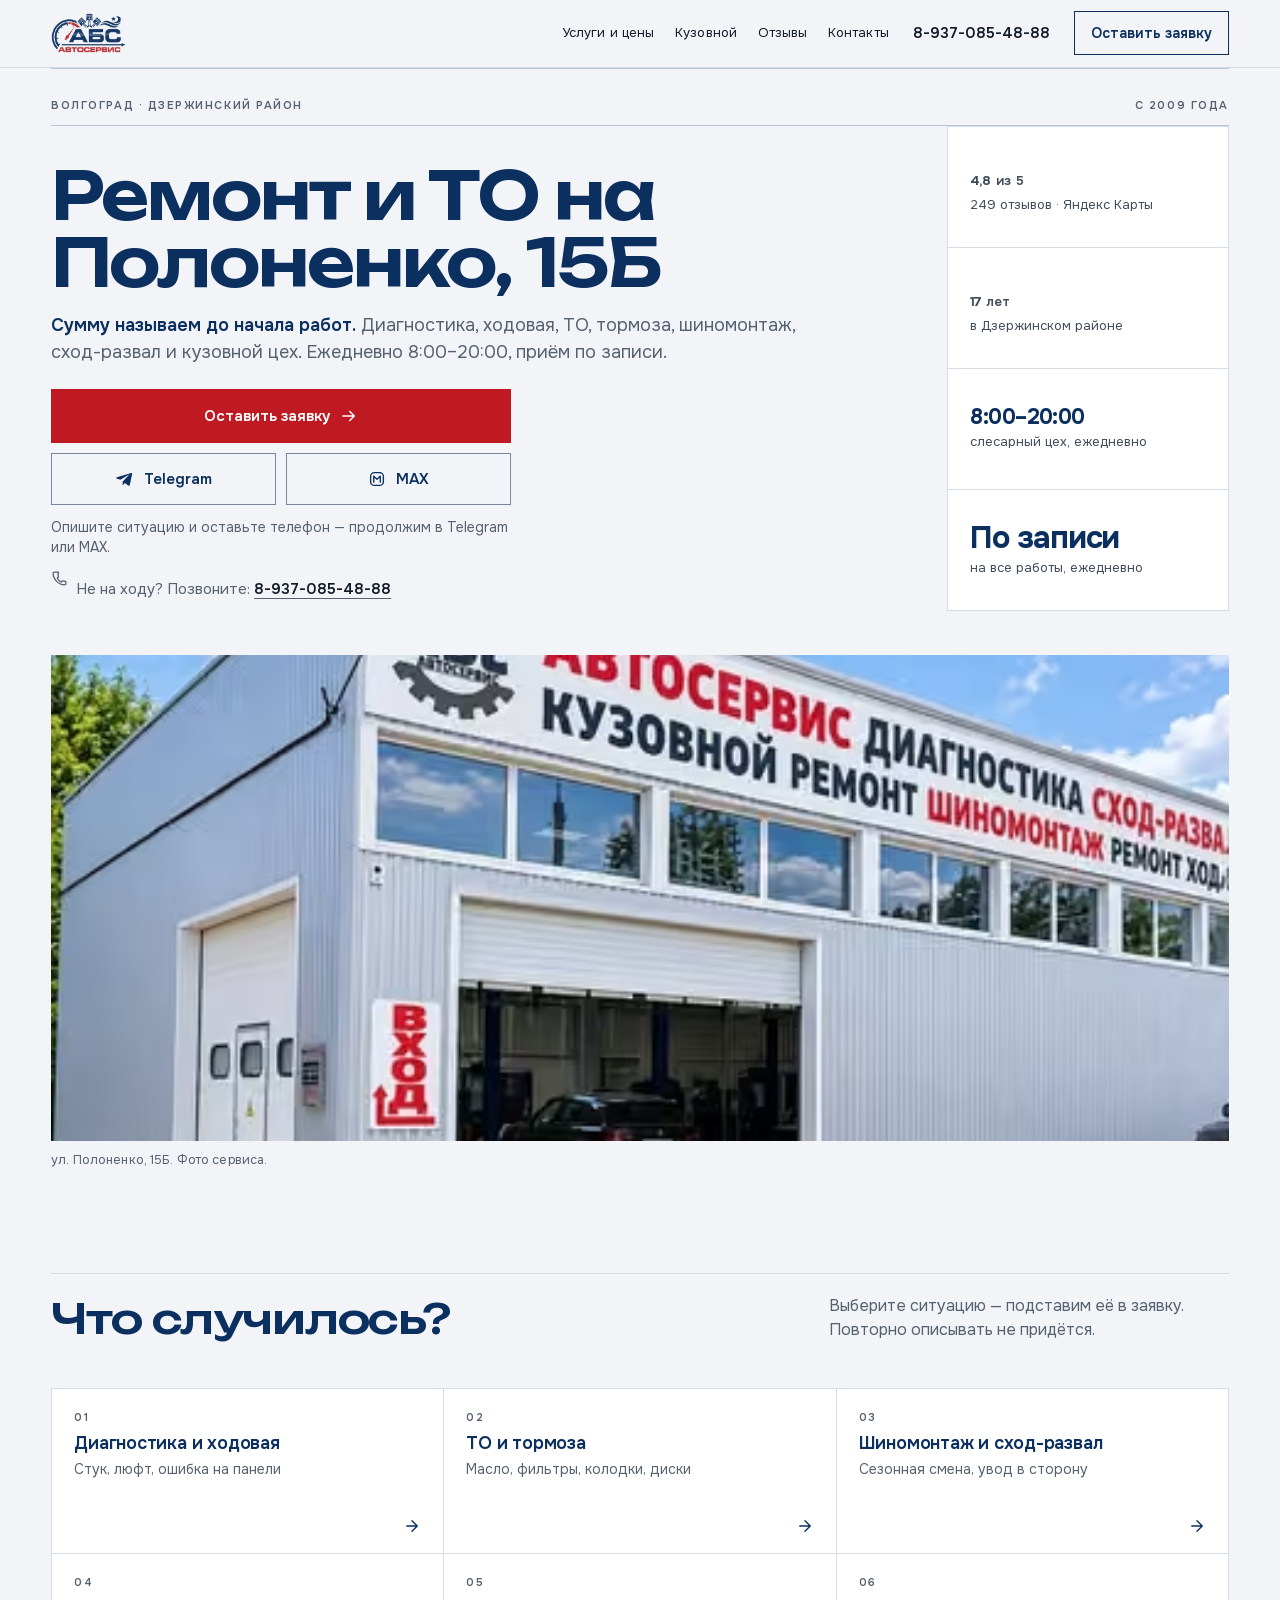
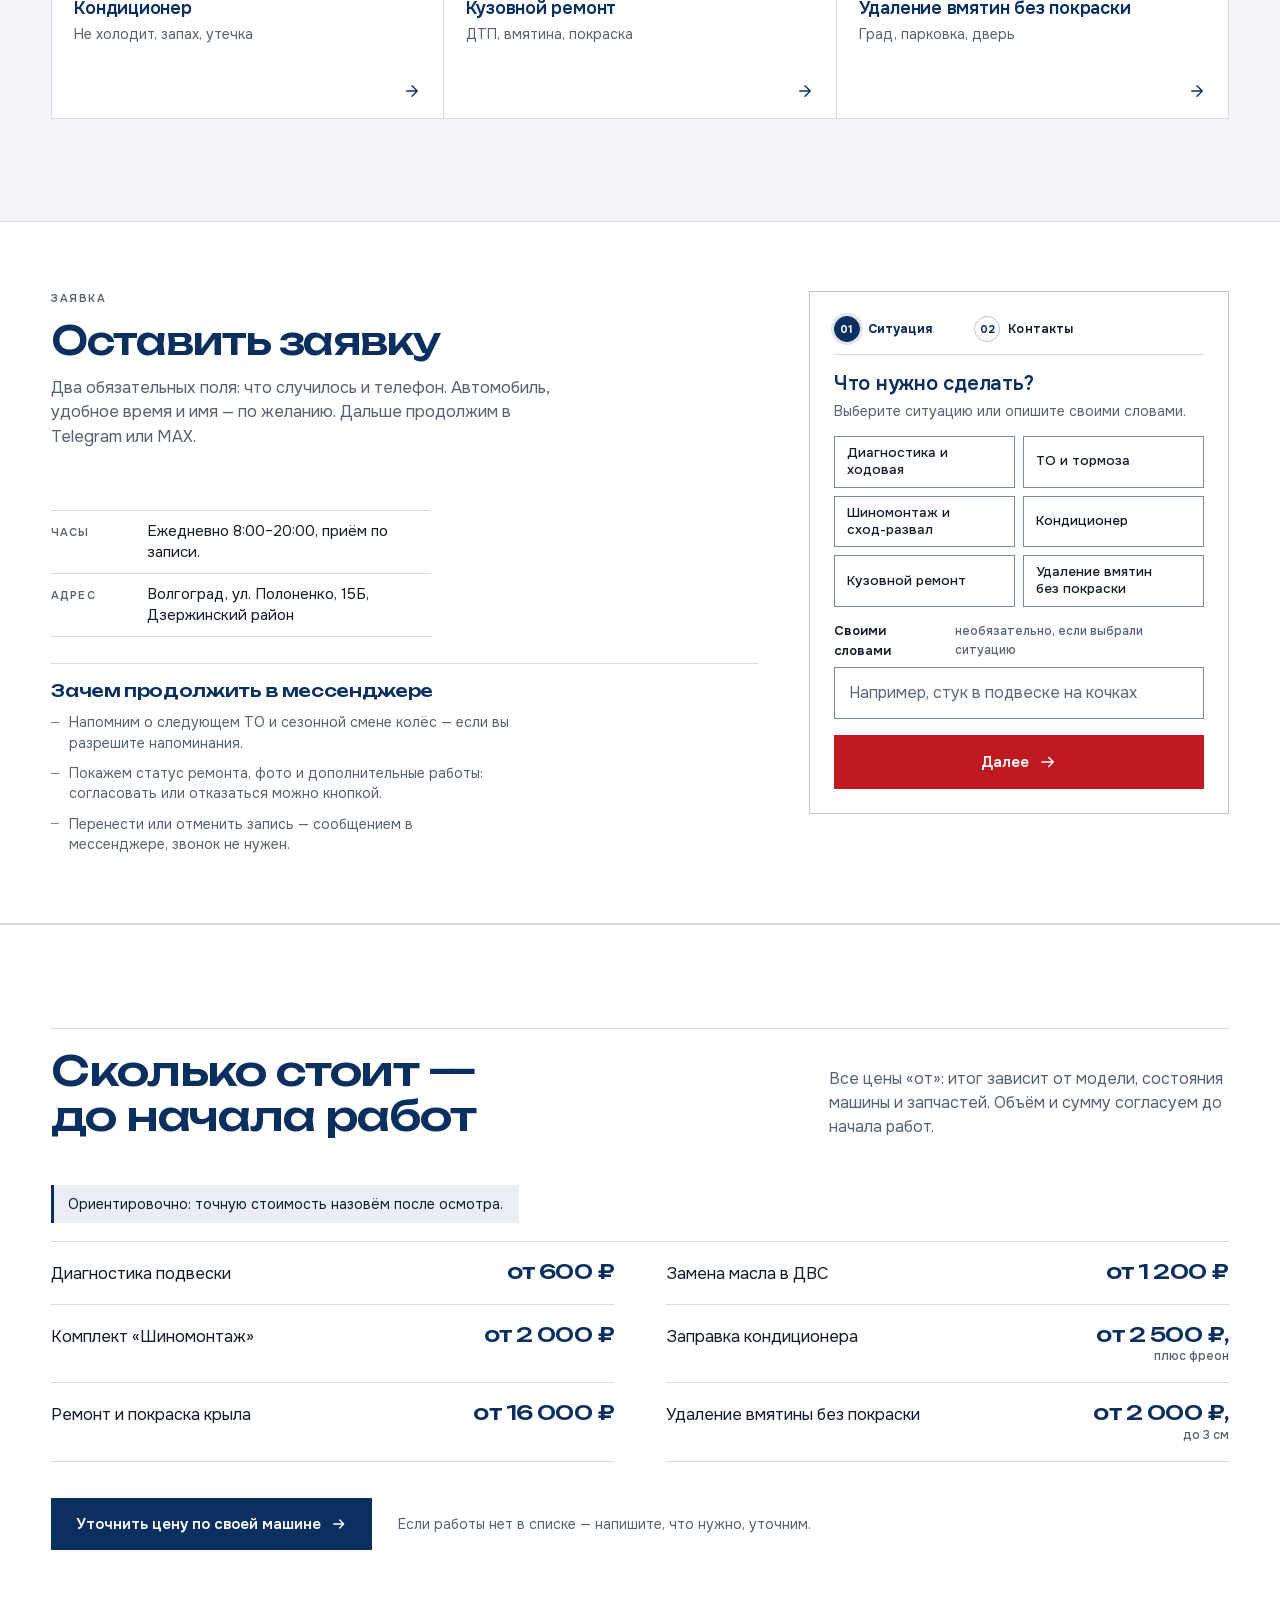
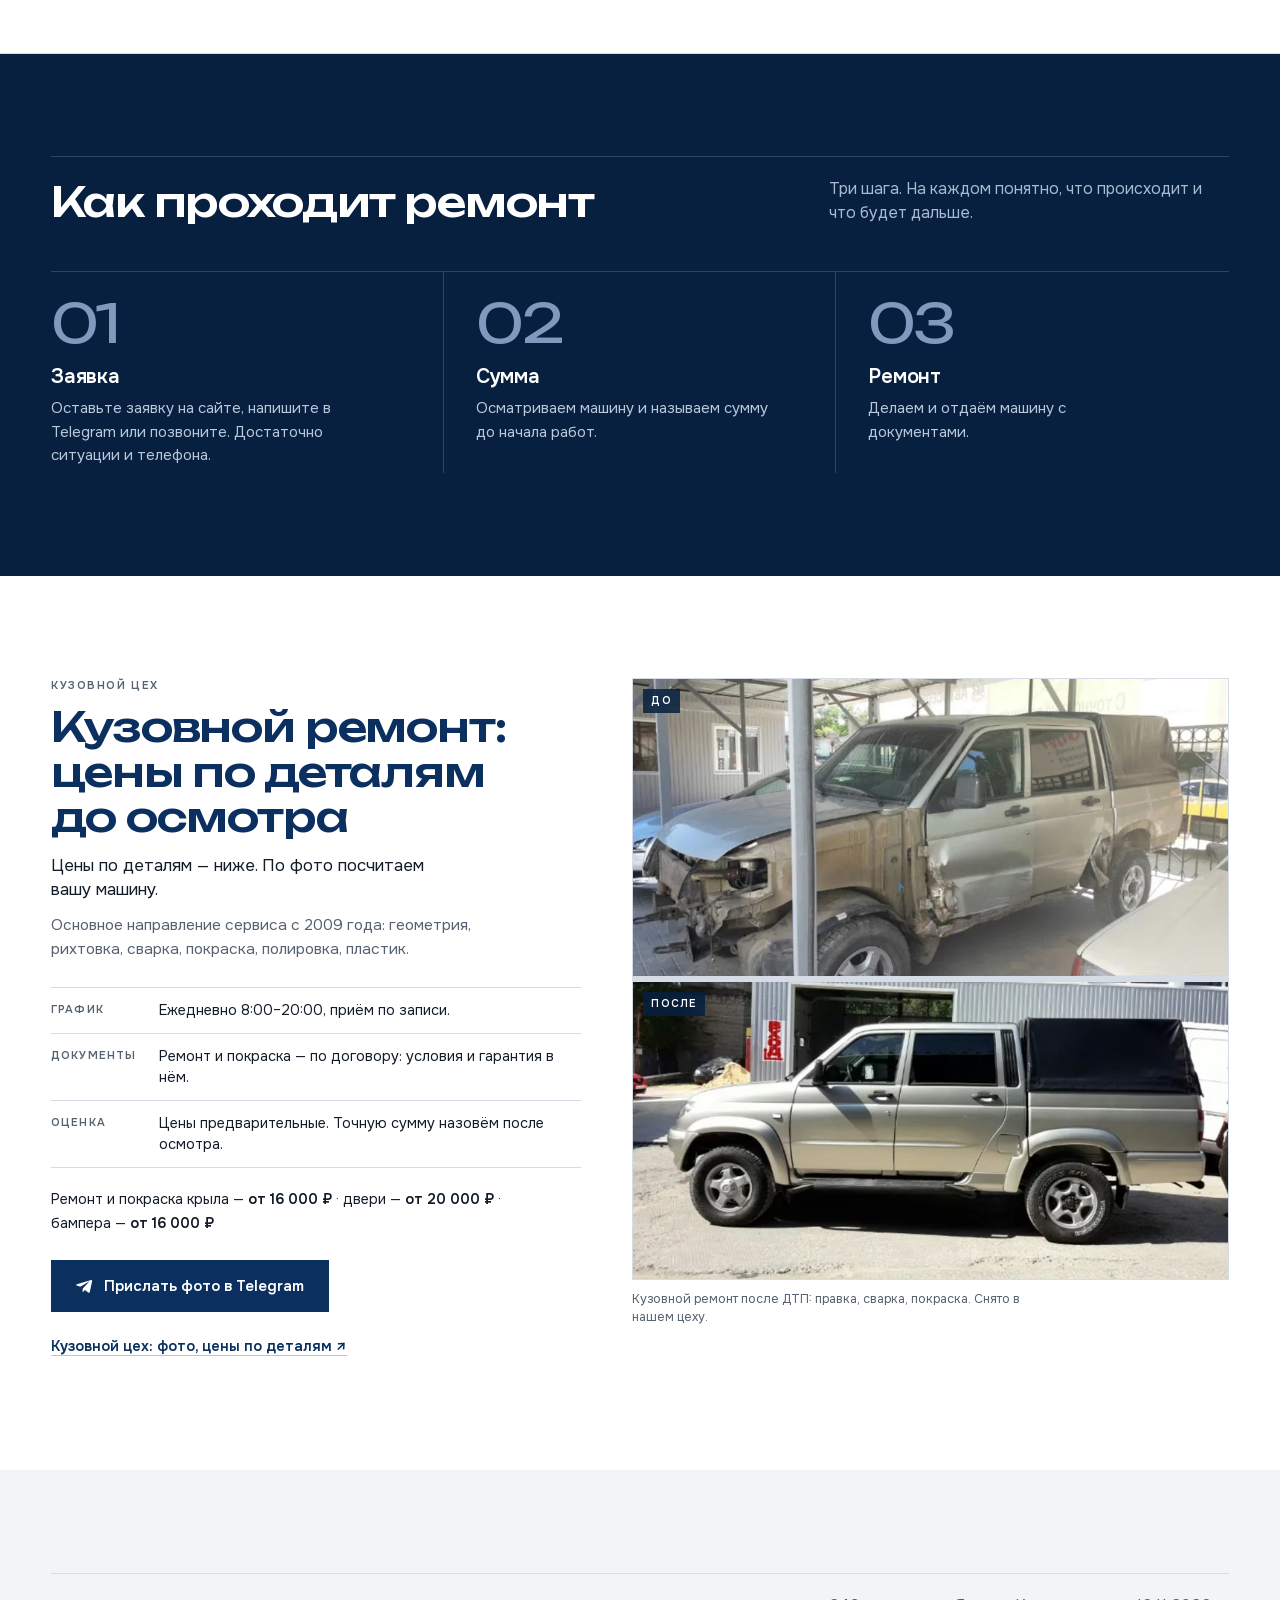
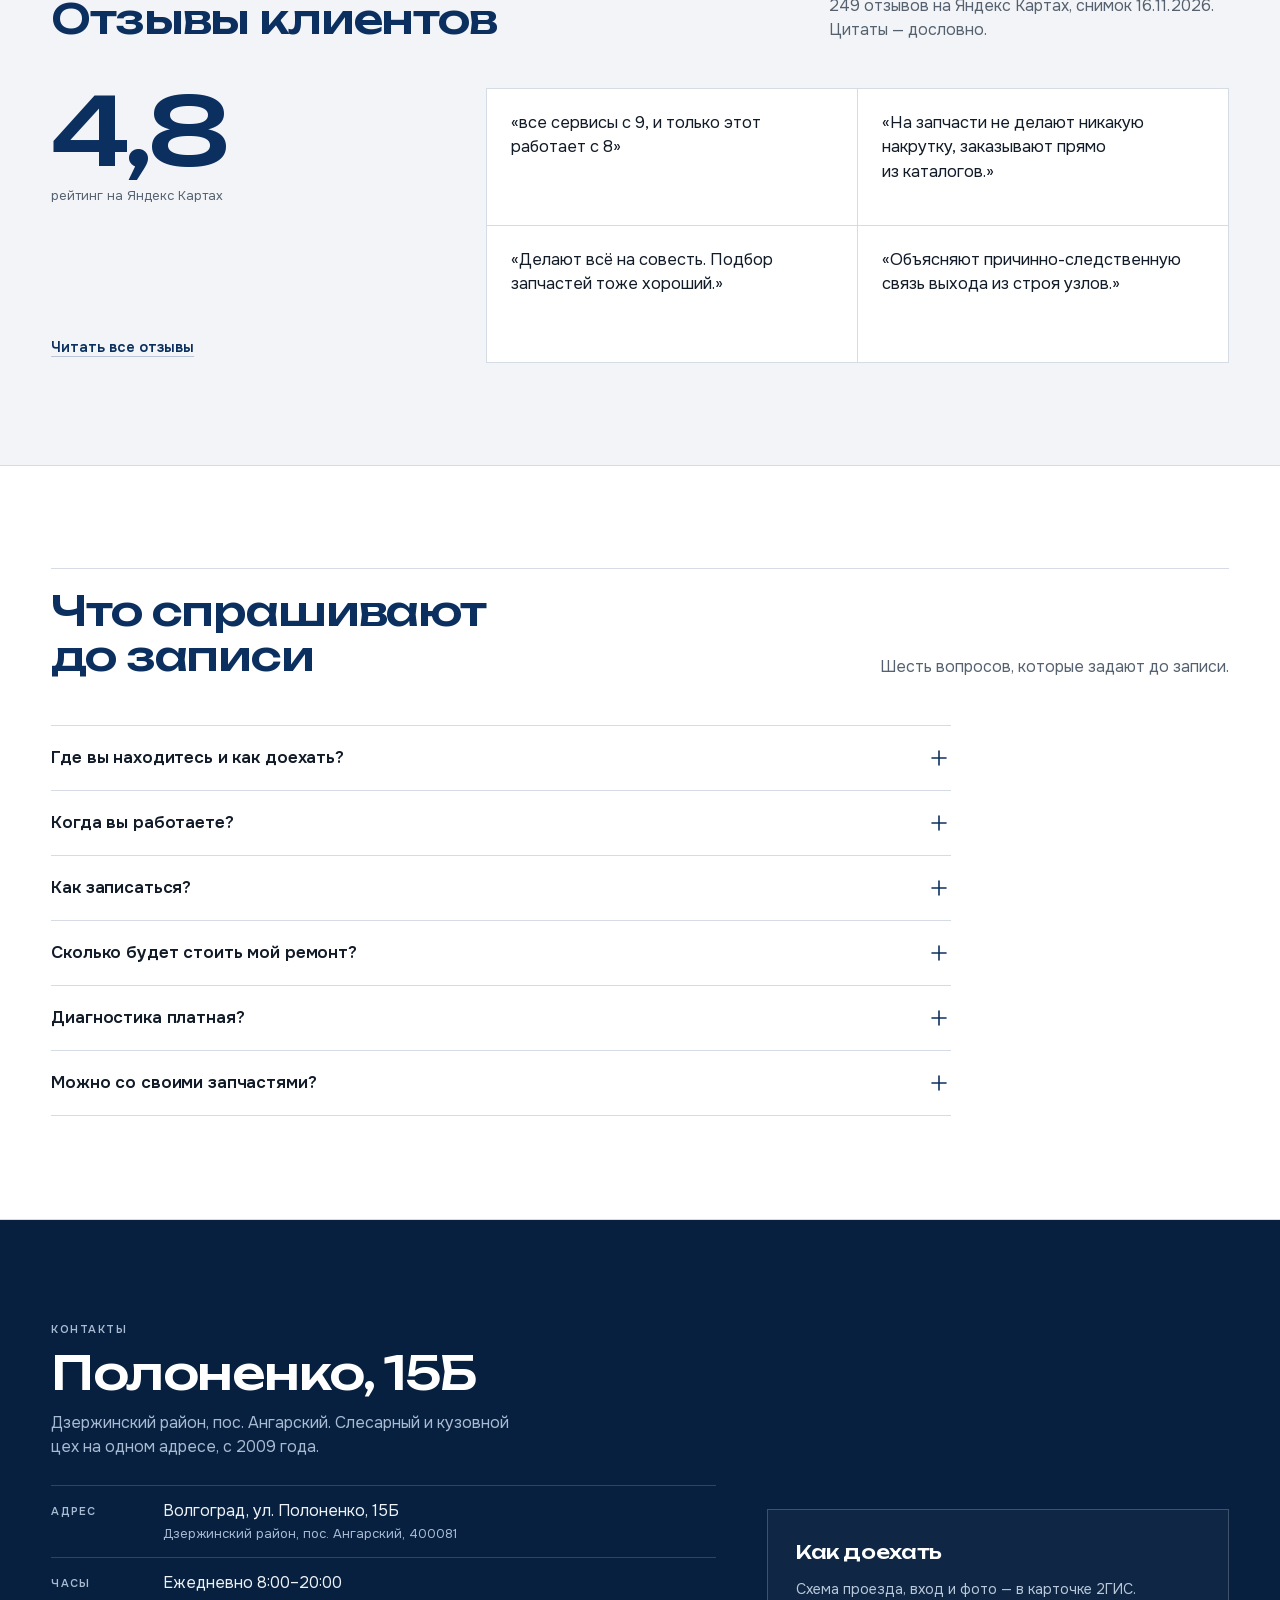
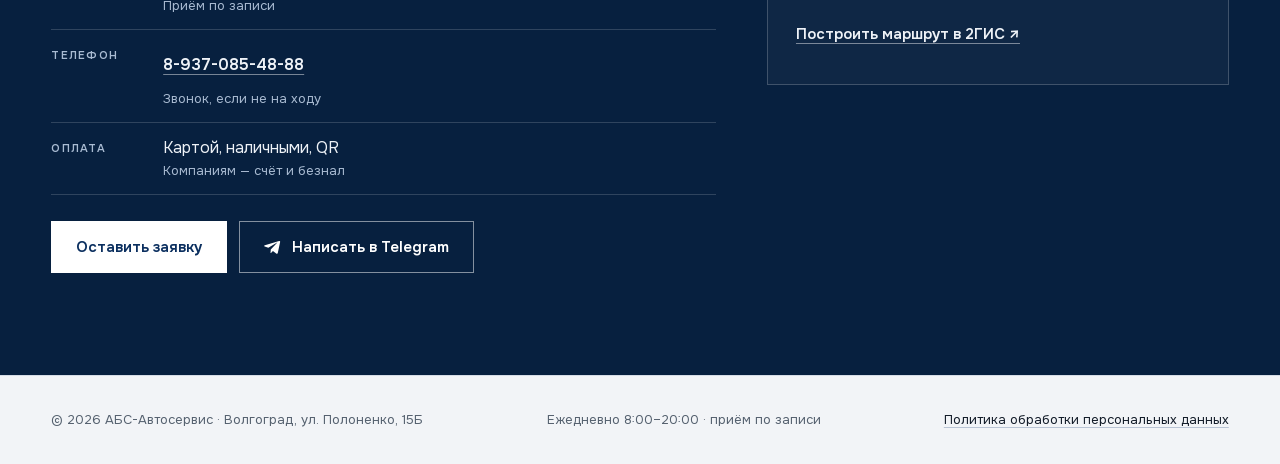
==== index.html @ 4a79ace2 "Главная v7.1: единый график и ответ бота вместо перезвона Владелец 24.11: график единый, как в карто" ====
<!doctype html>
<html lang="ru" data-site-version="v7">
<head>
<meta charset="utf-8">
<meta name="viewport" content="width=device-width, initial-scale=1">
<meta name="robots" content="noindex, nofollow">
<meta name="theme-color" content="#f2f4f7">
<title>Ремонт и ТО на Полоненко, 15Б — АБС-Автосервис, Волгоград</title>
<meta name="description" content="Ежедневно 8:00–20:00, приём по записи. Ходовая, ТО, тормоза, шиномонтаж, сход-развал HUNTER, кузовной цех. Заявка на сайте или в Telegram — сумму называем до работ.">
<link rel="icon" href="assets/favicon.svg" type="image/svg+xml">
<link rel="preload" href="assets/fonts/onest-site-var.woff2" as="font" type="font/woff2" crossorigin>
<link rel="preload" href="assets/fonts/unbounded-site-var.woff2" as="font" type="font/woff2" crossorigin>
<link rel="stylesheet" href="styles/v7.css?v=7">
</head>
<body>
<a class="skip" href="#main">Перейти к содержимому</a>

<header class="hd">
  <div class="shell hd__in">
    <a class="brand" href="./">
      <img src="assets/img/abs-logo-dark-240.webp" width="240" height="128" alt="АБС-Автосервис" decoding="async">
    </a>
    <nav class="nav" aria-label="Основная навигация">
      <a href="#prices">Услуги и цены</a>
      <a href="#kuzov">Кузовной</a>
      <a href="#reviews">Отзывы</a>
      <a href="#contacts">Контакты</a>
    </nav>
    <a class="hd__tel" href="tel:+79370854888" data-tel="header">8-937-085-48-88</a>
    <a class="btn btn--hd" href="#lead" data-form="header">Оставить заявку</a>
  </div>
</header>

<main id="main" tabindex="-1">

  <section class="hero" aria-labelledby="hero-title">
    <span class="hero__rule" aria-hidden="true"></span>
    <div class="shell hero__grid">
      <p class="hero__eyebrow">
        <span class="label">Волгоград · Дзержинский район</span>
        <span class="label">С 2009 года</span>
      </p>

      <h1 class="hero__title" id="hero-title">Ремонт и ТО на Полоненко, 15Б</h1>

      <p class="hero__lede"><strong>Сумму называем до начала работ.</strong> Диагностика, ходовая, ТО, тормоза, шиномонтаж, сход-развал и кузовной цех. Ежедневно 8:00–20:00, приём по записи.</p>

      <div class="hero__cta">
        <a class="btn btn--main" id="hero-cta" href="#lead" data-form="hero">
          <span>Оставить заявку</span>
          <svg class="i btn__arrow" viewBox="0 0 24 24" width="18" height="18" fill="none" stroke="currentColor" stroke-width="2" stroke-linecap="round" stroke-linejoin="round" aria-hidden="true"><path d="M4 12h15M13 6l6 6-6 6"/></svg>
        </a>
        <div class="hero__chan">
          <a class="btn btn--ghost" href="https://t.me/abs_auto34_bot?start=src_site_hero" data-tg="hero" target="_blank" rel="noopener">
            <svg class="i" viewBox="0 0 24 24" width="18" height="18" fill="currentColor" aria-hidden="true"><path d="M9.04 15.31 8.7 20.1c.48 0 .7-.2.95-.45l2.28-2.2 4.73 3.47c.87.48 1.49.23 1.72-.8l3.12-14.66c.29-1.29-.47-1.8-1.32-1.48L1.2 9.83c-1.27.5-1.26 1.2-.23 1.52l4.8 1.5L16.9 6.2c.52-.34 1-.16.6.18z"/></svg>
            <span>Telegram</span>
          </a>
          <button class="btn btn--ghost" type="button" id="hero-max" data-max-choice="1" aria-label="Оставить заявку и получить ответ в MAX">
            <svg class="i" viewBox="0 0 24 24" width="18" height="18" fill="none" stroke="currentColor" stroke-width="1.8" stroke-linecap="round" stroke-linejoin="round" aria-hidden="true"><rect x="3.5" y="3.5" width="17" height="17" rx="5"/><path d="M7.6 16.2V8.3l4.4 4 4.4-4v7.9"/></svg>
            <span>MAX</span>
          </button>
        </div>
        <p class="hero__note">Опишите ситуацию и оставьте телефон — продолжим в Telegram или MAX.</p>
      </div>

      <p class="hero__idle">
        <svg class="i" viewBox="0 0 24 24" width="17" height="17" fill="none" stroke="currentColor" stroke-width="1.8" stroke-linecap="round" stroke-linejoin="round" aria-hidden="true"><path d="M6.6 3h-2A1.6 1.6 0 0 0 3 4.7C3 13.2 10.8 21 19.3 21a1.6 1.6 0 0 0 1.7-1.6v-2a1.2 1.2 0 0 0-.9-1.2l-3.3-.8a1.2 1.2 0 0 0-1.2.4l-1.1 1.3a13 13 0 0 1-5.7-5.7l1.3-1.1a1.2 1.2 0 0 0 .4-1.2l-.8-3.3A1.2 1.2 0 0 0 8.5 3z"/></svg>
        <span>Не на ходу? Позвоните: <a href="tel:+79370854888" data-tel="hero-idle">8-937-085-48-88</a></span>
      </p>

      <figure class="hero__media">
        <picture>
          <source type="image/avif" srcset="assets/img/abs-facade-480.avif 480w, assets/img/abs-facade-768.avif 768w, assets/img/abs-facade-1200.avif 1200w, assets/img/abs-facade-1524.avif 1524w" sizes="(max-width: 900px) calc(100vw - 40px), 1216px">
          <img src="assets/img/abs-facade-1200.webp" srcset="assets/img/abs-facade-480.webp 480w, assets/img/abs-facade-768.webp 768w, assets/img/abs-facade-1200.webp 1200w, assets/img/abs-facade-1524.webp 1524w" sizes="(max-width: 900px) calc(100vw - 40px), 1216px" width="1524" height="1032" alt="Фасад АБС-Автосервиса на Полоненко, 15Б" fetchpriority="high" decoding="async">
        </picture>
        <figcaption>ул. Полоненко, 15Б. Фото сервиса.</figcaption>
      </figure>

      <section class="facts" aria-label="Коротко о сервисе">
        <div class="facts__in">
          <div class="fact fact--rating"><b><span class="fact__n">4,8</span><span class="fact__u">&nbsp;из 5</span></b><span>249 отзывов · Яндекс Карты</span></div>
          <div class="fact"><b><span class="fact__n">17</span><span class="fact__u">&nbsp;лет</span></b><span>в Дзержинском районе</span></div>
          <div class="fact fact--hours"><b>8:00–20:00</b><span>слесарный цех, ежедневно</span></div>
          <div class="fact"><b>По записи</b><span>на все работы, ежедневно</span></div>
        </div>
      </section>
    </div>
  </section>

  <section class="sec" id="situations" aria-labelledby="situations-title">
    <div class="shell">
      <header class="sec__head reveal">
        <h2 id="situations-title">Что случилось?</h2>
        <p class="sec__lead">Выберите ситуацию — подставим её в заявку. Повторно описывать не придётся.</p>
      </header>

      <div class="sits">
        <button class="sit reveal" type="button" style="--i:0" data-service="Диагностика и ходовая" data-service-code="diag_suspension">
          <span class="sit__n" aria-hidden="true">01</span>
          <span class="sit__h">Диагностика и ходовая</span>
          <span class="sit__p">Стук, люфт, ошибка на панели</span>
          <svg class="sit__a" viewBox="0 0 24 24" width="18" height="18" fill="none" stroke="currentColor" stroke-width="1.8" stroke-linecap="round" stroke-linejoin="round" aria-hidden="true"><path d="M5 12h13M12 5l7 7-7 7"/></svg>
        </button>
        <button class="sit reveal" type="button" style="--i:1" data-service="ТО и тормоза" data-service-code="to_engine_oil">
          <span class="sit__n" aria-hidden="true">02</span>
          <span class="sit__h">ТО и тормоза</span>
          <span class="sit__p">Масло, фильтры, колодки, диски</span>
          <svg class="sit__a" viewBox="0 0 24 24" width="18" height="18" fill="none" stroke="currentColor" stroke-width="1.8" stroke-linecap="round" stroke-linejoin="round" aria-hidden="true"><path d="M5 12h13M12 5l7 7-7 7"/></svg>
        </button>
        <button class="sit reveal" type="button" style="--i:2" data-service="Шиномонтаж и сход-развал" data-service-code="tire_set_complect">
          <span class="sit__n" aria-hidden="true">03</span>
          <span class="sit__h">Шиномонтаж и сход-развал</span>
          <span class="sit__p">Сезонная смена, увод в сторону</span>
          <svg class="sit__a" viewBox="0 0 24 24" width="18" height="18" fill="none" stroke="currentColor" stroke-width="1.8" stroke-linecap="round" stroke-linejoin="round" aria-hidden="true"><path d="M5 12h13M12 5l7 7-7 7"/></svg>
        </button>
        <button class="sit reveal" type="button" style="--i:0" data-service="Кондиционер" data-service-code="ac_refill">
          <span class="sit__n" aria-hidden="true">04</span>
          <span class="sit__h">Кондиционер</span>
          <span class="sit__p">Не холодит, запах, утечка</span>
          <svg class="sit__a" viewBox="0 0 24 24" width="18" height="18" fill="none" stroke="currentColor" stroke-width="1.8" stroke-linecap="round" stroke-linejoin="round" aria-hidden="true"><path d="M5 12h13M12 5l7 7-7 7"/></svg>
        </button>
        <button class="sit reveal" type="button" style="--i:1" data-service="Кузовной ремонт" data-service-code="body_wing_repair_paint">
          <span class="sit__n" aria-hidden="true">05</span>
          <span class="sit__h">Кузовной ремонт</span>
          <span class="sit__p">ДТП, вмятина, покраска</span>
          <svg class="sit__a" viewBox="0 0 24 24" width="18" height="18" fill="none" stroke="currentColor" stroke-width="1.8" stroke-linecap="round" stroke-linejoin="round" aria-hidden="true"><path d="M5 12h13M12 5l7 7-7 7"/></svg>
        </button>
        <button class="sit reveal" type="button" style="--i:2" data-service="Удаление вмятин без покраски" data-service-code="dent_removal_up_to_3cm">
          <span class="sit__n" aria-hidden="true">06</span>
          <span class="sit__h">Удаление вмятин без покраски</span>
          <span class="sit__p">Град, парковка, дверь</span>
          <svg class="sit__a" viewBox="0 0 24 24" width="18" height="18" fill="none" stroke="currentColor" stroke-width="1.8" stroke-linecap="round" stroke-linejoin="round" aria-hidden="true"><path d="M5 12h13M12 5l7 7-7 7"/></svg>
        </button>
      </div>
    </div>
  </section>

  <section class="leadsec" id="lead" aria-labelledby="lead-title">
    <div class="shell leadsec__grid">
      <div class="leadsec__head reveal">
        <p class="label">Заявка</p>
        <h2 id="lead-title">Оставить заявку</h2>
        <p class="leadsec__lede">Два обязательных поля: что случилось и телефон. Автомобиль, удобное время и имя — по желанию. Дальше продолжим в Telegram или MAX.</p>
      </div>

      <div class="lead reveal" id="lead-card" data-mode="transfer" style="--i:1">
        <form id="lead-form" novalidate data-consent-version="site-consent-v2">
          <div class="lead__top">
            <ol class="lead__steps">
              <li data-step-indicator="1" aria-current="step"><b>01</b> Ситуация</li>
              <li data-step-indicator="2"><b>02</b> Контакты</li>
            </ol>
          </div>

          <fieldset class="lead__pane" data-step="1">
            <legend>Что нужно сделать?</legend>
            <p class="lead__hint" id="step1-hint">Выберите ситуацию или опишите своими словами.</p>
            <div class="lead__chips" role="group" aria-labelledby="step1-hint">
              <button class="chip" type="button" aria-pressed="false" data-service="Диагностика и ходовая" data-service-code="diag_suspension">
                <span class="chip__t">Диагностика и ходовая</span>
                <svg class="chip__ok" viewBox="0 0 24 24" width="16" height="16" fill="none" stroke="currentColor" stroke-width="2.2" stroke-linecap="round" stroke-linejoin="round" aria-hidden="true"><path d="M4 12.5 9.5 18 20 6.5"/></svg>
              </button>
              <button class="chip" type="button" aria-pressed="false" data-service="ТО и тормоза" data-service-code="to_engine_oil">
                <span class="chip__t">ТО и тормоза</span>
                <svg class="chip__ok" viewBox="0 0 24 24" width="16" height="16" fill="none" stroke="currentColor" stroke-width="2.2" stroke-linecap="round" stroke-linejoin="round" aria-hidden="true"><path d="M4 12.5 9.5 18 20 6.5"/></svg>
              </button>
              <button class="chip" type="button" aria-pressed="false" data-service="Шиномонтаж и сход-развал" data-service-code="tire_set_complect">
                <span class="chip__t">Шиномонтаж и сход-развал</span>
                <svg class="chip__ok" viewBox="0 0 24 24" width="16" height="16" fill="none" stroke="currentColor" stroke-width="2.2" stroke-linecap="round" stroke-linejoin="round" aria-hidden="true"><path d="M4 12.5 9.5 18 20 6.5"/></svg>
              </button>
              <button class="chip" type="button" aria-pressed="false" data-service="Кондиционер" data-service-code="ac_refill">
                <span class="chip__t">Кондиционер</span>
                <svg class="chip__ok" viewBox="0 0 24 24" width="16" height="16" fill="none" stroke="currentColor" stroke-width="2.2" stroke-linecap="round" stroke-linejoin="round" aria-hidden="true"><path d="M4 12.5 9.5 18 20 6.5"/></svg>
              </button>
              <button class="chip" type="button" aria-pressed="false" data-service="Кузовной ремонт" data-service-code="body_wing_repair_paint">
                <span class="chip__t">Кузовной ремонт</span>
                <svg class="chip__ok" viewBox="0 0 24 24" width="16" height="16" fill="none" stroke="currentColor" stroke-width="2.2" stroke-linecap="round" stroke-linejoin="round" aria-hidden="true"><path d="M4 12.5 9.5 18 20 6.5"/></svg>
              </button>
              <button class="chip" type="button" aria-pressed="false" data-service="Удаление вмятин без покраски" data-service-code="dent_removal_up_to_3cm">
                <span class="chip__t">Удаление вмятин без покраски</span>
                <svg class="chip__ok" viewBox="0 0 24 24" width="16" height="16" fill="none" stroke="currentColor" stroke-width="2.2" stroke-linecap="round" stroke-linejoin="round" aria-hidden="true"><path d="M4 12.5 9.5 18 20 6.5"/></svg>
              </button>
            </div>

            <div class="field">
              <label class="field__label" for="lead-service">Своими словами <span>необязательно, если выбрали ситуацию</span></label>
              <input id="lead-service" name="service" type="text" maxlength="120" autocomplete="off" placeholder="Например, стук в подвеске на кочках" aria-describedby="lead-service-error">
              <span class="field__err" id="lead-service-error" hidden></span>
            </div>

            <div class="lead__acts">
              <button class="btn btn--main" type="button" id="lead-next">
                <span>Далее</span>
                <svg class="i btn__arrow" viewBox="0 0 24 24" width="18" height="18" fill="none" stroke="currentColor" stroke-width="2" stroke-linecap="round" stroke-linejoin="round" aria-hidden="true"><path d="M4 12h15M13 6l6 6-6 6"/></svg>
              </button>
            </div>
          </fieldset>

          <fieldset class="lead__pane" data-step="2" hidden>
            <legend>Как с вами связаться</legend>
            <p class="lead__hint">Телефон нужен, чтобы подтвердить заявку и согласовать время.</p>

            <p class="lead__picked" id="lead-picked" hidden>Выбрано: <b id="lead-picked-name"></b><button type="button" id="lead-edit">Изменить</button></p>

            <div class="field">
              <label class="field__label" for="lead-phone">Телефон <span>обязательно</span></label>
              <input id="lead-phone" name="phone" type="tel" inputmode="tel" autocomplete="tel" placeholder="+7 900 000-00-00" aria-describedby="lead-phone-error">
              <span class="field__err" id="lead-phone-error" hidden></span>
            </div>
            <p class="lead__chan" id="lead-chan" hidden>Ответим&nbsp;в&nbsp;<b>MAX</b> — по телефону, который вы оставите.</p>

            <details class="lead__more">
              <summary>Добавить автомобиль, удобное время и имя</summary>
              <div class="field__pair">
                <div class="field">
                  <label class="field__label" for="lead-car">Автомобиль</label>
                  <input id="lead-car" name="car" type="text" maxlength="120" autocomplete="off" placeholder="Марка, модель, год">
                </div>
                <div class="field">
                  <label class="field__label" for="lead-time">Когда удобно</label>
                  <input id="lead-time" name="wish_time" type="text" maxlength="80" autocomplete="off" placeholder="Завтра после 17:00">
                </div>
                <div class="field">
                  <label class="field__label" for="lead-name">Имя</label>
                  <input id="lead-name" name="name" type="text" maxlength="80" autocomplete="name" placeholder="Как к вам обращаться">
                </div>
              </div>
            </details>

            <label class="check" for="lead-consent">
              <input id="lead-consent" name="consent" type="checkbox" aria-describedby="lead-consent-error">
              <span>Согласен на обработку персональных данных</span>
            </label>
            <span class="check__err" id="lead-consent-error" hidden></span>
            <p class="lead__alt"><a href="privacy/" target="_blank" rel="noopener">Политика обработки персональных данных</a></p>

            <div class="lead__acts">
              <button class="btn btn--back" type="button" id="lead-back" aria-label="Назад">
                <svg viewBox="0 0 24 24" width="20" height="20" fill="none" stroke="currentColor" stroke-width="2" stroke-linecap="round" stroke-linejoin="round" aria-hidden="true"><path d="M20 12H5M11 6l-6 6 6 6"/></svg>
                <span>Назад</span>
              </button>
              <button class="btn btn--main" type="submit" id="lead-send">
                <span data-send-api hidden>Отправить заявку</span>
                <span data-send-transfer>Собрать текст заявки</span>
              </button>
            </div>

            <p class="lead__alt">Неудобно писать? Позвоните: <a href="tel:+79370854888" data-tel="form">8-937-085-48-88</a>.</p>
            
            <p class="lead__status" id="lead-status" role="status" aria-live="polite"></p>
          </fieldset>

          <div class="hp">
            <input id="lead-website" name="website" type="text" tabindex="-1" autocomplete="off" aria-hidden="true">
          </div>
        </form>

        <div class="lead__done" id="lead-done" hidden tabindex="-1">
          <div id="lead-done-api" hidden>
            <p class="lead__check" id="lead-check">
              <svg viewBox="0 0 24 24" fill="none" stroke="currentColor" stroke-width="1.8" stroke-linecap="round" stroke-linejoin="round" aria-hidden="true"><path d="M4 12.5 9.5 18 20 6.5"/></svg>
            </p>
            <h3 id="lead-done-title">Заявка принята</h3>
            <p class="lead__no" id="lead-no" hidden></p>
            <p id="lead-done-message"></p>
            <p class="lead__chan" id="lead-chan-done" hidden>Вы попросили ответить в&nbsp;<b>MAX</b> — менеджер напишет туда.</p>
            <div class="lead__acts" id="lead-messengers" hidden></div>
            <p class="lead__note">Услуга и автомобиль уже в заявке — заново рассказывать не придётся.</p>
            <p class="lead__note">Заявка — ещё не запись: время подтвердим в Telegram.</p>
          </div>

          <div id="lead-done-transfer" hidden>
            <h3>Заявка собрана, но ещё не отправлена</h3>
            <p id="lead-transfer-lead">Скопируйте текст и отправьте его в наш Telegram — или позвоните.</p>
            <textarea class="lead__text" id="lead-text" rows="7" readonly aria-label="Текст заявки"></textarea>
            <div class="lead__acts">
              <button class="btn btn--main" type="button" id="lead-copy"><span>Скопировать текст заявки</span></button>
              <a class="btn btn--navy" href="https://t.me/abs_auto34_bot?start=src_site_form" data-tg="form-transfer" target="_blank" rel="noopener">Открыть Telegram</a>
              <span id="lead-max-slot"></span>
            </div>
            <p class="lead__note" id="lead-copy-note">Вставьте скопированный текст в сообщение и отправьте.</p>
          </div>

          <div class="lead__foot">
            <a href="tel:+79370854888" data-tel="success">Позвонить</a>
            <button type="button" id="lead-again">Оставить ещё одну заявку</button>
          </div>
        </div>
      </div>

      <div class="leadsec__aside reveal" style="--i:2">
        <ul class="leadsec__list">
          <li><b>Часы</b><span>Ежедневно 8:00–20:00, приём по записи.</span></li>
          <li><b>Адрес</b><span>Волгоград, ул. Полоненко, 15Б, Дзержинский район</span></li>
        </ul>

        <div class="motiv">
          <h3>Зачем продолжить в мессенджере</h3>
          <ul>
            <li data-motiv-api hidden>Согласуем время и ответим по цене в переписке: услуга и автомобиль уже в заявке, повторять не придётся.</li>
            <li>Напомним о следующем ТО и сезонной смене колёс — если вы разрешите напоминания.</li>
            <li>Покажем статус ремонта, фото и дополнительные работы: согласовать или отказаться можно кнопкой.</li>
            <li>Перенести или отменить запись — сообщением в мессенджере, звонок не нужен.</li>
          </ul>
        </div>
      </div>
    </div>
  </section>

  <section class="sec sec--paper" id="prices" aria-labelledby="prices-title">
    <div class="shell">
      <header class="sec__head reveal">
        <h2 id="prices-title">Сколько стоит — до начала работ</h2>
        <p class="sec__lead">Все цены «от»: итог зависит от модели, состояния машины и запчастей. Объём и сумму согласуем до начала работ.</p>
      </header>

      <p class="plate reveal">Ориентировочно: точную стоимость назовём после осмотра.</p>

      <ul class="prices reveal">
        <li class="price"><span class="price__name">Диагностика подвески</span><span class="price__val">от&nbsp;600&nbsp;₽</span></li>
        <li class="price"><span class="price__name">Замена масла в ДВС</span><span class="price__val">от&nbsp;1&nbsp;200&nbsp;₽</span></li>
        <li class="price"><span class="price__name">Комплект «Шиномонтаж»</span><span class="price__val">от&nbsp;2&nbsp;000&nbsp;₽</span></li>
        <li class="price"><span class="price__name">Заправка кондиционера</span><span class="price__val"><span class="nw">от&nbsp;2&nbsp;500&nbsp;₽,</span><span class="price__add"> плюс фреон</span></span></li>
        <li class="price"><span class="price__name">Ремонт и покраска крыла</span><span class="price__val">от&nbsp;16&nbsp;000&nbsp;₽</span></li>
        <li class="price"><span class="price__name">Удаление вмятины без покраски</span><span class="price__val"><span class="nw">от&nbsp;2&nbsp;000&nbsp;₽,</span><span class="price__add"> до 3 см</span></span></li>
      </ul>

      <div class="prices__cta reveal">
        <a class="btn btn--navy" href="#lead" data-form="prices" data-lead-focus="service">
          <span>Уточнить цену по своей машине</span>
          <svg class="i btn__arrow" viewBox="0 0 24 24" width="16" height="16" fill="none" stroke="currentColor" stroke-width="2" stroke-linecap="round" stroke-linejoin="round" aria-hidden="true"><path d="M4 12h15M13 6l6 6-6 6"/></svg>
        </a>
        <p class="prices__note">Если работы нет в списке — напишите, что нужно, уточним.</p>
      </div>
    </div>
  </section>

  <section class="sec sec--deep" id="process" aria-labelledby="process-title">
    <div class="shell">
      <header class="sec__head reveal">
        <h2 id="process-title">Как проходит ремонт</h2>
        <p class="sec__lead">Три шага. На каждом понятно, что происходит и что будет дальше.</p>
      </header>

      <ol class="steps">
        <li class="step reveal" style="--i:0"><span class="step__n" aria-hidden="true">01</span><h3>Заявка</h3><p>Оставьте заявку на сайте, напишите в Telegram или позвоните. Достаточно ситуации и телефона.</p></li>
        <li class="step reveal" style="--i:1"><span class="step__n" aria-hidden="true">02</span><h3>Сумма</h3><p>Осматриваем машину и называем сумму до начала работ.</p></li>
        <li class="step reveal" style="--i:2"><span class="step__n" aria-hidden="true">03</span><h3>Ремонт</h3><p>Делаем и отдаём машину с документами.</p></li>
      </ol>
    </div>
  </section>

  <section class="sec kz" id="kuzov" aria-labelledby="kuzov-title">
    <div class="shell kz__grid">
      <div class="kz__copy reveal">
        <p class="label">Кузовной цех</p>
        <h2 id="kuzov-title">Кузовной ремонт: цены по деталям до осмотра</h2>
        <p class="kz__lead">Цены по деталям — ниже. По фото посчитаем вашу машину.</p>
        <p class="kz__desc">Основное направление сервиса с 2009 года: геометрия, рихтовка, сварка, покраска, полировка, пластик.</p>

        <ul class="kz__facts">
          <li><b>График</b><span>Ежедневно 8:00–20:00, приём по записи.</span></li>
          <li><b>Документы</b><span>Ремонт и покраска — по договору: условия и гарантия в нём.</span></li>
          <li><b>Оценка</b><span>Цены предварительные. Точную сумму назовём после осмотра.</span></li>
        </ul>

        <p class="kz__price">Ремонт и покраска крыла —&nbsp;<b class="nw">от&nbsp;16&nbsp;000&nbsp;₽</b> · двери —&nbsp;<b class="nw">от&nbsp;20&nbsp;000&nbsp;₽</b> · бампера —&nbsp;<b class="nw">от&nbsp;16&nbsp;000&nbsp;₽</b></p>

        <div class="kz__acts">
          <a class="btn btn--navy" href="https://t.me/abs_auto34_bot?start=src_site_kuzov" data-tg="kuzov-photo" target="_blank" rel="noopener">
            <svg class="i" viewBox="0 0 24 24" width="18" height="18" fill="currentColor" aria-hidden="true"><path d="M9.04 15.31 8.7 20.1c.48 0 .7-.2.95-.45l2.28-2.2 4.73 3.47c.87.48 1.49.23 1.72-.8l3.12-14.66c.29-1.29-.47-1.8-1.32-1.48L1.2 9.83c-1.27.5-1.26 1.2-.23 1.52l4.8 1.5L16.9 6.2c.52-.34 1-.16.6.18z"/></svg>
            <span>Прислать фото в Telegram</span>
          </a>
          <a class="kz__more" href="kuzov/">Кузовной цех: фото, цены по деталям ↗</a>
        </div>
      </div>

      <figure class="kz__media reveal" style="--i:1">
        <div class="kz__pair">
          <figure>
            <img src="assets/img/kuzov-1-before-800.webp" width="800" height="400" alt="УАЗ после ДТП: смято переднее крыло, дверь и капот" loading="eager" decoding="async">
            <span>До</span>
          </figure>
          <figure>
            <img src="assets/img/kuzov-1-after-800.webp" width="800" height="400" alt="Тот же УАЗ после правки, сварки и покраски" loading="eager" decoding="async">
            <span>После</span>
          </figure>
        </div>
        <figcaption>Кузовной ремонт после ДТП: правка, сварка, покраска. Снято в нашем цеху.</figcaption>
      </figure>
    </div>
  </section>

  <section class="sec" id="reviews" aria-labelledby="reviews-title">
    <div class="shell">
      <header class="sec__head reveal">
        <h2 id="reviews-title">Отзывы клиентов</h2>
        <p class="sec__lead">249 отзывов на Яндекс Картах, снимок&nbsp;16.11.2026. Цитаты — дословно.</p>
      </header>

      <div class="rev">
        <div class="rev__score reveal">
          <p class="rev__num">4,8</p>
          <p class="rev__cap">рейтинг на Яндекс Картах</p>
          <a class="rev__all" href="https://yandex.ru/maps/org/abs_avtoservis/1309863484/reviews/" target="_blank" rel="noopener">Читать все отзывы</a>
        </div>
        <div class="quotes reveal" style="--i:1">
          <blockquote class="quote"><p>«все сервисы с 9, и только этот работает с 8»</p></blockquote>
          <blockquote class="quote"><p>«На запчасти не делают никакую накрутку, заказывают прямо из каталогов.»</p></blockquote>
          <blockquote class="quote"><p>«Делают всё на совесть. Подбор запчастей тоже хороший.»</p></blockquote>
          <blockquote class="quote"><p>«Объясняют причинно-следственную связь выхода из строя узлов.»</p></blockquote>
        </div>
      </div>
    </div>
  </section>

  <section class="sec sec--paper" id="faq" aria-labelledby="faq-title">
    <div class="shell">
      <header class="sec__head reveal">
        <h2 id="faq-title">Что спрашивают до записи</h2>
        <p class="sec__lead">Шесть вопросов, которые задают до записи.</p>
      </header>

      <div class="faq reveal">
        <details>
          <summary><span>Где вы находитесь и как доехать?</span><svg class="faq__mark" viewBox="0 0 24 24" width="22" height="22" fill="none" stroke="currentColor" stroke-width="1.6" stroke-linecap="round" aria-hidden="true"><path d="M12 5v14M5 12h14"/></svg></summary>
          <p>Волгоград, Дзержинский район, ул. Полоненко, 15Б, пос. Ангарский. Ориентир — ул. Раздольная; маршрут есть в 2ГИС и Яндекс Картах.</p>
        </details>
        <details>
          <summary><span>Когда вы работаете?</span><svg class="faq__mark" viewBox="0 0 24 24" width="22" height="22" fill="none" stroke="currentColor" stroke-width="1.6" stroke-linecap="round" aria-hidden="true"><path d="M12 5v14M5 12h14"/></svg></summary>
          <p>Ежедневно 8:00–20:00, приём по записи. Кузовной и слесарный — в одном графике.</p>
        </details>
        <details>
          <summary><span>Как записаться?</span><svg class="faq__mark" viewBox="0 0 24 24" width="22" height="22" fill="none" stroke="currentColor" stroke-width="1.6" stroke-linecap="round" aria-hidden="true"><path d="M12 5v14M5 12h14"/></svg></summary>
          <p>Оставьте заявку на этой странице: ситуация и телефон, остальное по желанию. Можно сразу написать в Telegram или позвонить. Время согласуем после заявки.</p>
        </details>
        <details>
          <summary><span>Сколько будет стоить мой ремонт?</span><svg class="faq__mark" viewBox="0 0 24 24" width="22" height="22" fill="none" stroke="currentColor" stroke-width="1.6" stroke-linecap="round" aria-hidden="true"><path d="M12 5v14M5 12h14"/></svg></summary>
          <p>Ориентиры — в прайсе выше, все цены «от». Точную сумму назовём после осмотра, до начала работ.</p>
        </details>
        <details>
          <summary><span>Диагностика платная?</span><svg class="faq__mark" viewBox="0 0 24 24" width="22" height="22" fill="none" stroke="currentColor" stroke-width="1.6" stroke-linecap="round" aria-hidden="true"><path d="M12 5v14M5 12h14"/></svg></summary>
          <p>Да, по прайсу. Скажите, что беспокоит, — назовём цену проверки.</p>
        </details>
        <details>
          <summary><span>Можно со своими запчастями?</span><svg class="faq__mark" viewBox="0 0 24 24" width="22" height="22" fill="none" stroke="currentColor" stroke-width="1.6" stroke-linecap="round" aria-hidden="true"><path d="M12 5v14M5 12h14"/></svg></summary>
          <p>Да. Гарантия в этом случае только на работу.</p>
        </details>
      </div>
    </div>
  </section>

  <section class="sec sec--deep ct" id="contacts" aria-labelledby="contacts-title">
    <div class="shell ct__grid">
      <div class="ct__copy reveal">
        <p class="label">Контакты</p>
        <h2 id="contacts-title">Полоненко, 15Б</h2>
        <p class="ct__lead">Дзержинский район, пос. Ангарский. Слесарный и кузовной цех на одном адресе, с 2009 года.</p>

        <dl class="ct__list">
          <div><dt>Адрес</dt><dd>Волгоград, ул. Полоненко, 15Б<span>Дзержинский район, пос. Ангарский, 400081</span></dd></div>
          <div><dt>Часы</dt><dd>Ежедневно 8:00–20:00<span>Приём по записи</span></dd></div>
          <div><dt>Телефон</dt><dd><a href="tel:+79370854888" data-tel="contacts">8-937-085-48-88</a><span>Звонок, если не на ходу</span></dd></div>
          <div><dt>Оплата</dt><dd>Картой, наличными, QR<span>Компаниям — счёт и безнал</span></dd></div>
        </dl>

        <div class="ct__acts">
          <a class="btn btn--light" href="#lead" data-form="contacts">Оставить заявку</a>
          <a class="btn btn--light-ghost" href="https://t.me/abs_auto34_bot?start=src_site_contacts" data-tg="contacts" target="_blank" rel="noopener">
            <svg class="i" viewBox="0 0 24 24" width="18" height="18" fill="currentColor" aria-hidden="true"><path d="M9.04 15.31 8.7 20.1c.48 0 .7-.2.95-.45l2.28-2.2 4.73 3.47c.87.48 1.49.23 1.72-.8l3.12-14.66c.29-1.29-.47-1.8-1.32-1.48L1.2 9.83c-1.27.5-1.26 1.2-.23 1.52l4.8 1.5L16.9 6.2c.52-.34 1-.16.6.18z"/></svg>
            <span>Написать в Telegram</span>
          </a>
        </div>
      </div>

      <aside class="route reveal" style="--i:1">
        <b>Как доехать</b>
        <p>Схема проезда, вход и фото — в карточке 2ГИС.</p>
        <a href="https://2gis.ru/volgograd/firm/70000001019159391" target="_blank" rel="noopener">Построить маршрут в 2ГИС ↗</a>
      </aside>
    </div>
  </section>
</main>

<footer class="ft">
  <div class="shell ft__in">
    <p>© 2026 АБС-Автосервис · Волгоград, ул. Полоненко, 15Б</p>
    <p>Ежедневно 8:00–20:00 · приём по записи</p>
    <p><a href="privacy/">Политика обработки персональных данных</a></p>
  </div>
</footer>

<div class="mbar" id="mbar" inert>
  <a class="btn mbar__tg" href="#lead" data-form="mobile">
    <span>Заявка</span>
  </a>
  <a class="btn mbar__tel" href="tel:+79370854888" data-tel="mobile">Позвонить</a>
</div>

<script src="form.js?v=7" defer></script>
<script src="motion.js?v=7" defer></script>
</body>
</html>
---- styles/v7.css ----
/* АБС-Автосервис — главная v7. Направление A «Инженерный лист».
   Копия v6.css (v6 не тронут) + блок формы #lead, ряд каналов, motion-токены.
   Один файл, без внешних зависимостей: страница не подключает site.css и tokens.css.
   Алый — только главная кнопка первого экрана; остальные действия — navy. */

@font-face {
  font-family: "Onest";
  src: url("../assets/fonts/onest-site-var.woff2") format("woff2");
  font-weight: 100 900;
  font-style: normal;
  font-display: swap;
}
@font-face {
  font-family: "Unbounded";
  src: url("../assets/fonts/unbounded-site-var.woff2") format("woff2");
  font-weight: 200 900;
  font-style: normal;
  font-display: swap;
}

:root {
  --porcelain: #f2f4f7;
  --paper: #fff;
  --ink: #121b28;
  --navy: #0b2f5f;
  --night: #07203f;
  --scarlet: #bf1a21;
  --scarlet-ink: #a5141b;
  --muted: #55616f;
  --line: #d5dce6;
  --line-2: #b9c4d4;
  /* v7: служебные токены контролов (значения из палитры A, контраст измерен) */
  --line-ctl: #78889f;   /* граница поля и чипа: 3,61:1 к бумаге */
  --fg-3: #5a6776;       /* плейсхолдер, номер шага: 5,77:1 */
  --ok: #12653c;         /* галочка успеха: 7,11:1 */
  --err: #a5141b;        /* текст ошибки: 7,73:1 */
  --h-ctl: 52px;         /* поле ввода */
  --h-btn: 54px;         /* главная кнопка */
  --h-btn-sm: 44px;      /* шапка, «Назад» */
  --pad-card: 24px;      /* паддинг бланка */
  --d-hover: 160ms;
  --d-state: 240ms;
  --d-reveal: 420ms;
  --d-line: 620ms;
  --stagger: 60ms;
  --on-deep: #eef2f7;
  --on-deep-2: #a9bbd2;
  --on-deep-3: #b9c8da;
  --line-deep: rgb(255 255 255 / .16);
  --shell: 1320px;
  --gut: clamp(20px, 4vw, 52px);
  --sec: clamp(72px, 8vw, 120px);
  --ease: cubic-bezier(.16, 1, .3, 1);
}

*, *::before, *::after { box-sizing: border-box; }
html {
  -webkit-text-size-adjust: 100%;
  scroll-behavior: smooth;
}
body {
  margin: 0;
  background: var(--porcelain);
  color: var(--ink);
  font-family: "Onest", system-ui, -apple-system, "Segoe UI", Arial, sans-serif;
  font-size: 17px;
  line-height: 1.55;
  -webkit-font-smoothing: antialiased;
  text-rendering: optimizeLegibility;
}
img { display: block; max-width: 100%; height: auto; }
[hidden] { display: none !important; }
a { color: inherit; }
h1, h2, h3, p, dl, dd, figure, blockquote { margin: 0; }
p { text-wrap: pretty; }
ul, ol { margin: 0; padding: 0; list-style: none; }
button { font: inherit; }
::selection { background: var(--navy); color: #fff; }

:focus-visible { outline: 3px solid var(--navy); outline-offset: 3px; }
.sec--deep :focus-visible, .mbar :focus-visible { outline-color: #fff; }

.shell {
  width: 100%;
  max-width: var(--shell);
  margin-inline: auto;
  padding-inline: var(--gut);
}
.label {
  display: block;
  font-size: 11px;
  font-weight: 600;
  letter-spacing: .14em;
  text-transform: uppercase;
  line-height: 1.35;
  color: var(--muted);
}
.nw { white-space: nowrap; }
.i { flex: none; }
.i--arrow { opacity: .85; }

.skip {
  position: absolute;
  left: 12px;
  top: -80px;
  z-index: 100;
  display: inline-flex;
  align-items: center;
  min-height: 44px;
  padding: 0 18px;
  background: var(--navy);
  color: #fff;
  font-size: 14px;
  font-weight: 600;
  text-decoration: none;
  transition: top .16s var(--ease);
}
.skip:focus { top: 12px; }

/* ── Кнопки ─────────────────────────────────────────────────────────── */
.btn {
  display: inline-flex;
  align-items: center;
  justify-content: center;
  gap: 10px;
  min-height: 52px;
  padding: 10px clamp(16px, 2.4vw, 24px);
  border: 1px solid transparent;
  background: var(--navy);
  color: #fff;
  font-family: inherit;
  font-size: 15px;
  font-weight: 600;
  line-height: 1.2;
  text-align: center;
  text-decoration: none;
  cursor: pointer;
  transition: background .18s var(--ease), border-color .18s var(--ease), color .18s var(--ease);
}
.btn--main { min-height: 54px; background: var(--scarlet); color: #fff; }
.btn--main:hover { background: var(--scarlet-ink); }
.btn--navy:hover { background: #06264e; }
.btn--light { background: #fff; border-color: #fff; color: var(--navy); }
.btn--light:hover { background: var(--porcelain); border-color: var(--porcelain); }
.btn--hd {
  min-height: 44px;
  padding: 0 16px;
  background: transparent;
  border-color: var(--navy);
  color: var(--navy);
  font-size: 14px;
}
.btn--hd:hover { background: var(--navy); color: #fff; }

/* ── Шапка ──────────────────────────────────────────────────────────── */
.hd {
  position: sticky;
  top: 0;
  z-index: 50;
  background: var(--porcelain);
  border-bottom: 1px solid var(--line);
}
.hd__in {
  display: flex;
  align-items: center;
  gap: 10px 16px;
  min-height: clamp(60px, 5.2vw, 71px);
}
.brand { display: inline-flex; align-items: center; flex: none; min-height: 44px; }
.brand img { height: 40px; width: auto; }
.nav {
  display: flex;
  align-items: center;
  gap: clamp(10px, 1.6vw, 26px);
  margin-left: auto;
}
.nav a {
  display: inline-flex;
  align-items: center;
  min-height: 44px;
  font-size: 13px;
  letter-spacing: .01em;
  text-decoration: none;
  white-space: nowrap;
  border-bottom: 1px solid transparent;
  transition: border-color .18s var(--ease);
}
.nav a:hover { border-bottom-color: var(--navy); }
.hd__tel {
  display: inline-flex;
  align-items: center;
  min-height: 44px;
  margin-left: 8px;
  font-size: 15px;
  font-weight: 600;
  font-variant-numeric: tabular-nums;
  text-decoration: none;
  white-space: nowrap;
}
.hd__tel:hover { color: var(--navy); text-decoration: underline; text-underline-offset: 4px; }
.btn--hd { margin-left: 8px; }

/* ── Первый экран ───────────────────────────────────────────────────── */
.hero { position: relative; padding-top: clamp(16px, 2.4vw, 36px); }

/* линия инженерного листа: 1 px, вне потока, рисуется слева направо (720 мс) */
.hero__rule {
  position: absolute;
  left: var(--gut);
  right: var(--gut);
  top: 0;
  height: 1px;
  background: var(--line-2);
  transform: scaleX(0);
  transform-origin: 0 50%;
}
.js .hero__rule { animation: hero-rule var(--d-line) var(--ease) 80ms forwards; }
@keyframes hero-rule { to { transform: scaleX(1); } }
.hero__grid {
  display: grid;
  grid-template-columns: minmax(0, 1fr);
  grid-template-areas:
    "eyebrow"
    "title"
    "lede"
    "cta"
    "idle"
    "media"
    "facts";
  align-items: start;
}
.hero__eyebrow { grid-area: eyebrow; }
.hero__title { grid-area: title; }
.hero__lede { grid-area: lede; }
.hero__cta { grid-area: cta; }
.hero__idle { grid-area: idle; }
.hero__media { grid-area: media; }
.hero__eyebrow {
  display: flex;
  align-items: baseline;
  justify-content: space-between;
  gap: 6px 24px;
  padding-bottom: 12px;
  border-bottom: 1px solid var(--line-2);
}
.hero__eyebrow .label { white-space: nowrap; }

.hero__title {
  max-width: 860px;
  margin-top: clamp(18px, 2.8vw, 38px);
  font-family: "Unbounded", "Onest", system-ui, sans-serif;
  font-size: clamp(2.375rem, 1rem + 3.9vw, 4.5rem);
  font-weight: 600;
  line-height: 1.02;
  letter-spacing: -.03em;
  color: var(--navy);
  text-wrap: balance;
  overflow-wrap: break-word;
}
.hero__lede strong { color: var(--navy); font-weight: 600; }
.hero__lede {
  max-width: 62ch;
  margin-top: 16px;
  font-size: clamp(16.5px, .9rem + .3vw, 18px);
  line-height: 1.45;
  color: var(--muted);
}
.hero__cta {
  display: flex;
  flex-direction: column;
  align-items: stretch;
  width: 100%;
  max-width: 460px;
  gap: 12px;
  margin-top: 24px;
}
.hero__chan { display: flex; flex-wrap: wrap; gap: 10px; }
.hero__chan .btn { flex: 1 1 0; }
.hero__note {
  max-width: 52ch;
  font-size: 14px;
  line-height: 1.45;
  color: var(--muted);
}
.lead__chan {
  display: block;
  margin-top: 10px;
  padding: 10px 12px;
  border: 1px solid var(--line);
  border-radius: 10px;
  background: var(--porcelain);
  font-size: 13px;
  line-height: 1.4;
  color: var(--ink);
}
.lead__chan b { color: var(--navy); font-weight: 700; }
.hero__idle {
  display: flex;
  align-items: flex-start;
  gap: 8px;
  margin-top: 10px;
  font-size: 15px;
  line-height: 1.35;
  color: var(--muted);
}
.hero__idle .i { margin-top: 3px; color: var(--muted); }
.hero__idle a {
  display: inline-flex;
  align-items: center;
  min-height: 44px;
  font-weight: 600;
  color: var(--ink);
  font-variant-numeric: tabular-nums;
  text-decoration: underline;
  text-decoration-color: var(--muted);
  text-decoration-thickness: 1px;
  text-underline-offset: 4px;
  white-space: nowrap;
}
.hero__idle a:hover { text-decoration-color: var(--navy); }

.hero__media { margin: clamp(26px, 3.4vw, 46px) 0 0; }
.hero__media img {
  width: 100%;
  height: clamp(220px, 38vw, 520px);
  object-fit: cover;
  object-position: 50% 44%;
  background: var(--line);
}
.hero__media figcaption {
  display: flex;
  flex-wrap: wrap;
  justify-content: space-between;
  gap: 4px 24px;
  padding-top: 10px;
  font-size: 12.5px;
  letter-spacing: .01em;
  color: var(--muted);
}

/* ── Полоса фактов ──────────────────────────────────────────────────── */
.facts {
  grid-area: facts;
  margin-inline: calc(var(--gut) * -1);
  padding-inline: var(--gut);
  border-top: 1px solid var(--line);
  border-bottom: 1px solid var(--line);
  background: var(--paper);
}
.facts__in {
  display: grid;
  grid-template-columns: repeat(4, minmax(0, 1fr));
  gap: 1px;
  background: var(--line);
}
.fact {
  display: flex;
  flex-direction: column;
  gap: 5px;
  padding: 22px 20px 24px;
  background: var(--paper);
}
.fact b {
  font-family: "Onest", system-ui, sans-serif;
  font-size: clamp(28px, 1.15rem + 1vw, 36px);
  font-weight: 700;
  line-height: 1;
  letter-spacing: -.035em;
  color: var(--navy);
  white-space: nowrap;
  font-variant-numeric: tabular-nums;
}
.fact__u {
  margin-left: 2px;
  font-family: "Onest", system-ui, sans-serif;
  font-size: 13px;
  font-weight: 600;
  letter-spacing: .01em;
  color: var(--muted);
}
.fact--hours b {
  font-size: clamp(19px, .9rem + .55vw, 24px);
  letter-spacing: -.025em;
}
.fact span { font-size: 13px; line-height: 1.45; color: #3f4c5b; }

/* ── Секции ─────────────────────────────────────────────────────────── */
.sec {
  padding-block: var(--sec);
  scroll-margin-top: 84px;
}
.sec--paper { background: var(--paper); border-block: 1px solid var(--line); }
.sec--deep { background: var(--night); color: var(--on-deep); }

.sec__head {
  display: grid;
  grid-template-columns: minmax(0, 1fr) minmax(0, 27rem);
  gap: 12px 48px;
  align-items: end;
  padding-top: 20px;
  margin-bottom: clamp(28px, 4vw, 46px);
  border-top: 1px solid var(--line);
}
.sec__head h2 {
  max-width: 24ch;
  font-family: "Unbounded", "Onest", system-ui, sans-serif;
  font-size: clamp(1.6rem, 1.1rem + 2vw, 2.6rem);
  text-wrap: balance;
  font-weight: 500;
  line-height: 1.08;
  letter-spacing: -.028em;
  color: var(--navy);
}
.sec__lead {
  max-width: 40ch;
  justify-self: end;
  font-size: 16px;
  line-height: 1.5;
  color: var(--muted);
}
.sec--deep .sec__head { border-top-color: var(--line-deep); }
.sec--deep .sec__head h2 { color: #fff; }
.sec--deep .sec__lead { color: var(--on-deep-2); }

/* ── Что случилось ──────────────────────────────────────────────────── */
.sits {
  display: grid;
  grid-template-columns: repeat(3, minmax(0, 1fr));
  gap: 1px;
  border: 1px solid var(--line);
  background: var(--line);
}
.sit {
  display: flex;
  flex-direction: column;
  gap: 6px;
  min-height: 164px;
  padding: 20px 22px 18px;
  background: var(--paper);
  color: var(--ink);
  text-decoration: none;
  transition: background .18s var(--ease), box-shadow .18s var(--ease);
}
.sit:hover { background: #f8fafc; box-shadow: inset 0 0 0 2px var(--navy); }
.sit:focus-visible { outline-offset: -3px; }
.sit__n {
  font-size: 11px;
  font-weight: 600;
  letter-spacing: .14em;
  color: var(--muted);
}
.sit__h {
  font-size: 18px;
  font-weight: 600;
  line-height: 1.25;
  letter-spacing: -.012em;
  color: var(--navy);
}
.sit__p { font-size: 14px; line-height: 1.4; color: var(--muted); }
.sit__a {
  margin-top: auto;
  align-self: flex-end;
  color: var(--navy);
  transition: transform .2s var(--ease);
}
.sit:hover .sit__a { transform: translateX(4px); }

/* ── Цены ───────────────────────────────────────────────────────────── */
.plate {
  display: inline-flex;
  align-items: center;
  max-width: 100%;
  margin-bottom: 18px;
  padding: 10px 16px 10px 14px;
  border-left: 3px solid var(--navy);
  background: #e9eef5;
  font-size: 14px;
  line-height: 1.35;
  color: var(--ink);
}
.prices {
  display: grid;
  grid-template-columns: repeat(2, minmax(0, 1fr));
  column-gap: clamp(24px, 4vw, 72px);
  border-top: 1px solid var(--line);
}
.price {
  display: grid;
  grid-template-columns: minmax(0, 1fr) auto;
  gap: 4px 18px;
  align-items: baseline;
  padding: 17px 0 18px;
  border-bottom: 1px solid var(--line);
}
.price__name { font-size: 16.5px; line-height: 1.35; }
.price__val {
  font-family: "Unbounded", "Onest", system-ui, sans-serif;
  font-size: clamp(18px, .85rem + .55vw, 24px);
  font-weight: 500;
  line-height: 1.2;
  letter-spacing: -.025em;
  display: flex;
  flex-direction: column;
  align-items: flex-end;
  gap: 3px;
  color: var(--navy);
  text-align: right;
  white-space: nowrap;
}
.price__add {
  font-family: "Onest", system-ui, sans-serif;
  font-size: 12.5px;
  font-weight: 500;
  letter-spacing: 0;
  color: var(--muted);
  white-space: normal;
}
.prices__cta {
  display: flex;
  flex-wrap: wrap;
  align-items: center;
  gap: 14px 26px;
  margin-top: clamp(24px, 3vw, 36px);
}
.prices__note {
  max-width: 52ch;
  font-size: 14px;
  line-height: 1.45;
  color: var(--muted);
}

/* ── Процесс ────────────────────────────────────────────────────────── */
.steps {
  display: grid;
  grid-template-columns: repeat(3, minmax(0, 1fr));
  border-top: 1px solid var(--line-deep);
}
.step {
  padding: 26px 32px 6px 0;
  border-right: 1px solid var(--line-deep);
}
.step:not(:first-child) { padding-left: 32px; }
.step:last-child { padding-right: 0; border-right: 0; }
.step__n {
  display: block;
  font-family: "Unbounded", system-ui, sans-serif;
  font-size: clamp(34px, 1.2rem + 2.6vw, 56px);
  font-weight: 400;
  line-height: 1;
  letter-spacing: -.04em;
  color: #7f9abd;
}
.step h3 {
  margin: 14px 0 8px;
  font-size: 20px;
  font-weight: 600;
  line-height: 1.25;
  letter-spacing: -.012em;
  color: #fff;
}
.step p { max-width: 30ch; font-size: 15px; line-height: 1.55; color: var(--on-deep-3); }

/* ── Кузовной ───────────────────────────────────────────────────────── */
.kz { background: var(--paper); }
.kz__grid {
  display: grid;
  grid-template-columns: minmax(0, .96fr) minmax(0, 1.08fr);
  gap: clamp(28px, 4vw, 64px);
  align-items: start;
}
.kz .label { margin-bottom: 12px; }
.kz h2 {
  font-family: "Unbounded", "Onest", system-ui, sans-serif;
  font-size: clamp(1.6rem, 1.1rem + 2vw, 2.6rem);
  font-weight: 500;
  line-height: 1.08;
  letter-spacing: -.028em;
  color: var(--navy);
  text-wrap: balance;
}
.kz__lead { margin-top: 14px; max-width: 42ch; font-size: 17px; line-height: 1.45; color: var(--ink); }
.kz__desc { margin-top: 10px; max-width: 46ch; font-size: 15.5px; line-height: 1.55; color: var(--muted); }

.kz__facts { margin-top: 26px; border-top: 1px solid var(--line); }
.kz__facts li {
  display: grid;
  grid-template-columns: 92px minmax(0, 1fr);
  gap: 6px 16px;
  padding: 12px 0;
  border-bottom: 1px solid var(--line);
  font-size: 14.5px;
  line-height: 1.45;
}
.kz__facts b {
  padding-top: 2px;
  font-size: 11px;
  font-weight: 600;
  letter-spacing: .1em;
  text-transform: uppercase;
  color: var(--muted);
}
.kz__price { margin-top: 20px; font-size: 14.5px; line-height: 1.65; color: var(--ink); }
.kz__price b { font-weight: 600; }
.kz__acts { display: flex; flex-wrap: wrap; align-items: center; gap: 12px 22px; margin-top: 24px; }
.kz__more {
  display: inline-flex;
  align-items: center;
  min-height: 44px;
  font-size: 14.5px;
  font-weight: 600;
  color: var(--navy);
  text-decoration: underline;
  text-decoration-color: var(--line-2);
  text-underline-offset: 4px;
}
.kz__more:hover { text-decoration-color: var(--navy); }

.kz__media { margin: 0; }
.kz__pair {
  display: grid;
  grid-template-columns: minmax(0, 1fr);
  gap: 6px;
  border: 1px solid var(--line);
  background: var(--line);
}
.kz__pair figure { position: relative; margin: 0; background: var(--porcelain); }
.kz__pair img { width: 100%; height: auto; aspect-ratio: 2 / 1; object-fit: cover; object-position: 50% 50%; }
.kz__pair span {
  position: absolute;
  left: 10px;
  top: 10px;
  padding: 4px 8px;
  background: rgb(7 32 63 / .86);
  color: #fff;
  font-size: 10.5px;
  font-weight: 600;
  letter-spacing: .12em;
  text-transform: uppercase;
}
.kz__media figcaption {
  margin-top: 10px;
  max-width: 48ch;
  font-size: 12.5px;
  line-height: 1.45;
  color: var(--muted);
}

/* ── Отзывы ─────────────────────────────────────────────────────────── */
.rev {
  display: grid;
  grid-template-columns: minmax(0, .8fr) minmax(0, 1.55fr);
  gap: clamp(24px, 4vw, 56px);
  align-items: stretch;
}
.rev__score { display: flex; flex-direction: column; }
.rev__num {
  font-family: "Unbounded", system-ui, sans-serif;
  font-size: clamp(64px, 7.4vw, 104px);
  font-weight: 500;
  line-height: .9;
  letter-spacing: -.05em;
  color: var(--navy);
}
.rev__cap { margin-top: 14px; font-size: 13px; line-height: 1.4; color: var(--muted); }
.rev__all {
  display: inline-flex;
  align-items: center;
  max-width: 34ch;
  min-height: 44px;
  margin-top: auto;
  padding-top: 14px;
  font-size: 14.5px;
  font-weight: 600;
  line-height: 1.35;
  color: var(--navy);
  text-decoration: underline;
  text-decoration-color: var(--line-2);
  text-underline-offset: 4px;
}
.rev__all:hover { text-decoration-color: var(--navy); }

.quotes {
  display: grid;
  grid-template-columns: repeat(2, minmax(0, 1fr));
  gap: 1px;
  border: 1px solid var(--line);
  background: var(--line);
}
.quote {
  display: flex;
  flex-direction: column;
  justify-content: space-between;
  min-height: 136px;
  padding: 22px 24px 24px;
  background: var(--paper);
}
.quote p { font-size: 16.5px; line-height: 1.5; }

/* ── FAQ ────────────────────────────────────────────────────────────── */
.faq { max-width: 900px; border-top: 1px solid var(--line); }
.faq details { border-bottom: 1px solid var(--line); }
.faq summary {
  display: flex;
  align-items: center;
  justify-content: space-between;
  gap: 20px;
  min-height: 64px;
  padding: 16px 0;
  font-size: 17px;
  font-weight: 600;
  line-height: 1.35;
  letter-spacing: -.008em;
  cursor: pointer;
  list-style: none;
}
.faq summary::-webkit-details-marker { display: none; }
.faq summary::marker { content: ""; }
.faq summary:hover { color: var(--navy); }
.faq__mark { flex: none; width: 24px; height: 24px; color: var(--navy); transition: transform .24s var(--ease); }
.faq details[open] .faq__mark { transform: rotate(45deg); }
.faq details p {
  max-width: 74ch;
  padding: 0 0 22px;
  font-size: 15.5px;
  line-height: 1.6;
  color: var(--muted);
}

/* ── Контакты ───────────────────────────────────────────────────────── */
.ct__grid {
  display: grid;
  grid-template-columns: minmax(0, 1.18fr) minmax(0, .82fr);
  gap: clamp(28px, 4vw, 64px);
  align-items: start;
}
.ct .label { margin-bottom: 12px; color: var(--on-deep-2); }
.ct h2 {
  font-family: "Unbounded", "Onest", system-ui, sans-serif;
  font-size: clamp(1.75rem, 1.1rem + 2.2vw, 3rem);
  font-weight: 500;
  line-height: 1.05;
  letter-spacing: -.032em;
  color: #fff;
  text-wrap: balance;
}
.ct__lead { margin-top: 14px; max-width: 46ch; font-size: 16px; line-height: 1.5; color: var(--on-deep-2); }
.ct__list { margin-top: 26px; border-top: 1px solid var(--line-deep); }
.ct__list > div {
  display: grid;
  grid-template-columns: 96px minmax(0, 1fr);
  gap: 6px 16px;
  padding: 13px 0;
  border-bottom: 1px solid var(--line-deep);
}
.ct__list dt {
  padding-top: 4px;
  font-size: 11px;
  font-weight: 600;
  letter-spacing: .12em;
  text-transform: uppercase;
  color: var(--on-deep-2);
}
.ct__list dd { font-size: 16px; line-height: 1.45; }
.ct__list dd span { display: block; margin-top: 3px; font-size: 13px; color: var(--on-deep-2); }
.ct__list a {
  display: inline-flex;
  align-items: center;
  min-height: 44px;
  font-weight: 600;
  font-variant-numeric: tabular-nums;
  text-decoration: underline;
  text-decoration-color: rgb(255 255 255 / .45);
  text-underline-offset: 4px;
}
.ct__list a:hover { text-decoration-color: #fff; }
.ct__acts { display: flex; flex-wrap: wrap; align-items: center; gap: 12px; margin-top: 26px; }

.route {
  align-self: center;
  padding: 28px;
  border: 1px solid rgb(255 255 255 / .2);
  background: rgb(255 255 255 / .03);
}
.route b {
  display: block;
  margin-bottom: 10px;
  font-family: "Unbounded", system-ui, sans-serif;
  font-size: 19px;
  font-weight: 500;
  letter-spacing: -.02em;
  color: #fff;
}
.route p { font-size: 14.5px; line-height: 1.55; color: var(--on-deep-3); }
.route a {
  display: inline-flex;
  align-items: center;
  min-height: 44px;
  margin-top: 12px;
  font-size: 15px;
  font-weight: 600;
  text-decoration: underline;
  text-decoration-color: rgb(255 255 255 / .45);
  text-underline-offset: 4px;
}
.route a:hover { text-decoration-color: #fff; }

/* ── Подвал ─────────────────────────────────────────────────────────── */
.ft { padding-block: 22px; border-top: 1px solid var(--line); font-size: 13px; color: var(--muted); }
.ft__in {
  display: flex;
  flex-wrap: wrap;
  align-items: center;
  justify-content: space-between;
  gap: 4px 32px;
}
.ft a {
  display: inline-flex;
  align-items: center;
  min-height: 44px;
  color: var(--ink);
  text-decoration: underline;
  text-decoration-color: var(--line-2);
  text-underline-offset: 3px;
}
.ft a:hover { text-decoration-color: var(--navy); }

/* ── Мобильная панель ───────────────────────────────────────────────── */
.mbar { display: none; }

@media (min-width: 901px) {
  .hero__grid {
    grid-template-columns: minmax(0, 1fr) clamp(232px, 22vw, 330px);
    grid-template-areas:
      "eyebrow eyebrow"
      "title   facts"
      "lede    facts"
      "cta     facts"
      "idle    facts"
      "media   media";
    column-gap: clamp(24px, 3vw, 64px);
  }
  .facts {
    display: flex;
    flex-direction: column;
    align-self: stretch;
    margin-inline: 0;
    padding-inline: 0;
    border: 1px solid var(--line);
  }
  .facts__in {
    flex: 1;
    grid-template-columns: minmax(0, 1fr);
    grid-template-rows: repeat(4, minmax(0, 1fr));
  }
  .fact { justify-content: center; padding: 18px 22px; }
}

@media (max-width: 1024px) {
  .sits { grid-template-columns: repeat(2, minmax(0, 1fr)); }
}

@media (max-width: 900px) {
  .faq { max-width: none; }
  .nav, .hd__tel { display: none; }
  .btn--hd { margin-left: auto; background: var(--navy); border-color: var(--navy); color: #fff; }
  .btn--hd:hover { background: #06264e; border-color: #06264e; }

  .hero__eyebrow { flex-direction: column; align-items: flex-start; gap: 4px; }

  .sec__head { grid-template-columns: minmax(0, 1fr); gap: 10px; align-items: start; }
  .sec__lead { justify-self: start; }

  .facts__in { grid-template-columns: repeat(2, minmax(0, 1fr)); }

  .steps { grid-template-columns: minmax(0, 1fr); }
  .step { padding: 22px 0 24px; border-right: 0; border-bottom: 1px solid var(--line-deep); }
  .step:not(:first-child) { padding-left: 0; }
  .step:last-child { border-bottom: 0; }

  .kz__grid { grid-template-columns: minmax(0, 1fr); }
  .kz__media { margin-top: 8px; }

  .rev { grid-template-columns: minmax(0, 1fr); }
  .rev__score { display: flex; flex-direction: row; flex-wrap: wrap; align-items: baseline; gap: 4px 18px; }
  .rev__cap { margin-top: 0; }
  .rev__all { margin-top: 0; padding-top: 0; }

  .ct__grid { grid-template-columns: minmax(0, 1fr); }

  .mbar {
    display: grid;
    grid-template-columns: minmax(0, 2fr) minmax(0, 1fr);
    gap: 8px;
    position: fixed;
    left: 0;
    right: 0;
    bottom: 0;
    z-index: 60;
    padding: 8px 12px calc(8px + env(safe-area-inset-bottom));
    background: rgb(242 244 247 / .97);
    -webkit-backdrop-filter: blur(10px);
    backdrop-filter: blur(10px);
    border-top: 1px solid var(--line);
    transform: translateY(110%);
    visibility: hidden;
    transition: transform .28s var(--ease), visibility .28s linear;
  }
  .mbar.is-on { transform: none; visibility: visible; }
  body.at-lead .mbar { transform: translateY(110%); visibility: hidden; }
  .mbar .btn {
    min-height: 56px;
    padding: 0 10px;
    font-size: 14px;
    gap: 8px;
    white-space: nowrap;
  }
  .mbar__tg { background: var(--navy); color: #fff; }
  .mbar__tel { background: transparent; border-color: var(--navy); color: var(--navy); }
  body.has-mbar { padding-bottom: calc(76px + env(safe-area-inset-bottom)); }
}

@media (max-width: 720px) {
  .sits { grid-template-columns: minmax(0, 1fr); }
  .sit { min-height: 0; }
  .prices { grid-template-columns: minmax(0, 1fr); }
  .quotes { grid-template-columns: minmax(0, 1fr); }
  .quote { min-height: 0; }
  .rev__score { display: block; }
  .rev__cap { margin-top: 12px; }
  .rev__all { margin-top: 10px; padding-top: 0; }
}

@media (max-width: 560px) {
  .facts__in { grid-template-columns: repeat(2, minmax(0, 1fr)); }
  .fact { padding: 18px 16px 20px; }
  .kz__facts li { grid-template-columns: minmax(0, 1fr); gap: 2px; }
  .ct__list > div { grid-template-columns: minmax(0, 1fr); gap: 2px; }
  .ct__list dt { padding-top: 0; }
  .ct__acts .btn { width: 100%; }
  .kz__acts { gap: 10px 18px; }
}

@media (max-width: 360px) {
  .facts__in { grid-template-columns: minmax(0, 1fr); }
  .fact { padding: 16px 14px 18px; }
}

@media (max-width: 430px) {
  .hero__title { font-size: 31px; }
  .btn--main { width: 100%; }
  .hero__note { font-size: 13.5px; }
  .plate { font-size: 13.5px; padding: 9px 12px; }
}

@media (max-width: 360px) {
  .hero__title { font-size: 28px; }
}

/* ══════════════════════════════════════════════════════════════════════
   v7: кнопки первого экрана, карточки-кнопки, секция #lead, каналы, motion
   ══════════════════════════════════════════════════════════════════════ */

/* ── Вторичные кнопки ───────────────────────────────────────────────── */
.btn--ghost {
  background: transparent;
  border-color: var(--line-ctl);
  color: var(--navy);
}
.btn--ghost:hover { background: #fff; border-color: var(--navy); }
.btn--light-ghost {
  background: transparent;
  border-color: rgb(255 255 255 / .5);
  color: #fff;
}
.btn--light-ghost:hover { background: rgb(255 255 255 / .1); border-color: #fff; }
.btn[disabled] { opacity: .62; cursor: default; }
.btn[disabled]:hover { background: var(--scarlet); }
.btn__arrow { transition: transform var(--d-state) var(--ease); }
.btn:hover .btn__arrow, .btn:focus-visible .btn__arrow { transform: translateX(4px); }

/* первый экран: две кнопки в строку на десктопе, столбиком на телефоне */
.hero__cta { gap: 10px; }
.hero__note { margin-top: 2px; max-width: 52ch; }
@media (min-width: 901px) {
  .hero__cta { flex-direction: column; flex-wrap: nowrap; align-items: stretch; gap: 10px; }
}

@media (max-width: 900px) {
  .hero__cta .btn { width: 100%; }
  .hero__chan { width: 100%; }
  .hero__chan .btn { width: auto; flex: 1 1 0; }
}
@media (max-width: 900px) {
  .hero__cta .btn { width: 100%; }
  .hero__chan { width: 100%; }
  .hero__chan .btn { width: auto; flex: 1 1 0; }
}

/* карточка ситуации — кнопка: сбрасываем вид ссылки, сохраняем сетку */
.sit {
  width: 100%;
  margin: 0;
  border: 0;
  border-radius: 0;
  font: inherit;
  text-align: left;
  cursor: pointer;
  appearance: none;
  -webkit-appearance: none;
}
.sit:active { background: #eef3f9; }

/* ── Секция #lead ───────────────────────────────────────────────────── */
.leadsec {
  padding-block: clamp(44px, 5.4vw, 76px);
  background: var(--paper);
  border-block: 1px solid var(--line);
  scroll-margin-top: 84px;
}
.leadsec__grid {
  display: grid;
  grid-template-columns: minmax(0, 1fr);
  grid-template-areas: "head" "card" "aside";
  gap: 22px;
  align-items: start;
}
.leadsec__head { grid-area: head; min-width: 0; }
.leadsec__aside { grid-area: aside; min-width: 0; }
.leadsec__head .label { margin-bottom: 14px; }
.leadsec__head h2 {
  max-width: 22ch;
  font-family: "Unbounded", "Onest", system-ui, sans-serif;
  font-size: clamp(1.6rem, 1.1rem + 2vw, 2.4rem);
  font-weight: 500;
  line-height: 1.08;
  letter-spacing: -.028em;
  color: var(--navy);
  text-wrap: balance;
}
.leadsec__lede {
  max-width: 46ch;
  margin-top: 14px;
  font-size: 16.5px;
  line-height: 1.5;
  color: var(--muted);
}
.leadsec__list {
  max-width: 380px;
  margin-top: 22px;
  border-top: 1px solid var(--line);
}
.leadsec__list li {
  display: grid;
  grid-template-columns: 84px minmax(0, 1fr);
  gap: 12px;
  padding: 10px 0;
  border-bottom: 1px solid var(--line);
  font-size: 15px;
  line-height: 1.4;
}
.leadsec__list b {
  padding-top: 4px;
  font-size: 11px;
  font-weight: 600;
  letter-spacing: .1em;
  text-transform: uppercase;
  color: var(--muted);
}
.leadsec__list a {
  display: inline-flex;
  align-items: center;
  min-height: 44px;
  margin-block: -10px;
  font-weight: 600;
  color: var(--navy);
  text-decoration: underline;
  text-decoration-color: var(--line-2);
  text-underline-offset: 4px;
}
.leadsec__list a:hover { text-decoration-color: var(--navy); }

/* блок-мотиватор: 4 строки, без иконок и нумерации */
.motiv {
  margin-top: 26px;
  padding-top: 16px;
  border-top: 1px solid var(--line);
}
.motiv h3 {
  font-family: "Unbounded", "Onest", system-ui, sans-serif;
  font-size: 17px;
  font-weight: 500;
  line-height: 1.3;
  letter-spacing: -.02em;
  color: var(--navy);
}
.motiv li {
  position: relative;
  max-width: 46ch;
  margin-top: 10px;
  padding-left: 18px;
  font-size: 14px;
  line-height: 1.45;
  color: var(--muted);
}
.motiv li::before {
  content: "";
  position: absolute;
  left: 0;
  top: .7em;
  width: 8px;
  height: 1px;
  background: var(--line-ctl);
}

@media (min-width: 981px) {
  .leadsec__grid {
    grid-template-columns: minmax(0, 1fr) minmax(0, 420px);
    grid-template-areas: "head card" "aside card";
    gap: clamp(24px, 3vw, 44px) clamp(28px, 4vw, 64px);
  }
  .leadsec__card-col { grid-area: card; }
}

/* ── Бланк ──────────────────────────────────────────────────────────── */
.lead {
  grid-area: card;
  padding: var(--pad-card);
  background: var(--paper);
  border: 1px solid var(--line-2);
}
.lead__top {
  display: flex;
  flex-wrap: wrap;
  align-items: center;
  justify-content: space-between;
  gap: 8px 12px;
  padding-bottom: 12px;
  border-bottom: 1px solid var(--line);
}
.lead__name {
  font-family: "Unbounded", "Onest", system-ui, sans-serif;
  font-size: 13px;
  font-weight: 500;
  line-height: 1.3;
  letter-spacing: .06em;
  text-transform: uppercase;
  color: var(--navy);
}
.lead__steps { display: flex; align-items: center; gap: 0; }
.lead__steps li {
  display: inline-flex;
  flex: 1;
  align-items: center;
  gap: 8px;
  min-width: 0;
  font-size: 12.5px;
  font-weight: 600;
  letter-spacing: .01em;
  white-space: nowrap;
  color: var(--ink);
}
.lead__steps li + li::before {
  content: "";
  flex: 1;
  height: 1px;
  margin: 0 10px;
  background: var(--line);
}
.lead__steps b {
  display: inline-flex;
  align-items: center;
  justify-content: center;
  flex: none;
  width: 26px;
  height: 26px;
  border: 1px solid var(--line-2);
  border-radius: 50%;
  background: var(--paper);
  font-family: "Onest", system-ui, sans-serif;
  font-size: 11px;
  font-weight: 700;
  color: var(--navy);
  font-variant-numeric: tabular-nums;
}
.lead__steps li[aria-current="step"] { color: var(--navy); font-weight: 700; }
.lead__steps li[aria-current="step"] b { background: var(--navy); border-color: var(--navy); color: #fff; box-shadow: 0 0 0 3px rgb(11 47 95 / .12); }
.lead__steps li[aria-current="step"]::before { background: var(--ok); }
.lead__steps li.is-done { color: var(--ink); font-weight: 500; }
.lead__steps li.is-done b { background: var(--ok); border-color: var(--ok); color: #fff; font-size: 0; }
.lead__steps li.is-done b::after { content: "✓"; font-size: 12px; line-height: 1; }
.lead__meta {
  margin-top: 8px;
  font-size: 12px;
  line-height: 1.35;
  letter-spacing: .01em;
  color: var(--fg-3);
}

.lead__pane { min-width: 0; margin: 0; padding: 0; border: 0; }
.lead__pane legend {
  padding: 0;
  font-size: 20px;
  font-weight: 600;
  line-height: 1.25;
  letter-spacing: -.012em;
  color: var(--navy);
}
.lead__pane[data-step="1"] legend { padding-top: 16px; }
.lead__pane[data-step="2"] legend { padding-top: 16px; }
.lead__hint { margin-top: 6px; max-width: 44ch; font-size: 14px; line-height: 1.4; color: var(--muted); }
.lead__pane.is-in { animation: pane-in var(--d-state) var(--ease) both; }
@keyframes pane-in {
  from { opacity: 0; transform: translateY(8px); }
  to { opacity: 1; transform: none; }
}

/* чипы услуг */
.lead__chips {
  display: grid;
  grid-template-columns: repeat(2, minmax(0, 1fr));
  gap: 8px;
  margin-top: 14px;
}
.chip {
  position: relative;
  display: flex;
  align-items: center;
  gap: 8px;
  min-height: 44px;
  padding: 8px 12px;
  border: 1px solid var(--line-ctl);
  border-radius: 0;
  background: #fff;
  color: var(--ink);
  font: inherit;
  font-size: 13.5px;
  font-weight: 500;
  line-height: 1.25;
  text-align: left;
  cursor: pointer;
  transition: border-color var(--d-hover) var(--ease), background var(--d-hover) var(--ease),
              color var(--d-hover) var(--ease), box-shadow var(--d-hover) var(--ease);
}
.chip:hover { border-color: var(--navy); box-shadow: inset 0 0 0 1px var(--navy); }
.chip__t { flex: 1; }
.chip__ok {
  flex: none;
  opacity: 0;
  transform: scale(.6);
  transition: opacity var(--d-hover) var(--ease), transform var(--d-hover) var(--ease);
}
.chip[aria-pressed="true"] { background: var(--navy); border-color: var(--navy); color: #fff; }
.chip[aria-pressed="true"]:hover { box-shadow: none; }
.chip[aria-pressed="true"] .chip__ok { opacity: 1; transform: none; }

/* поля */
.field { margin-top: 14px; }
.field__label {
  display: flex;
  align-items: baseline;
  justify-content: space-between;
  gap: 10px;
  margin-bottom: 6px;
  font-size: 13px;
  font-weight: 600;
  color: var(--ink);
}
.field__label span { font-size: 12px; font-weight: 500; color: var(--muted); }
.field input[type="text"], .field input[type="tel"] {
  width: 100%;
  min-height: var(--h-ctl);
  padding: 12px 14px;
  border: 1px solid var(--line-ctl);
  border-radius: 0;
  background: #fff;
  color: var(--ink);
  font-family: inherit;
  font-size: 16px;
  line-height: 1.3;
  transition: border-color var(--d-hover) var(--ease), box-shadow var(--d-hover) var(--ease);
}
.field input::placeholder { color: var(--fg-3); opacity: 1; }
.field input:hover { border-color: var(--navy); }
.field input:focus { border-color: var(--navy); box-shadow: inset 0 0 0 1px var(--navy); outline: none; }
.field input[aria-invalid="true"] { border-color: var(--err); box-shadow: inset 0 0 0 1px var(--err); }
.field__err {
  display: block;
  margin-top: 6px;
  font-size: 13px;
  font-weight: 500;
  line-height: 1.35;
  color: var(--err);
}

/* выбранная ситуация на шаге 2 */
.lead__picked {
  display: flex;
  flex-wrap: wrap;
  align-items: baseline;
  gap: 2px 8px;
  margin-top: 12px;
  font-size: 13.5px;
  line-height: 1.4;
  color: var(--muted);
}
.lead__picked b { font-weight: 600; color: var(--navy); }
.lead__picked button {
  display: inline-flex;
  align-items: center;
  min-height: 44px;
  margin-block: -12px;
  padding: 0;
  border: 0;
  background: none;
  color: var(--navy);
  font: inherit;
  font-size: 13.5px;
  font-weight: 600;
  text-decoration: underline;
  text-decoration-color: var(--line-2);
  text-underline-offset: 3px;
  cursor: pointer;
}
.lead__picked button:hover { text-decoration-color: var(--navy); }

/* раскрытие необязательных полей */
.lead__more { margin-top: 14px; border-top: 1px solid var(--line); }
.lead__more summary {
  display: flex;
  align-items: center;
  justify-content: space-between;
  gap: 12px;
  min-height: 44px;
  padding: 8px 0;
  font-size: 13.5px;
  font-weight: 600;
  line-height: 1.35;
  color: var(--navy);
  cursor: pointer;
  list-style: none;
}
.lead__more summary::-webkit-details-marker { display: none; }
.lead__more summary::marker { content: ""; }
.lead__more summary::after {
  content: "+";
  flex: none;
  font-size: 18px;
  line-height: 1;
  color: var(--navy);
  transition: transform var(--d-state) var(--ease);
}
.lead__more[open] summary::after { transform: rotate(45deg); }
.lead__more .field__pair { display: grid; grid-template-columns: minmax(0, 1fr); gap: 0 12px; }
@media (min-width: 560px) {
  .lead__more .field__pair { grid-template-columns: repeat(2, minmax(0, 1fr)); }
  .lead__more .field__pair .field:last-child { grid-column: 1 / -1; }
}

/* согласие */
.check {
  display: grid;
  grid-template-columns: auto minmax(0, 1fr);
  align-items: start;
  gap: 10px;
  min-height: 44px;
  margin-top: 12px;
  padding-block: 10px;
  font-size: 13.5px;
  line-height: 1.4;
  cursor: pointer;
}
.check input {
  flex: none;
  width: 20px;
  height: 20px;
  margin: 0;
  accent-color: var(--navy);
}
.check a {
  color: var(--ink);
  text-decoration: underline;
  text-decoration-color: var(--line-2);
  text-underline-offset: 3px;
}
.check a:hover { text-decoration-color: var(--navy); }
.check__err { margin-top: -6px; font-size: 13px; font-weight: 500; color: var(--err); }

/* кнопки шага */
.lead__acts { display: flex; align-items: center; gap: 8px; margin-top: 16px; }
.lead__acts .btn { flex: 1 1 auto; }
.lead__acts .btn--back {
  flex: 0 0 auto;
  width: var(--h-btn);
  padding: 0;
  background: transparent;
  border-color: var(--line-ctl);
  color: var(--navy);
}
.lead__acts .btn--back:hover { background: #fff; border-color: var(--navy); }
.lead__acts .btn--back span { position: absolute; width: 1px; height: 1px; overflow: hidden; clip-path: inset(50%); white-space: nowrap; }

/* строки под кнопками */
.lead__alt { margin-top: 12px; font-size: 13.5px; line-height: 1.4; color: var(--muted); }
.lead__alt + .lead__alt { margin-top: 2px; }
.lead__alt a {
  display: inline-flex;
  align-items: center;
  min-height: 44px;
  margin-block: -12px;
  font-weight: 600;
  font-variant-numeric: tabular-nums;
  color: var(--ink);
  text-decoration: underline;
  text-decoration-color: var(--muted);
  text-underline-offset: 3px;
  white-space: nowrap;
}
.lead__alt a:hover { text-decoration-color: var(--navy); }

/* статус: место не резервируем */
.lead__status { margin-top: 10px; font-size: 13.5px; line-height: 1.4; color: var(--muted); }
.lead__status.is-err { color: var(--err); font-weight: 500; }
.lead__status a {
  font-weight: 600;
  color: inherit;
  text-decoration: underline;
  text-underline-offset: 3px;
  white-space: nowrap;
}

/* honeypot: вне потока, не даёт скролла на 320 */
.hp {
  position: absolute;
  width: 1px;
  height: 1px;
  margin: -1px;
  padding: 0;
  overflow: hidden;
  clip-path: inset(50%);
  white-space: nowrap;
  border: 0;
}

/* ── Экран после отправки ───────────────────────────────────────────── */
.lead__done { padding: 8px 0 2px; }
.lead__check {
  display: grid;
  place-items: center;
  width: 44px;
  height: 44px;
  border: 1px solid var(--ok);
  color: var(--ok);
}
.lead__check svg { width: 24px; height: 24px; }
.lead__check path {
  stroke-dasharray: 26;
  stroke-dashoffset: 26;
}
.lead__check.is-on path { animation: check-draw 400ms var(--ease) 80ms forwards; }
@keyframes check-draw { to { stroke-dashoffset: 0; } }
.lead__done h3 {
  margin-top: 14px;
  font-family: "Unbounded", "Onest", system-ui, sans-serif;
  font-size: 20px;
  font-weight: 500;
  line-height: 1.25;
  letter-spacing: -.02em;
  color: var(--navy);
  text-wrap: balance;
}
.lead__done p { margin-top: 8px; font-size: 15px; line-height: 1.45; color: var(--muted); }
.lead__done .lead__no {
  margin-top: 10px;
  font-size: 15px;
  font-weight: 600;
  font-variant-numeric: tabular-nums;
  color: var(--ink);
}
.lead__done .lead__acts { margin-top: 16px; flex-wrap: wrap; }
.lead__done .lead__acts .btn { flex: 1 1 100%; }
.lead__done .lead__note { font-size: 13.5px; line-height: 1.4; }
.lead__text {
  width: 100%;
  min-height: 148px;
  margin-top: 12px;
  padding: 12px 14px;
  border: 1px solid var(--line-ctl);
  border-radius: 0;
  background: #f7f9fb;
  color: var(--ink);
  font-family: inherit;
  font-size: 13.5px;
  line-height: 1.5;
  resize: vertical;
}
.lead__text:focus-visible { outline: 3px solid var(--navy); outline-offset: 2px; }
.lead__foot {
  display: flex;
  flex-wrap: wrap;
  align-items: center;
  gap: 6px 18px;
  margin-top: 14px;
  padding-top: 10px;
  border-top: 1px solid var(--line);
}
.lead__foot a, .lead__foot button {
  display: inline-flex;
  align-items: center;
  min-height: 44px;
  padding: 0;
  border: 0;
  background: none;
  font: inherit;
  font-size: 13.5px;
  font-weight: 600;
  color: var(--navy);
  text-decoration: underline;
  text-decoration-color: var(--line-2);
  text-underline-offset: 4px;
  cursor: pointer;
}
.lead__foot a:hover, .lead__foot button:hover { text-decoration-color: var(--navy); }

/* ── Ряд каналов (включается при живой ссылке) ──────────────────────── */
.chan {
  display: flex;
  flex-wrap: wrap;
  align-items: center;
  gap: 4px 18px;
  margin-top: 12px;
  font-size: 13.5px;
  line-height: 1.4;
  color: var(--muted);
}
.chan a {
  display: inline-flex;
  align-items: center;
  gap: 6px;
  min-height: 44px;
  font-weight: 600;
  color: var(--navy);
  text-decoration: none;
  border-bottom: 1px solid transparent;
  transition: border-color var(--d-hover) var(--ease);
}
.chan a:hover { border-bottom-color: var(--navy); }

/* ── Motion: появление секций ниже первого экрана ───────────────────── */
@media (prefers-reduced-motion: no-preference) {
  .js .reveal {
    opacity: 0;
    transform: translateY(12px);
    transition:
      opacity var(--d-reveal) var(--ease) calc(var(--i, 0) * var(--stagger)),
      transform var(--d-reveal) var(--ease) calc(var(--i, 0) * var(--stagger));
  }
  .js .reveal.is-in { opacity: 1; transform: none; }
}

@media (max-width: 430px) {
  .lead { padding: 18px; }
  .lead__top { gap: 6px 10px; }
  .lead__name { font-size: 12px; }
  .lead__steps { font-size: 11.5px; gap: 10px; }
  .lead__pane legend { font-size: 18px; }
  .lead__chips { gap: 6px; }
  .chip { padding: 8px 10px; font-size: 13px; }
  .leadsec__list li { grid-template-columns: minmax(0, 1fr); gap: 2px; }
  .leadsec__list b { padding-top: 0; }
}

@media (max-width: 380px) {
  .hero__cta { margin-top: 16px; }
  .lead { padding: 16px; }
  .chip { font-size: 12.5px; }
}

@media (prefers-reduced-motion: reduce) {
  html { scroll-behavior: auto; }
  *, *::before, *::after { transition: none !important; animation: none !important; }
  .hero__rule { transform: none; }
  .js .reveal { opacity: 1; transform: none; }
  .lead__check path { stroke-dashoffset: 0; }
  .chip__ok { opacity: 1; transform: none; }
}
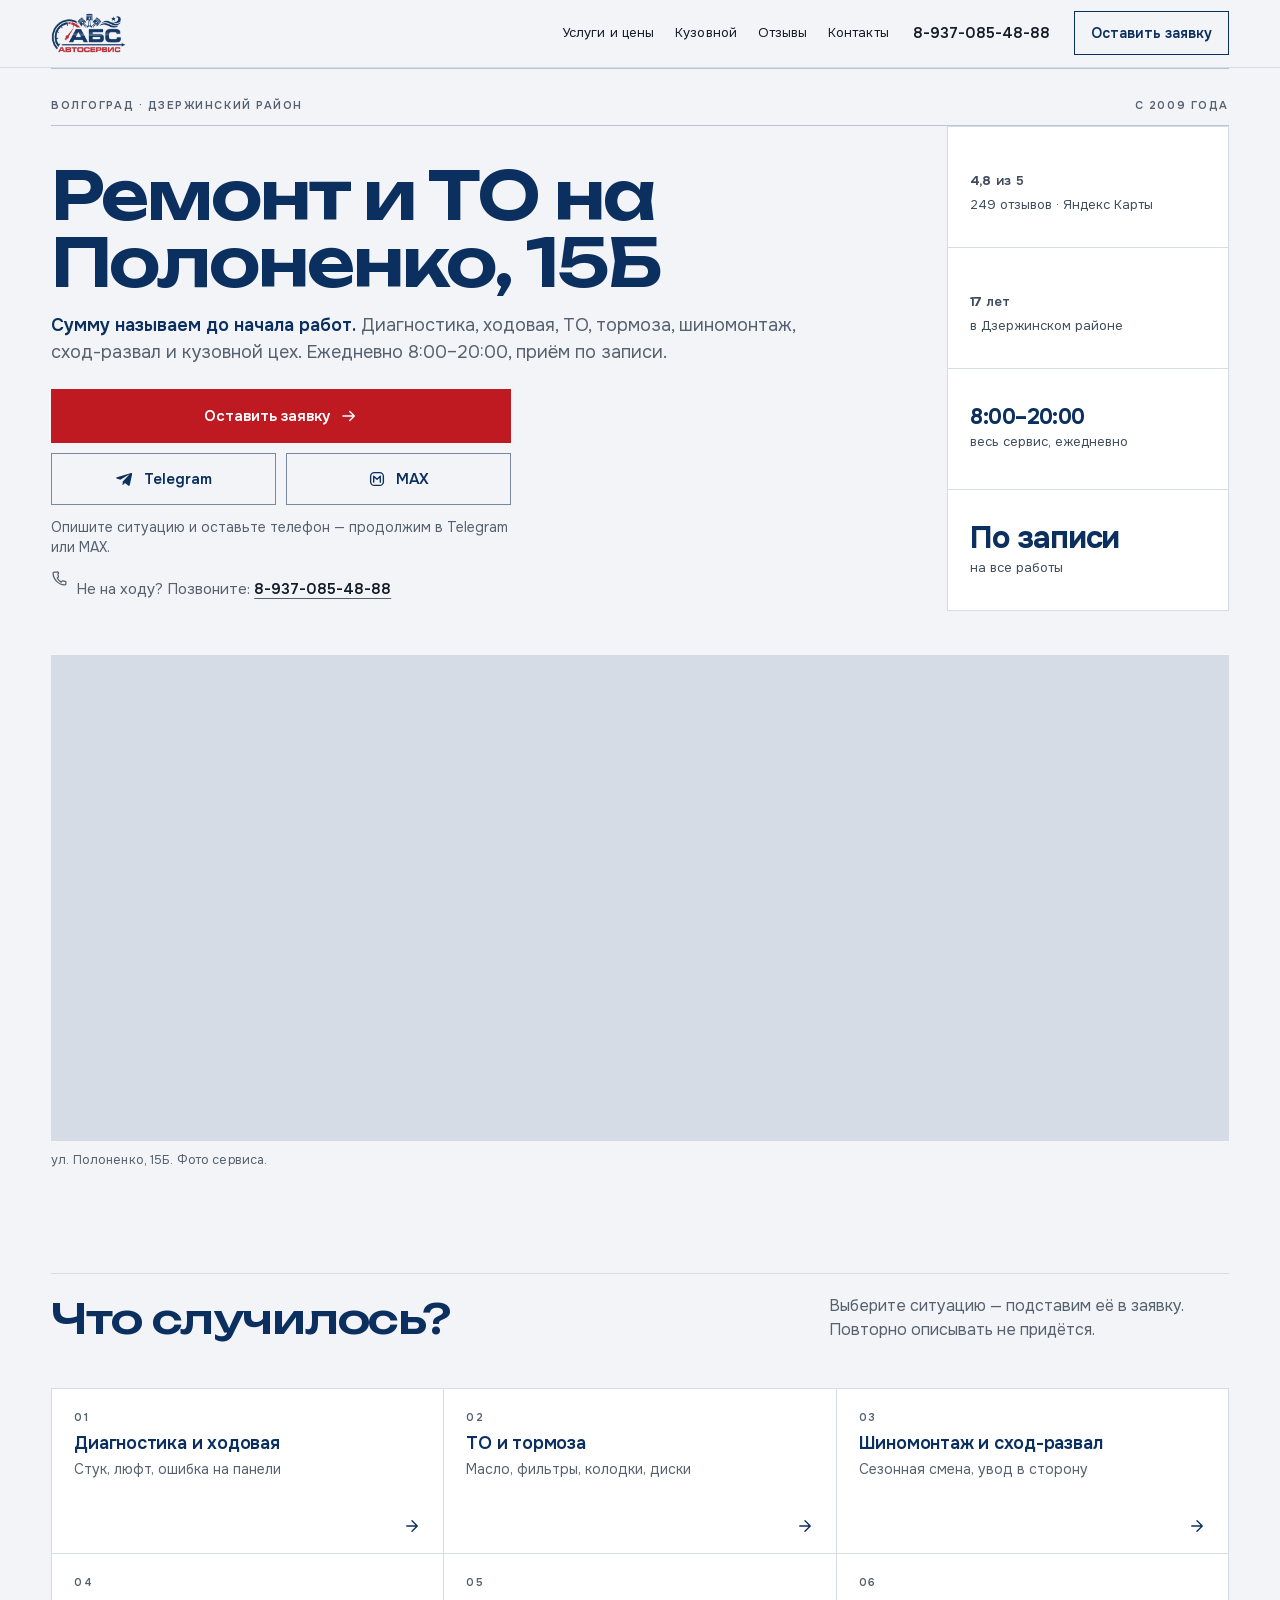
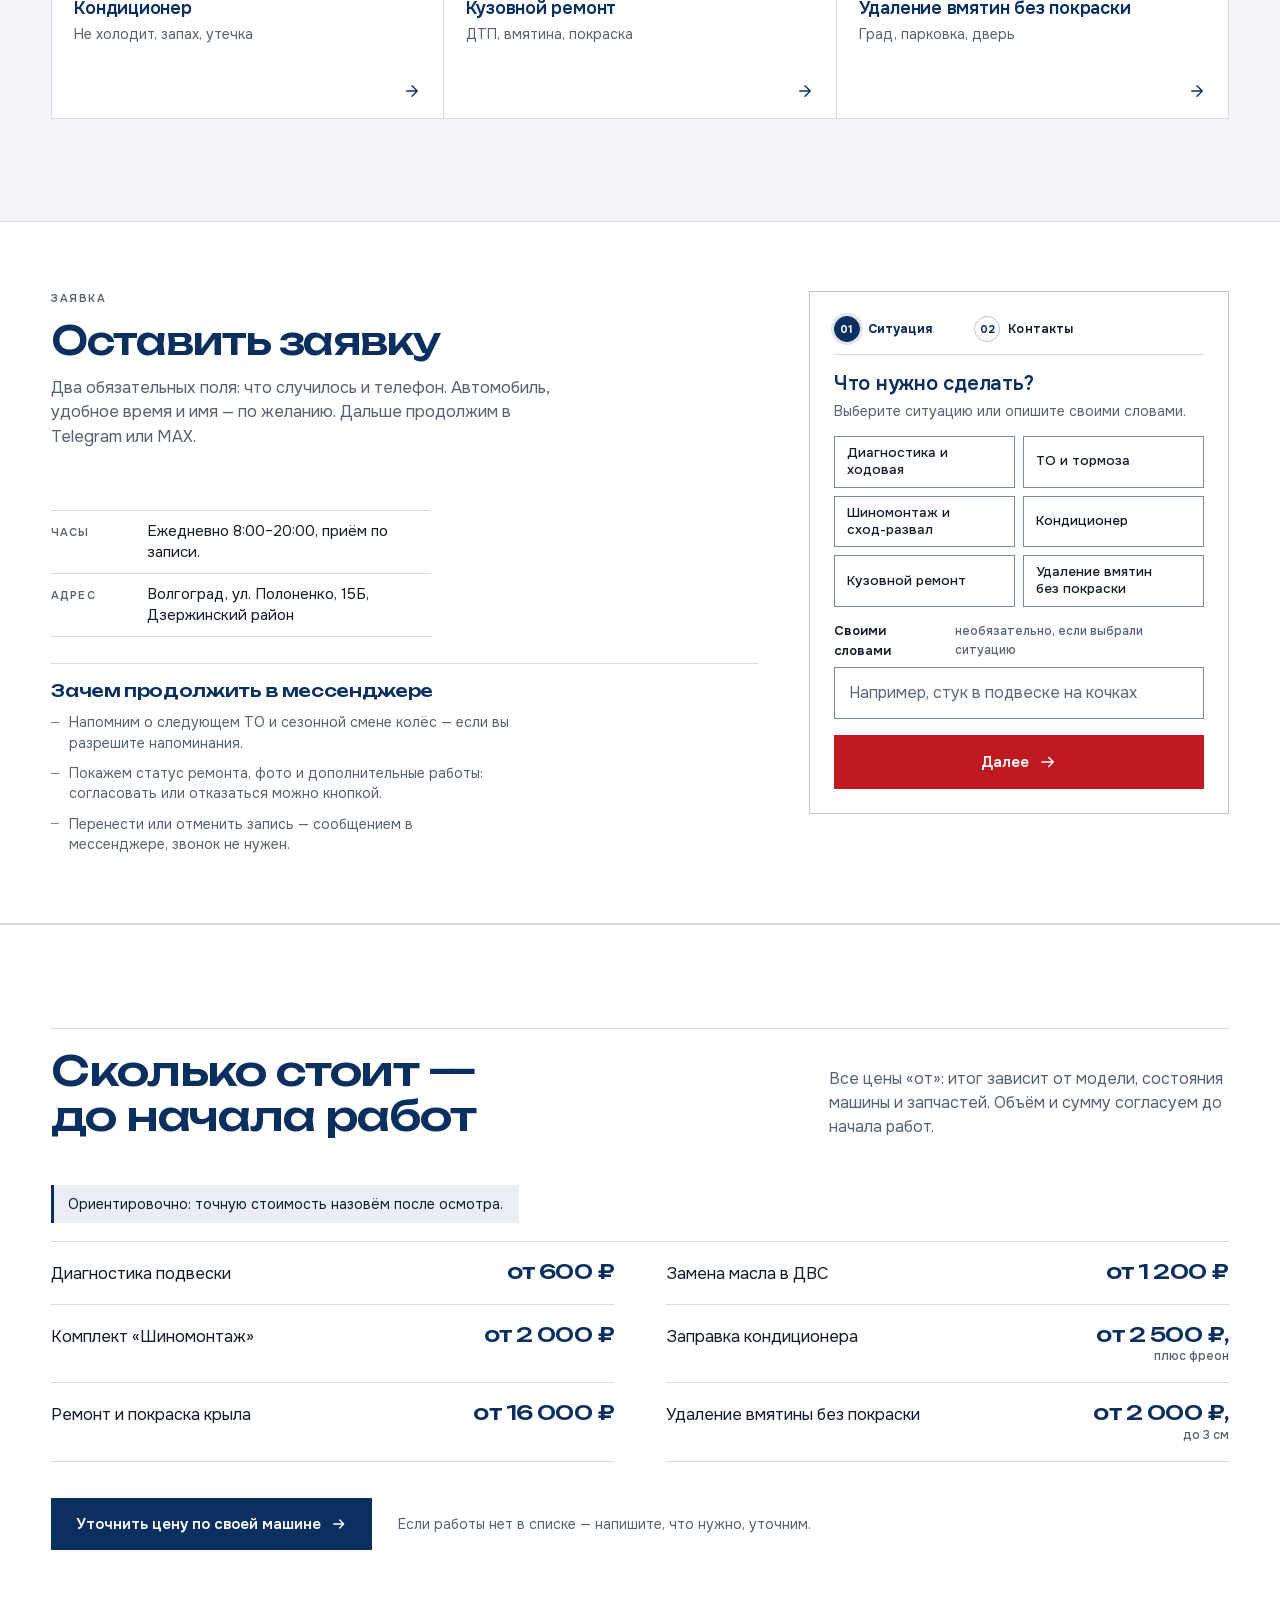
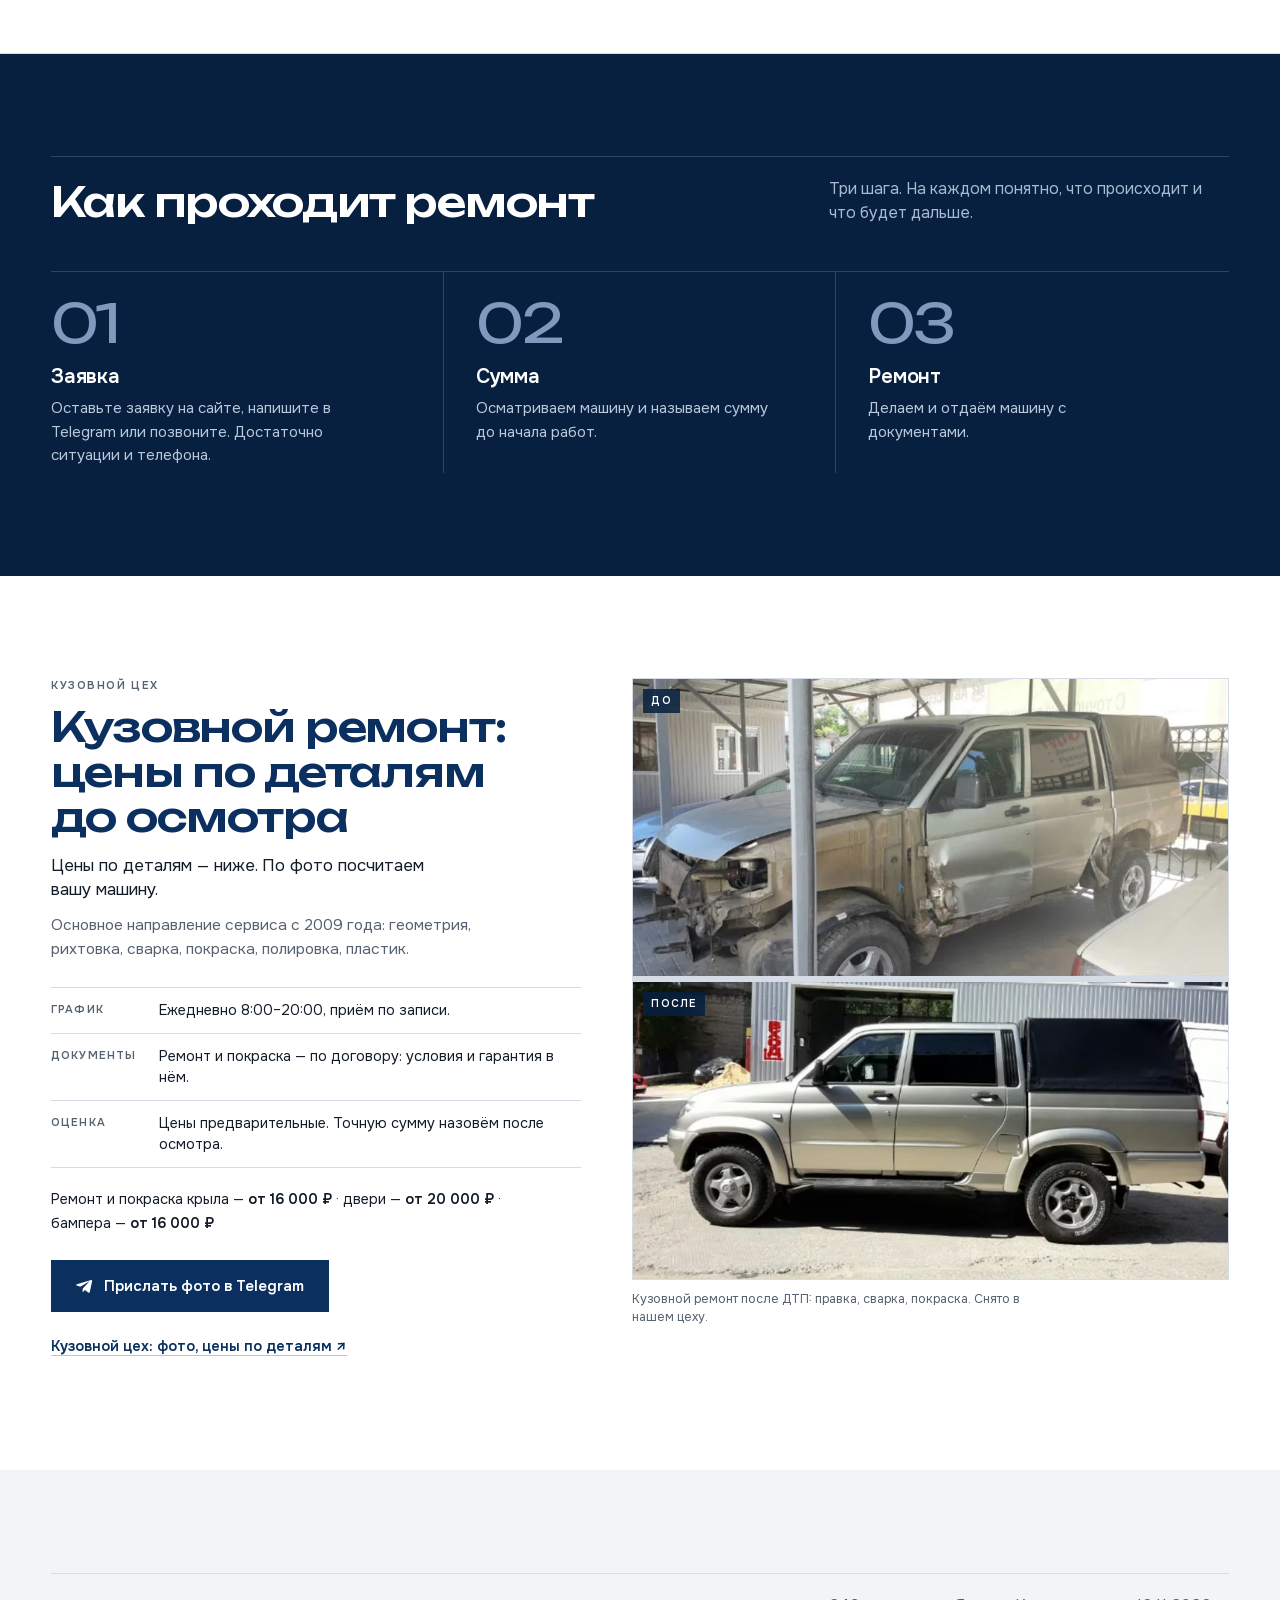
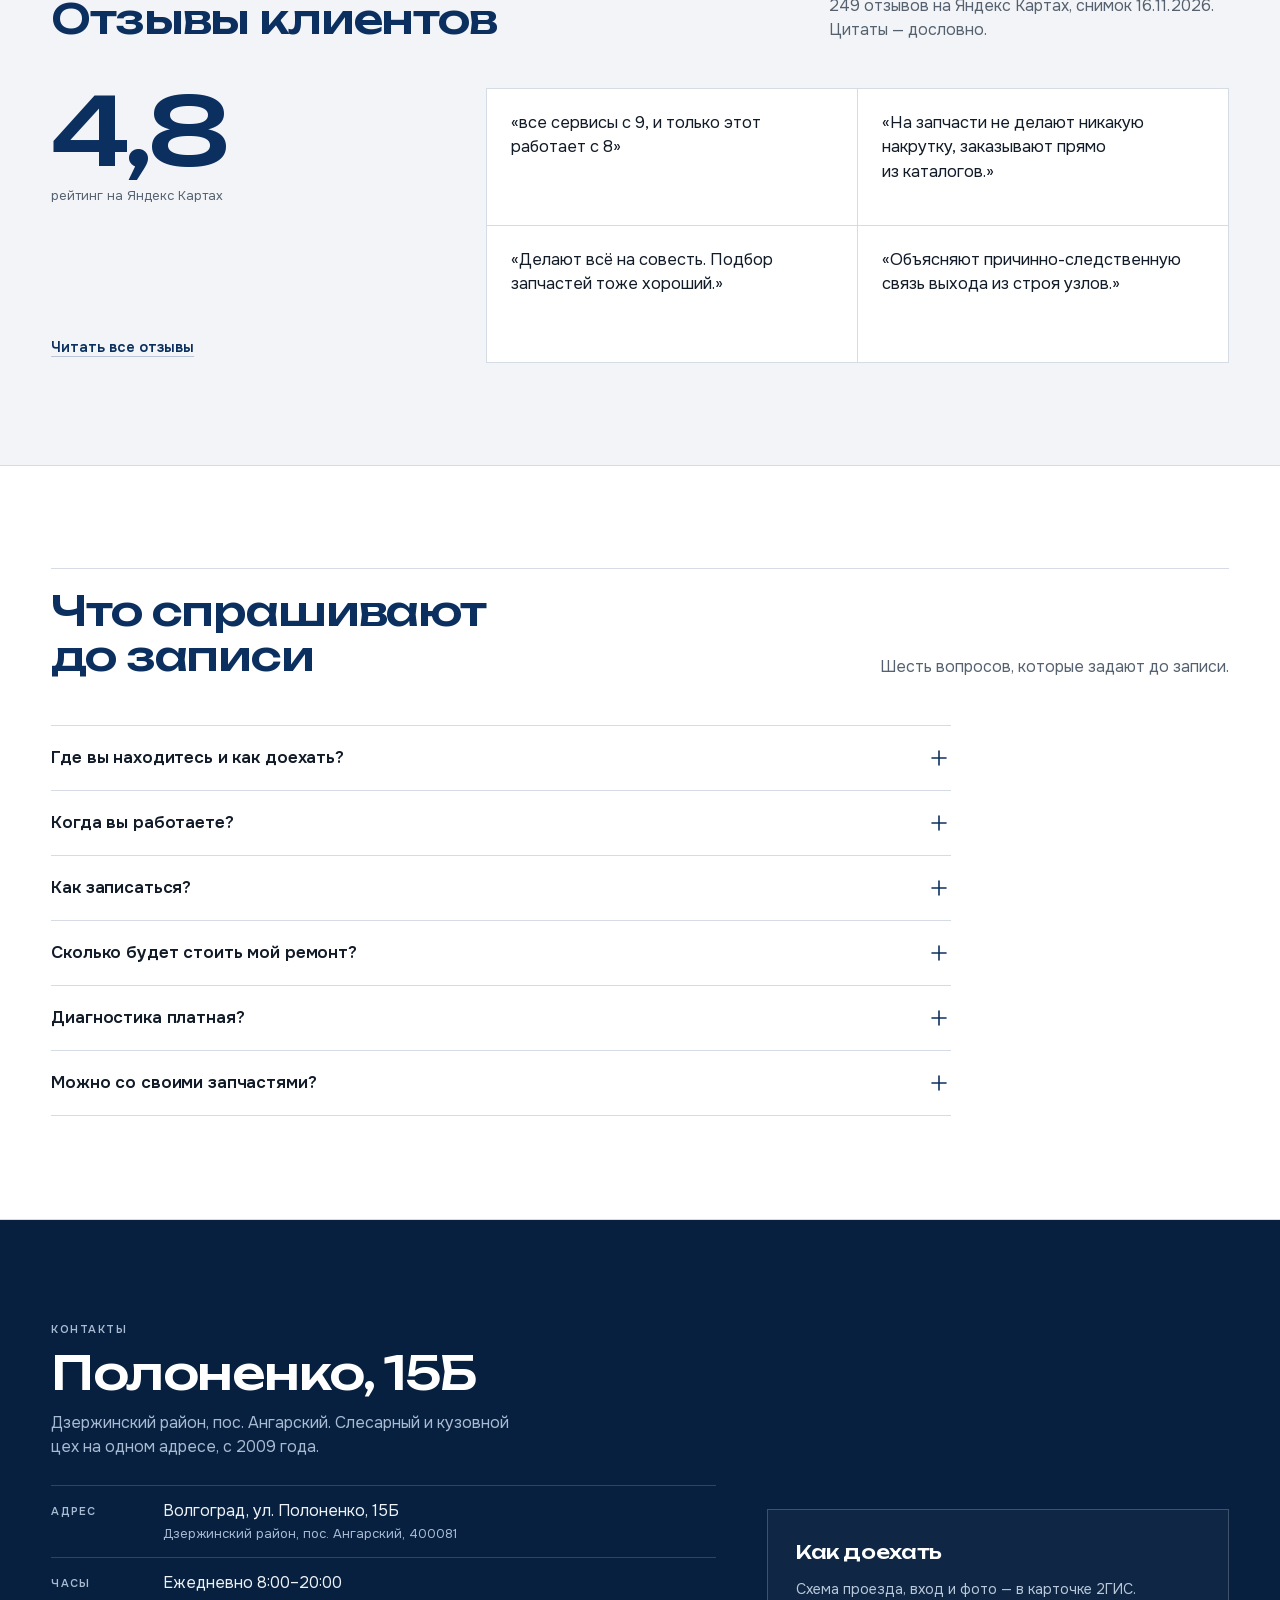
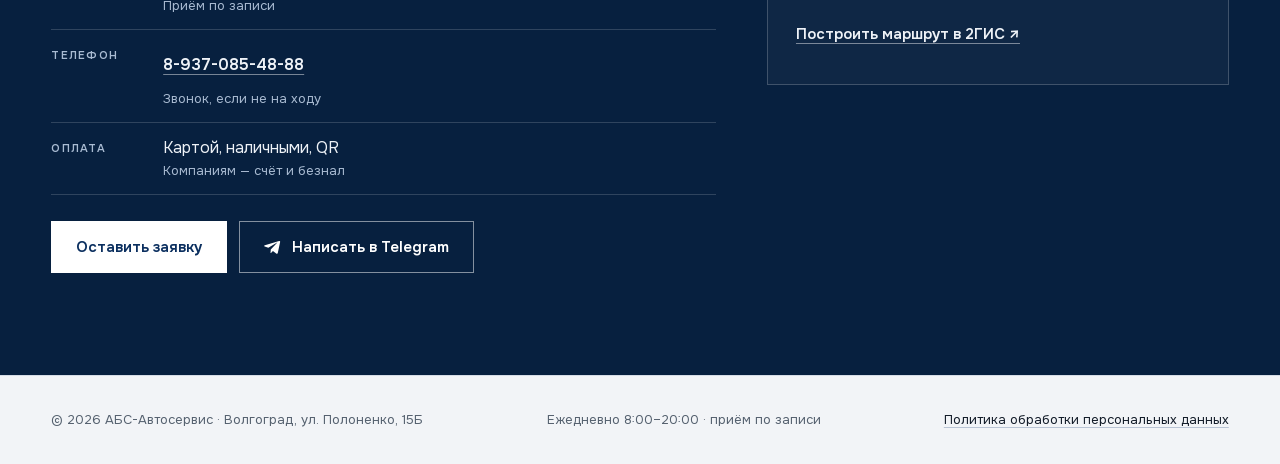
==== commit bba2c4b4: "Факты: весь сервис в одном графике Владелец 24.11: график единый, всё по записи. Убрана привязка 8:0" ====
--- a/index.html
+++ b/index.html
@@ -80,8 +80,8 @@
         <div class="facts__in">
           <div class="fact fact--rating"><b><span class="fact__n">4,8</span><span class="fact__u">&nbsp;из 5</span></b><span>249 отзывов · Яндекс Карты</span></div>
           <div class="fact"><b><span class="fact__n">17</span><span class="fact__u">&nbsp;лет</span></b><span>в Дзержинском районе</span></div>
-          <div class="fact fact--hours"><b>8:00–20:00</b><span>слесарный цех, ежедневно</span></div>
-          <div class="fact"><b>По записи</b><span>на все работы, ежедневно</span></div>
+          <div class="fact fact--hours"><b>8:00–20:00</b><span>весь сервис, ежедневно</span></div>
+          <div class="fact"><b>По записи</b><span>на все работы</span></div>
         </div>
       </section>
     </div>
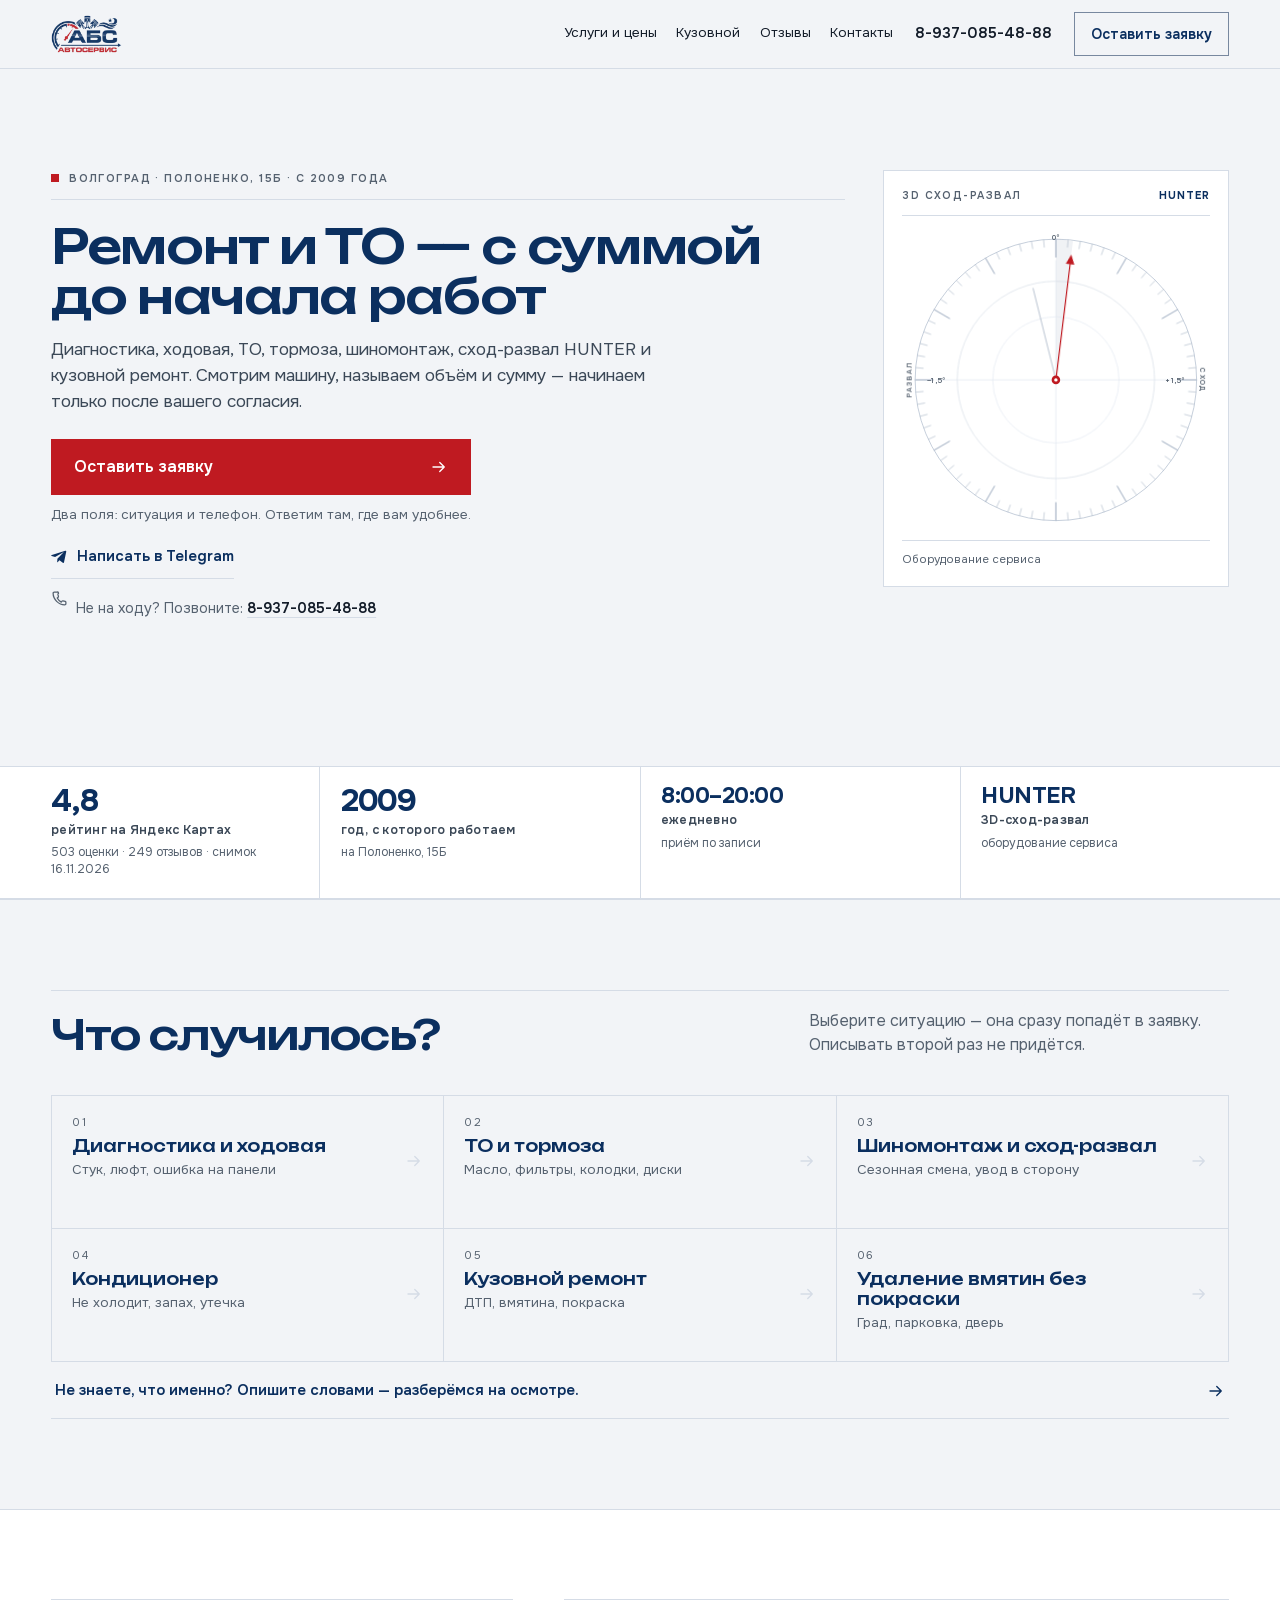
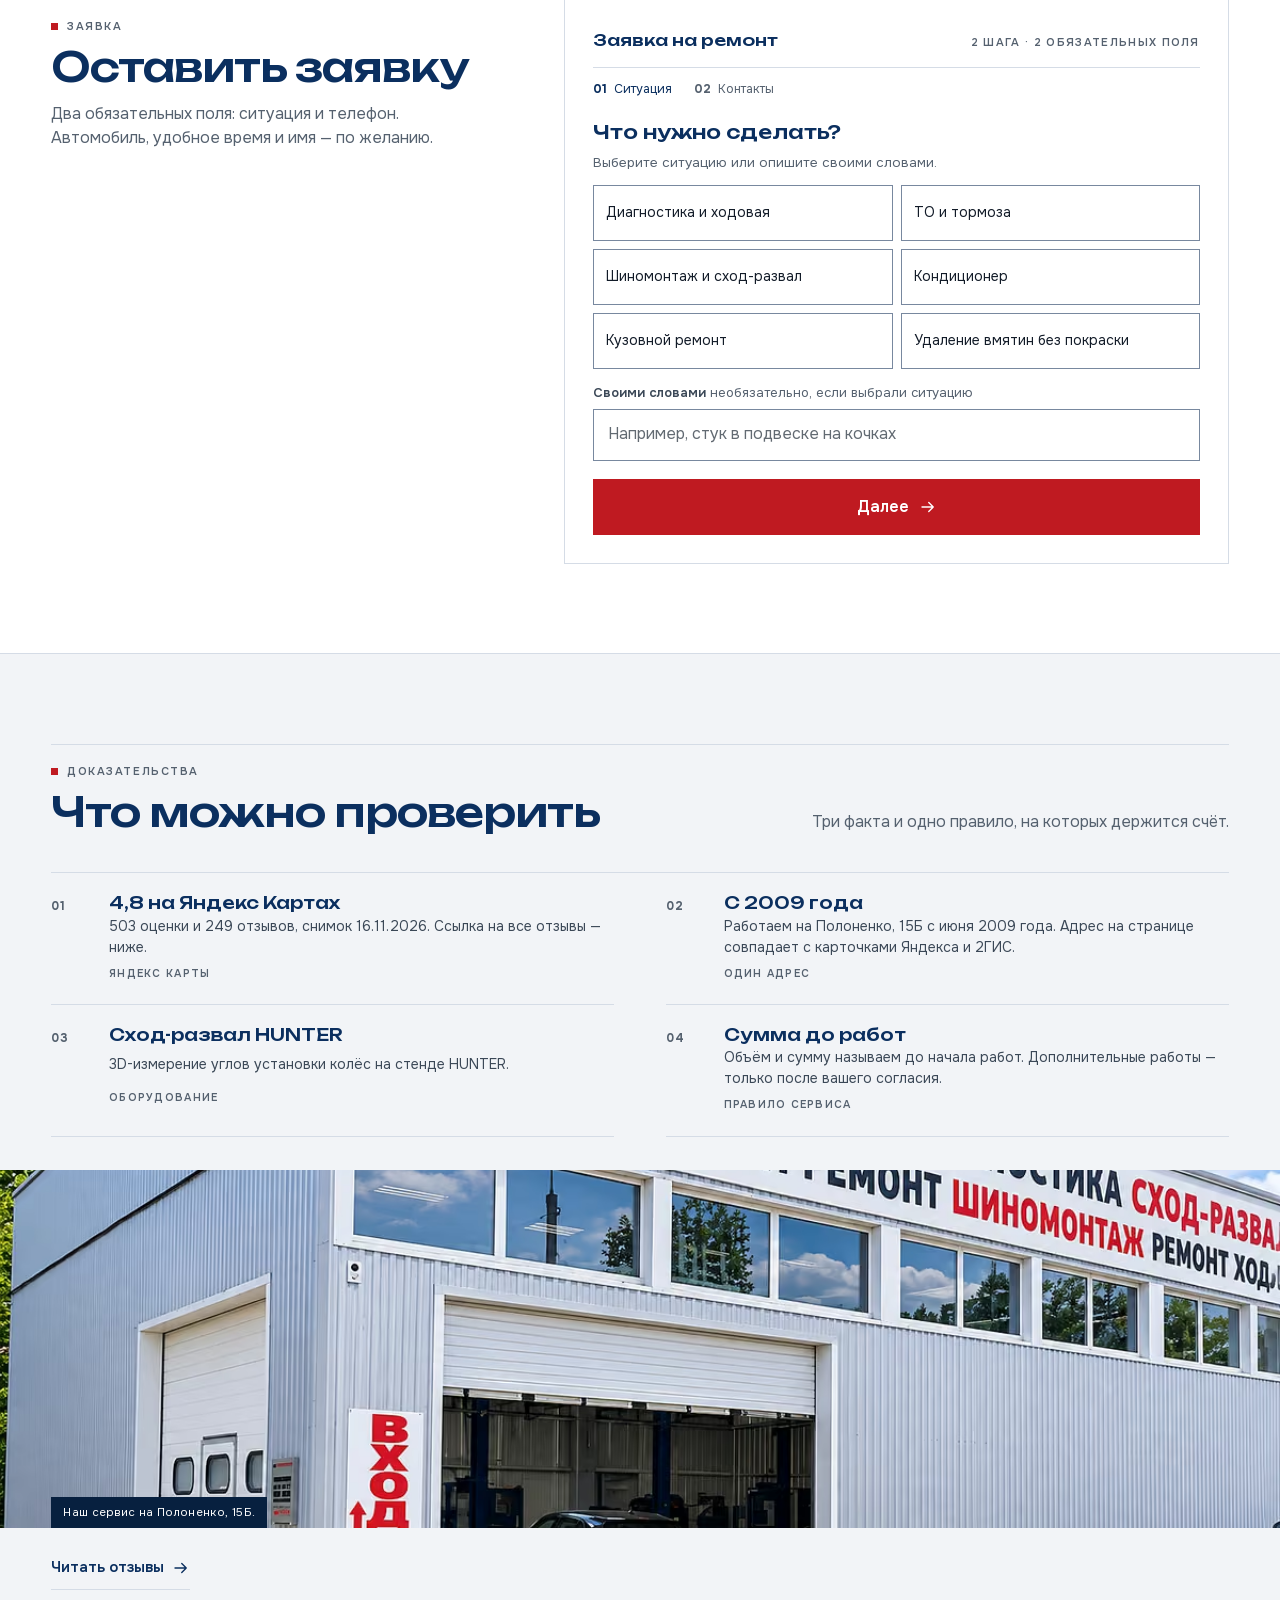
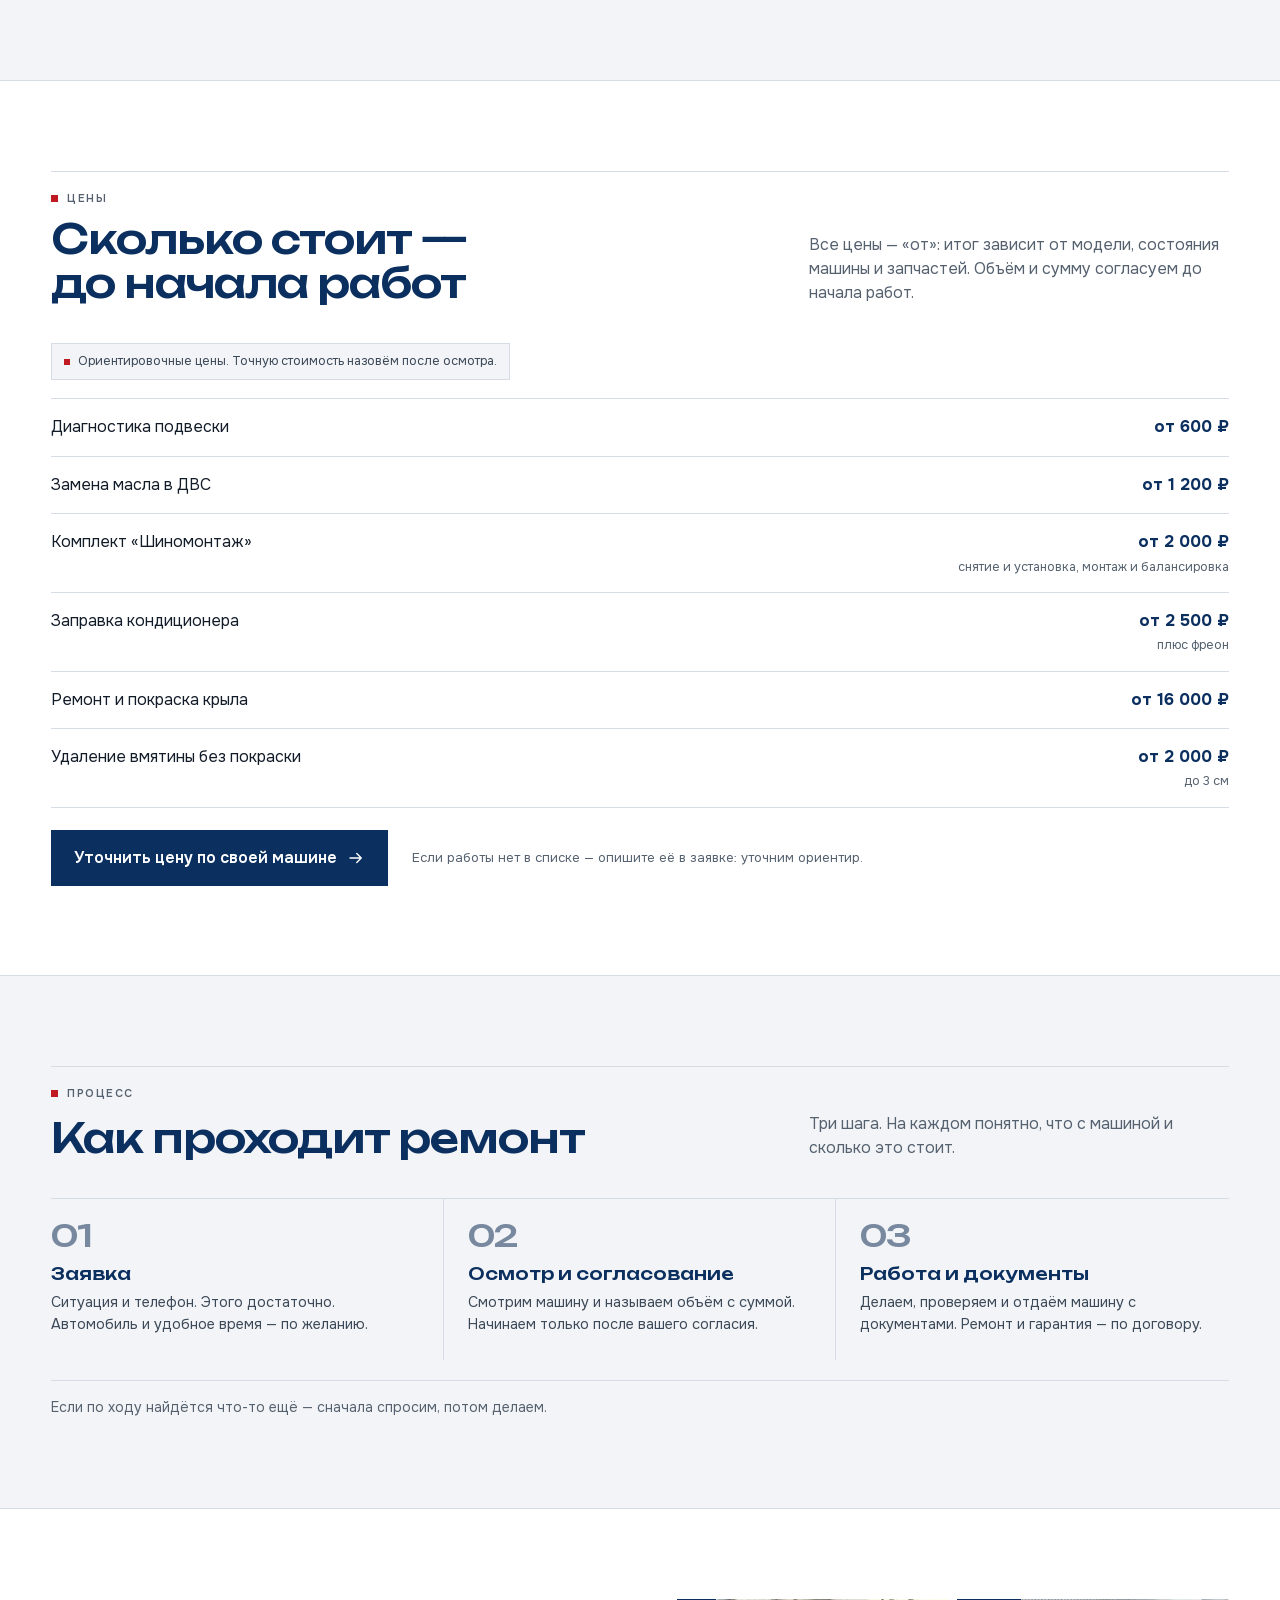
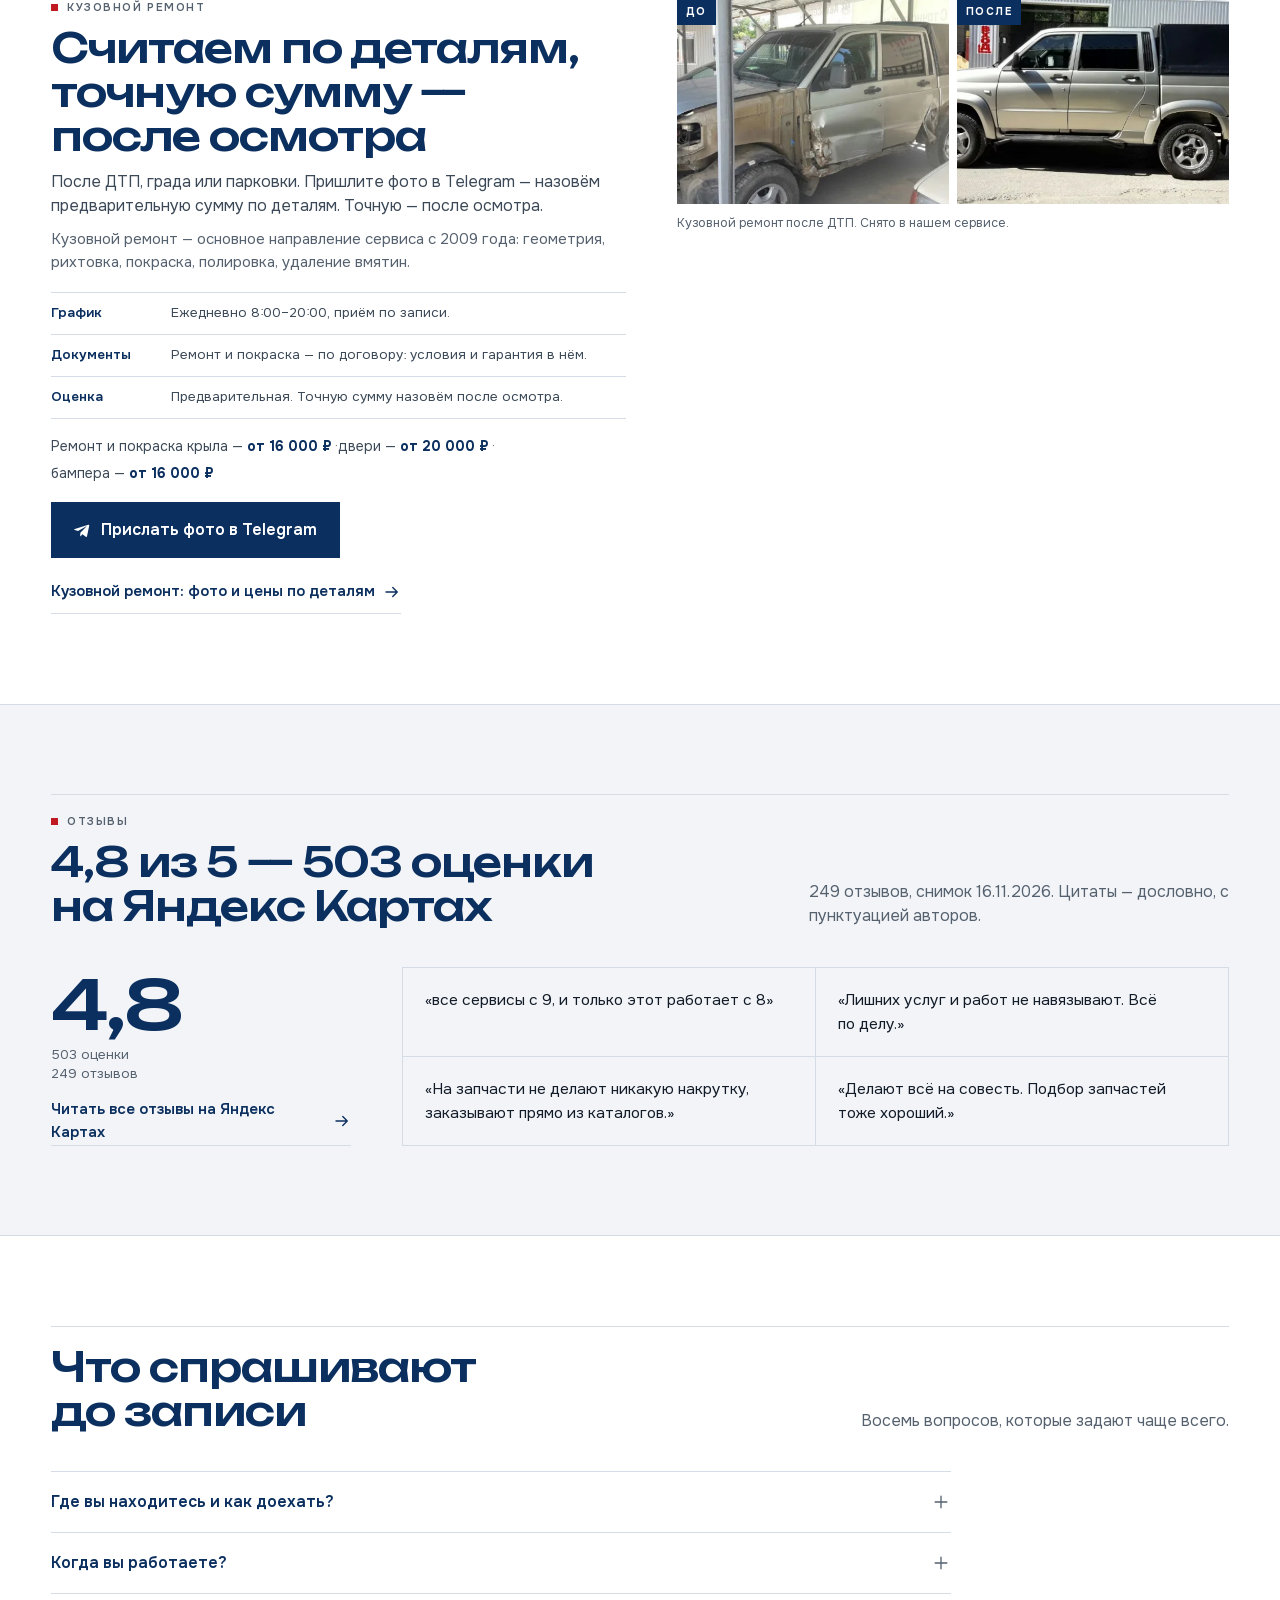
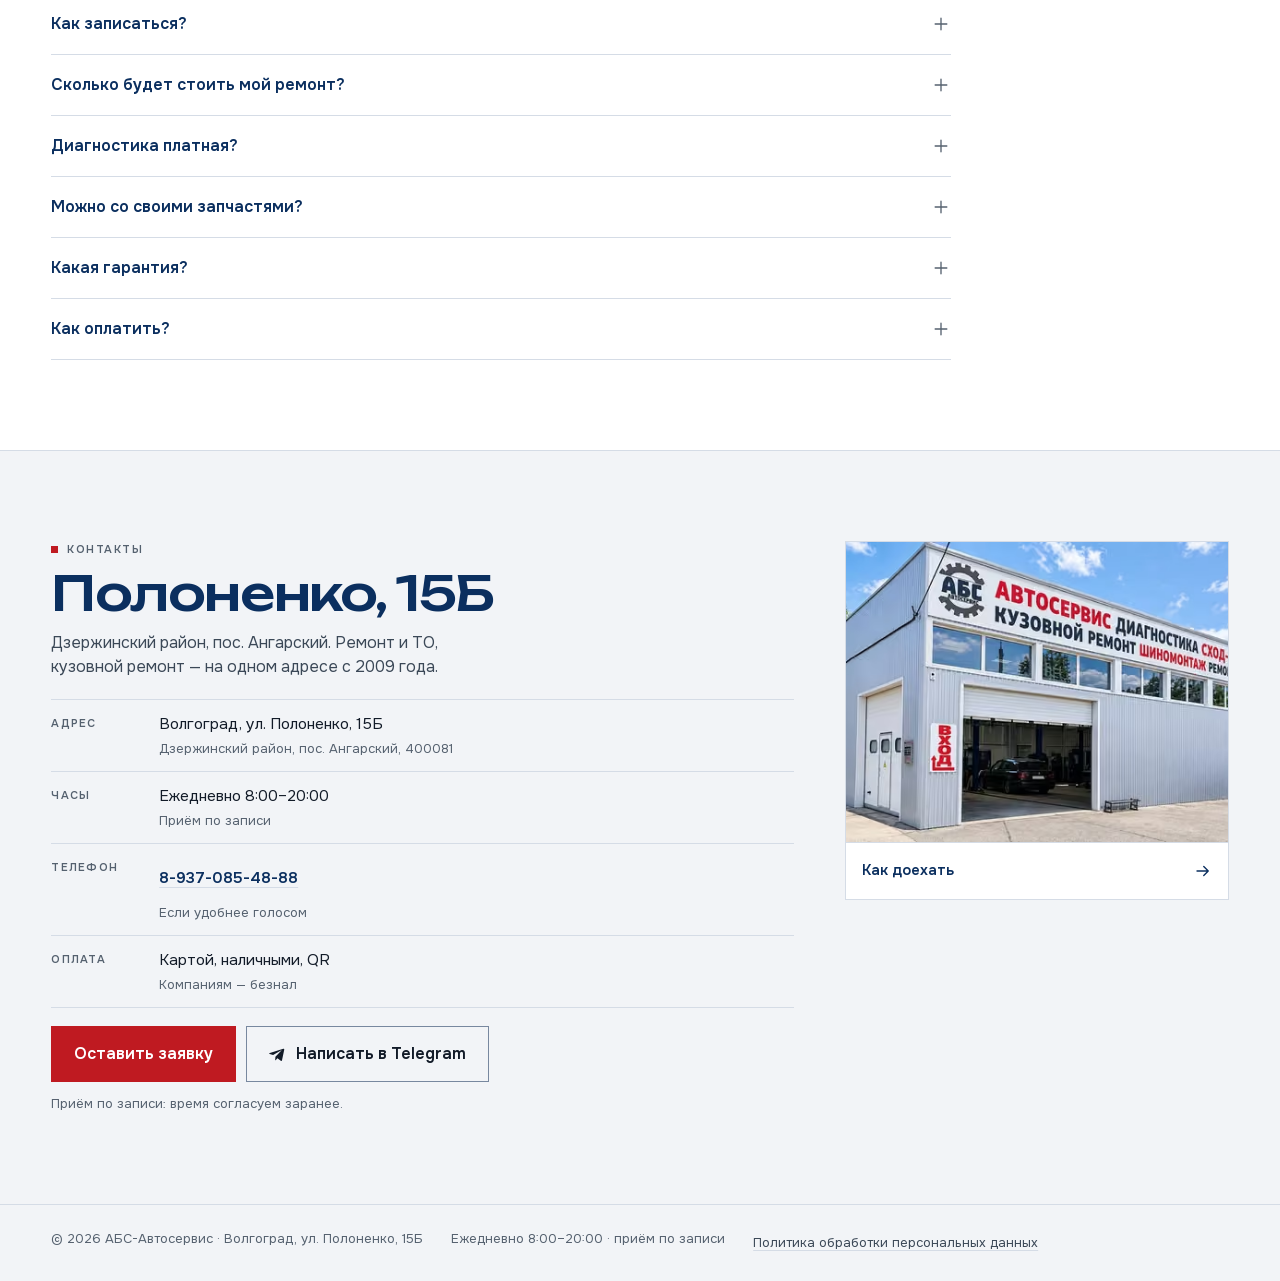
==== commit 9c6ad501: "v8: главная «Измерительный лист» по copy-v8 - index.html пересобран: шапка, hero со шкалой HUNTER, 6" ====
--- a/index.html
+++ b/index.html
@@ -1,23 +1,24 @@
 <!doctype html>
-<html lang="ru" data-site-version="v7">
+<html lang="ru" data-site-version="v8">
 <head>
 <meta charset="utf-8">
 <meta name="viewport" content="width=device-width, initial-scale=1">
 <meta name="robots" content="noindex, nofollow">
 <meta name="theme-color" content="#f2f4f7">
 <title>Ремонт и ТО на Полоненко, 15Б — АБС-Автосервис, Волгоград</title>
-<meta name="description" content="Ежедневно 8:00–20:00, приём по записи. Ходовая, ТО, тормоза, шиномонтаж, сход-развал HUNTER, кузовной цех. Заявка на сайте или в Telegram — сумму называем до работ.">
+<meta name="description" content="Полоненко, 15Б. Диагностика, ходовая, ТО, тормоза, шиномонтаж, сход-развал HUNTER, кузовной ремонт. Сумму и объём называем до работ. Ежедневно 8:00–20:00, по записи.">
 <link rel="icon" href="assets/favicon.svg" type="image/svg+xml">
 <link rel="preload" href="assets/fonts/onest-site-var.woff2" as="font" type="font/woff2" crossorigin>
 <link rel="preload" href="assets/fonts/unbounded-site-var.woff2" as="font" type="font/woff2" crossorigin>
-<link rel="stylesheet" href="styles/v7.css?v=7">
+<link rel="stylesheet" href="styles/tokens.css">
+<link rel="stylesheet" href="styles/v8.css?v=8">
 </head>
 <body>
 <a class="skip" href="#main">Перейти к содержимому</a>
 
 <header class="hd">
   <div class="shell hd__in">
-    <a class="brand" href="./">
+    <a class="brand" href="./" aria-label="АБС-Автосервис — на главную">
       <img src="assets/img/abs-logo-dark-240.webp" width="240" height="128" alt="АБС-Автосервис" decoding="async">
     </a>
     <nav class="nav" aria-label="Основная навигация">
@@ -34,152 +35,254 @@
 <main id="main" tabindex="-1">
 
   <section class="hero" aria-labelledby="hero-title">
-    <span class="hero__rule" aria-hidden="true"></span>
     <div class="shell hero__grid">
-      <p class="hero__eyebrow">
-        <span class="label">Волгоград · Дзержинский район</span>
-        <span class="label">С 2009 года</span>
-      </p>
-
-      <h1 class="hero__title" id="hero-title">Ремонт и ТО на Полоненко, 15Б</h1>
-
-      <p class="hero__lede"><strong>Сумму называем до начала работ.</strong> Диагностика, ходовая, ТО, тормоза, шиномонтаж, сход-развал и кузовной цех. Ежедневно 8:00–20:00, приём по записи.</p>
-
-      <div class="hero__cta">
-        <a class="btn btn--main" id="hero-cta" href="#lead" data-form="hero">
-          <span>Оставить заявку</span>
-          <svg class="i btn__arrow" viewBox="0 0 24 24" width="18" height="18" fill="none" stroke="currentColor" stroke-width="2" stroke-linecap="round" stroke-linejoin="round" aria-hidden="true"><path d="M4 12h15M13 6l6 6-6 6"/></svg>
-        </a>
-        <div class="hero__chan">
-          <a class="btn btn--ghost" href="https://t.me/abs_auto34_bot?start=src_site_hero" data-tg="hero" target="_blank" rel="noopener">
-            <svg class="i" viewBox="0 0 24 24" width="18" height="18" fill="currentColor" aria-hidden="true"><path d="M9.04 15.31 8.7 20.1c.48 0 .7-.2.95-.45l2.28-2.2 4.73 3.47c.87.48 1.49.23 1.72-.8l3.12-14.66c.29-1.29-.47-1.8-1.32-1.48L1.2 9.83c-1.27.5-1.26 1.2-.23 1.52l4.8 1.5L16.9 6.2c.52-.34 1-.16.6.18z"/></svg>
-            <span>Telegram</span>
+      <div class="hero__copy">
+        <p class="hero__eyebrow reveal"><span class="hero__geo">Волгоград · Полоненко, 15Б · с 2009 года</span></p>
+
+        <h1 class="hero__title" id="hero-title">Ремонт и ТО —&nbsp;с&nbsp;суммой до&nbsp;начала работ</h1>
+
+        <p class="hero__lede">Диагностика, ходовая, ТО, тормоза, шиномонтаж, сход-развал HUNTER и кузовной ремонт. Смотрим машину, называем объём и сумму — начинаем только после вашего согласия.</p>
+
+        <div class="hero__cta reveal" style="--i:1">
+          <a class="btn btn--main" id="hero-cta" href="#lead" data-form="hero">
+            <span>Оставить заявку</span>
+            <svg class="i" viewBox="0 0 24 24" width="18" height="18" fill="none" stroke="currentColor" stroke-width="1.8" stroke-linecap="round" stroke-linejoin="round" aria-hidden="true"><path d="M4 12h15M13 6l6 6-6 6"/></svg>
           </a>
-          <button class="btn btn--ghost" type="button" id="hero-max" data-max-choice="1" aria-label="Оставить заявку и получить ответ в MAX">
-            <svg class="i" viewBox="0 0 24 24" width="18" height="18" fill="none" stroke="currentColor" stroke-width="1.8" stroke-linecap="round" stroke-linejoin="round" aria-hidden="true"><rect x="3.5" y="3.5" width="17" height="17" rx="5"/><path d="M7.6 16.2V8.3l4.4 4 4.4-4v7.9"/></svg>
-            <span>MAX</span>
-          </button>
-        </div>
-        <p class="hero__note">Опишите ситуацию и оставьте телефон — продолжим в Telegram или MAX.</p>
-      </div>
-
-      <p class="hero__idle">
-        <svg class="i" viewBox="0 0 24 24" width="17" height="17" fill="none" stroke="currentColor" stroke-width="1.8" stroke-linecap="round" stroke-linejoin="round" aria-hidden="true"><path d="M6.6 3h-2A1.6 1.6 0 0 0 3 4.7C3 13.2 10.8 21 19.3 21a1.6 1.6 0 0 0 1.7-1.6v-2a1.2 1.2 0 0 0-.9-1.2l-3.3-.8a1.2 1.2 0 0 0-1.2.4l-1.1 1.3a13 13 0 0 1-5.7-5.7l1.3-1.1a1.2 1.2 0 0 0 .4-1.2l-.8-3.3A1.2 1.2 0 0 0 8.5 3z"/></svg>
-        <span>Не на ходу? Позвоните: <a href="tel:+79370854888" data-tel="hero-idle">8-937-085-48-88</a></span>
-      </p>
-
-      <figure class="hero__media">
-        <picture>
-          <source type="image/avif" srcset="assets/img/abs-facade-480.avif 480w, assets/img/abs-facade-768.avif 768w, assets/img/abs-facade-1200.avif 1200w, assets/img/abs-facade-1524.avif 1524w" sizes="(max-width: 900px) calc(100vw - 40px), 1216px">
-          <img src="assets/img/abs-facade-1200.webp" srcset="assets/img/abs-facade-480.webp 480w, assets/img/abs-facade-768.webp 768w, assets/img/abs-facade-1200.webp 1200w, assets/img/abs-facade-1524.webp 1524w" sizes="(max-width: 900px) calc(100vw - 40px), 1216px" width="1524" height="1032" alt="Фасад АБС-Автосервиса на Полоненко, 15Б" fetchpriority="high" decoding="async">
-        </picture>
-        <figcaption>ул. Полоненко, 15Б. Фото сервиса.</figcaption>
-      </figure>
-
-      <section class="facts" aria-label="Коротко о сервисе">
-        <div class="facts__in">
-          <div class="fact fact--rating"><b><span class="fact__n">4,8</span><span class="fact__u">&nbsp;из 5</span></b><span>249 отзывов · Яндекс Карты</span></div>
-          <div class="fact"><b><span class="fact__n">17</span><span class="fact__u">&nbsp;лет</span></b><span>в Дзержинском районе</span></div>
-          <div class="fact fact--hours"><b>8:00–20:00</b><span>весь сервис, ежедневно</span></div>
-          <div class="fact"><b>По записи</b><span>на все работы</span></div>
-        </div>
-      </section>
-    </div>
-  </section>
-
-  <section class="sec" id="situations" aria-labelledby="situations-title">
+          <p class="hero__micro">Два поля: ситуация и телефон. Ответим там, где вам удобнее.</p>
+          <a class="hero__tg" href="https://t.me/abs_auto34_bot?start=src_site_hero" data-tg="hero" target="_blank" rel="noopener"><svg class="i" viewBox="0 0 24 24" width="17" height="17" fill="currentColor" aria-hidden="true"><path d="M9.04 15.31 8.7 20.1c.48 0 .7-.2.95-.45l2.28-2.2 4.73 3.47c.87.48 1.49.23 1.72-.8l3.12-14.66c.29-1.29-.47-1.8-1.32-1.48L1.2 9.83c-1.27.5-1.26 1.2-.23 1.52l4.8 1.5L16.9 6.2c.52-.34 1-.16.6.18z"/></svg><span>Написать в Telegram</span></a>
+        </div>
+
+        <p class="hero__idle reveal" style="--i:2">
+          <svg class="i" viewBox="0 0 24 24" width="17" height="17" fill="none" stroke="currentColor" stroke-width="1.8" stroke-linecap="round" stroke-linejoin="round" aria-hidden="true"><path d="M6.6 3h-2A1.6 1.6 0 0 0 3 4.7C3 13.2 10.8 21 19.3 21a1.6 1.6 0 0 0 1.7-1.6v-2a1.2 1.2 0 0 0-.9-1.2l-3.3-.8a1.2 1.2 0 0 0-1.2.4l-1.1 1.3a13 13 0 0 1-5.7-5.7l1.3-1.1a1.2 1.2 0 0 0 .4-1.2l-.8-3.3A1.2 1.2 0 0 0 8.5 3z"/></svg>
+          <span>Не на ходу? Позвоните: <a href="tel:+79370854888" data-tel="hero-idle">8-937-085-48-88</a></span>
+        </p>
+      </div>
+
+      <aside class="sheet reveal" style="--i:1" aria-label="Стенд 3D сход-развала">
+        <div class="sheet__head"><span>3D сход-развал</span><b>HUNTER</b></div>
+        <div class="sheet__gauge" data-gauge>
+          <svg viewBox="6 6 468 468" role="img" aria-label="Шкала 3D сход-развала: развал и схождение">
+            <circle cx="240" cy="240" r="214" fill="none" stroke="#a9b6c8" stroke-width="1"/>
+            <path d="M240 26 A214 214 0 0 1 266 29 L240 240 Z" fill="#0b2f5f" opacity=".06"/>
+            <g class="g-tick">
+            <line x1="240.0" y1="26.0" x2="240.0" y2="54.0" stroke="#8fa0b6" stroke-width="1.4"/>
+            <line x1="258.7" y1="26.8" x2="257.6" y2="38.8" stroke="#aebbca" stroke-width="1"/>
+            <line x1="277.2" y1="29.3" x2="275.1" y2="41.1" stroke="#aebbca" stroke-width="1"/>
+            <line x1="295.4" y1="33.3" x2="292.3" y2="44.9" stroke="#aebbca" stroke-width="1"/>
+            <line x1="313.2" y1="38.9" x2="309.1" y2="50.2" stroke="#aebbca" stroke-width="1"/>
+            <line x1="330.4" y1="46.1" x2="325.4" y2="56.9" stroke="#aebbca" stroke-width="1"/>
+            <line x1="347.0" y1="54.7" x2="333.0" y2="78.9" stroke="#8fa0b6" stroke-width="1.4"/>
+            <line x1="362.7" y1="64.7" x2="355.9" y2="74.5" stroke="#aebbca" stroke-width="1"/>
+            <line x1="377.6" y1="76.1" x2="369.8" y2="85.3" stroke="#aebbca" stroke-width="1"/>
+            <line x1="391.3" y1="88.7" x2="382.8" y2="97.2" stroke="#aebbca" stroke-width="1"/>
+            <line x1="403.9" y1="102.4" x2="394.7" y2="110.2" stroke="#aebbca" stroke-width="1"/>
+            <line x1="415.3" y1="117.3" x2="405.5" y2="124.1" stroke="#aebbca" stroke-width="1"/>
+            <line x1="425.3" y1="133.0" x2="401.1" y2="147.0" stroke="#8fa0b6" stroke-width="1.4"/>
+            <line x1="433.9" y1="149.6" x2="423.1" y2="154.6" stroke="#aebbca" stroke-width="1"/>
+            <line x1="441.1" y1="166.8" x2="429.8" y2="170.9" stroke="#aebbca" stroke-width="1"/>
+            <line x1="446.7" y1="184.6" x2="435.1" y2="187.7" stroke="#aebbca" stroke-width="1"/>
+            <line x1="450.7" y1="202.8" x2="438.9" y2="204.9" stroke="#aebbca" stroke-width="1"/>
+            <line x1="453.2" y1="221.3" x2="441.2" y2="222.4" stroke="#aebbca" stroke-width="1"/>
+            <line x1="454.0" y1="240.0" x2="426.0" y2="240.0" stroke="#8fa0b6" stroke-width="1.4"/>
+            <line x1="453.2" y1="258.7" x2="441.2" y2="257.6" stroke="#aebbca" stroke-width="1"/>
+            <line x1="450.7" y1="277.2" x2="438.9" y2="275.1" stroke="#aebbca" stroke-width="1"/>
+            <line x1="446.7" y1="295.4" x2="435.1" y2="292.3" stroke="#aebbca" stroke-width="1"/>
+            <line x1="441.1" y1="313.2" x2="429.8" y2="309.1" stroke="#aebbca" stroke-width="1"/>
+            <line x1="433.9" y1="330.4" x2="423.1" y2="325.4" stroke="#aebbca" stroke-width="1"/>
+            <line x1="425.3" y1="347.0" x2="401.1" y2="333.0" stroke="#8fa0b6" stroke-width="1.4"/>
+            <line x1="415.3" y1="362.7" x2="405.5" y2="355.9" stroke="#aebbca" stroke-width="1"/>
+            <line x1="403.9" y1="377.6" x2="394.7" y2="369.8" stroke="#aebbca" stroke-width="1"/>
+            <line x1="391.3" y1="391.3" x2="382.8" y2="382.8" stroke="#aebbca" stroke-width="1"/>
+            <line x1="377.6" y1="403.9" x2="369.8" y2="394.7" stroke="#aebbca" stroke-width="1"/>
+            <line x1="362.7" y1="415.3" x2="355.9" y2="405.5" stroke="#aebbca" stroke-width="1"/>
+            <line x1="347.0" y1="425.3" x2="333.0" y2="401.1" stroke="#8fa0b6" stroke-width="1.4"/>
+            <line x1="330.4" y1="433.9" x2="325.4" y2="423.1" stroke="#aebbca" stroke-width="1"/>
+            <line x1="313.2" y1="441.1" x2="309.1" y2="429.8" stroke="#aebbca" stroke-width="1"/>
+            <line x1="295.4" y1="446.7" x2="292.3" y2="435.1" stroke="#aebbca" stroke-width="1"/>
+            <line x1="277.2" y1="450.7" x2="275.1" y2="438.9" stroke="#aebbca" stroke-width="1"/>
+            <line x1="258.7" y1="453.2" x2="257.6" y2="441.2" stroke="#aebbca" stroke-width="1"/>
+            <line x1="240.0" y1="454.0" x2="240.0" y2="426.0" stroke="#8fa0b6" stroke-width="1.4"/>
+            <line x1="221.3" y1="453.2" x2="222.4" y2="441.2" stroke="#aebbca" stroke-width="1"/>
+            <line x1="202.8" y1="450.7" x2="204.9" y2="438.9" stroke="#aebbca" stroke-width="1"/>
+            <line x1="184.6" y1="446.7" x2="187.7" y2="435.1" stroke="#aebbca" stroke-width="1"/>
+            <line x1="166.8" y1="441.1" x2="170.9" y2="429.8" stroke="#aebbca" stroke-width="1"/>
+            <line x1="149.6" y1="433.9" x2="154.6" y2="423.1" stroke="#aebbca" stroke-width="1"/>
+            <line x1="133.0" y1="425.3" x2="147.0" y2="401.1" stroke="#8fa0b6" stroke-width="1.4"/>
+            <line x1="117.3" y1="415.3" x2="124.1" y2="405.5" stroke="#aebbca" stroke-width="1"/>
+            <line x1="102.4" y1="403.9" x2="110.2" y2="394.7" stroke="#aebbca" stroke-width="1"/>
+            <line x1="88.7" y1="391.3" x2="97.2" y2="382.8" stroke="#aebbca" stroke-width="1"/>
+            <line x1="76.1" y1="377.6" x2="85.3" y2="369.8" stroke="#aebbca" stroke-width="1"/>
+            <line x1="64.7" y1="362.7" x2="74.5" y2="355.9" stroke="#aebbca" stroke-width="1"/>
+            <line x1="54.7" y1="347.0" x2="78.9" y2="333.0" stroke="#8fa0b6" stroke-width="1.4"/>
+            <line x1="46.1" y1="330.4" x2="56.9" y2="325.4" stroke="#aebbca" stroke-width="1"/>
+            <line x1="38.9" y1="313.2" x2="50.2" y2="309.1" stroke="#aebbca" stroke-width="1"/>
+            <line x1="33.3" y1="295.4" x2="44.9" y2="292.3" stroke="#aebbca" stroke-width="1"/>
+            <line x1="29.3" y1="277.2" x2="41.1" y2="275.1" stroke="#aebbca" stroke-width="1"/>
+            <line x1="26.8" y1="258.7" x2="38.8" y2="257.6" stroke="#aebbca" stroke-width="1"/>
+            <line x1="26.0" y1="240.0" x2="54.0" y2="240.0" stroke="#8fa0b6" stroke-width="1.4"/>
+            <line x1="26.8" y1="221.3" x2="38.8" y2="222.4" stroke="#aebbca" stroke-width="1"/>
+            <line x1="29.3" y1="202.8" x2="41.1" y2="204.9" stroke="#aebbca" stroke-width="1"/>
+            <line x1="33.3" y1="184.6" x2="44.9" y2="187.7" stroke="#aebbca" stroke-width="1"/>
+            <line x1="38.9" y1="166.8" x2="50.2" y2="170.9" stroke="#aebbca" stroke-width="1"/>
+            <line x1="46.1" y1="149.6" x2="56.9" y2="154.6" stroke="#aebbca" stroke-width="1"/>
+            <line x1="54.7" y1="133.0" x2="78.9" y2="147.0" stroke="#8fa0b6" stroke-width="1.4"/>
+            <line x1="64.7" y1="117.3" x2="74.5" y2="124.1" stroke="#aebbca" stroke-width="1"/>
+            <line x1="76.1" y1="102.4" x2="85.3" y2="110.2" stroke="#aebbca" stroke-width="1"/>
+            <line x1="88.7" y1="88.7" x2="97.2" y2="97.2" stroke="#aebbca" stroke-width="1"/>
+            <line x1="102.4" y1="76.1" x2="110.2" y2="85.3" stroke="#aebbca" stroke-width="1"/>
+            <line x1="117.3" y1="64.7" x2="124.1" y2="74.5" stroke="#aebbca" stroke-width="1"/>
+            <line x1="133.0" y1="54.7" x2="147.0" y2="78.9" stroke="#8fa0b6" stroke-width="1.4"/>
+            <line x1="149.6" y1="46.1" x2="154.6" y2="56.9" stroke="#aebbca" stroke-width="1"/>
+            <line x1="166.8" y1="38.9" x2="170.9" y2="50.2" stroke="#aebbca" stroke-width="1"/>
+            <line x1="184.6" y1="33.3" x2="187.7" y2="44.9" stroke="#aebbca" stroke-width="1"/>
+            <line x1="202.8" y1="29.3" x2="204.9" y2="41.1" stroke="#aebbca" stroke-width="1"/>
+            <line x1="221.3" y1="26.8" x2="222.4" y2="38.8" stroke="#aebbca" stroke-width="1"/>
+            </g>
+            <circle cx="240" cy="240" r="150" fill="none" stroke="#d5dce6" stroke-width="1"/>
+            <circle cx="240" cy="240" r="96" fill="none" stroke="#e3e9f1" stroke-width="1"/>
+            <line x1="58" y1="240" x2="422" y2="240" stroke="#dfe6ef" stroke-width="1"/>
+            <line x1="240" y1="58" x2="240" y2="422" stroke="#dfe6ef" stroke-width="1"/>
+            <line x1="240" y1="240" x2="240" y2="96" stroke="#0b2f5f" stroke-width="1" opacity=".4" transform="rotate(-14 240 240)"/>
+            <g class="g-needle">
+              <line x1="240" y1="240" x2="240" y2="60" stroke="#bf1a21" stroke-width="1.8"/>
+              <path d="M240 48l6.5 15h-13z" fill="#bf1a21"/>
+            </g>
+            <circle cx="240" cy="240" r="6.5" fill="#bf1a21"/>
+            <circle cx="240" cy="240" r="2.6" fill="#fff"/>
+            <text class="g-num" x="240" y="28" text-anchor="middle">0&#176;</text>
+            <text class="g-num" x="44" y="244">&#8722;1,5&#176;</text>
+            <text class="g-num" x="436" y="244" text-anchor="end">+1,5&#176;</text>
+            <text transform="rotate(-90 20 240)" x="20" y="240" text-anchor="middle">РАЗВАЛ</text>
+            <text transform="rotate(90 460 240)" x="460" y="240" text-anchor="middle">СХОД</text>
+          </svg>
+        </div>
+        <p class="sheet__foot">Оборудование сервиса</p>
+      </aside>
+    </div>
+
+    <div class="facts">
+      <ul class="shell facts__in">
+        <li class="fact"><b class="fact__n">4,8</b><span class="fact__l">рейтинг на Яндекс Картах</span><span class="fact__note">503 оценки · 249 отзывов · снимок 16.11.2026</span></li>
+        <li class="fact"><b class="fact__n">2009</b><span class="fact__l">год, с которого работаем</span><span class="fact__note">на Полоненко, 15Б</span></li>
+        <li class="fact"><b class="fact__n fact__n--sm">8:00–20:00</b><span class="fact__l">ежедневно</span><span class="fact__note">приём по записи</span></li>
+        <li class="fact"><b class="fact__n fact__n--sm">HUNTER</b><span class="fact__l">3D-сход-развал</span><span class="fact__note">оборудование сервиса</span></li>
+      </ul>
+    </div>
+  </section>
+
+  <section class="sec" id="situations" aria-labelledby="sit-title">
     <div class="shell">
       <header class="sec__head reveal">
-        <h2 id="situations-title">Что случилось?</h2>
-        <p class="sec__lead">Выберите ситуацию — подставим её в заявку. Повторно описывать не придётся.</p>
+        <h2 id="sit-title">Что случилось?</h2>
+        <p class="sec__lead">Выберите ситуацию — она сразу попадёт в заявку. Описывать второй раз не придётся.</p>
       </header>
 
-      <div class="sits">
-        <button class="sit reveal" type="button" style="--i:0" data-service="Диагностика и ходовая" data-service-code="diag_suspension">
-          <span class="sit__n" aria-hidden="true">01</span>
-          <span class="sit__h">Диагностика и ходовая</span>
-          <span class="sit__p">Стук, люфт, ошибка на панели</span>
-          <svg class="sit__a" viewBox="0 0 24 24" width="18" height="18" fill="none" stroke="currentColor" stroke-width="1.8" stroke-linecap="round" stroke-linejoin="round" aria-hidden="true"><path d="M5 12h13M12 5l7 7-7 7"/></svg>
-        </button>
-        <button class="sit reveal" type="button" style="--i:1" data-service="ТО и тормоза" data-service-code="to_engine_oil">
-          <span class="sit__n" aria-hidden="true">02</span>
-          <span class="sit__h">ТО и тормоза</span>
-          <span class="sit__p">Масло, фильтры, колодки, диски</span>
-          <svg class="sit__a" viewBox="0 0 24 24" width="18" height="18" fill="none" stroke="currentColor" stroke-width="1.8" stroke-linecap="round" stroke-linejoin="round" aria-hidden="true"><path d="M5 12h13M12 5l7 7-7 7"/></svg>
-        </button>
-        <button class="sit reveal" type="button" style="--i:2" data-service="Шиномонтаж и сход-развал" data-service-code="tire_set_complect">
-          <span class="sit__n" aria-hidden="true">03</span>
-          <span class="sit__h">Шиномонтаж и сход-развал</span>
-          <span class="sit__p">Сезонная смена, увод в сторону</span>
-          <svg class="sit__a" viewBox="0 0 24 24" width="18" height="18" fill="none" stroke="currentColor" stroke-width="1.8" stroke-linecap="round" stroke-linejoin="round" aria-hidden="true"><path d="M5 12h13M12 5l7 7-7 7"/></svg>
-        </button>
-        <button class="sit reveal" type="button" style="--i:0" data-service="Кондиционер" data-service-code="ac_refill">
-          <span class="sit__n" aria-hidden="true">04</span>
-          <span class="sit__h">Кондиционер</span>
-          <span class="sit__p">Не холодит, запах, утечка</span>
-          <svg class="sit__a" viewBox="0 0 24 24" width="18" height="18" fill="none" stroke="currentColor" stroke-width="1.8" stroke-linecap="round" stroke-linejoin="round" aria-hidden="true"><path d="M5 12h13M12 5l7 7-7 7"/></svg>
-        </button>
-        <button class="sit reveal" type="button" style="--i:1" data-service="Кузовной ремонт" data-service-code="body_wing_repair_paint">
-          <span class="sit__n" aria-hidden="true">05</span>
-          <span class="sit__h">Кузовной ремонт</span>
-          <span class="sit__p">ДТП, вмятина, покраска</span>
-          <svg class="sit__a" viewBox="0 0 24 24" width="18" height="18" fill="none" stroke="currentColor" stroke-width="1.8" stroke-linecap="round" stroke-linejoin="round" aria-hidden="true"><path d="M5 12h13M12 5l7 7-7 7"/></svg>
-        </button>
-        <button class="sit reveal" type="button" style="--i:2" data-service="Удаление вмятин без покраски" data-service-code="dent_removal_up_to_3cm">
-          <span class="sit__n" aria-hidden="true">06</span>
-          <span class="sit__h">Удаление вмятин без покраски</span>
-          <span class="sit__p">Град, парковка, дверь</span>
-          <svg class="sit__a" viewBox="0 0 24 24" width="18" height="18" fill="none" stroke="currentColor" stroke-width="1.8" stroke-linecap="round" stroke-linejoin="round" aria-hidden="true"><path d="M5 12h13M12 5l7 7-7 7"/></svg>
-        </button>
-      </div>
-    </div>
-  </section>
-
-  <section class="leadsec" id="lead" aria-labelledby="lead-title">
-    <div class="shell leadsec__grid">
+      <ul class="sits">
+        <li>
+          <button class="sit reveal" type="button" style="--i:0" data-service="Диагностика и ходовая" data-service-code="diag_suspension">
+            <span class="sit__n" aria-hidden="true">01</span>
+            <span class="sit__h">Диагностика и ходовая</span>
+            <span class="sit__p">Стук, люфт, ошибка на панели</span>
+            <svg class="i" viewBox="0 0 24 24" width="18" height="18" fill="none" stroke="currentColor" stroke-width="1.8" stroke-linecap="round" stroke-linejoin="round" aria-hidden="true"><path d="M4 12h15M13 6l6 6-6 6"/></svg>
+          </button>
+        </li>
+        <li>
+          <button class="sit reveal" type="button" style="--i:1" data-service="ТО и тормоза" data-service-code="to_engine_oil">
+            <span class="sit__n" aria-hidden="true">02</span>
+            <span class="sit__h">ТО и тормоза</span>
+            <span class="sit__p">Масло, фильтры, колодки, диски</span>
+            <svg class="i" viewBox="0 0 24 24" width="18" height="18" fill="none" stroke="currentColor" stroke-width="1.8" stroke-linecap="round" stroke-linejoin="round" aria-hidden="true"><path d="M4 12h15M13 6l6 6-6 6"/></svg>
+          </button>
+        </li>
+        <li>
+          <button class="sit reveal" type="button" style="--i:2" data-service="Шиномонтаж и сход-развал" data-service-code="tire_set_complect">
+            <span class="sit__n" aria-hidden="true">03</span>
+            <span class="sit__h">Шиномонтаж и сход-развал</span>
+            <span class="sit__p">Сезонная смена, увод в сторону</span>
+            <svg class="i" viewBox="0 0 24 24" width="18" height="18" fill="none" stroke="currentColor" stroke-width="1.8" stroke-linecap="round" stroke-linejoin="round" aria-hidden="true"><path d="M4 12h15M13 6l6 6-6 6"/></svg>
+          </button>
+        </li>
+        <li>
+          <button class="sit reveal" type="button" style="--i:0" data-service="Кондиционер" data-service-code="ac_refill">
+            <span class="sit__n" aria-hidden="true">04</span>
+            <span class="sit__h">Кондиционер</span>
+            <span class="sit__p">Не холодит, запах, утечка</span>
+            <svg class="i" viewBox="0 0 24 24" width="18" height="18" fill="none" stroke="currentColor" stroke-width="1.8" stroke-linecap="round" stroke-linejoin="round" aria-hidden="true"><path d="M4 12h15M13 6l6 6-6 6"/></svg>
+          </button>
+        </li>
+        <li>
+          <button class="sit reveal" type="button" style="--i:1" data-service="Кузовной ремонт" data-service-code="body_wing_repair_paint">
+            <span class="sit__n" aria-hidden="true">05</span>
+            <span class="sit__h">Кузовной ремонт</span>
+            <span class="sit__p">ДТП, вмятина, покраска</span>
+            <svg class="i" viewBox="0 0 24 24" width="18" height="18" fill="none" stroke="currentColor" stroke-width="1.8" stroke-linecap="round" stroke-linejoin="round" aria-hidden="true"><path d="M4 12h15M13 6l6 6-6 6"/></svg>
+          </button>
+        </li>
+        <li>
+          <button class="sit reveal" type="button" style="--i:2" data-service="Удаление вмятин без покраски" data-service-code="dent_removal_up_to_3cm">
+            <span class="sit__n" aria-hidden="true">06</span>
+            <span class="sit__h">Удаление вмятин без покраски</span>
+            <span class="sit__p">Град, парковка, дверь</span>
+            <svg class="i" viewBox="0 0 24 24" width="18" height="18" fill="none" stroke="currentColor" stroke-width="1.8" stroke-linecap="round" stroke-linejoin="round" aria-hidden="true"><path d="M4 12h15M13 6l6 6-6 6"/></svg>
+          </button>
+        </li>
+      </ul>
+
+      <a class="sits__more reveal" href="#lead" data-form="situations" data-lead-focus="service">
+        <span>Не знаете, что именно? Опишите словами — разберёмся на осмотре.</span>
+        <svg class="i" viewBox="0 0 24 24" width="18" height="18" fill="none" stroke="currentColor" stroke-width="1.8" stroke-linecap="round" stroke-linejoin="round" aria-hidden="true"><path d="M4 12h15M13 6l6 6-6 6"/></svg>
+      </a>
+    </div>
+  </section>
+
+  <section class="sec sec--panel" id="lead" aria-labelledby="lead-title">
+    <div class="shell leadsec">
       <div class="leadsec__head reveal">
         <p class="label">Заявка</p>
         <h2 id="lead-title">Оставить заявку</h2>
-        <p class="leadsec__lede">Два обязательных поля: что случилось и телефон. Автомобиль, удобное время и имя — по желанию. Дальше продолжим в Telegram или MAX.</p>
+        <p class="leadsec__lede">Два обязательных поля: ситуация и телефон. Автомобиль, удобное время и имя — по желанию.</p>
       </div>
 
       <div class="lead reveal" id="lead-card" data-mode="transfer" style="--i:1">
         <form id="lead-form" novalidate data-consent-version="site-consent-v2">
           <div class="lead__top">
-            <ol class="lead__steps">
-              <li data-step-indicator="1" aria-current="step"><b>01</b> Ситуация</li>
-              <li data-step-indicator="2"><b>02</b> Контакты</li>
-            </ol>
+            <p class="lead__name">Заявка на ремонт</p>
+            <p class="lead__meta">2 шага · 2 обязательных поля</p>
           </div>
+
+          <ol class="lead__steps">
+            <li data-step-indicator="1" aria-current="step"><b>01</b> Ситуация</li>
+            <li data-step-indicator="2"><b>02</b> Контакты</li>
+          </ol>
 
           <fieldset class="lead__pane" data-step="1">
             <legend>Что нужно сделать?</legend>
             <p class="lead__hint" id="step1-hint">Выберите ситуацию или опишите своими словами.</p>
             <div class="lead__chips" role="group" aria-labelledby="step1-hint">
-              <button class="chip" type="button" aria-pressed="false" data-service="Диагностика и ходовая" data-service-code="diag_suspension">
-                <span class="chip__t">Диагностика и ходовая</span>
-                <svg class="chip__ok" viewBox="0 0 24 24" width="16" height="16" fill="none" stroke="currentColor" stroke-width="2.2" stroke-linecap="round" stroke-linejoin="round" aria-hidden="true"><path d="M4 12.5 9.5 18 20 6.5"/></svg>
-              </button>
-              <button class="chip" type="button" aria-pressed="false" data-service="ТО и тормоза" data-service-code="to_engine_oil">
-                <span class="chip__t">ТО и тормоза</span>
-                <svg class="chip__ok" viewBox="0 0 24 24" width="16" height="16" fill="none" stroke="currentColor" stroke-width="2.2" stroke-linecap="round" stroke-linejoin="round" aria-hidden="true"><path d="M4 12.5 9.5 18 20 6.5"/></svg>
-              </button>
-              <button class="chip" type="button" aria-pressed="false" data-service="Шиномонтаж и сход-развал" data-service-code="tire_set_complect">
-                <span class="chip__t">Шиномонтаж и сход-развал</span>
-                <svg class="chip__ok" viewBox="0 0 24 24" width="16" height="16" fill="none" stroke="currentColor" stroke-width="2.2" stroke-linecap="round" stroke-linejoin="round" aria-hidden="true"><path d="M4 12.5 9.5 18 20 6.5"/></svg>
-              </button>
-              <button class="chip" type="button" aria-pressed="false" data-service="Кондиционер" data-service-code="ac_refill">
-                <span class="chip__t">Кондиционер</span>
-                <svg class="chip__ok" viewBox="0 0 24 24" width="16" height="16" fill="none" stroke="currentColor" stroke-width="2.2" stroke-linecap="round" stroke-linejoin="round" aria-hidden="true"><path d="M4 12.5 9.5 18 20 6.5"/></svg>
-              </button>
-              <button class="chip" type="button" aria-pressed="false" data-service="Кузовной ремонт" data-service-code="body_wing_repair_paint">
-                <span class="chip__t">Кузовной ремонт</span>
-                <svg class="chip__ok" viewBox="0 0 24 24" width="16" height="16" fill="none" stroke="currentColor" stroke-width="2.2" stroke-linecap="round" stroke-linejoin="round" aria-hidden="true"><path d="M4 12.5 9.5 18 20 6.5"/></svg>
-              </button>
-              <button class="chip" type="button" aria-pressed="false" data-service="Удаление вмятин без покраски" data-service-code="dent_removal_up_to_3cm">
-                <span class="chip__t">Удаление вмятин без покраски</span>
-                <svg class="chip__ok" viewBox="0 0 24 24" width="16" height="16" fill="none" stroke="currentColor" stroke-width="2.2" stroke-linecap="round" stroke-linejoin="round" aria-hidden="true"><path d="M4 12.5 9.5 18 20 6.5"/></svg>
-              </button>
+                <button class="chip" type="button" aria-pressed="false" data-service="Диагностика и ходовая" data-service-code="diag_suspension">
+                  <span class="chip__t">Диагностика и ходовая</span>
+                  <svg class="chip__ok" viewBox="0 0 24 24" width="15" height="15" fill="none" stroke="currentColor" stroke-width="2.4" stroke-linecap="round" stroke-linejoin="round" aria-hidden="true"><path d="M4 12.5 9.5 18 20 6.5"/></svg>
+                </button>
+                <button class="chip" type="button" aria-pressed="false" data-service="ТО и тормоза" data-service-code="to_engine_oil">
+                  <span class="chip__t">ТО и тормоза</span>
+                  <svg class="chip__ok" viewBox="0 0 24 24" width="15" height="15" fill="none" stroke="currentColor" stroke-width="2.4" stroke-linecap="round" stroke-linejoin="round" aria-hidden="true"><path d="M4 12.5 9.5 18 20 6.5"/></svg>
+                </button>
+                <button class="chip" type="button" aria-pressed="false" data-service="Шиномонтаж и сход-развал" data-service-code="tire_set_complect">
+                  <span class="chip__t">Шиномонтаж и сход-развал</span>
+                  <svg class="chip__ok" viewBox="0 0 24 24" width="15" height="15" fill="none" stroke="currentColor" stroke-width="2.4" stroke-linecap="round" stroke-linejoin="round" aria-hidden="true"><path d="M4 12.5 9.5 18 20 6.5"/></svg>
+                </button>
+                <button class="chip" type="button" aria-pressed="false" data-service="Кондиционер" data-service-code="ac_refill">
+                  <span class="chip__t">Кондиционер</span>
+                  <svg class="chip__ok" viewBox="0 0 24 24" width="15" height="15" fill="none" stroke="currentColor" stroke-width="2.4" stroke-linecap="round" stroke-linejoin="round" aria-hidden="true"><path d="M4 12.5 9.5 18 20 6.5"/></svg>
+                </button>
+                <button class="chip" type="button" aria-pressed="false" data-service="Кузовной ремонт" data-service-code="body_wing_repair_paint">
+                  <span class="chip__t">Кузовной ремонт</span>
+                  <svg class="chip__ok" viewBox="0 0 24 24" width="15" height="15" fill="none" stroke="currentColor" stroke-width="2.4" stroke-linecap="round" stroke-linejoin="round" aria-hidden="true"><path d="M4 12.5 9.5 18 20 6.5"/></svg>
+                </button>
+                <button class="chip" type="button" aria-pressed="false" data-service="Удаление вмятин без покраски" data-service-code="dent_removal_up_to_3cm">
+                  <span class="chip__t">Удаление вмятин без покраски</span>
+                  <svg class="chip__ok" viewBox="0 0 24 24" width="15" height="15" fill="none" stroke="currentColor" stroke-width="2.4" stroke-linecap="round" stroke-linejoin="round" aria-hidden="true"><path d="M4 12.5 9.5 18 20 6.5"/></svg>
+                </button>
             </div>
 
             <div class="field">
@@ -191,14 +294,14 @@
             <div class="lead__acts">
               <button class="btn btn--main" type="button" id="lead-next">
                 <span>Далее</span>
-                <svg class="i btn__arrow" viewBox="0 0 24 24" width="18" height="18" fill="none" stroke="currentColor" stroke-width="2" stroke-linecap="round" stroke-linejoin="round" aria-hidden="true"><path d="M4 12h15M13 6l6 6-6 6"/></svg>
+                <svg class="i" viewBox="0 0 24 24" width="18" height="18" fill="none" stroke="currentColor" stroke-width="1.8" stroke-linecap="round" stroke-linejoin="round" aria-hidden="true"><path d="M4 12h15M13 6l6 6-6 6"/></svg>
               </button>
             </div>
           </fieldset>
 
           <fieldset class="lead__pane" data-step="2" hidden>
             <legend>Как с вами связаться</legend>
-            <p class="lead__hint">Телефон нужен, чтобы подтвердить заявку и согласовать время.</p>
+            <p class="lead__hint">Телефон нужен, чтобы согласовать время и уточнить детали.</p>
 
             <p class="lead__picked" id="lead-picked" hidden>Выбрано: <b id="lead-picked-name"></b><button type="button" id="lead-edit">Изменить</button></p>
 
@@ -207,7 +310,20 @@
               <input id="lead-phone" name="phone" type="tel" inputmode="tel" autocomplete="tel" placeholder="+7 900 000-00-00" aria-describedby="lead-phone-error">
               <span class="field__err" id="lead-phone-error" hidden></span>
             </div>
-            <p class="lead__chan" id="lead-chan" hidden>Ответим&nbsp;в&nbsp;<b>MAX</b> — по телефону, который вы оставите.</p>
+
+            <p class="field__label" id="chan-legend">Где удобнее ответить</p>
+            <div class="chan" role="radiogroup" aria-labelledby="chan-legend">
+              <label class="chan__opt">
+                <input type="radio" name="reply_channel" value="telegram" checked>
+                <span class="chan__box"><span class="chan__t">Telegram</span></span>
+              </label>
+              <label class="chan__opt">
+                <input type="radio" name="reply_channel" value="max" data-max-choice="1">
+                <span class="chan__box"><span class="chan__t">MAX</span></span>
+              </label>
+            </div>
+            <p class="lead__hint" id="chan-hint">Ответим там, где удобнее. В MAX — на номер, который вы оставите.</p>
+            <p class="lead__chan" id="lead-chan" hidden>В&nbsp;MAX — на номер, который вы оставите.</p>
 
             <details class="lead__more">
               <summary>Добавить автомобиль, удобное время и имя</summary>
@@ -235,8 +351,8 @@
             <p class="lead__alt"><a href="privacy/" target="_blank" rel="noopener">Политика обработки персональных данных</a></p>
 
             <div class="lead__acts">
-              <button class="btn btn--back" type="button" id="lead-back" aria-label="Назад">
-                <svg viewBox="0 0 24 24" width="20" height="20" fill="none" stroke="currentColor" stroke-width="2" stroke-linecap="round" stroke-linejoin="round" aria-hidden="true"><path d="M20 12H5M11 6l-6 6 6 6"/></svg>
+              <button class="btn btn--back" type="button" id="lead-back">
+                <svg viewBox="0 0 24 24" width="18" height="18" fill="none" stroke="currentColor" stroke-width="2" stroke-linecap="round" stroke-linejoin="round" aria-hidden="true"><path d="M20 12H5M11 6l-6 6 6 6"/></svg>
                 <span>Назад</span>
               </button>
               <button class="btn btn--main" type="submit" id="lead-send">
@@ -245,8 +361,8 @@
               </button>
             </div>
 
-            <p class="lead__alt">Неудобно писать? Позвоните: <a href="tel:+79370854888" data-tel="form">8-937-085-48-88</a>.</p>
-            
+            <p class="lead__alt">Не хотите заполнять? Позвоните: <a href="tel:+79370854888" data-tel="form">8-937-085-48-88</a>.</p>
+
             <p class="lead__status" id="lead-status" role="status" aria-live="polite"></p>
           </fieldset>
 
@@ -260,22 +376,22 @@
             <p class="lead__check" id="lead-check">
               <svg viewBox="0 0 24 24" fill="none" stroke="currentColor" stroke-width="1.8" stroke-linecap="round" stroke-linejoin="round" aria-hidden="true"><path d="M4 12.5 9.5 18 20 6.5"/></svg>
             </p>
-            <h3 id="lead-done-title">Заявка принята</h3>
+            <h3 id="lead-done-title">Заявка у нас</h3>
             <p class="lead__no" id="lead-no" hidden></p>
             <p id="lead-done-message"></p>
-            <p class="lead__chan" id="lead-chan-done" hidden>Вы попросили ответить в&nbsp;<b>MAX</b> — менеджер напишет туда.</p>
+            <p class="lead__chan" id="lead-chan-done" hidden>Ответим в&nbsp;MAX на номер, который вы оставили.</p>
             <div class="lead__acts" id="lead-messengers" hidden></div>
-            <p class="lead__note">Услуга и автомобиль уже в заявке — заново рассказывать не придётся.</p>
-            <p class="lead__note">Заявка — ещё не запись: время подтвердим в Telegram.</p>
+            <p class="lead__note">Услуга уже в заявке — заново рассказывать не придётся.</p>
+            <p class="lead__note">Заявка — ещё не запись: время согласуем с вами.</p>
           </div>
 
           <div id="lead-done-transfer" hidden>
             <h3>Заявка собрана, но ещё не отправлена</h3>
-            <p id="lead-transfer-lead">Скопируйте текст и отправьте его в наш Telegram — или позвоните.</p>
-            <textarea class="lead__text" id="lead-text" rows="7" readonly aria-label="Текст заявки"></textarea>
+            <p id="lead-transfer-lead">Скопируйте текст и отправьте в Telegram — или позвоните. В тексте указано, где вам удобнее ответить.</p>
+            <textarea class="lead__text" id="lead-text" rows="8" readonly aria-label="Текст заявки"></textarea>
             <div class="lead__acts">
               <button class="btn btn--main" type="button" id="lead-copy"><span>Скопировать текст заявки</span></button>
-              <a class="btn btn--navy" href="https://t.me/abs_auto34_bot?start=src_site_form" data-tg="form-transfer" target="_blank" rel="noopener">Открыть Telegram</a>
+              <a class="btn btn--ghost" href="https://t.me/abs_auto34_bot?start=src_site_form" data-tg="form-transfer" target="_blank" rel="noopener">Открыть Telegram</a>
               <span id="lead-max-slot"></span>
             </div>
             <p class="lead__note" id="lead-copy-note">Вставьте скопированный текст в сообщение и отправьте.</p>
@@ -287,106 +403,158 @@
           </div>
         </div>
       </div>
-
-      <div class="leadsec__aside reveal" style="--i:2">
-        <ul class="leadsec__list">
-          <li><b>Часы</b><span>Ежедневно 8:00–20:00, приём по записи.</span></li>
-          <li><b>Адрес</b><span>Волгоград, ул. Полоненко, 15Б, Дзержинский район</span></li>
-        </ul>
-
-        <div class="motiv">
-          <h3>Зачем продолжить в мессенджере</h3>
-          <ul>
-            <li data-motiv-api hidden>Согласуем время и ответим по цене в переписке: услуга и автомобиль уже в заявке, повторять не придётся.</li>
-            <li>Напомним о следующем ТО и сезонной смене колёс — если вы разрешите напоминания.</li>
-            <li>Покажем статус ремонта, фото и дополнительные работы: согласовать или отказаться можно кнопкой.</li>
-            <li>Перенести или отменить запись — сообщением в мессенджере, звонок не нужен.</li>
-          </ul>
-        </div>
-      </div>
-    </div>
-  </section>
-
-  <section class="sec sec--paper" id="prices" aria-labelledby="prices-title">
+    </div>
+  </section>
+
+  <section class="sec" id="proof" aria-labelledby="proof-title">
     <div class="shell">
       <header class="sec__head reveal">
+        <p class="label">Доказательства</p>
+        <h2 id="proof-title">Что можно проверить</h2>
+        <p class="sec__lead">Три факта и одно правило, на которых держится счёт.</p>
+      </header>
+
+      <ul class="proofs">
+        <li class="proof reveal" style="--i:0">
+          <span class="proof__n" aria-hidden="true">01</span>
+          <h3>4,8 на Яндекс Картах</h3>
+          <p>503 оценки и 249 отзывов, снимок 16.11.2026. Ссылка на все отзывы — ниже.</p>
+          <span class="proof__tag">Яндекс Карты</span>
+        </li>
+        <li class="proof reveal" style="--i:1">
+          <span class="proof__n" aria-hidden="true">02</span>
+          <h3>С 2009 года</h3>
+          <p>Работаем на Полоненко, 15Б с июня 2009 года. Адрес на странице совпадает с карточками Яндекса и 2ГИС.</p>
+          <span class="proof__tag">Один адрес</span>
+        </li>
+        <li class="proof reveal" style="--i:0">
+          <span class="proof__n" aria-hidden="true">03</span>
+          <h3>Сход-развал HUNTER</h3>
+          <p>3D-измерение углов установки колёс на стенде HUNTER.</p>
+          <span class="proof__tag">Оборудование</span>
+        </li>
+        <li class="proof reveal" style="--i:1">
+          <span class="proof__n" aria-hidden="true">04</span>
+          <h3>Сумма до работ</h3>
+          <p>Объём и сумму называем до начала работ. Дополнительные работы — только после вашего согласия.</p>
+          <span class="proof__tag">Правило сервиса</span>
+        </li>
+      </ul>
+
+    </div>
+
+    <figure class="proof-photo reveal">
+      <picture>
+        <source type="image/avif" srcset="assets/img/abs-facade-480.avif 480w, assets/img/abs-facade-768.avif 768w, assets/img/abs-facade-1200.avif 1200w" sizes="100vw">
+        <img src="assets/img/abs-facade-1200.webp"
+             srcset="assets/img/abs-facade-480.webp 480w, assets/img/abs-facade-768.webp 768w, assets/img/abs-facade-1200.webp 1200w"
+             sizes="100vw" width="1524" height="1032"
+             alt="Фасад АБС-Автосервиса на Полоненко, 15Б: открытый бокс и машина внутри"
+             loading="lazy" decoding="async">
+      </picture>
+      <figcaption>Наш сервис на Полоненко, 15Б.</figcaption>
+    </figure>
+
+    <div class="shell">
+      <p class="proofs__more reveal"><a class="link-arrow" href="#reviews">Читать отзывы <svg class="i" viewBox="0 0 24 24" width="18" height="18" fill="none" stroke="currentColor" stroke-width="1.8" stroke-linecap="round" stroke-linejoin="round" aria-hidden="true"><path d="M4 12h15M13 6l6 6-6 6"/></svg></a></p>
+    </div>
+  </section>
+
+  <section class="sec sec--panel" id="prices" aria-labelledby="prices-title">
+    <div class="shell">
+      <header class="sec__head reveal">
+        <p class="label">Цены</p>
         <h2 id="prices-title">Сколько стоит — до начала работ</h2>
-        <p class="sec__lead">Все цены «от»: итог зависит от модели, состояния машины и запчастей. Объём и сумму согласуем до начала работ.</p>
+        <p class="sec__lead">Все цены — «от»: итог зависит от модели, состояния машины и запчастей. Объём и сумму согласуем до начала работ.</p>
       </header>
 
-      <p class="plate reveal">Ориентировочно: точную стоимость назовём после осмотра.</p>
+      <p class="plate reveal">Ориентировочные цены. Точную стоимость назовём после осмотра.</p>
 
       <ul class="prices reveal">
-        <li class="price"><span class="price__name">Диагностика подвески</span><span class="price__val">от&nbsp;600&nbsp;₽</span></li>
-        <li class="price"><span class="price__name">Замена масла в ДВС</span><span class="price__val">от&nbsp;1&nbsp;200&nbsp;₽</span></li>
-        <li class="price"><span class="price__name">Комплект «Шиномонтаж»</span><span class="price__val">от&nbsp;2&nbsp;000&nbsp;₽</span></li>
-        <li class="price"><span class="price__name">Заправка кондиционера</span><span class="price__val"><span class="nw">от&nbsp;2&nbsp;500&nbsp;₽,</span><span class="price__add"> плюс фреон</span></span></li>
-        <li class="price"><span class="price__name">Ремонт и покраска крыла</span><span class="price__val">от&nbsp;16&nbsp;000&nbsp;₽</span></li>
-        <li class="price"><span class="price__name">Удаление вмятины без покраски</span><span class="price__val"><span class="nw">от&nbsp;2&nbsp;000&nbsp;₽,</span><span class="price__add"> до 3 см</span></span></li>
+          <li class="price"><span class="price__n">Диагностика подвески</span><span class="price__v"><b>от&nbsp;600&nbsp;₽</b></span></li>
+          <li class="price"><span class="price__n">Замена масла в ДВС</span><span class="price__v"><b>от&nbsp;1&nbsp;200&nbsp;₽</b></span></li>
+          <li class="price"><span class="price__n">Комплект «Шиномонтаж»</span><span class="price__v"><b>от&nbsp;2&nbsp;000&nbsp;₽</b><i>снятие и установка, монтаж и балансировка</i></span></li>
+          <li class="price"><span class="price__n">Заправка кондиционера</span><span class="price__v"><b>от&nbsp;2&nbsp;500&nbsp;₽</b><i>плюс фреон</i></span></li>
+          <li class="price"><span class="price__n">Ремонт и покраска крыла</span><span class="price__v"><b>от&nbsp;16&nbsp;000&nbsp;₽</b></span></li>
+          <li class="price"><span class="price__n">Удаление вмятины без покраски</span><span class="price__v"><b>от&nbsp;2&nbsp;000&nbsp;₽</b><i>до 3 см</i></span></li>
       </ul>
 
-      <div class="prices__cta reveal">
+      <div class="prices__foot reveal">
         <a class="btn btn--navy" href="#lead" data-form="prices" data-lead-focus="service">
           <span>Уточнить цену по своей машине</span>
-          <svg class="i btn__arrow" viewBox="0 0 24 24" width="16" height="16" fill="none" stroke="currentColor" stroke-width="2" stroke-linecap="round" stroke-linejoin="round" aria-hidden="true"><path d="M4 12h15M13 6l6 6-6 6"/></svg>
+          <svg class="i" viewBox="0 0 24 24" width="18" height="18" fill="none" stroke="currentColor" stroke-width="1.8" stroke-linecap="round" stroke-linejoin="round" aria-hidden="true"><path d="M4 12h15M13 6l6 6-6 6"/></svg>
         </a>
-        <p class="prices__note">Если работы нет в списке — напишите, что нужно, уточним.</p>
-      </div>
-    </div>
-  </section>
-
-  <section class="sec sec--deep" id="process" aria-labelledby="process-title">
+        <p class="prices__note">Если работы нет в списке — опишите её в заявке: уточним ориентир.</p>
+      </div>
+    </div>
+  </section>
+
+  <section class="sec" id="process" aria-labelledby="process-title">
     <div class="shell">
       <header class="sec__head reveal">
+        <p class="label">Процесс</p>
         <h2 id="process-title">Как проходит ремонт</h2>
-        <p class="sec__lead">Три шага. На каждом понятно, что происходит и что будет дальше.</p>
+        <p class="sec__lead">Три шага. На каждом понятно, что с машиной и сколько это стоит.</p>
       </header>
 
       <ol class="steps">
-        <li class="step reveal" style="--i:0"><span class="step__n" aria-hidden="true">01</span><h3>Заявка</h3><p>Оставьте заявку на сайте, напишите в Telegram или позвоните. Достаточно ситуации и телефона.</p></li>
-        <li class="step reveal" style="--i:1"><span class="step__n" aria-hidden="true">02</span><h3>Сумма</h3><p>Осматриваем машину и называем сумму до начала работ.</p></li>
-        <li class="step reveal" style="--i:2"><span class="step__n" aria-hidden="true">03</span><h3>Ремонт</h3><p>Делаем и отдаём машину с документами.</p></li>
+        <li class="step reveal" style="--i:0">
+          <span class="step__n" aria-hidden="true">01</span>
+          <h3>Заявка</h3>
+          <p>Ситуация и телефон. Этого достаточно. Автомобиль и удобное время — по желанию.</p>
+        </li>
+        <li class="step reveal" style="--i:1">
+          <span class="step__n" aria-hidden="true">02</span>
+          <h3>Осмотр и согласование</h3>
+          <p>Смотрим машину и называем объём с суммой. Начинаем только после вашего согласия.</p>
+        </li>
+        <li class="step reveal" style="--i:2">
+          <span class="step__n" aria-hidden="true">03</span>
+          <h3>Работа и документы</h3>
+          <p>Делаем, проверяем и отдаём машину с документами. Ремонт и гарантия — по договору.</p>
+        </li>
       </ol>
-    </div>
-  </section>
-
-  <section class="sec kz" id="kuzov" aria-labelledby="kuzov-title">
-    <div class="shell kz__grid">
+
+      <p class="steps__note reveal">Если по ходу найдётся что-то ещё — сначала спросим, потом делаем.</p>
+    </div>
+  </section>
+
+  <section class="sec sec--panel" id="kuzov" aria-labelledby="kuzov-title">
+    <div class="shell kz">
       <div class="kz__copy reveal">
-        <p class="label">Кузовной цех</p>
-        <h2 id="kuzov-title">Кузовной ремонт: цены по деталям до осмотра</h2>
-        <p class="kz__lead">Цены по деталям — ниже. По фото посчитаем вашу машину.</p>
-        <p class="kz__desc">Основное направление сервиса с 2009 года: геометрия, рихтовка, сварка, покраска, полировка, пластик.</p>
-
-        <ul class="kz__facts">
+        <p class="label">Кузовной ремонт</p>
+        <h2 id="kuzov-title">Считаем по деталям, точную сумму — после осмотра</h2>
+        <p class="kz__lede">После ДТП, града или парковки. Пришлите фото в Telegram — назовём предварительную сумму по деталям. Точную — после осмотра.</p>
+        <p class="kz__text">Кузовной ремонт — основное направление сервиса с 2009 года: геометрия, рихтовка, покраска, полировка, удаление вмятин.</p>
+
+        <ul class="kz__plates">
           <li><b>График</b><span>Ежедневно 8:00–20:00, приём по записи.</span></li>
           <li><b>Документы</b><span>Ремонт и покраска — по договору: условия и гарантия в нём.</span></li>
-          <li><b>Оценка</b><span>Цены предварительные. Точную сумму назовём после осмотра.</span></li>
+          <li><b>Оценка</b><span>Предварительная. Точную сумму назовём после осмотра.</span></li>
         </ul>
 
-        <p class="kz__price">Ремонт и покраска крыла —&nbsp;<b class="nw">от&nbsp;16&nbsp;000&nbsp;₽</b> · двери —&nbsp;<b class="nw">от&nbsp;20&nbsp;000&nbsp;₽</b> · бампера —&nbsp;<b class="nw">от&nbsp;16&nbsp;000&nbsp;₽</b></p>
+        <ul class="kz__price"><li class="nw">Ремонт и покраска крыла —&nbsp;<b>от&nbsp;16&nbsp;000&nbsp;₽</b></li><li class="nw">двери —&nbsp;<b>от&nbsp;20&nbsp;000&nbsp;₽</b></li><li class="nw">бампера —&nbsp;<b>от&nbsp;16&nbsp;000&nbsp;₽</b></li></ul>
 
         <div class="kz__acts">
-          <a class="btn btn--navy" href="https://t.me/abs_auto34_bot?start=src_site_kuzov" data-tg="kuzov-photo" target="_blank" rel="noopener">
-            <svg class="i" viewBox="0 0 24 24" width="18" height="18" fill="currentColor" aria-hidden="true"><path d="M9.04 15.31 8.7 20.1c.48 0 .7-.2.95-.45l2.28-2.2 4.73 3.47c.87.48 1.49.23 1.72-.8l3.12-14.66c.29-1.29-.47-1.8-1.32-1.48L1.2 9.83c-1.27.5-1.26 1.2-.23 1.52l4.8 1.5L16.9 6.2c.52-.34 1-.16.6.18z"/></svg>
-            <span>Прислать фото в Telegram</span>
+          <a class="btn btn--navy" href="https://t.me/abs_auto34_bot?start=src_site_kuzov" data-tg="kuzov" target="_blank" rel="noopener">
+            <svg class="i" viewBox="0 0 24 24" width="17" height="17" fill="currentColor" aria-hidden="true"><path d="M9.04 15.31 8.7 20.1c.48 0 .7-.2.95-.45l2.28-2.2 4.73 3.47c.87.48 1.49.23 1.72-.8l3.12-14.66c.29-1.29-.47-1.8-1.32-1.48L1.2 9.83c-1.27.5-1.26 1.2-.23 1.52l4.8 1.5L16.9 6.2c.52-.34 1-.16.6.18z"/></svg><span>Прислать фото в Telegram</span>
           </a>
-          <a class="kz__more" href="kuzov/">Кузовной цех: фото, цены по деталям ↗</a>
+          <a class="link-arrow" href="kuzov/">Кузовной ремонт: фото и цены по деталям <svg class="i" viewBox="0 0 24 24" width="18" height="18" fill="none" stroke="currentColor" stroke-width="1.8" stroke-linecap="round" stroke-linejoin="round" aria-hidden="true"><path d="M4 12h15M13 6l6 6-6 6"/></svg></a>
         </div>
       </div>
 
       <figure class="kz__media reveal" style="--i:1">
         <div class="kz__pair">
           <figure>
-            <img src="assets/img/kuzov-1-before-800.webp" width="800" height="400" alt="УАЗ после ДТП: смято переднее крыло, дверь и капот" loading="eager" decoding="async">
-            <span>До</span>
+            <img src="assets/img/kuzov-1-before-800.webp" width="800" height="400" alt="УАЗ после ДТП: смято переднее крыло, дверь и капот" loading="lazy" decoding="async">
+            <span class="kz__tag">До</span>
           </figure>
           <figure>
-            <img src="assets/img/kuzov-1-after-800.webp" width="800" height="400" alt="Тот же УАЗ после правки, сварки и покраски" loading="eager" decoding="async">
-            <span>После</span>
+            <img src="assets/img/kuzov-1-after-800.webp" width="800" height="400" alt="Тот же УАЗ после правки, сварки и покраски" loading="lazy" decoding="async">
+            <span class="kz__tag">После</span>
           </figure>
         </div>
-        <figcaption>Кузовной ремонт после ДТП: правка, сварка, покраска. Снято в нашем цеху.</figcaption>
+        <figcaption>Кузовной ремонт после ДТП. Снято в нашем сервисе.</figcaption>
       </figure>
     </div>
   </section>
@@ -394,89 +562,105 @@
   <section class="sec" id="reviews" aria-labelledby="reviews-title">
     <div class="shell">
       <header class="sec__head reveal">
-        <h2 id="reviews-title">Отзывы клиентов</h2>
-        <p class="sec__lead">249 отзывов на Яндекс Картах, снимок&nbsp;16.11.2026. Цитаты — дословно.</p>
+        <p class="label">Отзывы</p>
+        <h2 id="reviews-title">4,8 из 5 — 503 оценки на Яндекс Картах</h2>
+        <p class="sec__lead">249 отзывов, снимок 16.11.2026. Цитаты — дословно, с пунктуацией авторов.</p>
       </header>
 
       <div class="rev">
         <div class="rev__score reveal">
           <p class="rev__num">4,8</p>
-          <p class="rev__cap">рейтинг на Яндекс Картах</p>
-          <a class="rev__all" href="https://yandex.ru/maps/org/abs_avtoservis/1309863484/reviews/" target="_blank" rel="noopener">Читать все отзывы</a>
-        </div>
-        <div class="quotes reveal" style="--i:1">
-          <blockquote class="quote"><p>«все сервисы с 9, и только этот работает с 8»</p></blockquote>
-          <blockquote class="quote"><p>«На запчасти не делают никакую накрутку, заказывают прямо из каталогов.»</p></blockquote>
-          <blockquote class="quote"><p>«Делают всё на совесть. Подбор запчастей тоже хороший.»</p></blockquote>
-          <blockquote class="quote"><p>«Объясняют причинно-следственную связь выхода из строя узлов.»</p></blockquote>
-        </div>
-      </div>
-    </div>
-  </section>
-
-  <section class="sec sec--paper" id="faq" aria-labelledby="faq-title">
+          <p class="rev__cap">503 оценки<br>249 отзывов</p>
+          <a class="link-arrow" href="https://yandex.ru/maps/org/abs_avtoservis/1309863484/reviews/" target="_blank" rel="noopener">Читать все отзывы на Яндекс Картах <svg class="i" viewBox="0 0 24 24" width="18" height="18" fill="none" stroke="currentColor" stroke-width="1.8" stroke-linecap="round" stroke-linejoin="round" aria-hidden="true"><path d="M4 12h15M13 6l6 6-6 6"/></svg></a>
+        </div>
+        <div class="quotes">
+          <blockquote class="quote reveal" style="--i:0"><p>«все сервисы с 9, и только этот работает с 8»</p></blockquote>
+          <blockquote class="quote reveal" style="--i:1"><p>«Лишних услуг и работ не навязывают. Всё по делу.»</p></blockquote>
+          <blockquote class="quote reveal" style="--i:0"><p>«На запчасти не делают никакую накрутку, заказывают прямо из каталогов.»</p></blockquote>
+          <blockquote class="quote reveal" style="--i:1"><p>«Делают всё на совесть. Подбор запчастей тоже хороший.»</p></blockquote>
+        </div>
+      </div>
+    </div>
+  </section>
+
+  <section class="sec sec--panel" id="faq" aria-labelledby="faq-title">
     <div class="shell">
       <header class="sec__head reveal">
         <h2 id="faq-title">Что спрашивают до записи</h2>
-        <p class="sec__lead">Шесть вопросов, которые задают до записи.</p>
+        <p class="sec__lead">Восемь вопросов, которые задают чаще всего.</p>
       </header>
 
       <div class="faq reveal">
         <details>
-          <summary><span>Где вы находитесь и как доехать?</span><svg class="faq__mark" viewBox="0 0 24 24" width="22" height="22" fill="none" stroke="currentColor" stroke-width="1.6" stroke-linecap="round" aria-hidden="true"><path d="M12 5v14M5 12h14"/></svg></summary>
-          <p>Волгоград, Дзержинский район, ул. Полоненко, 15Б, пос. Ангарский. Ориентир — ул. Раздольная; маршрут есть в 2ГИС и Яндекс Картах.</p>
-        </details>
-        <details>
-          <summary><span>Когда вы работаете?</span><svg class="faq__mark" viewBox="0 0 24 24" width="22" height="22" fill="none" stroke="currentColor" stroke-width="1.6" stroke-linecap="round" aria-hidden="true"><path d="M12 5v14M5 12h14"/></svg></summary>
-          <p>Ежедневно 8:00–20:00, приём по записи. Кузовной и слесарный — в одном графике.</p>
-        </details>
-        <details>
-          <summary><span>Как записаться?</span><svg class="faq__mark" viewBox="0 0 24 24" width="22" height="22" fill="none" stroke="currentColor" stroke-width="1.6" stroke-linecap="round" aria-hidden="true"><path d="M12 5v14M5 12h14"/></svg></summary>
-          <p>Оставьте заявку на этой странице: ситуация и телефон, остальное по желанию. Можно сразу написать в Telegram или позвонить. Время согласуем после заявки.</p>
-        </details>
-        <details>
-          <summary><span>Сколько будет стоить мой ремонт?</span><svg class="faq__mark" viewBox="0 0 24 24" width="22" height="22" fill="none" stroke="currentColor" stroke-width="1.6" stroke-linecap="round" aria-hidden="true"><path d="M12 5v14M5 12h14"/></svg></summary>
-          <p>Ориентиры — в прайсе выше, все цены «от». Точную сумму назовём после осмотра, до начала работ.</p>
-        </details>
-        <details>
-          <summary><span>Диагностика платная?</span><svg class="faq__mark" viewBox="0 0 24 24" width="22" height="22" fill="none" stroke="currentColor" stroke-width="1.6" stroke-linecap="round" aria-hidden="true"><path d="M12 5v14M5 12h14"/></svg></summary>
-          <p>Да, по прайсу. Скажите, что беспокоит, — назовём цену проверки.</p>
-        </details>
-        <details>
-          <summary><span>Можно со своими запчастями?</span><svg class="faq__mark" viewBox="0 0 24 24" width="22" height="22" fill="none" stroke="currentColor" stroke-width="1.6" stroke-linecap="round" aria-hidden="true"><path d="M12 5v14M5 12h14"/></svg></summary>
-          <p>Да. Гарантия в этом случае только на работу.</p>
-        </details>
-      </div>
-    </div>
-  </section>
-
-  <section class="sec sec--deep ct" id="contacts" aria-labelledby="contacts-title">
-    <div class="shell ct__grid">
+          <summary><span>Где вы находитесь и как доехать?</span><svg class="faq__m" viewBox="0 0 24 24" width="20" height="20" fill="none" stroke="currentColor" stroke-width="1.6" stroke-linecap="round" aria-hidden="true"><path d="M12 5v14M5 12h14"/></svg></summary>
+          <p>Волгоград, Дзержинский район, ул. Полоненко, 15Б, пос. Ангарский. Ориентир — ул. Раздольная. Маршрут есть в Яндекс Картах и 2ГИС.</p>
+        </details>
+        <details>
+          <summary><span>Когда вы работаете?</span><svg class="faq__m" viewBox="0 0 24 24" width="20" height="20" fill="none" stroke="currentColor" stroke-width="1.6" stroke-linecap="round" aria-hidden="true"><path d="M12 5v14M5 12h14"/></svg></summary>
+          <p>Ежедневно 8:00–20:00, приём по записи.</p>
+        </details>
+        <details>
+          <summary><span>Как записаться?</span><svg class="faq__m" viewBox="0 0 24 24" width="20" height="20" fill="none" stroke="currentColor" stroke-width="1.6" stroke-linecap="round" aria-hidden="true"><path d="M12 5v14M5 12h14"/></svg></summary>
+          <p>Оставьте заявку на этой странице: ситуация и телефон. Можно сразу написать в Telegram или позвонить. Время согласуем до визита.</p>
+        </details>
+        <details>
+          <summary><span>Сколько будет стоить мой ремонт?</span><svg class="faq__m" viewBox="0 0 24 24" width="20" height="20" fill="none" stroke="currentColor" stroke-width="1.6" stroke-linecap="round" aria-hidden="true"><path d="M12 5v14M5 12h14"/></svg></summary>
+          <p>Ориентиры — в прайсе, все цены «от». Точную сумму называем после осмотра, до начала работ. Дополнительные работы — только с вашего согласия.</p>
+        </details>
+        <details>
+          <summary><span>Диагностика платная?</span><svg class="faq__m" viewBox="0 0 24 24" width="20" height="20" fill="none" stroke="currentColor" stroke-width="1.6" stroke-linecap="round" aria-hidden="true"><path d="M12 5v14M5 12h14"/></svg></summary>
+          <p>Диагностика — отдельная работа: ориентир от 600 ₽ за проверку подвески. Точную стоимость проверки назовём до начала.</p>
+        </details>
+        <details>
+          <summary><span>Можно со своими запчастями?</span><svg class="faq__m" viewBox="0 0 24 24" width="20" height="20" fill="none" stroke="currentColor" stroke-width="1.6" stroke-linecap="round" aria-hidden="true"><path d="M12 5v14M5 12h14"/></svg></summary>
+          <p>Да. Условия гарантии на работу с вашими запчастями — в договоре.</p>
+        </details>
+        <details>
+          <summary><span>Какая гарантия?</span><svg class="faq__m" viewBox="0 0 24 24" width="20" height="20" fill="none" stroke="currentColor" stroke-width="1.6" stroke-linecap="round" aria-hidden="true"><path d="M12 5v14M5 12h14"/></svg></summary>
+          <p>Гарантия — по договору: срок и условия фиксируем письменно.</p>
+        </details>
+        <details>
+          <summary><span>Как оплатить?</span><svg class="faq__m" viewBox="0 0 24 24" width="20" height="20" fill="none" stroke="currentColor" stroke-width="1.6" stroke-linecap="round" aria-hidden="true"><path d="M12 5v14M5 12h14"/></svg></summary>
+          <p>Картой, наличными или по QR-коду. Компаниям — безнал.</p>
+        </details>
+      </div>
+    </div>
+  </section>
+
+  <section class="sec" id="contacts" aria-labelledby="contacts-title">
+    <div class="shell ct">
       <div class="ct__copy reveal">
         <p class="label">Контакты</p>
         <h2 id="contacts-title">Полоненко, 15Б</h2>
-        <p class="ct__lead">Дзержинский район, пос. Ангарский. Слесарный и кузовной цех на одном адресе, с 2009 года.</p>
+        <p class="ct__text">Дзержинский район, пос. Ангарский. Ремонт и ТО, кузовной ремонт — на одном адресе с 2009 года.</p>
 
         <dl class="ct__list">
           <div><dt>Адрес</dt><dd>Волгоград, ул. Полоненко, 15Б<span>Дзержинский район, пос. Ангарский, 400081</span></dd></div>
           <div><dt>Часы</dt><dd>Ежедневно 8:00–20:00<span>Приём по записи</span></dd></div>
-          <div><dt>Телефон</dt><dd><a href="tel:+79370854888" data-tel="contacts">8-937-085-48-88</a><span>Звонок, если не на ходу</span></dd></div>
-          <div><dt>Оплата</dt><dd>Картой, наличными, QR<span>Компаниям — счёт и безнал</span></dd></div>
+          <div><dt>Телефон</dt><dd><a href="tel:+79370854888" data-tel="contacts">8-937-085-48-88</a><span>Если удобнее голосом</span></dd></div>
+          <div><dt>Оплата</dt><dd>Картой, наличными, QR<span>Компаниям — безнал</span></dd></div>
         </dl>
 
         <div class="ct__acts">
-          <a class="btn btn--light" href="#lead" data-form="contacts">Оставить заявку</a>
-          <a class="btn btn--light-ghost" href="https://t.me/abs_auto34_bot?start=src_site_contacts" data-tg="contacts" target="_blank" rel="noopener">
-            <svg class="i" viewBox="0 0 24 24" width="18" height="18" fill="currentColor" aria-hidden="true"><path d="M9.04 15.31 8.7 20.1c.48 0 .7-.2.95-.45l2.28-2.2 4.73 3.47c.87.48 1.49.23 1.72-.8l3.12-14.66c.29-1.29-.47-1.8-1.32-1.48L1.2 9.83c-1.27.5-1.26 1.2-.23 1.52l4.8 1.5L16.9 6.2c.52-.34 1-.16.6.18z"/></svg>
-            <span>Написать в Telegram</span>
-          </a>
-        </div>
-      </div>
-
-      <aside class="route reveal" style="--i:1">
-        <b>Как доехать</b>
-        <p>Схема проезда, вход и фото — в карточке 2ГИС.</p>
-        <a href="https://2gis.ru/volgograd/firm/70000001019159391" target="_blank" rel="noopener">Построить маршрут в 2ГИС ↗</a>
+          <a class="btn btn--main" href="#lead" data-form="contacts">Оставить заявку</a>
+          <a class="btn btn--ghost" href="https://t.me/abs_auto34_bot?start=src_site_contacts" data-tg="contacts" target="_blank" rel="noopener"><svg class="i" viewBox="0 0 24 24" width="17" height="17" fill="currentColor" aria-hidden="true"><path d="M9.04 15.31 8.7 20.1c.48 0 .7-.2.95-.45l2.28-2.2 4.73 3.47c.87.48 1.49.23 1.72-.8l3.12-14.66c.29-1.29-.47-1.8-1.32-1.48L1.2 9.83c-1.27.5-1.26 1.2-.23 1.52l4.8 1.5L16.9 6.2c.52-.34 1-.16.6.18z"/></svg><span>Написать в Telegram</span></a>
+        </div>
+        <p class="ct__note">Приём по записи: время согласуем заранее.</p>
+      </div>
+
+      <aside class="ct__side reveal" style="--i:1">
+        <figure class="ct__photo">
+          <picture>
+            <source type="image/avif" srcset="assets/img/abs-facade-480.avif 480w, assets/img/abs-facade-768.avif 768w" sizes="(max-width: 900px) 100vw, 380px">
+            <img src="assets/img/abs-facade-480.webp" srcset="assets/img/abs-facade-480.webp 480w, assets/img/abs-facade-768.webp 768w"
+                 sizes="(max-width: 900px) 100vw, 380px" width="480" height="480"
+                 alt="Въезд в бокс АБС-Автосервиса на Полоненко, 15Б" loading="lazy" decoding="async">
+          </picture>
+        </figure>
+        <a class="ct__route" href="https://2gis.ru/volgograd/firm/70000001019159391" target="_blank" rel="noopener">
+          <span>Как доехать</span>
+          <svg class="i" viewBox="0 0 24 24" width="18" height="18" fill="none" stroke="currentColor" stroke-width="1.8" stroke-linecap="round" stroke-linejoin="round" aria-hidden="true"><path d="M4 12h15M13 6l6 6-6 6"/></svg>
+        </a>
       </aside>
     </div>
   </section>
@@ -491,13 +675,11 @@
 </footer>
 
 <div class="mbar" id="mbar" inert>
-  <a class="btn mbar__tg" href="#lead" data-form="mobile">
-    <span>Заявка</span>
-  </a>
-  <a class="btn mbar__tel" href="tel:+79370854888" data-tel="mobile">Позвонить</a>
+  <a class="btn btn--main" href="#lead" data-form="mobile"><span>Заявка</span></a>
+  <a class="btn btn--ghost" href="tel:+79370854888" data-tel="mobile">Позвонить</a>
 </div>
 
-<script src="form.js?v=7" defer></script>
-<script src="motion.js?v=7" defer></script>
+<script src="form.js?v=8" defer></script>
+<script src="motion.js?v=8" defer></script>
 </body>
 </html>
--- a/styles/tokens.css
+++ b/styles/tokens.css
@@ -0,0 +1,104 @@
+/* АБС-Автосервис — единственный источник токенов.
+   Блок «v3» — главная страница (styles/site.css).
+   Блок «legacy» — zapis.html и kuzov/, пока не переведены: не переименовывать. */
+
+@font-face {
+  font-family: "Onest";
+  src: url("../assets/fonts/onest-site-var.woff2") format("woff2");
+  font-style: normal;
+  font-weight: 100 900;
+  font-display: swap;
+}
+
+@font-face {
+  font-family: "Unbounded";
+  src: url("../assets/fonts/unbounded-site-var.woff2") format("woff2");
+  font-style: normal;
+  font-weight: 200 900;
+  font-display: swap;
+}
+
+:root {
+  color-scheme: light;
+
+  /* ── v3: папир и чернила ─────────────────────────────────────────── */
+  --base: #f2f4f7;          /* фарфор — фон страницы (фирменная палитра) */
+  --base-2: #e9edf4;        /* вторая подложка — секции-паузы */
+  --base-3: #dde3ec;        /* третья подложка — медиа */
+  --fg: #101418;            /* графит — основной текст */
+  --fg-2: #566068;          /* вторичный текст, 5,8:1 на base */
+  --fg-3: #626a72;          /* служебный, 4,95:1 на base */
+  --deep: #0c2233;          /* тёмные секции */
+  --deep-2: #123049;
+  --accent: #b3221f;        /* алый: только действие и маркер */
+  --accent-ink: #8c1917;
+  --accent-soft: #f2e2e0;
+  --rule: rgb(16 20 24 / 0.14);
+  --rule-soft: rgb(16 20 24 / 0.08);
+  --rule-deep: rgb(244 247 251 / 0.16);
+  --rule-deep-soft: rgb(244 247 251 / 0.08);
+  --on-deep: #f4f7fb;
+  --on-deep-2: #a7b4c0;     /* 7,7:1 на deep */
+  --ok: #1d6b45;
+  --error: #a01c1a;
+
+  --font-text: "Onest", "Segoe UI", Arial, sans-serif;
+  --font-display: "Unbounded", "Onest", "Segoe UI", Arial, sans-serif;
+
+  --fs-1: 0.6875rem;                                        /* 11 — метка */
+  --fs-2: 0.8125rem;                                        /* 13 — служебный */
+  --fs-3: 1rem;                                             /* 16 — текст */
+  --fs-4: clamp(1.0625rem, 0.99rem + 0.3vw, 1.1875rem);     /* 17–19 — лид */
+  --fs-5: clamp(1.375rem, 1.2rem + 0.7vw, 1.75rem);         /* 22–28 — h3 */
+  --fs-6: clamp(2rem, 1.4rem + 2.6vw, 3.25rem);             /* 32–52 — h2 */
+  --fs-7: clamp(2.5rem, 1.2rem + 4.4vw, 4.5rem);            /* 40–72 — h1 */
+
+  --sp-1: 0.5rem;
+  --sp-2: 0.75rem;
+  --sp-3: 1rem;
+  --sp-4: 1.5rem;
+  --sp-5: 2.5rem;
+  --sp-6: 4rem;
+  --section-y: clamp(4.5rem, 8vw, 8rem);
+  --gutter: clamp(1.25rem, 4vw, 3.5rem);
+  --container: 82rem;
+
+  --r-1: 2px;
+  --r-2: 999px;
+
+  --shadow-float: 0 1.5rem 4rem rgb(16 20 24 / 0.18);
+
+  --ease: cubic-bezier(0.16, 1, 0.3, 1);
+  --t-fast: 160ms;
+  --t-state: 280ms;
+  --t-slow: 520ms;
+
+  --header-h: 4.5rem;
+
+  /* ── legacy: zapis.html и kuzov/ ─────────────────────────────────── */
+  --porcelain: #f2f4f7;
+  --paper: #ffffff;
+  --ink: #121b28;
+  --muted: #55616f;
+  --navy: #0b2f5f;
+  --night: #07203f;
+  --scarlet: #bf1a21;
+  --scarlet-ink: #a5141b;
+  --scarlet-soft: #f9e8e9;
+  --line: #dde3ec;
+  --line-strong: #c7d1e0;
+  --line-control: #7f8c9d;
+  --tint: #e9edf4;
+  --on-dark: #f4f7fb;
+  --on-dark-muted: #a9bad1;
+  --line-dark: rgb(255 255 255 / 0.14);
+  --fs-label: 0.6875rem;
+  --fs-small: 0.8125rem;
+  --fs-body: 1rem;
+  --fs-lead: clamp(1.0625rem, 0.98rem + 0.42vw, 1.3125rem);
+  --fs-h3: clamp(1.25rem, 1.1rem + 0.7vw, 1.625rem);
+  --fs-h2: clamp(2rem, 1.35rem + 3.1vw, 3.75rem);
+  --fs-h1: clamp(2.3rem, 0.4rem + 6.1vw, 6.4rem);
+  --fs-mega: clamp(3.25rem, 1.2rem + 8.5vw, 8rem);
+  --ease-line: cubic-bezier(0.87, 0, 0.13, 1);
+}
--- a/styles/v8.css
+++ b/styles/v8.css
@@ -0,0 +1,631 @@
+/* АБС-Автосервис — главная v8 «Измерительный лист».
+   Один визуальный язык: фарфор, волосяные линейки, один алый акцент, ноль радиусов.
+   Токены бренда — из styles/tokens.css, здесь только алиасы и шкала страницы. */
+
+:root {
+  --bg: var(--porcelain);
+  --panel: #fff;
+  --fg: var(--ink);
+  --ink-2: #3b4857;
+  --muted-ink: #55616f;
+  --rule: #d5dce6;
+  --rule-soft: #e3e9f1;
+  --ctl: #78889f;              /* граница поля: 3,6:1 к фарфору */
+  --accent: var(--scarlet);
+  --accent-ink: var(--scarlet-ink);
+  --deep: var(--night);
+  --font-display: "Unbounded", "Onest", system-ui, sans-serif;
+
+  --shell: 1320px;
+  --gut: clamp(20px, 4vw, 52px);
+  --sec: clamp(56px, 7vw, 104px);
+  --ease: cubic-bezier(.16, 1, .3, 1);
+  --t-fast: 160ms;
+  --t-state: 280ms;
+  --t-reveal: 520ms;
+}
+
+*, *::before, *::after { box-sizing: border-box; }
+html { -webkit-text-size-adjust: 100%; scroll-behavior: smooth; }
+body {
+  margin: 0;
+  background: var(--bg);
+  color: var(--fg);
+  font-family: "Onest", system-ui, -apple-system, "Segoe UI", Arial, sans-serif;
+  font-size: 17px;
+  line-height: 1.55;
+  -webkit-font-smoothing: antialiased;
+  text-rendering: optimizeLegibility;
+}
+img, svg { display: block; max-width: 100%; }
+img { height: auto; }
+a { color: inherit; }
+h1, h2, h3, p, dl, dd, li, figure, blockquote { margin: 0; }
+ul, ol { margin: 0; padding: 0; list-style: none; }
+button { font: inherit; color: inherit; }
+[hidden] { display: none !important; }   /* контракт формы: шаги и экраны переключаются атрибутом */
+
+::selection { background: var(--navy); color: #fff; }
+:focus-visible { outline: 3px solid var(--navy); outline-offset: 2px; }
+
+.shell { width: 100%; max-width: var(--shell); margin-inline: auto; padding-inline: var(--gut); }
+.skip {
+  position: absolute; left: -9999px; top: 0; z-index: 90;
+  padding: 12px 16px; background: #fff; color: var(--ink);
+}
+.skip:focus { left: 12px; top: 12px; }
+
+.label {
+  display: flex; align-items: center; gap: 9px;
+  font-size: 11px; font-weight: 600; letter-spacing: .14em;
+  text-transform: uppercase; color: var(--muted-ink);
+}
+.label::before { content: ""; width: 7px; height: 7px; background: var(--accent); flex: none; }
+
+.i { flex: none; }
+
+/* ── Шапка ──────────────────────────────────────────────────────────── */
+.hd {
+  position: sticky; top: 0; z-index: 50;
+  background: var(--bg);
+  border-bottom: 1px solid var(--rule);
+}
+.hd__in { display: flex; align-items: center; gap: 10px 16px; min-height: 68px; padding-block: 6px; }
+.brand { display: inline-flex; align-items: center; flex: none; min-height: 44px; }
+.brand img { height: 38px; width: auto; }
+.nav { display: flex; align-items: center; gap: clamp(10px, 1.5vw, 26px); margin-left: auto; }
+.nav a {
+  display: inline-flex; align-items: center; min-height: 44px;
+  font-size: 13.5px; text-decoration: none; white-space: nowrap;
+  border-bottom: 1px solid transparent;
+  transition: border-color var(--t-fast) var(--ease);
+}
+.nav a:hover { border-bottom-color: var(--navy); }
+.hd__tel {
+  display: inline-flex; align-items: center; min-height: 44px; margin-left: 6px;
+  font-size: 15px; font-weight: 600; font-variant-numeric: tabular-nums;
+  text-decoration: none; white-space: nowrap;
+}
+.hd__tel:hover { text-decoration: underline; text-underline-offset: 4px; }
+.btn--hd { margin-left: 6px; }
+
+/* ── Кнопки и ссылки ────────────────────────────────────────────────── */
+.btn {
+  display: inline-flex; align-items: center; justify-content: center; gap: 10px;
+  min-height: 56px; padding: 0 22px;
+  border: 1px solid transparent; border-radius: 0;
+  font-size: 16px; font-weight: 600; line-height: 1; text-decoration: none;
+  cursor: pointer; transition: background-color var(--t-fast) var(--ease),
+    border-color var(--t-fast) var(--ease), color var(--t-fast) var(--ease);
+}
+.btn:active { transform: translateY(1px); }
+.btn--main { background: var(--accent); border-color: var(--accent); color: #fff; }
+.btn--main:hover { background: var(--accent-ink); border-color: var(--accent-ink); }
+.btn--navy { background: var(--navy); border-color: var(--navy); color: #fff; }
+.btn--navy:hover { background: #06264e; border-color: #06264e; }
+.btn--ghost { background: transparent; border-color: var(--ctl); color: var(--fg); }
+.btn--ghost:hover { border-color: var(--navy); color: var(--navy); }
+.btn--back { background: transparent; border-color: transparent; color: var(--muted-ink); padding: 0 6px; }
+.btn--back:hover { color: var(--navy); }
+.btn--hd { min-height: 44px; padding: 0 16px; font-size: 14px; background: transparent; border-color: var(--ctl); color: var(--navy); }
+.btn--hd:hover { border-color: var(--navy); background: #f6f8fb; }
+.btn:disabled { opacity: .6; cursor: default; }
+
+.link-arrow {
+  display: inline-flex; align-items: center; gap: 8px;
+  min-height: 44px; font-size: 15px; font-weight: 600; color: var(--navy);
+  text-decoration: none; border-bottom: 1px solid var(--rule);
+  align-self: flex-start;
+}
+.link-arrow:hover { border-bottom-color: var(--navy); }
+.link-arrow svg { transition: transform var(--t-fast) var(--ease); }
+.link-arrow:hover svg { transform: translateX(3px); }
+
+/* ── Первый экран ───────────────────────────────────────────────────── */
+/* Первый экран занимает ровно экран: факты садятся на нижний край, а не режутся сгибом */
+@media (min-width: 901px) {
+  .hero { display: flex; flex-direction: column; min-height: calc(100svh - 70px); }  /* 69 px шапка + 1 px линия */
+  .hero__grid { flex: 1 1 auto; align-content: center; }
+}
+
+.hero__grid {
+  display: grid;
+  grid-template-columns: minmax(0, 1fr) clamp(300px, 27vw, 400px);
+  gap: clamp(22px, 3vw, 52px);
+  align-items: start;
+  padding-block: clamp(14px, 1.5vw, 20px) clamp(20px, 2.2vw, 28px);
+}
+.hero__copy { min-width: 0; }
+.hero__eyebrow {
+  display: flex; align-items: center; gap: 10px;
+  padding-bottom: 12px; border-bottom: 1px solid var(--rule);
+  font-size: 11px; font-weight: 600; letter-spacing: .13em;
+  text-transform: uppercase; color: var(--muted-ink);
+}
+.hero__geo { display: flex; align-items: center; gap: 10px; }
+.hero__geo::before { content: ""; width: 8px; height: 8px; background: var(--accent); flex: none; }
+
+.hero__title {
+  margin-top: clamp(14px, 1.8vw, 22px);
+  max-width: 23ch;
+  font-family: var(--font-display);
+  font-size: clamp(2.25rem, 1rem + 2.8vw, 3rem);
+  font-weight: 500; line-height: 1.04; letter-spacing: -.028em;
+  color: var(--navy);
+  text-wrap: pretty; overflow-wrap: break-word;  /* balance рвал строку перед тире */
+}
+.hero__lede {
+  margin-top: clamp(12px, 1.5vw, 16px);
+  max-width: 56ch;
+  font-size: clamp(16px, .92rem + .2vw, 17.5px);
+  line-height: 1.5; color: var(--ink-2);
+}
+.hero__cta { display: flex; flex-direction: column; align-items: flex-start; gap: 10px; margin-top: clamp(16px, 2vw, 24px); max-width: 420px; }
+.hero__cta .btn--main { width: 100%; justify-content: space-between; }
+.hero__micro { font-size: 13.5px; line-height: 1.45; color: var(--muted-ink); }
+.hero__tg {
+  display: inline-flex; align-items: center; gap: 9px; min-height: 44px;
+  font-size: 15px; font-weight: 600; color: var(--navy); text-decoration: none;
+  border-bottom: 1px solid var(--rule);
+}
+.hero__tg:hover { border-bottom-color: var(--navy); }
+.hero__idle { display: flex; align-items: flex-start; gap: 8px; margin-top: 8px; font-size: 14.5px; line-height: 1.35; color: var(--muted-ink); }
+.hero__idle .i { margin-top: 3px; }
+.hero__idle a {
+  display: inline-flex; align-items: center; min-height: 44px;
+  color: var(--fg); font-weight: 600; font-variant-numeric: tabular-nums;
+  text-decoration: underline; text-decoration-color: var(--rule);
+  text-underline-offset: 4px; white-space: nowrap;
+}
+.hero__idle a:hover { text-decoration-color: var(--navy); }
+
+/* Лист замера: шкала сход-развала */
+.sheet {
+  background: var(--panel);
+  border: 1px solid var(--rule);
+  padding: clamp(12px, 1.4vw, 18px);
+}
+.sheet__head {
+  display: flex; align-items: baseline; justify-content: space-between; gap: 10px;
+  padding-bottom: 10px; border-bottom: 1px solid var(--rule);
+  font-size: 10.5px; font-weight: 600; letter-spacing: .14em;
+  text-transform: uppercase; color: var(--muted-ink);
+}
+.sheet__head b { color: var(--navy); font-weight: 700; letter-spacing: .1em; }
+.sheet__gauge { padding: 10px 0 6px; }
+.sheet__gauge svg { width: 100%; max-width: 360px; margin-inline: auto; overflow: visible; }
+.sheet__gauge text {
+  font-family: "Onest", sans-serif; font-size: 10.5px; font-weight: 600;
+  letter-spacing: .16em; fill: var(--muted-ink);
+}
+.sheet__gauge .g-num { font-size: 11px; letter-spacing: .04em; font-variant-numeric: tabular-nums; }
+.sheet__foot { margin: 0; padding-top: 10px; border-top: 1px solid var(--rule); font-size: 11.5px; color: var(--muted-ink); }
+
+/* Игла: конечное положение задано статикой, движение — добавкой класса из motion.js */
+.g-needle { transform-origin: 240px 240px; transform: rotate(7deg); }
+.g-tick { opacity: 1; }
+.js .sheet.is-lit .g-needle { animation: v8-sweep 900ms var(--ease) both; }
+.js .sheet.is-lit .g-tick { animation: v8-tick 520ms var(--ease) both; }
+@keyframes v8-sweep { from { transform: rotate(-16deg); } to { transform: rotate(7deg); } }
+@keyframes v8-tick { from { opacity: 0; } to { opacity: 1; } }
+
+/* Фото сервиса — документ, а не фон: полоса стоит в доказательствах, где у неё есть работа */
+.proof-photo { position: relative; margin: clamp(20px, 2.6vw, 34px) 0 0; }
+.proof-photo img {
+  width: 100%; height: clamp(190px, 28vw, 400px);
+  object-fit: cover; object-position: 50% 56%;
+}
+.proof-photo figcaption {
+  position: absolute; left: var(--gut); bottom: 0;
+  padding: 7px 12px;
+  background: var(--deep); color: #fff;
+  font-size: 11.5px; letter-spacing: .03em;
+}
+
+/* Полоса фактов */
+.facts { margin-top: clamp(18px, 2vw, 26px); border-top: 1px solid var(--rule); border-bottom: 1px solid var(--rule); background: var(--panel); }
+.facts__in {
+  display: grid; grid-template-columns: repeat(4, minmax(0, 1fr));
+  gap: 1px; background: var(--rule);
+  max-width: none; padding-inline: 0;
+}
+.fact { display: flex; flex-direction: column; gap: 4px; padding: 18px clamp(14px, 1.6vw, 24px) 20px; background: var(--panel); }
+.fact:first-child { padding-left: var(--gut); }
+.fact:last-child { padding-right: var(--gut); }
+.fact__n {
+  font-size: clamp(26px, .9rem + 1.4vw, 36px); font-weight: 700; line-height: 1;
+  letter-spacing: -.035em; color: var(--navy);
+  font-variant-numeric: tabular-nums; white-space: nowrap;
+}
+.fact__n--sm { font-size: clamp(18px, .7rem + .9vw, 25px); letter-spacing: -.02em; }
+.fact__l { font-size: 12.5px; font-weight: 600; letter-spacing: .02em; color: var(--ink-2); }
+.fact__note { font-size: 12px; line-height: 1.4; color: var(--muted-ink); }
+
+/* ── Секции ─────────────────────────────────────────────────────────── */
+.sec { padding-block: var(--sec); border-top: 1px solid var(--rule); }
+.sec--panel { background: var(--panel); }
+.sec__head {
+  display: grid;
+  grid-template-columns: minmax(0, 1.1fr) minmax(0, .9fr);
+  gap: 8px clamp(24px, 4vw, 64px);
+  align-items: end;
+  padding-top: 18px; border-top: 1px solid var(--rule);
+  margin-bottom: clamp(24px, 3vw, 44px);
+}
+.sec__head .label { grid-column: 1 / -1; margin-bottom: 2px; }
+.sec__head h2 {
+  grid-column: 1;
+  font-family: var(--font-display);
+  font-size: clamp(1.55rem, 1.05rem + 1.9vw, 2.55rem);
+  font-weight: 500; line-height: 1.08; letter-spacing: -.025em;
+  color: var(--navy); text-wrap: balance; overflow-wrap: break-word;
+}
+.sec__lead { grid-column: 2; justify-self: end; max-width: 42ch; font-size: 16px; line-height: 1.5; color: var(--muted-ink); }
+
+/* ── Ситуации ───────────────────────────────────────────────────────── */
+.sits { display: grid; grid-template-columns: repeat(3, minmax(0, 1fr)); gap: 1px; background: var(--rule); border: 1px solid var(--rule); }
+.sit {
+  display: grid; grid-template-columns: minmax(0, 1fr) auto; grid-template-rows: auto auto 1fr;
+  gap: 5px 14px; align-content: start;
+  width: 100%; height: 100%; min-height: 132px;
+  padding: 18px 20px 20px;
+  background: var(--bg); border: 0; text-align: left; cursor: pointer;
+  transition: background-color var(--t-fast) var(--ease);
+}
+.sit:hover { background: var(--panel); }
+.sit__n { grid-column: 1; font-size: 11px; letter-spacing: .14em; color: var(--muted-ink); font-variant-numeric: tabular-nums; }
+.sit__h { grid-column: 1; font-family: var(--font-display); font-size: 16.5px; font-weight: 500; line-height: 1.22; color: var(--navy); }
+.sit__p { grid-column: 1; font-size: 13.5px; line-height: 1.4; color: var(--muted-ink); }
+.sit .i { grid-column: 2; grid-row: 1 / span 3; align-self: center; color: var(--rule); transition: color var(--t-fast) var(--ease), transform var(--t-fast) var(--ease); }
+.sit:hover .i { color: var(--accent); transform: translateX(3px); }
+
+.sits__more {
+  display: flex; align-items: center; justify-content: space-between; gap: 14px;
+  margin-top: 1px; padding: 16px 4px;
+  min-height: 56px;
+  border-bottom: 1px solid var(--rule);
+  font-size: 15px; font-weight: 600; color: var(--navy); text-decoration: none;
+}
+.sits__more:hover { color: var(--accent); }
+
+/* ── Форма ──────────────────────────────────────────────────────────── */
+.leadsec { display: grid; grid-template-columns: minmax(0, .82fr) minmax(0, 1.18fr); gap: clamp(24px, 4vw, 64px); align-items: start; }
+.leadsec__head { padding-top: 18px; border-top: 1px solid var(--rule); }
+.leadsec__head h2 {
+  margin-top: 10px;
+  font-family: var(--font-display); font-size: clamp(1.55rem, 1.05rem + 1.9vw, 2.55rem);
+  font-weight: 500; line-height: 1.08; letter-spacing: -.025em; color: var(--navy);
+}
+.leadsec__lede { margin-top: 12px; max-width: 40ch; font-size: 16px; line-height: 1.5; color: var(--muted-ink); }
+
+.lead { background: var(--panel); border: 1px solid var(--rule); padding: clamp(16px, 2.2vw, 28px); }
+.lead__top { display: flex; flex-wrap: wrap; align-items: baseline; justify-content: space-between; gap: 4px 12px; }
+.lead__name { font-family: var(--font-display); font-size: 16px; font-weight: 500; color: var(--navy); }
+.lead__meta { font-size: 11px; font-weight: 600; letter-spacing: .12em; text-transform: uppercase; color: var(--muted-ink); }
+.lead__steps { display: flex; gap: 22px; margin: 14px 0 0; padding: 12px 0 0; border-top: 1px solid var(--rule); }
+.lead__steps li { display: flex; align-items: center; gap: 7px; font-size: 12.5px; color: var(--muted-ink); }
+.lead__steps b { font-weight: 700; font-variant-numeric: tabular-nums; }
+.lead__steps li[aria-current="step"] { color: var(--navy); }
+.lead__steps li.is-done b { color: var(--ok, #1d6b45); }
+
+.lead__pane { border: 0; margin: 18px 0 0; padding: 0; min-width: 0; }
+.lead__pane legend {
+  float: left; width: 100%; padding: 0; margin-bottom: 6px;
+  font-family: var(--font-display); font-size: 19px; font-weight: 500; color: var(--navy);
+}
+.lead__pane legend + * { clear: both; }
+.lead__hint { font-size: 13.5px; line-height: 1.45; color: var(--muted-ink); }
+.lead__chips { display: grid; grid-template-columns: repeat(2, minmax(0, 1fr)); gap: 8px; margin-top: 12px; }
+.chip {
+  display: flex; align-items: center; justify-content: space-between; gap: 8px;
+  min-height: 56px; padding: 10px 12px;
+  background: #fff; border: 1px solid var(--ctl); border-radius: 0;
+  font-size: 14px; line-height: 1.25; text-align: left; cursor: pointer;
+  transition: border-color var(--t-fast) var(--ease), box-shadow var(--t-fast) var(--ease);
+}
+.chip:hover { border-color: var(--navy); }
+.chip[aria-pressed="true"] { border-color: var(--navy); box-shadow: inset 0 0 0 1px var(--navy); color: var(--navy); font-weight: 600; }
+.chip__ok { opacity: 0; color: var(--accent); transition: opacity var(--t-fast) var(--ease); }
+.chip[aria-pressed="true"] .chip__ok { opacity: 1; }
+
+.field { margin-top: 14px; }
+.field__label {
+  display: block; margin-bottom: 6px;
+  font-size: 13px; font-weight: 600; color: var(--ink-2);
+}
+.field__label span { font-weight: 400; color: var(--muted-ink); }
+.field input {
+  width: 100%; min-height: 52px; padding: 0 14px;
+  background: #fff; border: 1px solid var(--ctl); border-radius: 0;
+  font: inherit; font-size: 16px; color: var(--fg);
+}
+.field input::placeholder { color: var(--fg-3, #5a6776); opacity: 1; }
+.field input:focus { border-color: var(--navy); }
+.field input[aria-invalid="true"] { border-color: var(--accent-ink); box-shadow: inset 0 0 0 1px var(--accent-ink); }
+.field__err { display: block; margin-top: 6px; font-size: 13px; color: var(--accent-ink); }
+.field__pair { display: grid; gap: 0 12px; }
+.lead__more { margin-top: 12px; border-top: 1px solid var(--rule); border-bottom: 1px solid var(--rule); }
+.lead__more summary {
+  display: flex; align-items: center; min-height: 48px;
+  font-size: 13.5px; color: var(--navy); cursor: pointer; list-style: none;
+}
+.lead__more summary::-webkit-details-marker { display: none; }
+.lead__more summary::after { content: "+"; margin-left: auto; font-size: 18px; color: var(--muted-ink); }
+.lead__more[open] summary::after { content: "–"; }
+.lead__more .field__pair { padding-bottom: 14px; }
+
+#chan-legend { margin-top: 16px; }
+.chan { display: grid; grid-template-columns: repeat(2, minmax(0, 1fr)); gap: 8px; margin-top: 6px; }
+.chan__opt { position: relative; display: block; }
+.chan__opt input { position: absolute; width: 1px; height: 1px; opacity: 0; }
+.chan__box {
+  display: flex; align-items: center; justify-content: center; gap: 9px;
+  min-height: 52px; padding: 0 14px;
+  background: #fff; border: 1px solid var(--ctl);
+  font-size: 14.5px; font-weight: 600; cursor: pointer;
+  transition: border-color var(--t-fast) var(--ease), box-shadow var(--t-fast) var(--ease), color var(--t-fast) var(--ease);
+}
+.chan__box::before {
+  content: ""; width: 14px; height: 14px; flex: none;
+  border: 1px solid var(--ctl); border-radius: 50%;
+}
+.chan__opt input:checked + .chan__box { border-color: var(--navy); box-shadow: inset 0 0 0 1px var(--navy); color: var(--navy); background: #f6f8fb; }
+.chan__opt input:checked + .chan__box::before { border-color: var(--navy); background: var(--navy); box-shadow: inset 0 0 0 3px #f6f8fb; }
+.chan__opt input:focus-visible + .chan__box { outline: 3px solid var(--navy); outline-offset: 2px; }
+.lead__chan { margin-top: 10px; padding: 10px 12px; border: 1px solid var(--rule); background: #f6f8fb; font-size: 13px; line-height: 1.45; color: var(--ink-2); }
+.lead__chan b { color: var(--navy); }
+
+.check { display: flex; align-items: flex-start; gap: 10px; margin-top: 14px; font-size: 13.5px; line-height: 1.4; cursor: pointer; }
+.check input { width: 22px; height: 22px; margin: 0; flex: none; accent-color: var(--navy); }
+.check input[aria-invalid="true"] { outline: 2px solid var(--accent-ink); outline-offset: 2px; }
+.check__err { display: block; margin-top: 6px; font-size: 13px; color: var(--accent-ink); }
+.lead__alt { margin-top: 10px; font-size: 13px; color: var(--muted-ink); }
+.lead__alt a { display: inline-block; padding-block: 4px; color: var(--navy); text-decoration: underline; text-decoration-color: var(--rule); text-underline-offset: 3px; }
+.lead__alt a:hover { text-decoration-color: var(--navy); }
+
+.lead__acts { display: flex; flex-wrap: wrap; gap: 10px; margin-top: 18px; }
+.lead__acts .btn--main { flex: 1 1 220px; }
+.lead__status { margin-top: 12px; font-size: 13.5px; line-height: 1.45; color: var(--ink-2); }
+.lead__status.is-err { color: var(--accent-ink); font-weight: 600; }
+.lead__status:empty { display: none; }
+.hp { position: absolute; width: 1px; height: 1px; overflow: hidden; clip-path: inset(50%); }
+.hp input { position: absolute; inset: 0; width: 1px; height: 1px; opacity: 0; }
+
+.lead__picked { display: flex; flex-wrap: wrap; align-items: center; gap: 4px 8px; margin-top: 10px; padding: 10px 12px; background: #f6f8fb; border: 1px solid var(--rule); font-size: 13.5px; color: var(--ink-2); }
+.lead__picked b { color: var(--navy); }
+.lead__picked button { min-height: 32px; padding: 0 8px; background: none; border: 0; border-bottom: 1px solid var(--rule); color: var(--navy); font-size: 13px; cursor: pointer; }
+.lead__picked button:hover { border-bottom-color: var(--navy); }
+
+/* Экраны результата */
+.lead__done { padding-top: 4px; }
+.lead__done h3 { font-family: var(--font-display); font-size: 21px; font-weight: 500; line-height: 1.2; color: var(--navy); }
+.lead__done p { margin-top: 10px; font-size: 15px; line-height: 1.5; color: var(--ink-2); }
+.lead__check { width: 42px; height: 42px; display: grid; place-items: center; border: 1px solid var(--rule); color: var(--ok, #1d6b45); }
+.lead__check svg { width: 22px; height: 22px; opacity: .25; }
+.lead__check.is-on svg { opacity: 1; }
+.lead__no { font-weight: 700; color: var(--navy); font-variant-numeric: tabular-nums; }
+.lead__note { font-size: 13px !important; color: var(--muted-ink) !important; }
+.lead__text {
+  width: 100%; margin-top: 12px; padding: 12px;
+  border: 1px solid var(--ctl); border-radius: 0; background: #fbfcfe;
+  font-family: "Onest", monospace; font-size: 14px; line-height: 1.5; color: var(--fg);
+  resize: vertical;
+}
+.lead__foot { display: flex; flex-wrap: wrap; gap: 8px 20px; margin-top: 16px; padding-top: 14px; border-top: 1px solid var(--rule); }
+.lead__foot a, .lead__foot button {
+  display: inline-flex; align-items: center; min-height: 44px;
+  background: none; border: 0; padding: 0;
+  font-size: 13.5px; font-weight: 600; color: var(--navy); cursor: pointer;
+  text-decoration: underline; text-decoration-color: var(--rule); text-underline-offset: 4px;
+}
+.lead__foot a:hover, .lead__foot button:hover { text-decoration-color: var(--navy); }
+
+/* ── Доказательства ─────────────────────────────────────────────────── */
+.proofs { display: grid; grid-template-columns: repeat(2, minmax(0, 1fr)); gap: 0 clamp(24px, 4vw, 64px); border-top: 1px solid var(--rule); }
+.proof { display: grid; grid-template-columns: 46px minmax(0, 1fr); gap: 2px 12px; padding: 20px 0 22px; border-bottom: 1px solid var(--rule); }
+.proof__n { grid-row: 1 / span 3; font-size: 12px; font-weight: 700; letter-spacing: .1em; color: var(--muted-ink); font-variant-numeric: tabular-nums; padding-top: 4px; }
+.proof h3 { grid-column: 2; font-family: var(--font-display); font-size: 17px; font-weight: 500; line-height: 1.2; color: var(--navy); }
+.proof p { grid-column: 2; font-size: 14px; line-height: 1.5; color: var(--ink-2); }
+.proof__tag { grid-column: 2; justify-self: start; margin-top: 6px; font-size: 10.5px; font-weight: 600; letter-spacing: .12em; text-transform: uppercase; color: var(--muted-ink); }
+.proofs__more { margin-top: 18px; display: flex; }
+
+/* ── Цены ───────────────────────────────────────────────────────────── */
+.plate {
+  display: inline-flex; align-items: center; gap: 8px;
+  margin-bottom: 18px; padding: 8px 12px;
+  border: 1px solid var(--rule); background: var(--bg);
+  font-size: 12.5px; color: var(--ink-2);
+}
+.plate::before { content: ""; width: 6px; height: 6px; background: var(--accent); flex: none; }
+.prices { border-top: 1px solid var(--rule); }
+.price { display: flex; align-items: baseline; justify-content: space-between; gap: 16px; padding: 15px 0; border-bottom: 1px solid var(--rule); }
+.price__n { font-size: 16px; color: var(--fg); }
+.price__v { display: flex; flex-direction: column; align-items: flex-end; gap: 2px; text-align: right; font-variant-numeric: tabular-nums; }
+.price__v b { font-weight: 700; color: var(--navy); white-space: nowrap; }
+.price__v i { font-style: normal; font-size: 12.5px; color: var(--muted-ink); }
+.prices__foot { display: flex; flex-wrap: wrap; align-items: center; gap: 14px 24px; margin-top: 22px; }
+.prices__note { font-size: 13px; color: var(--muted-ink); }
+
+/* ── Процесс ────────────────────────────────────────────────────────── */
+.steps { display: grid; grid-template-columns: repeat(3, minmax(0, 1fr)); border-top: 1px solid var(--rule); }
+.step { padding: 22px 24px 24px 0; border-right: 1px solid var(--rule); }
+.step:last-child { border-right: 0; }
+.step + .step { padding-left: 24px; }
+.step__n { display: block; font-family: var(--font-display); font-size: clamp(28px, 2.4vw, 40px); font-weight: 500; line-height: 1; letter-spacing: -.03em; color: var(--ctl); font-variant-numeric: tabular-nums; }  /* 3,27:1 — крупный текст проходит порог */
+.step h3 { margin-top: 12px; font-family: var(--font-display); font-size: 17px; font-weight: 500; line-height: 1.2; color: var(--navy); }
+.step p { margin-top: 8px; font-size: 14.5px; line-height: 1.5; color: var(--ink-2); }
+.steps__note { margin-top: 20px; padding-top: 16px; border-top: 1px solid var(--rule); font-size: 14px; color: var(--muted-ink); }
+
+/* ── Кузовной ───────────────────────────────────────────────────────── */
+.kz { display: grid; grid-template-columns: minmax(0, 1.02fr) minmax(0, .98fr); gap: clamp(24px, 4vw, 64px); align-items: start; }
+.kz__copy .label { margin-bottom: 10px; }
+.kz h2 {
+  font-family: var(--font-display); font-size: clamp(1.55rem, 1.05rem + 1.9vw, 2.55rem);
+  font-weight: 500; line-height: 1.08; letter-spacing: -.025em; color: var(--navy);
+  max-width: 24ch; text-wrap: balance;
+}
+.kz__lede { margin-top: 12px; font-size: 16px; line-height: 1.5; color: var(--ink-2); }
+.kz__text { margin-top: 10px; font-size: 15px; line-height: 1.55; color: var(--muted-ink); }
+.kz__plates { margin-top: 18px; border-top: 1px solid var(--rule); }
+.kz__plates li { display: grid; grid-template-columns: 110px minmax(0, 1fr); gap: 10px; padding: 10px 0; border-bottom: 1px solid var(--rule); font-size: 13.5px; }
+.kz__plates b { font-weight: 600; color: var(--navy); }
+.kz__plates span { color: var(--ink-2); }
+.kz__price { display: flex; flex-wrap: wrap; gap: 4px 0; margin-top: 16px; font-size: 14px; line-height: 1.6; color: var(--ink-2); }
+.kz__price li { white-space: nowrap; }
+.kz__price li:not(:last-child)::after { content: " ·"; color: var(--muted-ink); }
+.kz__price b { color: var(--navy); }
+.nw { white-space: nowrap; }
+.kz__acts { display: flex; flex-wrap: wrap; align-items: center; gap: 12px 20px; margin-top: 18px; }
+
+.kz__media { margin: 0; }
+.kz__pair { display: grid; grid-template-columns: 1fr 1fr; gap: 8px; }
+.kz__pair figure { position: relative; background: var(--bg); }
+.kz__pair img { width: 100%; height: clamp(140px, 16vw, 230px); object-fit: cover; }
+.kz__tag {
+  position: absolute; left: 0; top: 0;
+  padding: 5px 9px; background: var(--navy); color: #fff;
+  font-size: 10.5px; font-weight: 700; letter-spacing: .14em; text-transform: uppercase;
+}
+.kz__media figcaption { margin-top: 10px; font-size: 12.5px; line-height: 1.45; color: var(--muted-ink); }
+
+/* ── Отзывы ─────────────────────────────────────────────────────────── */
+.rev { display: grid; grid-template-columns: clamp(220px, 24vw, 300px) minmax(0, 1fr); gap: clamp(24px, 4vw, 56px); align-items: start; }
+.rev__score { padding-top: 6px; }
+.rev__num { font-family: var(--font-display); font-size: clamp(56px, 5.4vw, 84px); font-weight: 500; line-height: .9; letter-spacing: -.04em; color: var(--navy); font-variant-numeric: tabular-nums; }
+.rev__cap { margin-top: 10px; font-size: 13.5px; line-height: 1.45; color: var(--muted-ink); }
+.rev__score .link-arrow { margin-top: 14px; }
+.quotes { display: grid; grid-template-columns: repeat(2, minmax(0, 1fr)); gap: 1px; background: var(--rule); border: 1px solid var(--rule); }
+.quote { background: var(--bg); padding: 20px 22px; }
+.quote p { font-size: 15.5px; line-height: 1.55; color: var(--ink); text-wrap: pretty; }
+
+/* ── FAQ ────────────────────────────────────────────────────────────── */
+.faq { max-width: 900px; border-top: 1px solid var(--rule); }
+.faq details { border-bottom: 1px solid var(--rule); }
+.faq summary {
+  display: flex; align-items: center; justify-content: space-between; gap: 16px;
+  min-height: 60px; padding: 14px 0;
+  font-size: 16px; font-weight: 600; color: var(--navy); cursor: pointer; list-style: none;
+}
+.faq summary::-webkit-details-marker { display: none; }
+.faq__m { color: var(--muted-ink); transition: transform var(--t-fast) var(--ease); }
+.faq details[open] .faq__m { transform: rotate(45deg); }
+.faq p { padding: 0 0 18px; max-width: 68ch; font-size: 15px; line-height: 1.55; color: var(--ink-2); }
+
+/* ── Контакты ───────────────────────────────────────────────────────── */
+.ct { display: grid; grid-template-columns: minmax(0, 1fr) clamp(280px, 30vw, 400px); gap: clamp(24px, 4vw, 64px); align-items: start; }
+.ct__copy .label { margin-bottom: 10px; }
+.ct h2 {
+  font-family: var(--font-display); font-size: clamp(1.9rem, 1.1rem + 2.6vw, 3rem);
+  font-weight: 500; line-height: 1.06; letter-spacing: -.03em; color: var(--navy);
+}
+.ct__text { margin-top: 12px; max-width: 46ch; font-size: 16px; line-height: 1.5; color: var(--ink-2); }
+.ct__list { margin-top: 20px; border-top: 1px solid var(--rule); }
+.ct__list > div { display: grid; grid-template-columns: 96px minmax(0, 1fr); gap: 12px; padding: 12px 0; border-bottom: 1px solid var(--rule); }
+.ct__list dt { font-size: 11px; font-weight: 600; letter-spacing: .12em; text-transform: uppercase; color: var(--muted-ink); padding-top: 3px; }
+.ct__list dd { font-size: 15.5px; color: var(--fg); font-variant-numeric: tabular-nums; }
+.ct__list dd span { display: block; margin-top: 3px; font-size: 13px; color: var(--muted-ink); }
+.ct__list a { display: inline-flex; align-items: center; min-height: 44px; color: var(--navy); font-weight: 600; text-decoration: underline; text-decoration-color: var(--rule); text-underline-offset: 4px; }
+.ct__list a:hover { text-decoration-color: var(--navy); }
+.ct__acts { display: flex; flex-wrap: wrap; gap: 10px; margin-top: 18px; }
+.ct__note { margin-top: 12px; font-size: 13px; color: var(--muted-ink); }
+.ct__side { display: grid; gap: 1px; background: var(--rule); border: 1px solid var(--rule); }
+.ct__photo { margin: 0; background: var(--bg); }
+.ct__photo img { width: 100%; height: clamp(200px, 24vw, 300px); object-fit: cover; object-position: 58% 60%; }
+.ct__route { display: flex; align-items: center; justify-content: space-between; gap: 12px; min-height: 56px; padding: 0 16px; background: var(--panel); font-size: 14.5px; font-weight: 600; color: var(--navy); text-decoration: none; }
+.ct__route:hover { color: var(--accent); }
+
+/* ── Подвал ─────────────────────────────────────────────────────────── */
+.ft { border-top: 1px solid var(--rule); padding-block: 24px; }
+.ft__in { display: flex; flex-wrap: wrap; gap: 6px 28px; font-size: 13px; color: var(--muted-ink); }
+.ft a { display: inline-block; padding-block: 4px; color: var(--ink-2); text-decoration: underline; text-decoration-color: var(--rule); text-underline-offset: 3px; }
+.ft a:hover { text-decoration-color: var(--navy); }
+
+/* ── Мобильная панель ───────────────────────────────────────────────── */
+.mbar { display: none; }
+
+/* ── Появление: только opacity/transform, один easing ───────────────── */
+.js .reveal { opacity: 0; transform: translate3d(0, 16px, 0); transition: opacity var(--t-reveal) var(--ease), transform var(--t-reveal) var(--ease); transition-delay: calc(var(--i, 0) * 60ms); }
+.js .reveal.is-in { opacity: 1; transform: none; }
+
+/* ── Адаптив ────────────────────────────────────────────────────────── */
+/* Короткий десктоп: первый экран ужимается, чтобы полоса фактов не резалась сгибом */
+@media (min-width: 901px) and (max-height: 820px) {
+  .hero__grid { padding-block: 12px 14px; }
+  .hero__title { font-size: clamp(2.1rem, .9rem + 2.5vw, 3rem); }
+  .hero__lede { margin-top: 10px; }
+  .hero__cta { margin-top: 14px; }
+  .sheet__gauge svg { max-width: 300px; }
+}
+
+@media (max-width: 1080px) {
+  .sits { grid-template-columns: repeat(2, minmax(0, 1fr)); }
+  .rev { grid-template-columns: minmax(0, 1fr); }
+  .rev__score { display: flex; flex-wrap: wrap; align-items: baseline; gap: 6px 20px; }
+  .rev__num { font-size: 56px; }
+  .rev__cap { margin-top: 0; }
+  .rev__score .link-arrow { margin-top: 0; }
+}
+
+@media (max-width: 900px) {
+  .nav, .hd__tel { display: none; }
+  .btn--hd { margin-left: auto; }
+  .hero__grid { grid-template-columns: minmax(0, 1fr); }
+  .sheet { max-width: 420px; }
+  .sec__head { grid-template-columns: minmax(0, 1fr); align-items: start; }
+  .sec__lead { grid-column: 1; justify-self: start; }
+  .leadsec, .kz, .ct { grid-template-columns: minmax(0, 1fr); }
+  .steps { grid-template-columns: minmax(0, 1fr); }
+  .step { padding: 18px 0 20px; border-right: 0; border-bottom: 1px solid var(--rule); }
+  .step + .step { padding-left: 0; }
+  .step:last-child { border-bottom: 0; }
+  .quotes { grid-template-columns: minmax(0, 1fr); }
+  .ct__side { max-width: 460px; }
+
+  .mbar {
+    display: grid; grid-template-columns: minmax(0, 2fr) minmax(0, 1fr); gap: 8px;
+    position: fixed; left: 0; right: 0; bottom: 0; z-index: 60;
+    padding: 8px 12px calc(8px + env(safe-area-inset-bottom));
+    background: rgb(242 244 247 / .97);
+    border-top: 1px solid var(--rule);
+    transform: translateY(110%); visibility: hidden;
+    transition: transform var(--t-state) var(--ease), visibility var(--t-state);
+  }
+  .mbar.is-on { transform: none; visibility: visible; }
+  body.has-mbar { padding-bottom: 84px; }
+  body.at-lead .mbar { transform: translateY(110%); visibility: hidden; }
+  .mbar .btn { min-height: 52px; padding: 0 10px; font-size: 14px; white-space: nowrap; }
+}
+
+@media (max-width: 640px) {
+  .facts__in { grid-template-columns: repeat(2, minmax(0, 1fr)); }
+  .facts__in .fact:nth-child(3) { padding-left: var(--gut); }
+  .facts__in .fact:nth-child(2) { padding-right: var(--gut); }
+  .sits { grid-template-columns: minmax(0, 1fr); }
+  .sit { min-height: 0; }
+  .proofs { grid-template-columns: minmax(0, 1fr); }
+  .kz__pair { grid-template-columns: minmax(0, 1fr); }
+  .kz__pair img { height: clamp(160px, 44vw, 240px); }
+  .price { flex-wrap: wrap; }
+  .hero__media figcaption { padding-top: 8px; }
+  .lead__chips { grid-template-columns: minmax(0, 1fr); }
+  .ct__list > div { grid-template-columns: 84px minmax(0, 1fr); }
+}
+
+/* Узкий телефон: кегль подобран так, чтобы «до начала работ» не рвалось посреди слова */
+@media (max-width: 430px) {
+  .hero__title { font-size: 2.0625rem; }
+  .sheet__gauge svg { max-width: 280px; }
+}
+@media (max-width: 375px) {
+  .hero__title { font-size: 1.9375rem; }
+  .sheet__gauge svg { max-width: 260px; }
+}
+
+/* ── Reduced motion: контент виден, шкала стоит ─────────────────────── */
+@media (prefers-reduced-motion: reduce) {
+  html { scroll-behavior: auto; }
+  .js .reveal { opacity: 1; transform: none; transition: none; }
+  .js .sheet.is-lit .g-needle { animation: none; transform: rotate(7deg); }
+  .js .sheet.is-lit .g-tick { animation: none; opacity: 1; }
+  .mbar, .btn, .link-arrow, .sit .i { transition: none; }
+}
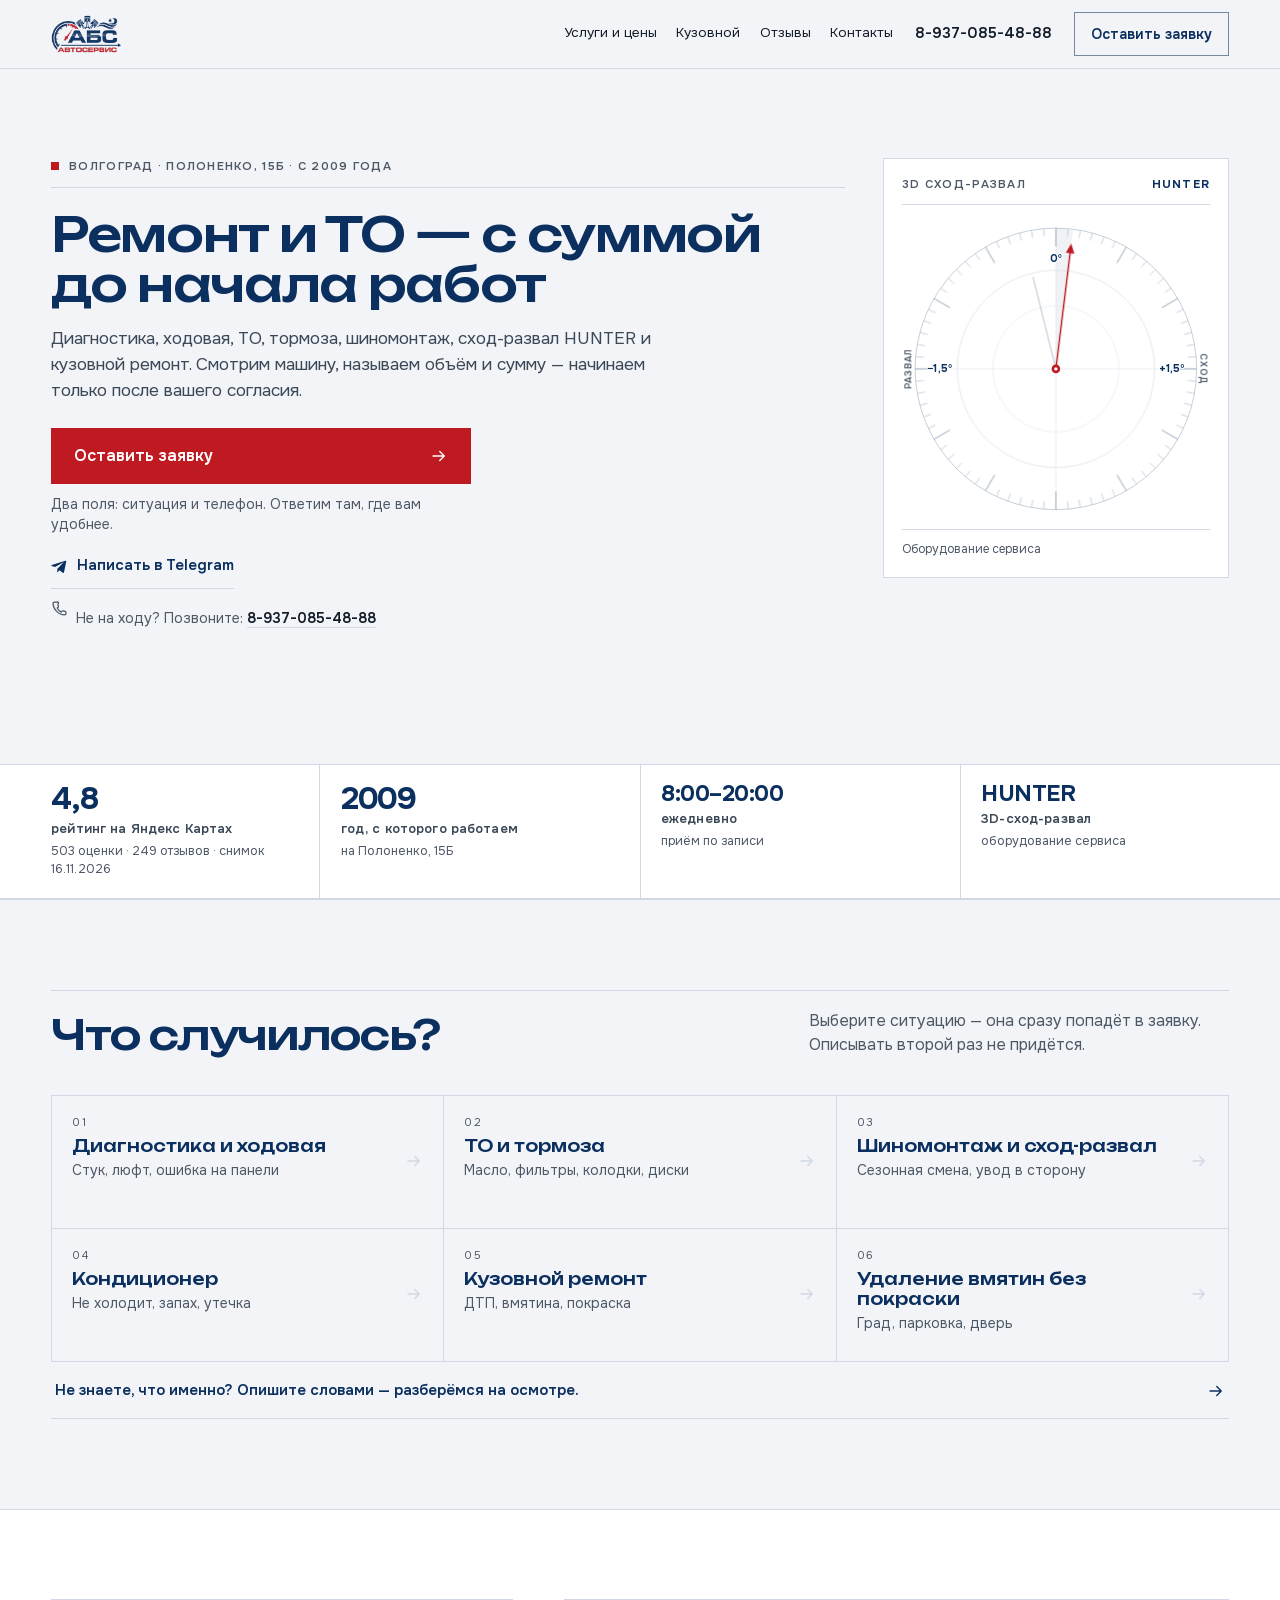
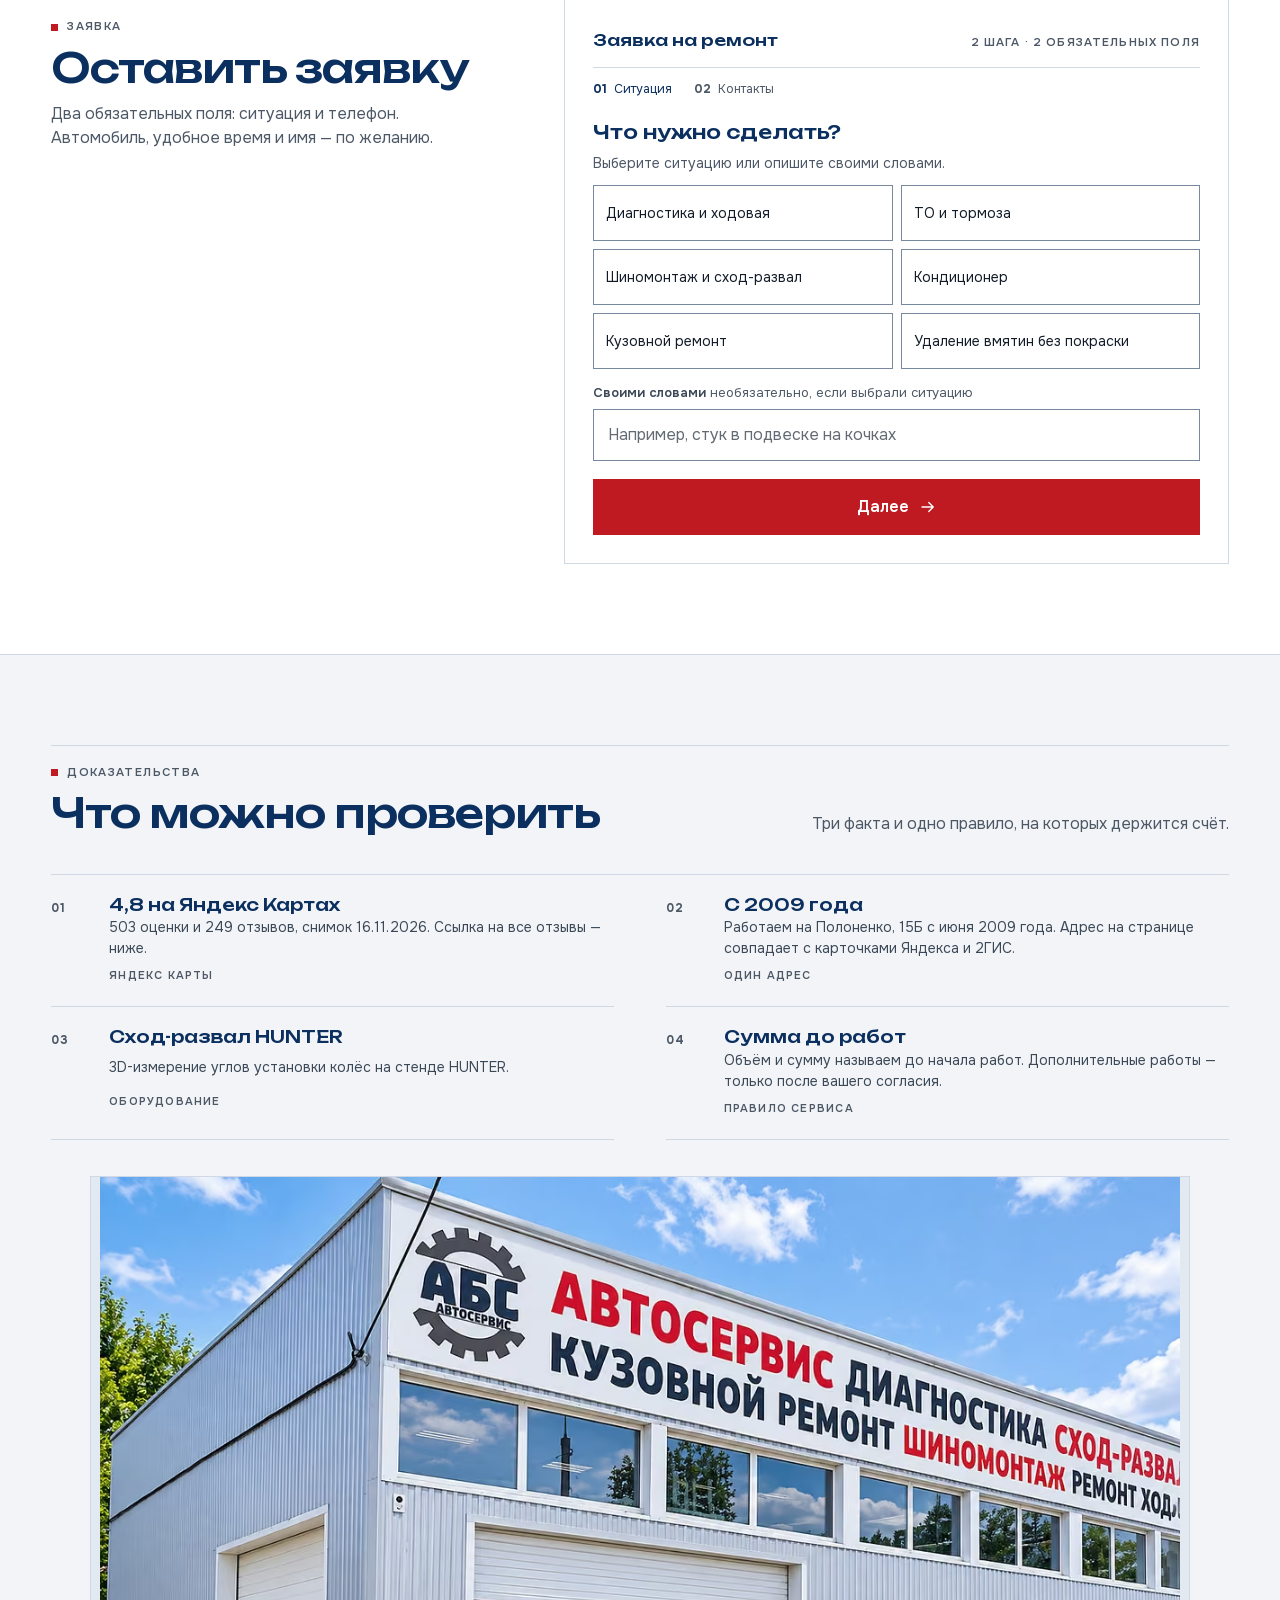
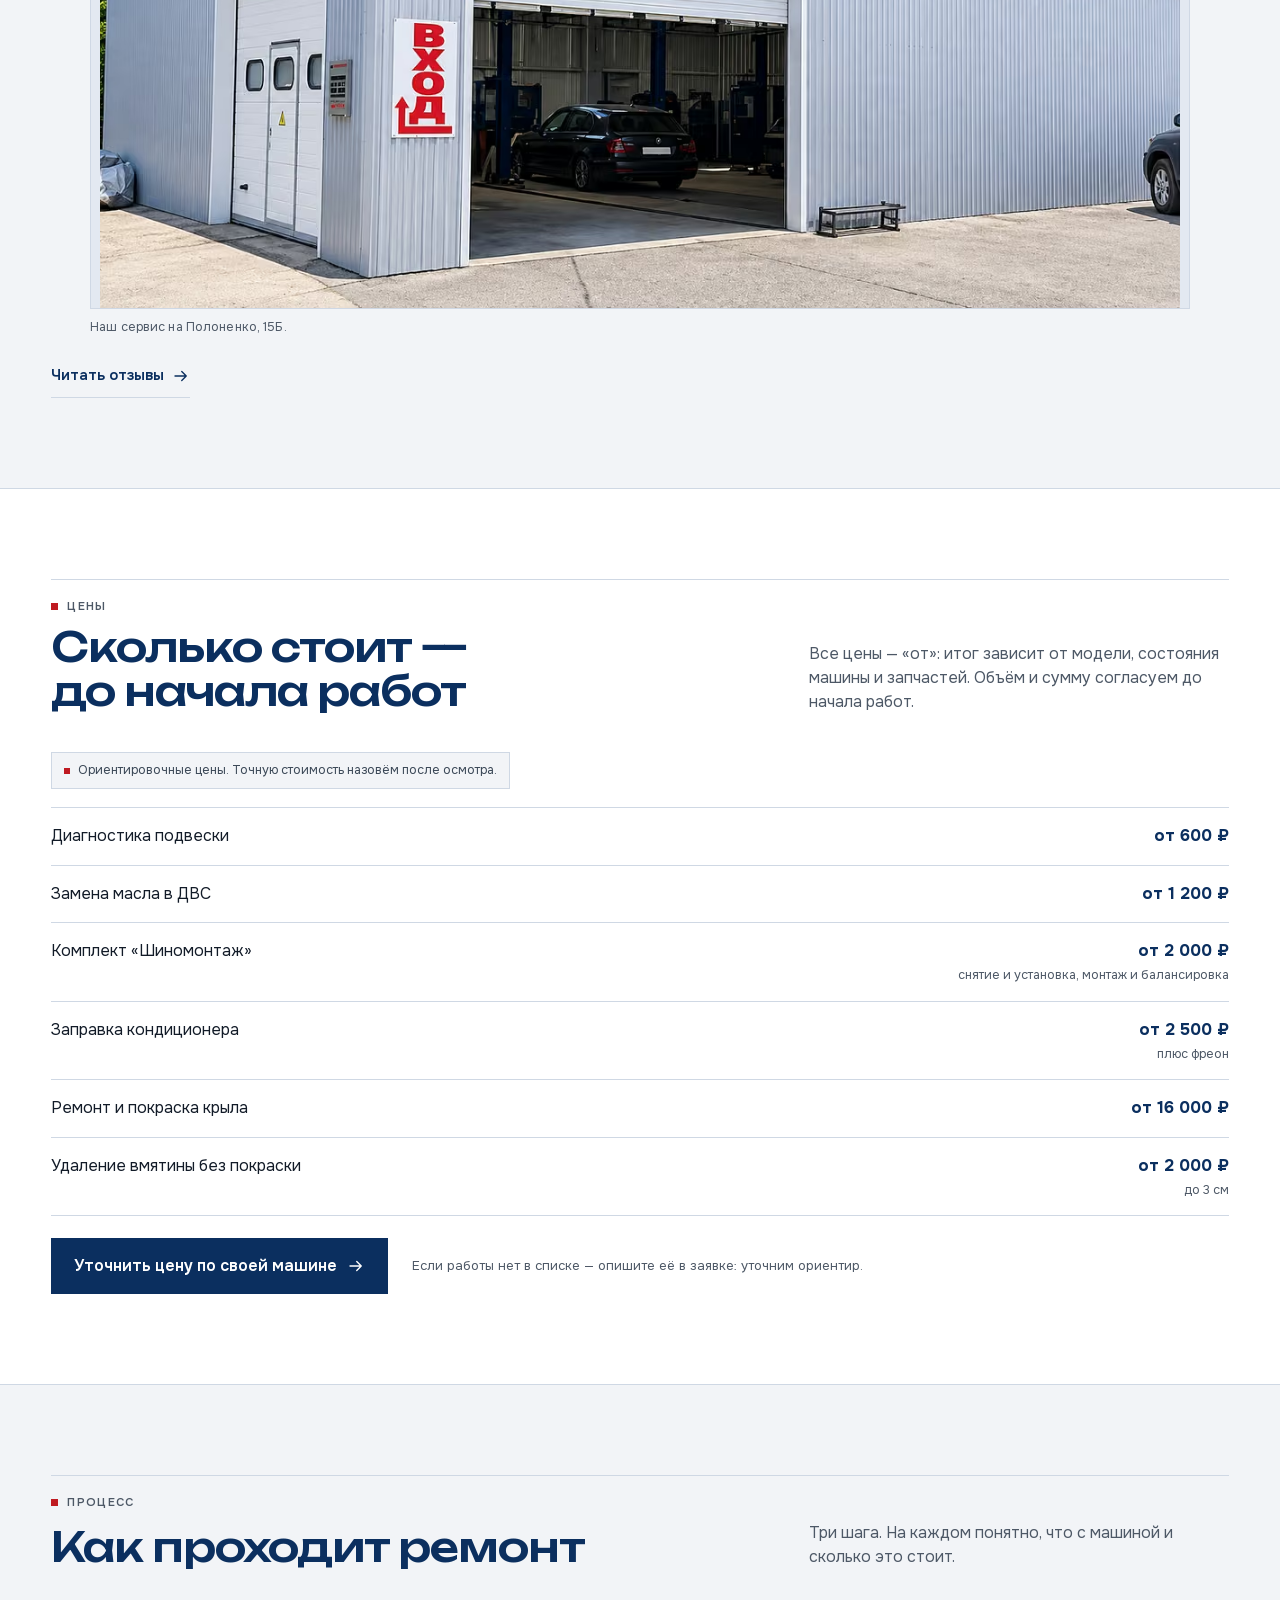
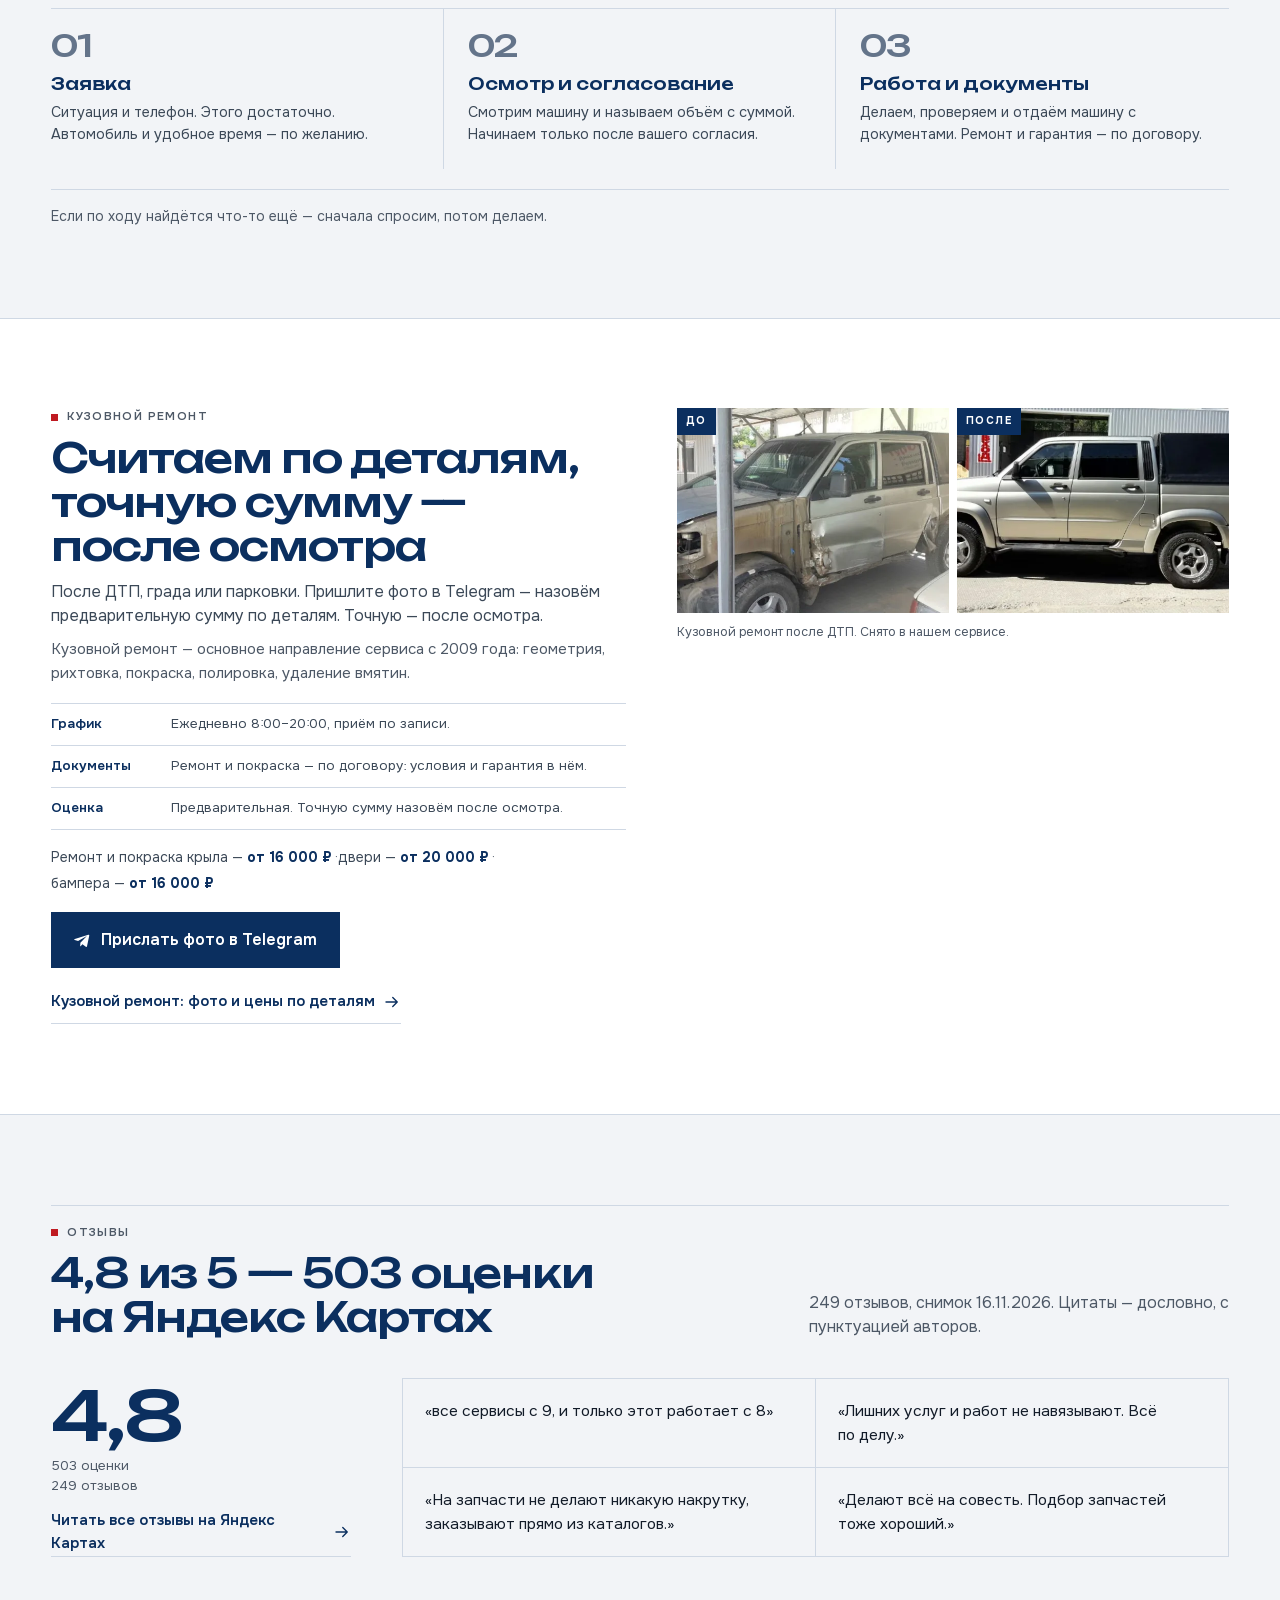
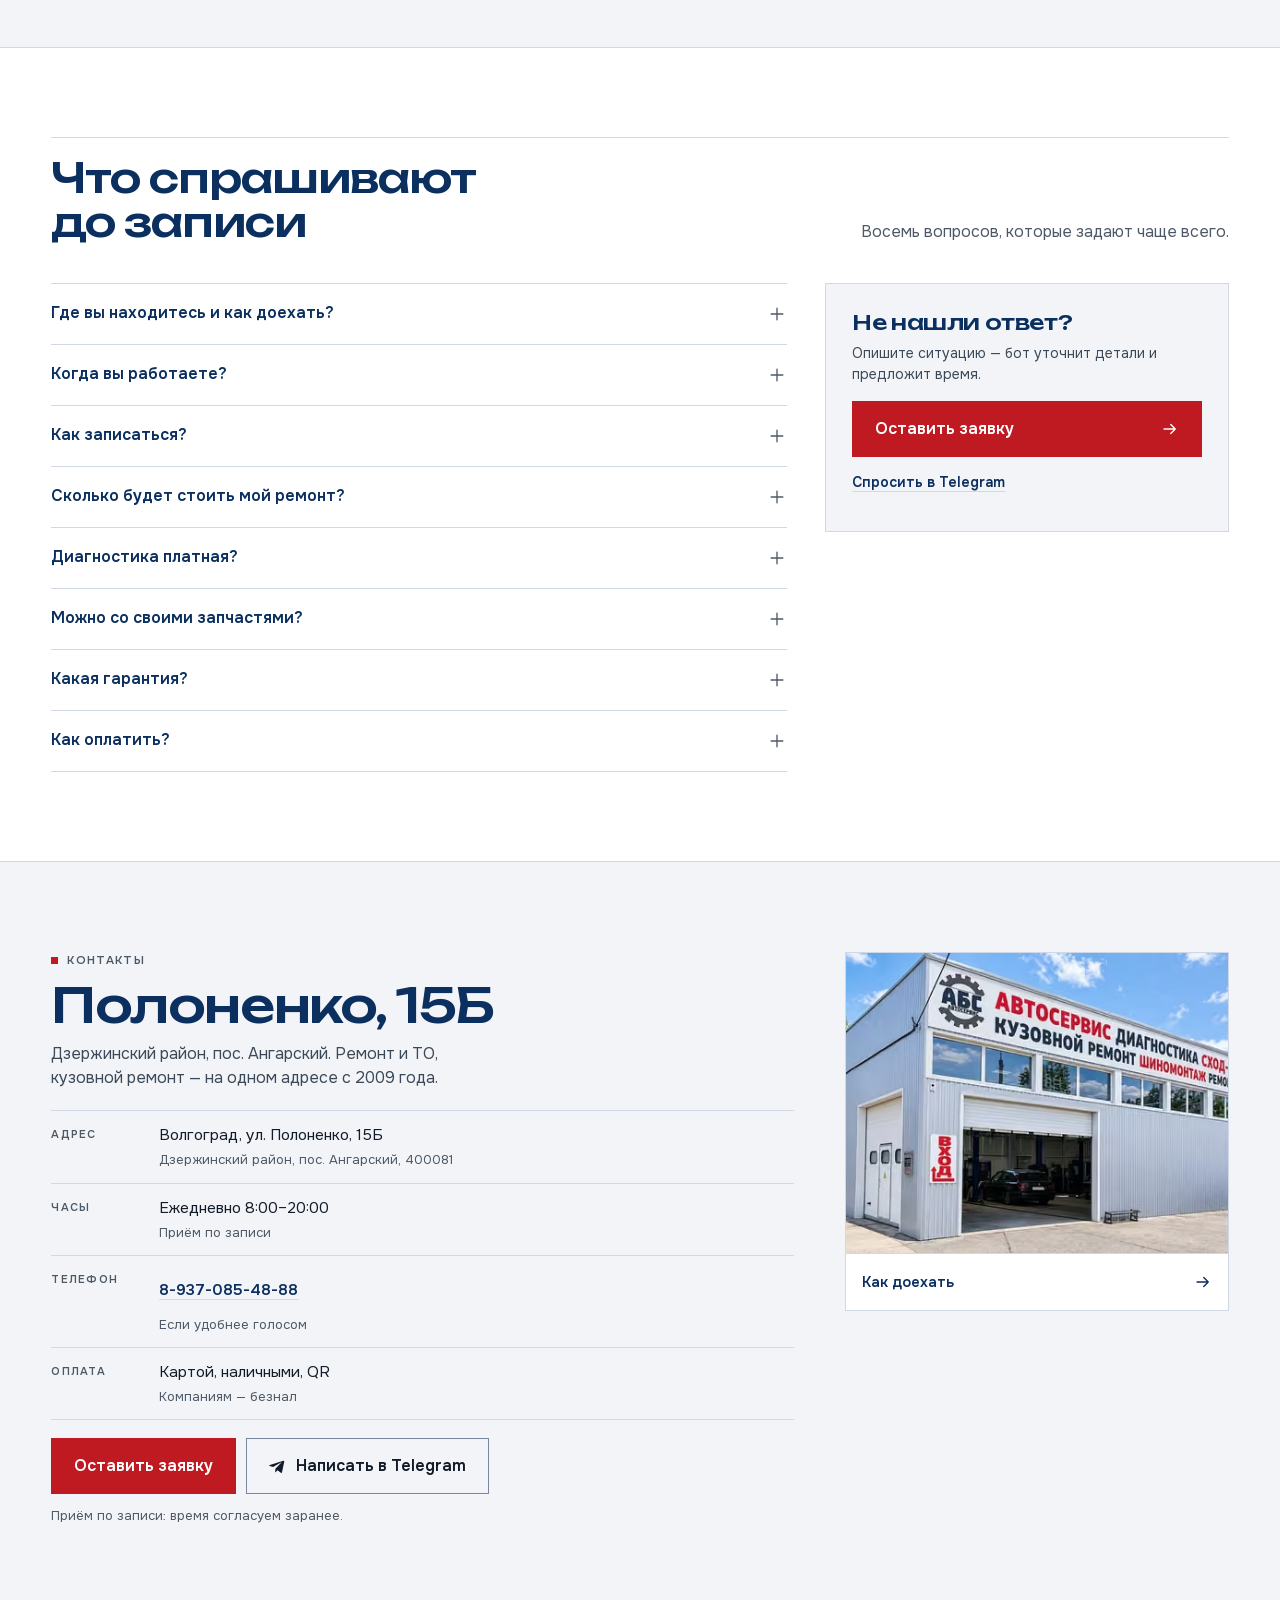
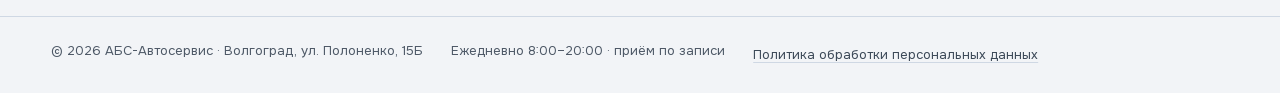
==== commit b299cf27: "v8: FIX после приёмки — MAX без ссылок, видимые 422, один form_start, фото 3:2 Дельта 04-tz/copy-del" ====
--- a/index.html
+++ b/index.html
@@ -11,7 +11,7 @@
 <link rel="preload" href="assets/fonts/onest-site-var.woff2" as="font" type="font/woff2" crossorigin>
 <link rel="preload" href="assets/fonts/unbounded-site-var.woff2" as="font" type="font/woff2" crossorigin>
 <link rel="stylesheet" href="styles/tokens.css">
-<link rel="stylesheet" href="styles/v8.css?v=8">
+<link rel="stylesheet" href="styles/v8.css?v=9">
 </head>
 <body>
 <a class="skip" href="#main">Перейти к содержимому</a>
@@ -149,7 +149,7 @@
             </g>
             <circle cx="240" cy="240" r="6.5" fill="#bf1a21"/>
             <circle cx="240" cy="240" r="2.6" fill="#fff"/>
-            <text class="g-num" x="240" y="28" text-anchor="middle">0&#176;</text>
+            <text class="g-num" x="240" y="78" text-anchor="middle">0&#176;</text>
             <text class="g-num" x="44" y="244">&#8722;1,5&#176;</text>
             <text class="g-num" x="436" y="244" text-anchor="end">+1,5&#176;</text>
             <text transform="rotate(-90 20 240)" x="20" y="240" text-anchor="middle">РАЗВАЛ</text>
@@ -322,8 +322,8 @@
                 <span class="chan__box"><span class="chan__t">MAX</span></span>
               </label>
             </div>
-            <p class="lead__hint" id="chan-hint">Ответим там, где удобнее. В MAX — на номер, который вы оставите.</p>
-            <p class="lead__chan" id="lead-chan" hidden>В&nbsp;MAX — на номер, который вы оставите.</p>
+            <p class="lead__hint" id="chan-hint">Ответим там, где удобнее. Выбор MAX попадёт в заявку.</p>
+            <p class="lead__chan" id="lead-chan" hidden>Вы выбрали MAX — отметим это в заявке.</p>
 
             <details class="lead__more">
               <summary>Добавить автомобиль, удобное время и имя</summary>
@@ -379,7 +379,7 @@
             <h3 id="lead-done-title">Заявка у нас</h3>
             <p class="lead__no" id="lead-no" hidden></p>
             <p id="lead-done-message"></p>
-            <p class="lead__chan" id="lead-chan-done" hidden>Ответим в&nbsp;MAX на номер, который вы оставили.</p>
+            <p class="lead__chan" id="lead-chan-done" hidden>Вы выбрали MAX — менеджер увидит это в заявке.</p>
             <div class="lead__acts" id="lead-messengers" hidden></div>
             <p class="lead__note">Услуга уже в заявке — заново рассказывать не придётся.</p>
             <p class="lead__note">Заявка — ещё не запись: время согласуем с вами.</p>
@@ -392,7 +392,6 @@
             <div class="lead__acts">
               <button class="btn btn--main" type="button" id="lead-copy"><span>Скопировать текст заявки</span></button>
               <a class="btn btn--ghost" href="https://t.me/abs_auto34_bot?start=src_site_form" data-tg="form-transfer" target="_blank" rel="noopener">Открыть Telegram</a>
-              <span id="lead-max-slot"></span>
             </div>
             <p class="lead__note" id="lead-copy-note">Вставьте скопированный текст в сообщение и отправьте.</p>
           </div>
@@ -590,7 +589,8 @@
         <p class="sec__lead">Восемь вопросов, которые задают чаще всего.</p>
       </header>
 
-      <div class="faq reveal">
+      <div class="faq-wrap">
+        <div class="faq reveal">
         <details>
           <summary><span>Где вы находитесь и как доехать?</span><svg class="faq__m" viewBox="0 0 24 24" width="20" height="20" fill="none" stroke="currentColor" stroke-width="1.6" stroke-linecap="round" aria-hidden="true"><path d="M12 5v14M5 12h14"/></svg></summary>
           <p>Волгоград, Дзержинский район, ул. Полоненко, 15Б, пос. Ангарский. Ориентир — ул. Раздольная. Маршрут есть в Яндекс Картах и 2ГИС.</p>
@@ -623,6 +623,17 @@
           <summary><span>Как оплатить?</span><svg class="faq__m" viewBox="0 0 24 24" width="20" height="20" fill="none" stroke="currentColor" stroke-width="1.6" stroke-linecap="round" aria-hidden="true"><path d="M12 5v14M5 12h14"/></svg></summary>
           <p>Картой, наличными или по QR-коду. Компаниям — безнал.</p>
         </details>
+        </div>
+
+        <aside class="faq-cta reveal" style="--i:1" aria-labelledby="faq-cta-title">
+          <h3 class="faq-cta__title" id="faq-cta-title">Не нашли ответ?</h3>
+          <p class="faq-cta__text">Опишите ситуацию — бот уточнит детали и предложит время.</p>
+          <a class="btn btn--main faq-cta__btn" href="#lead" data-form="faq">
+            <span>Оставить заявку</span>
+            <svg class="i" viewBox="0 0 24 24" width="18" height="18" fill="none" stroke="currentColor" stroke-width="1.8" stroke-linecap="round" stroke-linejoin="round" aria-hidden="true"><path d="M4 12h15M13 6l6 6-6 6"/></svg>
+          </a>
+          <a class="faq-cta__tg" href="https://t.me/abs_auto34_bot?start=src_site_faq" data-tg="faq" target="_blank" rel="noopener">Спросить в Telegram</a>
+        </aside>
       </div>
     </div>
   </section>
@@ -679,7 +690,7 @@
   <a class="btn btn--ghost" href="tel:+79370854888" data-tel="mobile">Позвонить</a>
 </div>
 
-<script src="form.js?v=8" defer></script>
-<script src="motion.js?v=8" defer></script>
+<script src="form.js?v=9" defer></script>
+<script src="motion.js?v=9" defer></script>
 </body>
 </html>
--- a/styles/v8.css
+++ b/styles/v8.css
@@ -7,8 +7,8 @@
   --panel: #fff;
   --fg: var(--ink);
   --ink-2: #3b4857;
-  --muted-ink: #55616f;
-  --rule: #d5dce6;
+  --muted-ink: #4d5866;   /* было 5,73:1 — стало 6,4:1 к фарфору */
+  --rule: #cfd8e4;
   --rule-soft: #e3e9f1;
   --ctl: #78889f;              /* граница поля: 3,6:1 к фарфору */
   --accent: var(--scarlet);
@@ -22,7 +22,7 @@
   --ease: cubic-bezier(.16, 1, .3, 1);
   --t-fast: 160ms;
   --t-state: 280ms;
-  --t-reveal: 520ms;
+  --t-reveal: 480ms;
 }
 
 *, *::before, *::after { box-sizing: border-box; }
@@ -57,7 +57,7 @@
 
 .label {
   display: flex; align-items: center; gap: 9px;
-  font-size: 11px; font-weight: 600; letter-spacing: .14em;
+  font-size: 11.5px; font-weight: 600; letter-spacing: .12em;
   text-transform: uppercase; color: var(--muted-ink);
 }
 .label::before { content: ""; width: 7px; height: 7px; background: var(--accent); flex: none; }
@@ -139,7 +139,7 @@
 .hero__eyebrow {
   display: flex; align-items: center; gap: 10px;
   padding-bottom: 12px; border-bottom: 1px solid var(--rule);
-  font-size: 11px; font-weight: 600; letter-spacing: .13em;
+  font-size: 11.5px; font-weight: 600; letter-spacing: .11em;
   text-transform: uppercase; color: var(--muted-ink);
 }
 .hero__geo { display: flex; align-items: center; gap: 10px; }
@@ -162,7 +162,7 @@
 }
 .hero__cta { display: flex; flex-direction: column; align-items: flex-start; gap: 10px; margin-top: clamp(16px, 2vw, 24px); max-width: 420px; }
 .hero__cta .btn--main { width: 100%; justify-content: space-between; }
-.hero__micro { font-size: 13.5px; line-height: 1.45; color: var(--muted-ink); }
+.hero__micro { font-size: 14px; line-height: 1.45; color: var(--muted-ink); }
 .hero__tg {
   display: inline-flex; align-items: center; gap: 9px; min-height: 44px;
   font-size: 15px; font-weight: 600; color: var(--navy); text-decoration: none;
@@ -188,38 +188,44 @@
 .sheet__head {
   display: flex; align-items: baseline; justify-content: space-between; gap: 10px;
   padding-bottom: 10px; border-bottom: 1px solid var(--rule);
-  font-size: 10.5px; font-weight: 600; letter-spacing: .14em;
+  font-size: 11.5px; font-weight: 600; letter-spacing: .11em;
   text-transform: uppercase; color: var(--muted-ink);
 }
 .sheet__head b { color: var(--navy); font-weight: 700; letter-spacing: .1em; }
 .sheet__gauge { padding: 10px 0 6px; }
 .sheet__gauge svg { width: 100%; max-width: 360px; margin-inline: auto; overflow: visible; }
 .sheet__gauge text {
-  font-family: "Onest", sans-serif; font-size: 10.5px; font-weight: 600;
-  letter-spacing: .16em; fill: var(--muted-ink);
-}
-.sheet__gauge .g-num { font-size: 11px; letter-spacing: .04em; font-variant-numeric: tabular-nums; }
-.sheet__foot { margin: 0; padding-top: 10px; border-top: 1px solid var(--rule); font-size: 11.5px; color: var(--muted-ink); }
+  font-family: "Onest", sans-serif; font-size: 14px; font-weight: 600;
+  letter-spacing: .1em; fill: #4a5768;
+  paint-order: stroke; stroke: #fff; stroke-width: 3px; stroke-linejoin: round;  /* белый обвод под сеткой круга */
+}
+.sheet__gauge .g-num { font-size: 16px; letter-spacing: .02em; font-weight: 700; fill: var(--navy); font-variant-numeric: tabular-nums; }
+.sheet__foot { margin: 0; padding-top: 10px; border-top: 1px solid var(--rule); font-size: 12px; color: var(--muted-ink); }
 
 /* Игла: конечное положение задано статикой, движение — добавкой класса из motion.js */
 .g-needle { transform-origin: 240px 240px; transform: rotate(7deg); }
+.g-needle line { stroke-width: 2.2; }
 .g-tick { opacity: 1; }
 .js .sheet.is-lit .g-needle { animation: v8-sweep 900ms var(--ease) both; }
 .js .sheet.is-lit .g-tick { animation: v8-tick 520ms var(--ease) both; }
-@keyframes v8-sweep { from { transform: rotate(-16deg); } to { transform: rotate(7deg); } }
+@keyframes v8-sweep { 0% { transform: rotate(-17deg); } 70% { transform: rotate(8.6deg); } 100% { transform: rotate(7deg); } }
 @keyframes v8-tick { from { opacity: 0; } to { opacity: 1; } }
 
-/* Фото сервиса — документ, а не фон: полоса стоит в доказательствах, где у неё есть работа */
-.proof-photo { position: relative; margin: clamp(20px, 2.6vw, 34px) 0 0; }
-.proof-photo img {
-  width: 100%; height: clamp(190px, 28vw, 400px);
-  object-fit: cover; object-position: 50% 56%;
-}
+/* Фото сервиса — документ, а не фон: карточка 3:2, кадр целиком, подпись под кадром */
+.proof-photo {
+  width: 100%; max-width: 1100px;
+  margin: clamp(22px, 2.8vw, 38px) auto 0;
+  padding-inline: var(--gut);
+}
+.proof-photo picture {
+  display: block; aspect-ratio: 3 / 2;
+  background: var(--rule-soft); border: 1px solid var(--rule);
+}
+.proof-photo img { width: 100%; height: 100%; object-fit: contain; }
+@media (min-width: 901px) { .proof-photo { padding-inline: 0; } }   /* на десктопе кадр = 1100, поля держит сетка секции */
 .proof-photo figcaption {
-  position: absolute; left: var(--gut); bottom: 0;
-  padding: 7px 12px;
-  background: var(--deep); color: #fff;
-  font-size: 11.5px; letter-spacing: .03em;
+  margin-top: 10px;
+  font-size: 12.5px; line-height: 1.4; letter-spacing: .01em; color: var(--muted-ink);
 }
 
 /* Полоса фактов */
@@ -238,8 +244,8 @@
   font-variant-numeric: tabular-nums; white-space: nowrap;
 }
 .fact__n--sm { font-size: clamp(18px, .7rem + .9vw, 25px); letter-spacing: -.02em; }
-.fact__l { font-size: 12.5px; font-weight: 600; letter-spacing: .02em; color: var(--ink-2); }
-.fact__note { font-size: 12px; line-height: 1.4; color: var(--muted-ink); }
+.fact__l { font-size: 13px; font-weight: 600; letter-spacing: .01em; color: var(--ink-2); }
+.fact__note { font-size: 12.5px; line-height: 1.4; color: var(--muted-ink); }
 
 /* ── Секции ─────────────────────────────────────────────────────────── */
 .sec { padding-block: var(--sec); border-top: 1px solid var(--rule); }
@@ -275,7 +281,7 @@
 .sit:hover { background: var(--panel); }
 .sit__n { grid-column: 1; font-size: 11px; letter-spacing: .14em; color: var(--muted-ink); font-variant-numeric: tabular-nums; }
 .sit__h { grid-column: 1; font-family: var(--font-display); font-size: 16.5px; font-weight: 500; line-height: 1.22; color: var(--navy); }
-.sit__p { grid-column: 1; font-size: 13.5px; line-height: 1.4; color: var(--muted-ink); }
+.sit__p { grid-column: 1; font-size: 14px; line-height: 1.4; color: var(--muted-ink); }
 .sit .i { grid-column: 2; grid-row: 1 / span 3; align-self: center; color: var(--rule); transition: color var(--t-fast) var(--ease), transform var(--t-fast) var(--ease); }
 .sit:hover .i { color: var(--accent); transform: translateX(3px); }
 
@@ -301,7 +307,7 @@
 .lead { background: var(--panel); border: 1px solid var(--rule); padding: clamp(16px, 2.2vw, 28px); }
 .lead__top { display: flex; flex-wrap: wrap; align-items: baseline; justify-content: space-between; gap: 4px 12px; }
 .lead__name { font-family: var(--font-display); font-size: 16px; font-weight: 500; color: var(--navy); }
-.lead__meta { font-size: 11px; font-weight: 600; letter-spacing: .12em; text-transform: uppercase; color: var(--muted-ink); }
+.lead__meta { font-size: 11.5px; font-weight: 600; letter-spacing: .1em; text-transform: uppercase; color: var(--muted-ink); }
 .lead__steps { display: flex; gap: 22px; margin: 14px 0 0; padding: 12px 0 0; border-top: 1px solid var(--rule); }
 .lead__steps li { display: flex; align-items: center; gap: 7px; font-size: 12.5px; color: var(--muted-ink); }
 .lead__steps b { font-weight: 700; font-variant-numeric: tabular-nums; }
@@ -314,7 +320,7 @@
   font-family: var(--font-display); font-size: 19px; font-weight: 500; color: var(--navy);
 }
 .lead__pane legend + * { clear: both; }
-.lead__hint { font-size: 13.5px; line-height: 1.45; color: var(--muted-ink); }
+.lead__hint { font-size: 14px; line-height: 1.45; color: var(--muted-ink); }
 .lead__chips { display: grid; grid-template-columns: repeat(2, minmax(0, 1fr)); gap: 8px; margin-top: 12px; }
 .chip {
   display: flex; align-items: center; justify-content: space-between; gap: 8px;
@@ -400,6 +406,7 @@
 .lead__done { padding-top: 4px; }
 .lead__done h3 { font-family: var(--font-display); font-size: 21px; font-weight: 500; line-height: 1.2; color: var(--navy); }
 .lead__done p { margin-top: 10px; font-size: 15px; line-height: 1.5; color: var(--ink-2); }
+.lead__done p:empty { display: none; }
 .lead__check { width: 42px; height: 42px; display: grid; place-items: center; border: 1px solid var(--rule); color: var(--ok, #1d6b45); }
 .lead__check svg { width: 22px; height: 22px; opacity: .25; }
 .lead__check.is-on svg { opacity: 1; }
@@ -426,7 +433,7 @@
 .proof__n { grid-row: 1 / span 3; font-size: 12px; font-weight: 700; letter-spacing: .1em; color: var(--muted-ink); font-variant-numeric: tabular-nums; padding-top: 4px; }
 .proof h3 { grid-column: 2; font-family: var(--font-display); font-size: 17px; font-weight: 500; line-height: 1.2; color: var(--navy); }
 .proof p { grid-column: 2; font-size: 14px; line-height: 1.5; color: var(--ink-2); }
-.proof__tag { grid-column: 2; justify-self: start; margin-top: 6px; font-size: 10.5px; font-weight: 600; letter-spacing: .12em; text-transform: uppercase; color: var(--muted-ink); }
+.proof__tag { grid-column: 2; justify-self: start; margin-top: 6px; font-size: 11px; font-weight: 600; letter-spacing: .11em; text-transform: uppercase; color: var(--muted-ink); }
 .proofs__more { margin-top: 18px; display: flex; }
 
 /* ── Цены ───────────────────────────────────────────────────────────── */
@@ -451,8 +458,11 @@
 .step { padding: 22px 24px 24px 0; border-right: 1px solid var(--rule); }
 .step:last-child { border-right: 0; }
 .step + .step { padding-left: 24px; }
-.step__n { display: block; font-family: var(--font-display); font-size: clamp(28px, 2.4vw, 40px); font-weight: 500; line-height: 1; letter-spacing: -.03em; color: var(--ctl); font-variant-numeric: tabular-nums; }  /* 3,27:1 — крупный текст проходит порог */
+.step__n { display: block; font-family: var(--font-display); font-size: clamp(28px, 2.4vw, 40px); font-weight: 500; line-height: 1; letter-spacing: -.03em; color: #64748a; font-variant-numeric: tabular-nums; }  /* 4,0:1 — крупный текст */
 .step h3 { margin-top: 12px; font-family: var(--font-display); font-size: 17px; font-weight: 500; line-height: 1.2; color: var(--navy); }
+@media (min-width: 901px) and (max-width: 1180px) {
+  .step h3 { min-height: 2.4em; }   /* «Осмотр и согласование» переносится — выравниваем описания */
+}
 .step p { margin-top: 8px; font-size: 14.5px; line-height: 1.5; color: var(--ink-2); }
 .steps__note { margin-top: 20px; padding-top: 16px; border-top: 1px solid var(--rule); font-size: 14px; color: var(--muted-ink); }
 
@@ -498,8 +508,12 @@
 .quote { background: var(--bg); padding: 20px 22px; }
 .quote p { font-size: 15.5px; line-height: 1.55; color: var(--ink); text-wrap: pretty; }
 
-/* ── FAQ ────────────────────────────────────────────────────────────── */
-.faq { max-width: 900px; border-top: 1px solid var(--rule); }
+/* ── FAQ + приглашение ───────────────────────────────────────────────── */
+.faq-wrap {
+  display: grid; grid-template-columns: minmax(0, 1.55fr) minmax(280px, .85fr);
+  gap: clamp(20px, 3vw, 48px); align-items: start;
+}
+.faq { border-top: 1px solid var(--rule); }
 .faq details { border-bottom: 1px solid var(--rule); }
 .faq summary {
   display: flex; align-items: center; justify-content: space-between; gap: 16px;
@@ -510,6 +524,20 @@
 .faq__m { color: var(--muted-ink); transition: transform var(--t-fast) var(--ease); }
 .faq details[open] .faq__m { transform: rotate(45deg); }
 .faq p { padding: 0 0 18px; max-width: 68ch; font-size: 15px; line-height: 1.55; color: var(--ink-2); }
+
+.faq-cta { padding: clamp(18px, 2.2vw, 26px); border: 1px solid var(--rule); background: var(--bg); }
+.faq-cta__title {
+  font-family: var(--font-display); font-size: clamp(18px, 1rem + .45vw, 21px);
+  font-weight: 500; line-height: 1.2; letter-spacing: -.02em; color: var(--navy);
+}
+.faq-cta__text { margin-top: 8px; font-size: 14px; line-height: 1.5; color: var(--ink-2); }
+.faq-cta__btn { width: 100%; justify-content: space-between; margin-top: 16px; }
+.faq-cta__tg {
+  display: inline-flex; align-items: center; min-height: 44px; margin-top: 4px;
+  font-size: 14px; font-weight: 600; color: var(--navy); text-decoration: underline;
+  text-decoration-color: var(--rule); text-underline-offset: 4px;
+}
+.faq-cta__tg:hover { text-decoration-color: var(--navy); }
 
 /* ── Контакты ───────────────────────────────────────────────────────── */
 .ct { display: grid; grid-template-columns: minmax(0, 1fr) clamp(280px, 30vw, 400px); gap: clamp(24px, 4vw, 64px); align-items: start; }
@@ -544,7 +572,7 @@
 .mbar { display: none; }
 
 /* ── Появление: только opacity/transform, один easing ───────────────── */
-.js .reveal { opacity: 0; transform: translate3d(0, 16px, 0); transition: opacity var(--t-reveal) var(--ease), transform var(--t-reveal) var(--ease); transition-delay: calc(var(--i, 0) * 60ms); }
+.js .reveal { opacity: 0; transform: translate3d(0, 12px, 0); transition: opacity var(--t-reveal) var(--ease), transform var(--t-reveal) var(--ease); transition-delay: calc(var(--i, 0) * 70ms); }
 .js .reveal.is-in { opacity: 1; transform: none; }
 
 /* ── Адаптив ────────────────────────────────────────────────────────── */
@@ -580,6 +608,21 @@
   .step:last-child { border-bottom: 0; }
   .quotes { grid-template-columns: minmax(0, 1fr); }
   .ct__side { max-width: 460px; }
+  .faq-wrap { grid-template-columns: minmax(0, 1fr); gap: 24px; }
+  .faq-cta { max-width: 460px; }
+
+  /* Шкала на узком экране: законченная полоса-штамп, а не обрезанный круг */
+  .sheet {
+    display: grid; grid-template-columns: minmax(0, 1fr) 104px;
+    grid-template-rows: auto auto; column-gap: 16px; align-items: center;
+    max-width: none; padding: 14px 16px;
+  }
+  .sheet__head { grid-column: 1; grid-row: 1; display: flex; flex-direction: column; align-items: flex-start; gap: 3px; padding-bottom: 0; border-bottom: 0; align-self: end; }
+  .sheet__head b { display: block; font-size: 1.0625rem; letter-spacing: .08em; }
+  .sheet__gauge { grid-column: 2; grid-row: 1 / span 2; padding: 0; }
+  .sheet__gauge svg { max-width: 104px; }
+  .sheet__gauge text { display: none; }   /* в 104 px подписи шкалы не читаются — смысл несёт строка */
+  .sheet__foot { grid-column: 1; grid-row: 2; margin-top: 6px; padding-top: 7px; align-self: start; }
 
   .mbar {
     display: grid; grid-template-columns: minmax(0, 2fr) minmax(0, 1fr); gap: 8px;
@@ -627,5 +670,6 @@
   .js .reveal { opacity: 1; transform: none; transition: none; }
   .js .sheet.is-lit .g-needle { animation: none; transform: rotate(7deg); }
   .js .sheet.is-lit .g-tick { animation: none; opacity: 1; }
-  .mbar, .btn, .link-arrow, .sit .i { transition: none; }
-}
+  .mbar, .btn, .link-arrow, .sit .i, .faq__m, .chip, .chan__box { transition: none; }
+  .faq details[open] .faq__m { transform: none; }
+}
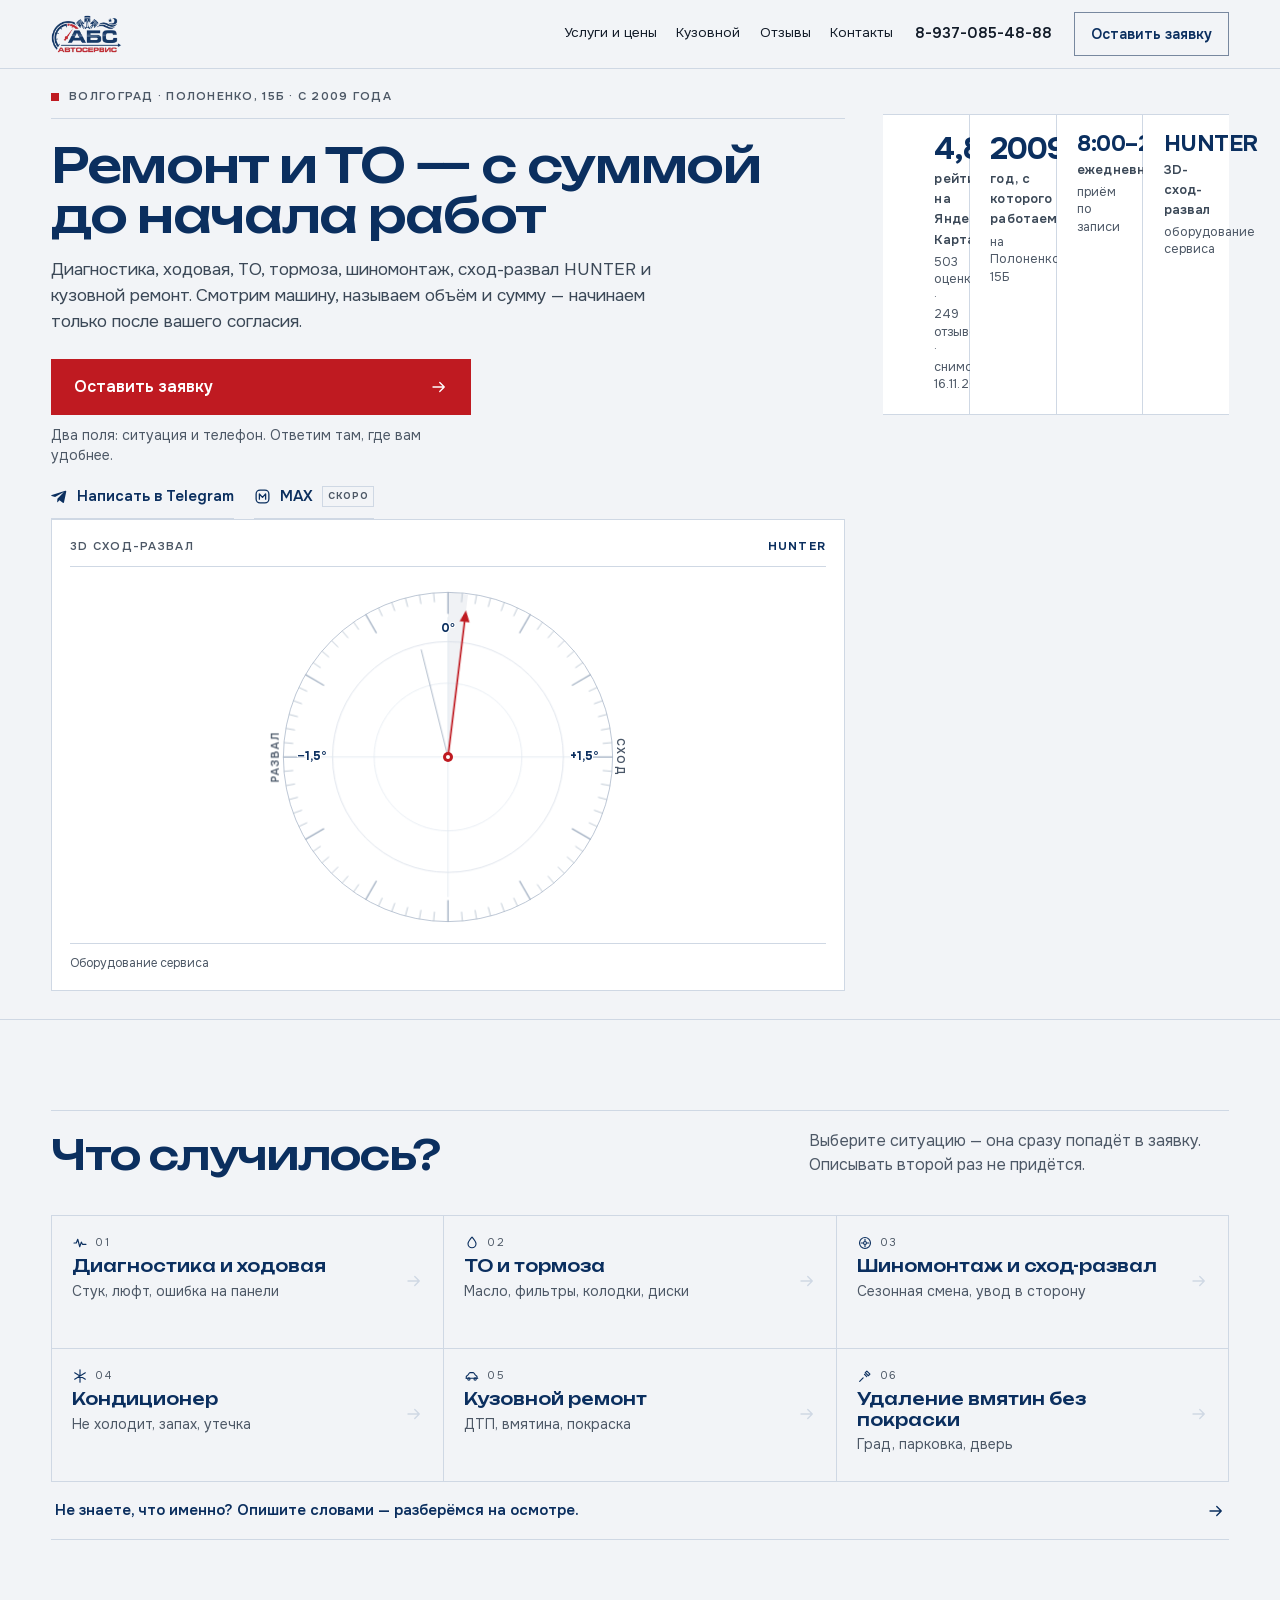
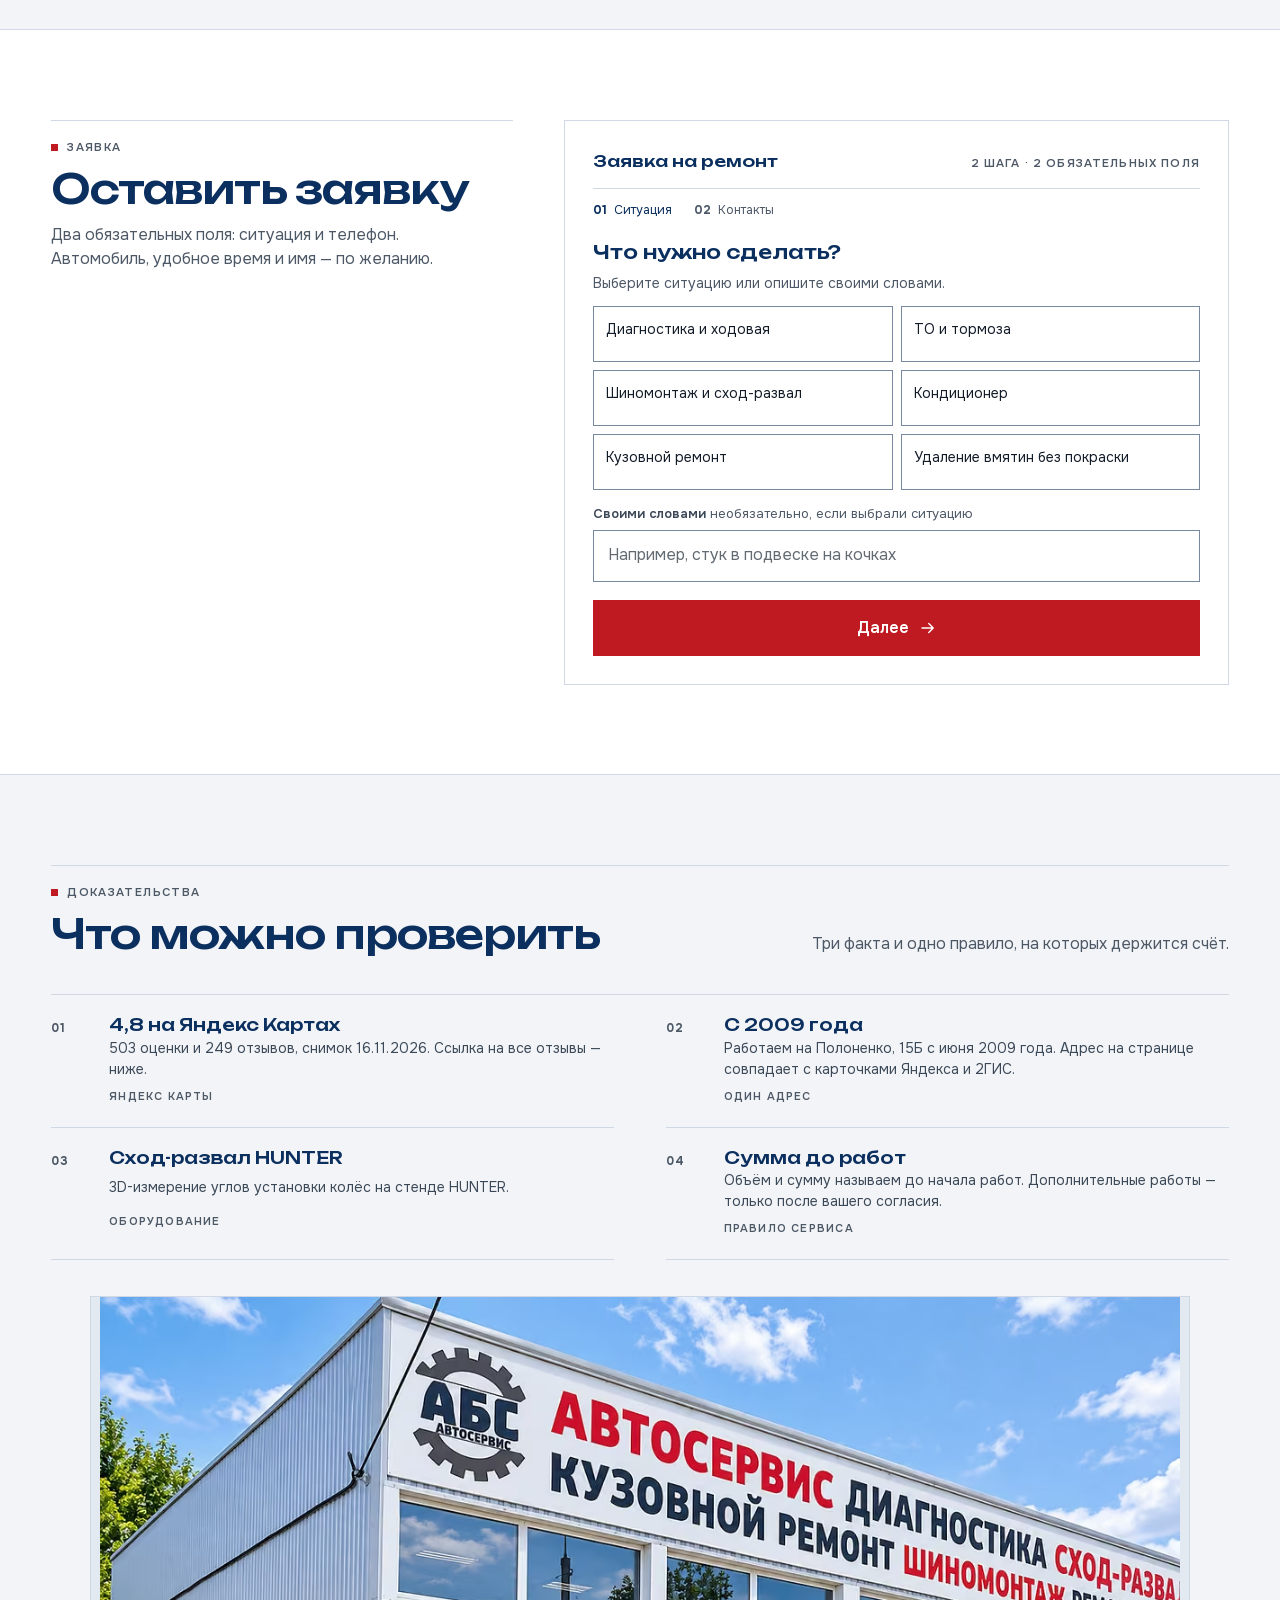
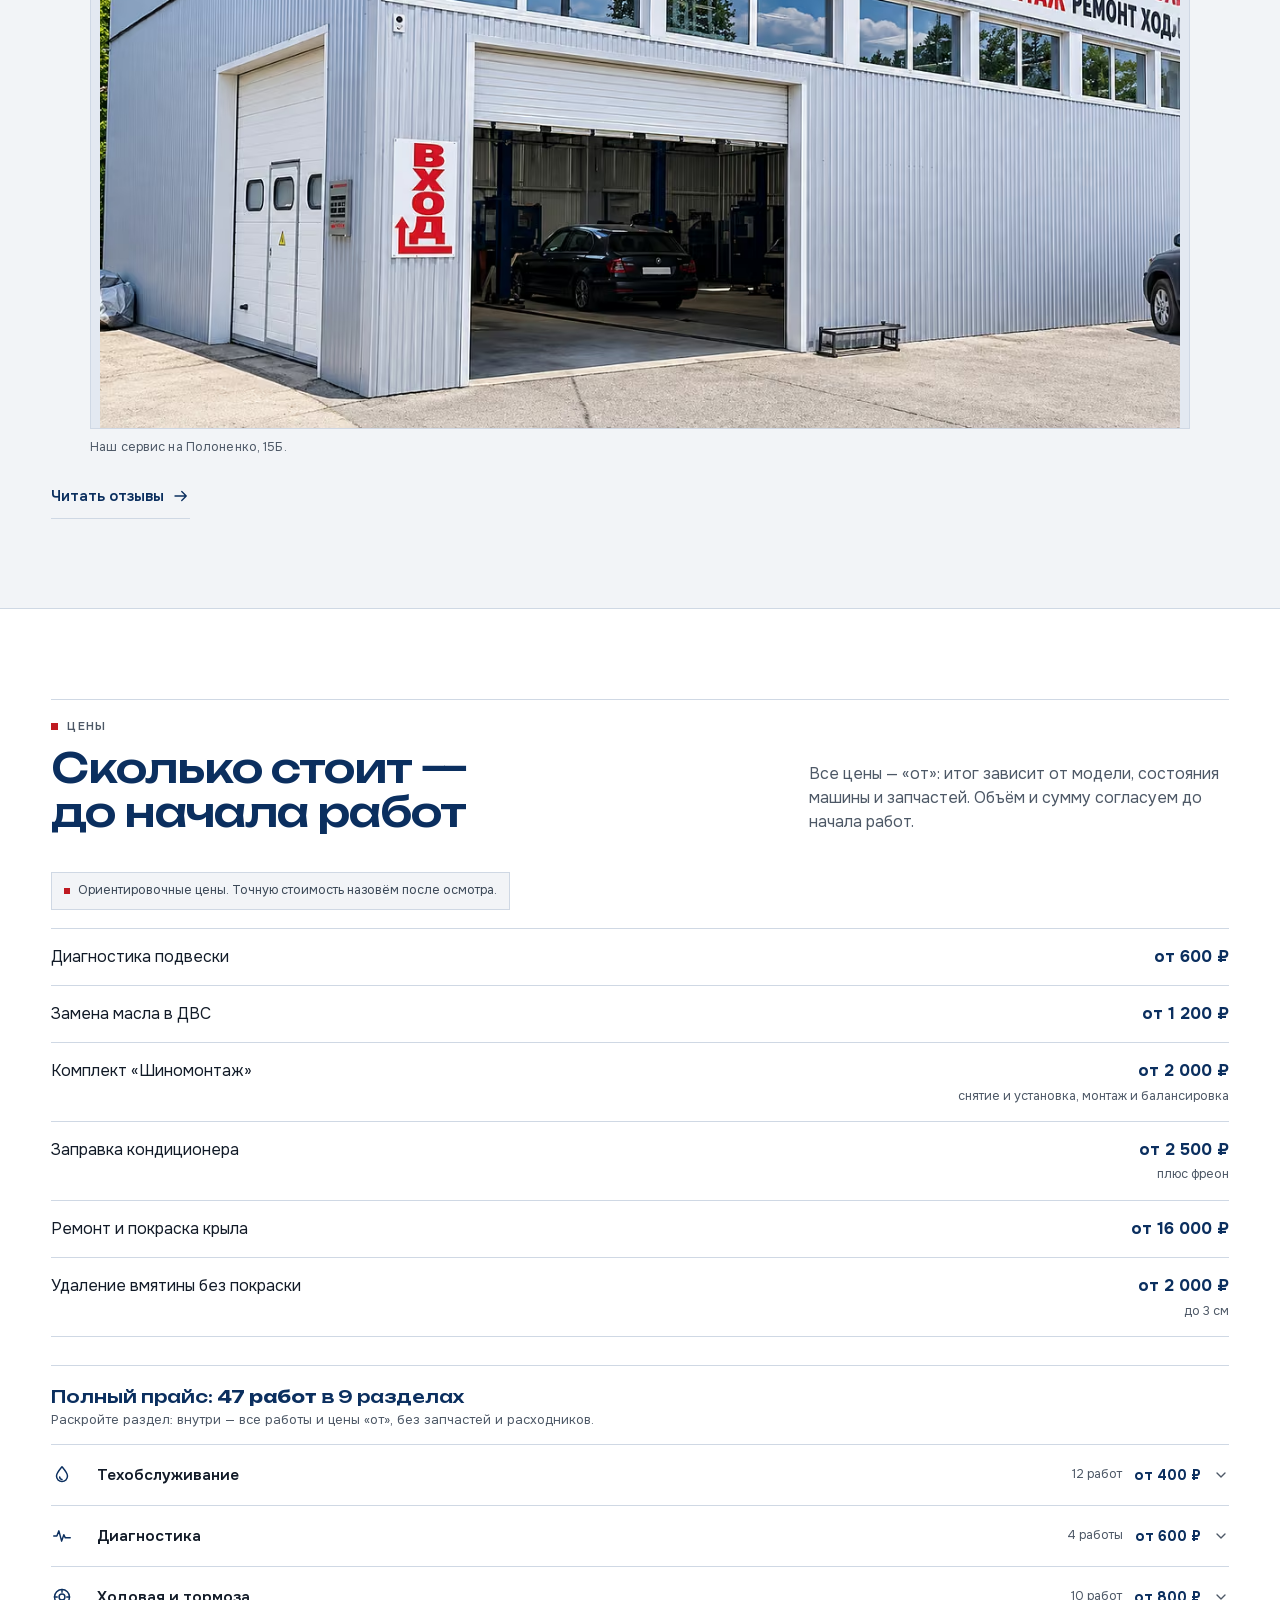
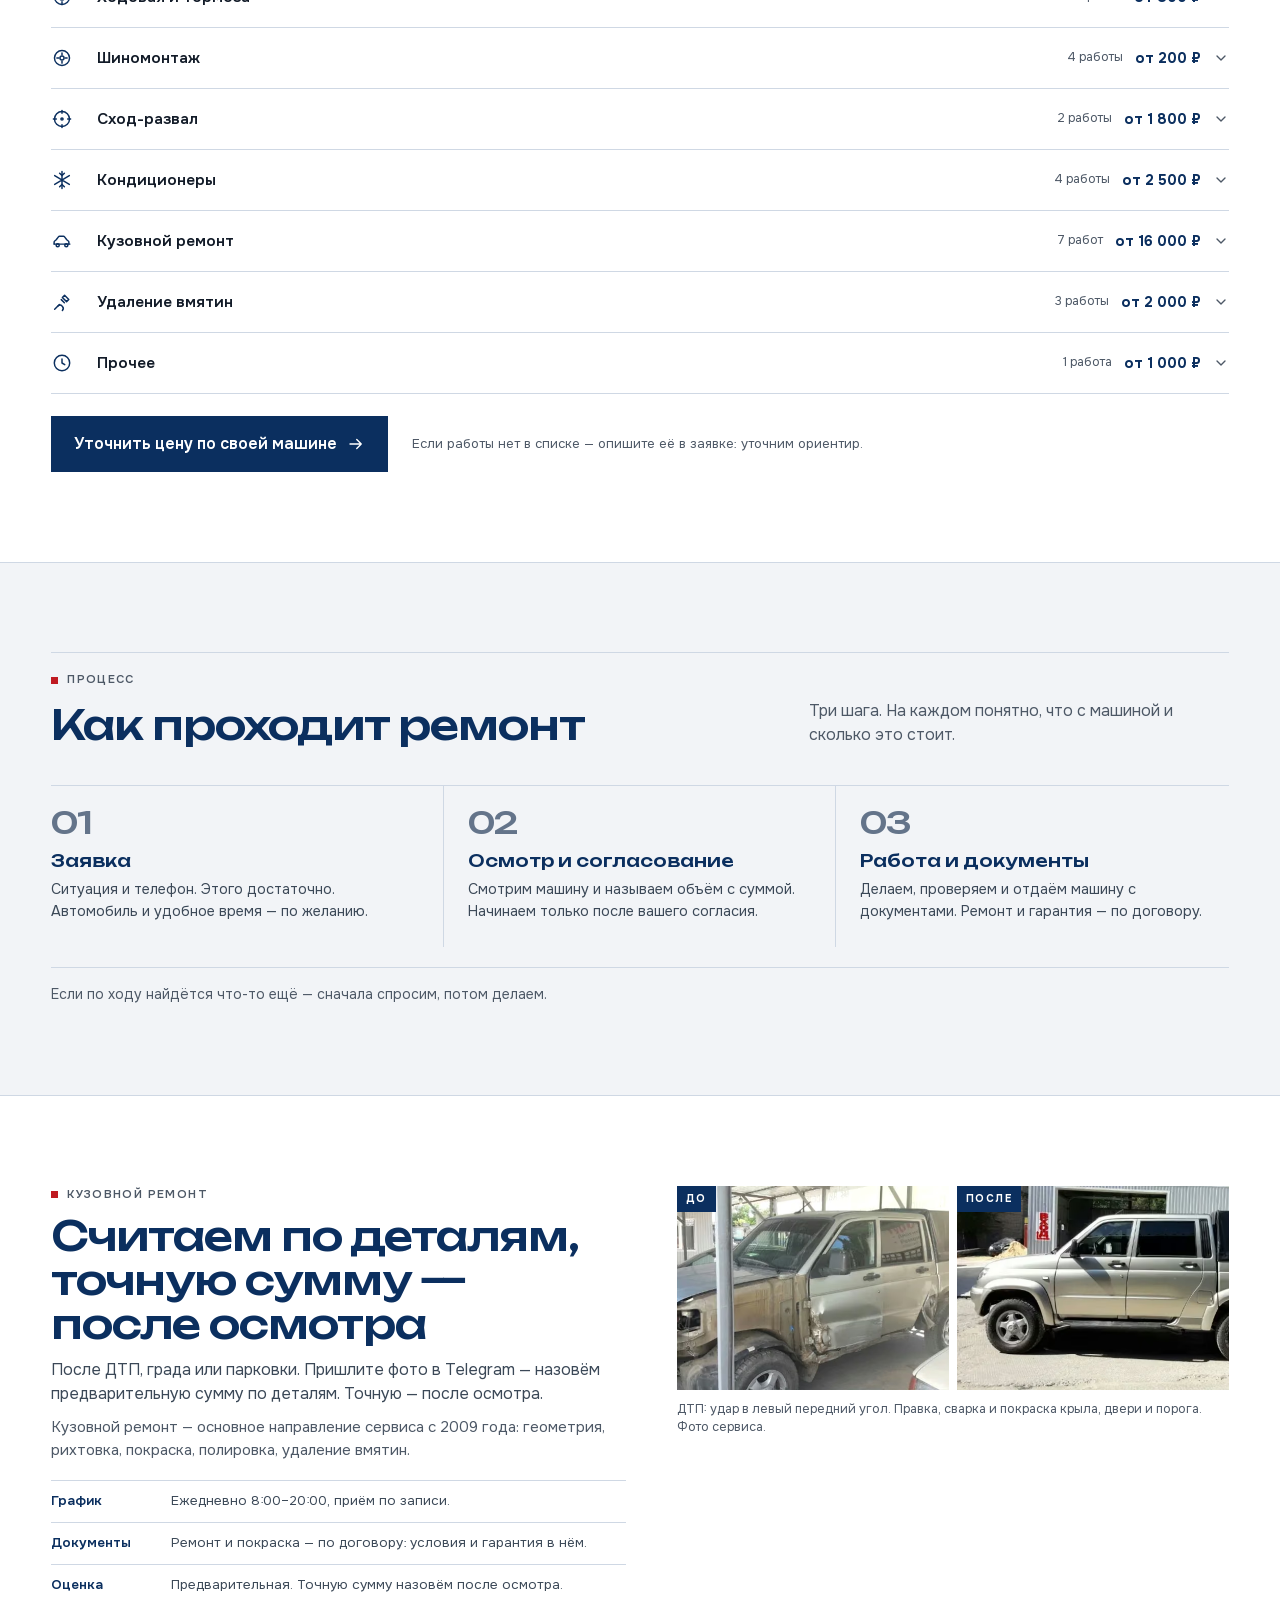
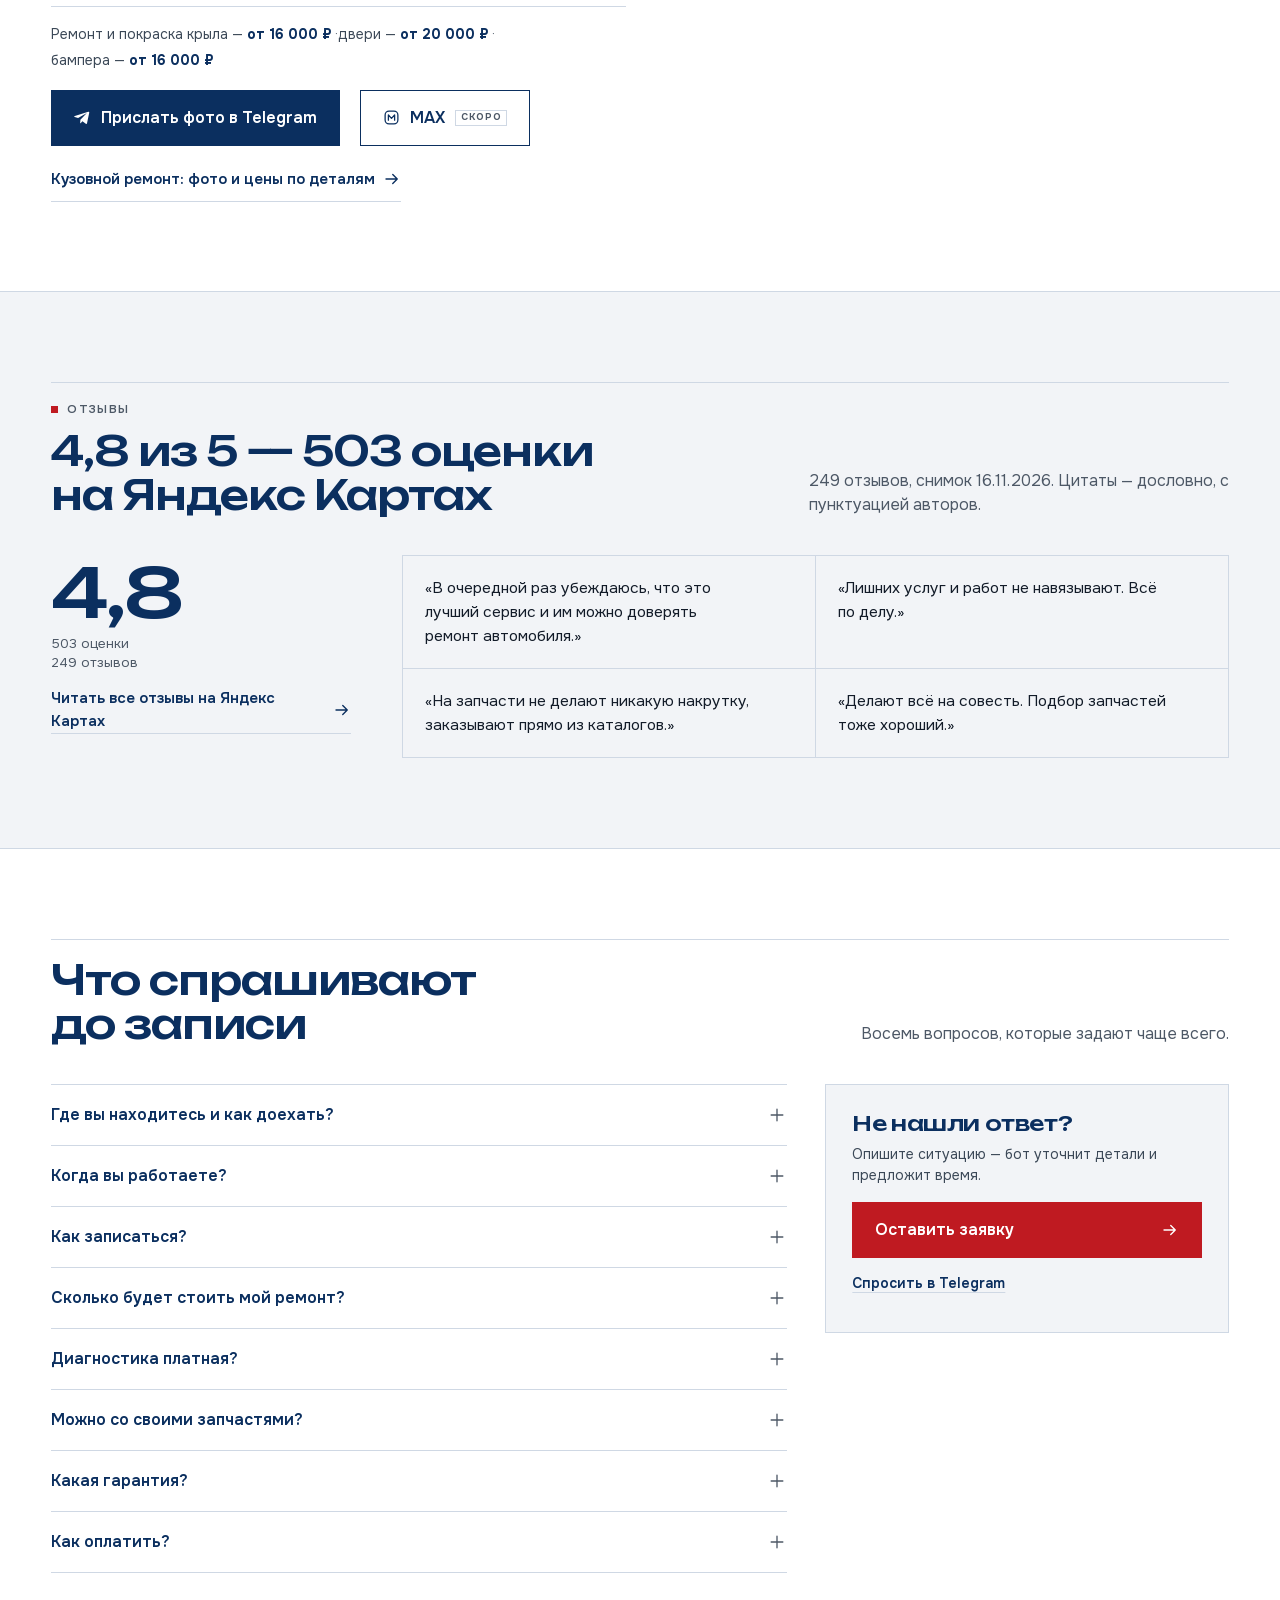
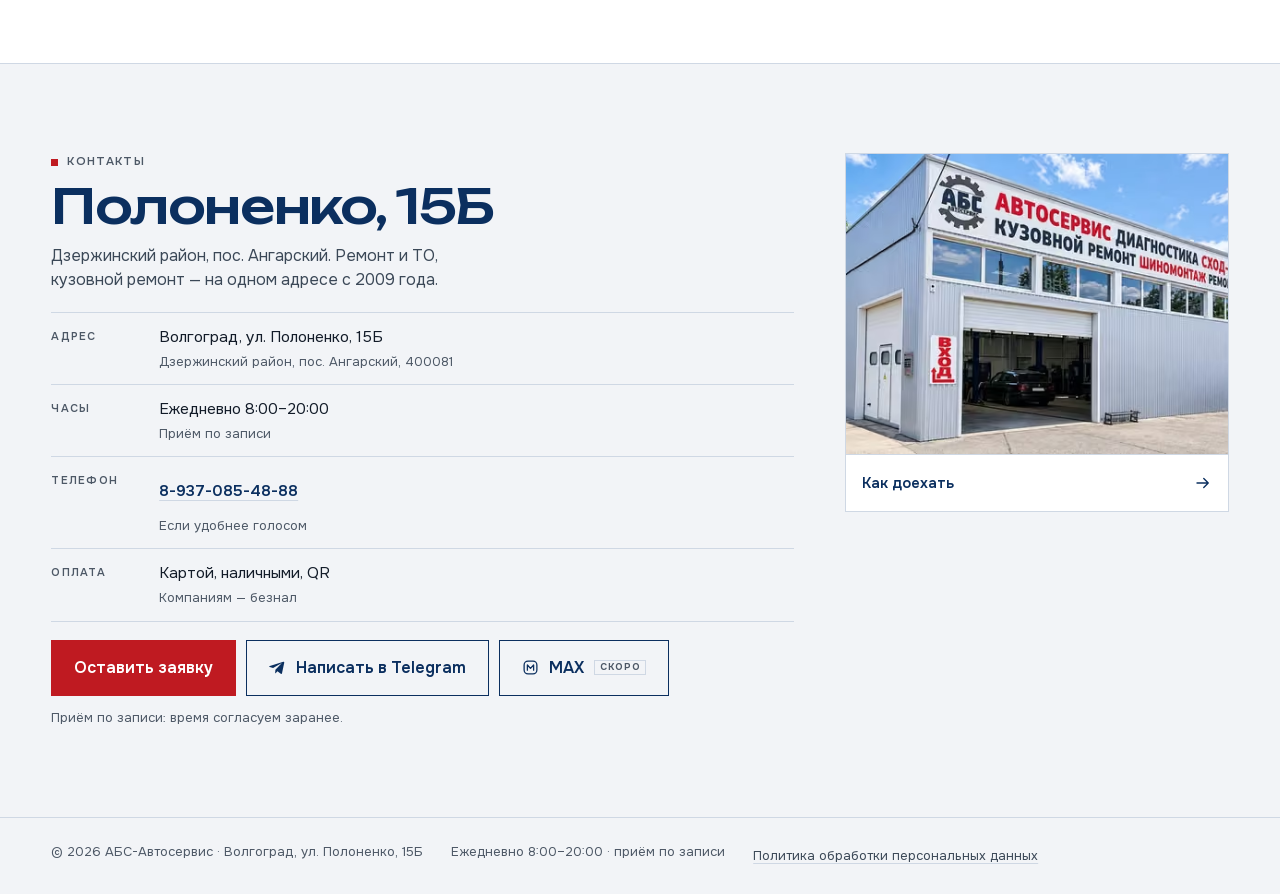
==== commit b4f48791: "АБС v9: форма на кузовной, полный прайс, синие мессенджеры - главная: убрана строка «Не на ходу? Поз" ====
--- a/index.html
+++ b/index.html
@@ -11,7 +11,8 @@
 <link rel="preload" href="assets/fonts/onest-site-var.woff2" as="font" type="font/woff2" crossorigin>
 <link rel="preload" href="assets/fonts/unbounded-site-var.woff2" as="font" type="font/woff2" crossorigin>
 <link rel="stylesheet" href="styles/tokens.css">
-<link rel="stylesheet" href="styles/v8.css?v=9">
+<link rel="stylesheet" href="styles/v8.css?v=10">
+<link rel="stylesheet" href="styles/leadform.css?v=1">
 </head>
 <body>
 <a class="skip" href="#main">Перейти к содержимому</a>
@@ -49,13 +50,10 @@
             <svg class="i" viewBox="0 0 24 24" width="18" height="18" fill="none" stroke="currentColor" stroke-width="1.8" stroke-linecap="round" stroke-linejoin="round" aria-hidden="true"><path d="M4 12h15M13 6l6 6-6 6"/></svg>
           </a>
           <p class="hero__micro">Два поля: ситуация и телефон. Ответим там, где вам удобнее.</p>
-          <a class="hero__tg" href="https://t.me/abs_auto34_bot?start=src_site_hero" data-tg="hero" target="_blank" rel="noopener"><svg class="i" viewBox="0 0 24 24" width="17" height="17" fill="currentColor" aria-hidden="true"><path d="M9.04 15.31 8.7 20.1c.48 0 .7-.2.95-.45l2.28-2.2 4.73 3.47c.87.48 1.49.23 1.72-.8l3.12-14.66c.29-1.29-.47-1.8-1.32-1.48L1.2 9.83c-1.27.5-1.26 1.2-.23 1.52l4.8 1.5L16.9 6.2c.52-.34 1-.16.6.18z"/></svg><span>Написать в Telegram</span></a>
-        </div>
-
-        <p class="hero__idle reveal" style="--i:2">
-          <svg class="i" viewBox="0 0 24 24" width="17" height="17" fill="none" stroke="currentColor" stroke-width="1.8" stroke-linecap="round" stroke-linejoin="round" aria-hidden="true"><path d="M6.6 3h-2A1.6 1.6 0 0 0 3 4.7C3 13.2 10.8 21 19.3 21a1.6 1.6 0 0 0 1.7-1.6v-2a1.2 1.2 0 0 0-.9-1.2l-3.3-.8a1.2 1.2 0 0 0-1.2.4l-1.1 1.3a13 13 0 0 1-5.7-5.7l1.3-1.1a1.2 1.2 0 0 0 .4-1.2l-.8-3.3A1.2 1.2 0 0 0 8.5 3z"/></svg>
-          <span>Не на ходу? Позвоните: <a href="tel:+79370854888" data-tel="hero-idle">8-937-085-48-88</a></span>
-        </p>
+          <div class="hero__msgs">
+            <a class="hero__tg" href="https://t.me/abs_auto34_bot?start=src_site_hero" data-tg="hero" target="_blank" rel="noopener"><svg class="i" viewBox="0 0 24 24" width="17" height="17" fill="currentColor" aria-hidden="true"><path d="M9.04 15.31 8.7 20.1c.48 0 .7-.2.95-.45l2.28-2.2 4.73 3.47c.87.48 1.49.23 1.72-.8l3.12-14.66c.29-1.29-.47-1.8-1.32-1.48L1.2 9.83c-1.27.5-1.26 1.2-.23 1.52l4.8 1.5L16.9 6.2c.52-.34 1-.16.6.18z"/></svg><span>Написать в Telegram</span></a>
+            <button class="msg-max" type="button" data-max-stub aria-label="MAX ещё не подключён: выбор ответа в MAX — в заявке"><svg class="i" viewBox="0 0 24 24" width="17" height="17" fill="none" stroke="currentColor" stroke-width="1.8" stroke-linecap="round" stroke-linejoin="round" aria-hidden="true"><rect x="3" y="3" width="18" height="18" rx="5.5"/><path d="M7.6 15.8V8.4l4.4 4.8 4.4-4.8v7.4"/></svg><span>MAX</span><span class="soon">скоро</span></button>
+          </div>
       </div>
 
       <aside class="sheet reveal" style="--i:1" aria-label="Стенд 3D сход-развала">
@@ -180,7 +178,7 @@
       <ul class="sits">
         <li>
           <button class="sit reveal" type="button" style="--i:0" data-service="Диагностика и ходовая" data-service-code="diag_suspension">
-            <span class="sit__n" aria-hidden="true">01</span>
+            <span class="sit__n" aria-hidden="true"><svg viewBox="0 0 24 24" width="16" height="16" fill="none" stroke="currentColor" stroke-width="1.7" stroke-linecap="round" stroke-linejoin="round"><path d="M3 12h3.4l2.2-5.6 3 11.2 2.4-7 1.6 3.4H21"/></svg>01</span>
             <span class="sit__h">Диагностика и ходовая</span>
             <span class="sit__p">Стук, люфт, ошибка на панели</span>
             <svg class="i" viewBox="0 0 24 24" width="18" height="18" fill="none" stroke="currentColor" stroke-width="1.8" stroke-linecap="round" stroke-linejoin="round" aria-hidden="true"><path d="M4 12h15M13 6l6 6-6 6"/></svg>
@@ -188,7 +186,7 @@
         </li>
         <li>
           <button class="sit reveal" type="button" style="--i:1" data-service="ТО и тормоза" data-service-code="to_engine_oil">
-            <span class="sit__n" aria-hidden="true">02</span>
+            <span class="sit__n" aria-hidden="true"><svg viewBox="0 0 24 24" width="16" height="16" fill="none" stroke="currentColor" stroke-width="1.7" stroke-linecap="round" stroke-linejoin="round"><path d="M12 3c3 3.6 6 7 6 10.2A6 6 0 0 1 6 13.2C6 10 9 6.6 12 3z"/></svg>02</span>
             <span class="sit__h">ТО и тормоза</span>
             <span class="sit__p">Масло, фильтры, колодки, диски</span>
             <svg class="i" viewBox="0 0 24 24" width="18" height="18" fill="none" stroke="currentColor" stroke-width="1.8" stroke-linecap="round" stroke-linejoin="round" aria-hidden="true"><path d="M4 12h15M13 6l6 6-6 6"/></svg>
@@ -196,7 +194,7 @@
         </li>
         <li>
           <button class="sit reveal" type="button" style="--i:2" data-service="Шиномонтаж и сход-развал" data-service-code="tire_set_complect">
-            <span class="sit__n" aria-hidden="true">03</span>
+            <span class="sit__n" aria-hidden="true"><svg viewBox="0 0 24 24" width="16" height="16" fill="none" stroke="currentColor" stroke-width="1.7" stroke-linecap="round" stroke-linejoin="round"><circle cx="12" cy="12" r="8.2"/><path d="M12 6.4v2.2M12 15.4v2.2M6.4 12h2.2M15.4 12h2.2"/><circle cx="12" cy="12" r="2.2"/></svg>03</span>
             <span class="sit__h">Шиномонтаж и сход-развал</span>
             <span class="sit__p">Сезонная смена, увод в сторону</span>
             <svg class="i" viewBox="0 0 24 24" width="18" height="18" fill="none" stroke="currentColor" stroke-width="1.8" stroke-linecap="round" stroke-linejoin="round" aria-hidden="true"><path d="M4 12h15M13 6l6 6-6 6"/></svg>
@@ -204,7 +202,7 @@
         </li>
         <li>
           <button class="sit reveal" type="button" style="--i:0" data-service="Кондиционер" data-service-code="ac_refill">
-            <span class="sit__n" aria-hidden="true">04</span>
+            <span class="sit__n" aria-hidden="true"><svg viewBox="0 0 24 24" width="16" height="16" fill="none" stroke="currentColor" stroke-width="1.7" stroke-linecap="round" stroke-linejoin="round"><path d="M12 2.8v18.4M4 7.2l16 9.6M20 7.2 4 16.8"/></svg>04</span>
             <span class="sit__h">Кондиционер</span>
             <span class="sit__p">Не холодит, запах, утечка</span>
             <svg class="i" viewBox="0 0 24 24" width="18" height="18" fill="none" stroke="currentColor" stroke-width="1.8" stroke-linecap="round" stroke-linejoin="round" aria-hidden="true"><path d="M4 12h15M13 6l6 6-6 6"/></svg>
@@ -212,7 +210,7 @@
         </li>
         <li>
           <button class="sit reveal" type="button" style="--i:1" data-service="Кузовной ремонт" data-service-code="body_wing_repair_paint">
-            <span class="sit__n" aria-hidden="true">05</span>
+            <span class="sit__n" aria-hidden="true"><svg viewBox="0 0 24 24" width="16" height="16" fill="none" stroke="currentColor" stroke-width="1.7" stroke-linecap="round" stroke-linejoin="round"><path d="M3.4 15.4v-2.1c0-.5.2-1 .6-1.3l1.7-1.4 2.4-3.1c.3-.4.8-.6 1.2-.6h4.3c.5 0 .9.2 1.2.6l2.4 3.1 1.7 1.4c.4.3.6.8.6 1.3v2.1"/><path d="M3.4 15.4h17.2"/><circle cx="7.3" cy="16.6" r="1.7"/><circle cx="16.7" cy="16.6" r="1.7"/></svg>05</span>
             <span class="sit__h">Кузовной ремонт</span>
             <span class="sit__p">ДТП, вмятина, покраска</span>
             <svg class="i" viewBox="0 0 24 24" width="18" height="18" fill="none" stroke="currentColor" stroke-width="1.8" stroke-linecap="round" stroke-linejoin="round" aria-hidden="true"><path d="M4 12h15M13 6l6 6-6 6"/></svg>
@@ -220,7 +218,7 @@
         </li>
         <li>
           <button class="sit reveal" type="button" style="--i:2" data-service="Удаление вмятин без покраски" data-service-code="dent_removal_up_to_3cm">
-            <span class="sit__n" aria-hidden="true">06</span>
+            <span class="sit__n" aria-hidden="true"><svg viewBox="0 0 24 24" width="16" height="16" fill="none" stroke="currentColor" stroke-width="1.7" stroke-linecap="round" stroke-linejoin="round"><path d="M4 20l5.2-5.2M14.8 4.6l4.6 4.6-2.4 2.4-4.6-4.6z"/><path d="M11.2 9.4l3.4 3.4"/></svg>06</span>
             <span class="sit__h">Удаление вмятин без покраски</span>
             <span class="sit__p">Град, парковка, дверь</span>
             <svg class="i" viewBox="0 0 24 24" width="18" height="18" fill="none" stroke="currentColor" stroke-width="1.8" stroke-linecap="round" stroke-linejoin="round" aria-hidden="true"><path d="M4 12h15M13 6l6 6-6 6"/></svg>
@@ -391,7 +389,7 @@
             <textarea class="lead__text" id="lead-text" rows="8" readonly aria-label="Текст заявки"></textarea>
             <div class="lead__acts">
               <button class="btn btn--main" type="button" id="lead-copy"><span>Скопировать текст заявки</span></button>
-              <a class="btn btn--ghost" href="https://t.me/abs_auto34_bot?start=src_site_form" data-tg="form-transfer" target="_blank" rel="noopener">Открыть Telegram</a>
+              <a class="btn btn--msg-ghost" href="https://t.me/abs_auto34_bot?start=src_site_form" data-tg="form-transfer" target="_blank" rel="noopener">Открыть Telegram</a>
             </div>
             <p class="lead__note" id="lead-copy-note">Вставьте скопированный текст в сообщение и отправьте.</p>
           </div>
@@ -478,6 +476,162 @@
           <li class="price"><span class="price__n">Удаление вмятины без покраски</span><span class="price__v"><b>от&nbsp;2&nbsp;000&nbsp;₽</b><i>до 3 см</i></span></li>
       </ul>
 
+      <div class="pg-wrap reveal">
+        <p class="pg-title">Полный прайс: <b>47&nbsp;работ</b> в 9&nbsp;разделах</p>
+        <p class="pg-note">Раскройте раздел: внутри — все работы и цены «от», без запчастей и расходников.</p>
+        <!-- Полный прайс собирается из prices-fallback.js: tools/prices-block.py (каталог клиента) -->
+      <!-- prices:full:start -->
+<div class="pg-list" id="price-full">
+        <details class="pg">
+          <summary>
+            <span class="pg__i" aria-hidden="true"><svg viewBox="0 0 24 24" width="22" height="22" fill="none" stroke="currentColor" stroke-width="1.6" stroke-linecap="round" stroke-linejoin="round"><path d="M12 3c3 3.6 6 7 6 10.2A6 6 0 0 1 6 13.2C6 10 9 6.6 12 3z"/><path d="M9.5 14.2a2.7 2.7 0 0 0 2.5 2.6"/></svg></span>
+            <span class="pg__name">Техобслуживание</span>
+            <span class="pg__count">12&nbsp;работ</span>
+            <span class="pg__from">от&nbsp;400&nbsp;₽</span>
+            <span class="pg__chev" aria-hidden="true"><svg viewBox="0 0 24 24" width="16" height="16" fill="none" stroke="currentColor" stroke-width="2" stroke-linecap="round" stroke-linejoin="round"><path d="M6 9l6 6 6-6"/></svg></span>
+          </summary>
+          <ul class="pg__body">
+            <li class="pg__row"><span class="pg__t">Замена воздушного фильтра</span><span class="pg__v">от&nbsp;400&nbsp;₽</span></li>
+            <li class="pg__row"><span class="pg__t">Замена салонного фильтра</span><span class="pg__v">от&nbsp;400&nbsp;₽</span></li>
+            <li class="pg__row"><span class="pg__t">Замена топливного фильтра (выносной)</span><span class="pg__v">от&nbsp;600&nbsp;₽</span></li>
+            <li class="pg__row"><span class="pg__t">Замена масла в МКПП</span><span class="pg__v">от&nbsp;800&nbsp;₽</span></li>
+            <li class="pg__row"><span class="pg__t">Замена масла в ДВС</span><span class="pg__v">от&nbsp;1 200&nbsp;₽</span></li>
+            <li class="pg__row"><span class="pg__t">Замена масла ГУР</span><span class="pg__v">от&nbsp;1 400&nbsp;₽</span></li>
+            <li class="pg__row"><span class="pg__t">Замена масла в АКПП</span><span class="pg__v">от&nbsp;1 400&nbsp;₽</span></li>
+            <li class="pg__row"><span class="pg__t">Замена охлаждающей жидкости</span><span class="pg__v">от&nbsp;1 400&nbsp;₽</span></li>
+            <li class="pg__row"><span class="pg__t">Замена свечей зажигания (комплект)</span><span class="pg__v">от&nbsp;1 400&nbsp;₽</span></li>
+            <li class="pg__row"><span class="pg__t">Замена топливного фильтра (в баке)</span><span class="pg__v">от&nbsp;2 500&nbsp;₽</span></li>
+            <li class="pg__row"><span class="pg__t">Замена фильтра АКПП (снятие поддона)</span><span class="pg__v">от&nbsp;3 600&nbsp;₽</span></li>
+            <li class="pg__row"><span class="pg__t">Замена ремня ГРМ</span><span class="pg__v">от&nbsp;5 500&nbsp;₽</span></li>
+          </ul>
+        </details>
+        <details class="pg">
+          <summary>
+            <span class="pg__i" aria-hidden="true"><svg viewBox="0 0 24 24" width="22" height="22" fill="none" stroke="currentColor" stroke-width="1.6" stroke-linecap="round" stroke-linejoin="round"><path d="M3 12h3.4l2.2-5.6 3 11.2 2.4-7 1.6 3.4H21"/></svg></span>
+            <span class="pg__name">Диагностика</span>
+            <span class="pg__count">4&nbsp;работы</span>
+            <span class="pg__from">от&nbsp;600&nbsp;₽</span>
+            <span class="pg__chev" aria-hidden="true"><svg viewBox="0 0 24 24" width="16" height="16" fill="none" stroke="currentColor" stroke-width="2" stroke-linecap="round" stroke-linejoin="round"><path d="M6 9l6 6 6-6"/></svg></span>
+          </summary>
+          <ul class="pg__body">
+            <li class="pg__row"><span class="pg__t">Диагностика подвески</span><span class="pg__v">от&nbsp;600&nbsp;₽</span></li>
+            <li class="pg__row"><span class="pg__t">Проверка дефектов кузова</span><span class="pg__v">от&nbsp;600&nbsp;₽</span></li>
+            <li class="pg__row"><span class="pg__t">Сканирование ошибок</span><span class="pg__v">от&nbsp;1 200&nbsp;₽</span></li>
+            <li class="pg__row"><span class="pg__t">Проверка перед покупкой</span><span class="pg__v">от&nbsp;2 600&nbsp;₽</span></li>
+          </ul>
+        </details>
+        <details class="pg">
+          <summary>
+            <span class="pg__i" aria-hidden="true"><svg viewBox="0 0 24 24" width="22" height="22" fill="none" stroke="currentColor" stroke-width="1.6" stroke-linecap="round" stroke-linejoin="round"><circle cx="12" cy="12" r="8.2"/><circle cx="12" cy="12" r="3.2"/><path d="M12 3.8v3M12 17.2v3M3.8 12h3M17.2 12h3"/></svg></span>
+            <span class="pg__name">Ходовая и тормоза</span>
+            <span class="pg__count">10&nbsp;работ</span>
+            <span class="pg__from">от&nbsp;800&nbsp;₽</span>
+            <span class="pg__chev" aria-hidden="true"><svg viewBox="0 0 24 24" width="16" height="16" fill="none" stroke="currentColor" stroke-width="2" stroke-linecap="round" stroke-linejoin="round"><path d="M6 9l6 6 6-6"/></svg></span>
+          </summary>
+          <ul class="pg__body">
+            <li class="pg__row"><span class="pg__t">Замена стойки стабилизатора</span><span class="pg__v">от&nbsp;800&nbsp;₽</span></li>
+            <li class="pg__row"><span class="pg__t">Замена заднего амортизатора</span><span class="pg__v">от&nbsp;1 200&nbsp;₽</span></li>
+            <li class="pg__row"><span class="pg__t">Замена тормозного диска</span><span class="pg__v">от&nbsp;1 200&nbsp;₽</span></li>
+            <li class="pg__row"><span class="pg__t">Замена тормозных колодок</span><span class="pg__v">от&nbsp;1 200&nbsp;₽</span></li>
+            <li class="pg__row"><span class="pg__t">Замена втулок стабилизатора</span><span class="pg__v">от&nbsp;1 600&nbsp;₽</span></li>
+            <li class="pg__row"><span class="pg__t">Замена переднего амортизатора</span><span class="pg__v">от&nbsp;2 200&nbsp;₽</span></li>
+            <li class="pg__row"><span class="pg__t">Проточка тормозного диска (без снятия)<i>за 1 диск, без снятия с автомобиля</i></span><span class="pg__v">от&nbsp;2 500&nbsp;₽</span></li>
+            <li class="pg__row"><span class="pg__t">Проточка тормозного диска (со снятием)<i>за 1 диск, со снятием с автомобиля</i></span><span class="pg__v">от&nbsp;2 500&nbsp;₽</span></li>
+            <li class="pg__row"><span class="pg__t">Замена задних колодок (барабан)</span><span class="pg__v">от&nbsp;2 600&nbsp;₽</span></li>
+            <li class="pg__row"><span class="pg__t">Замена сцепления</span><span class="pg__v">от&nbsp;7 000&nbsp;₽</span></li>
+          </ul>
+        </details>
+        <details class="pg">
+          <summary>
+            <span class="pg__i" aria-hidden="true"><svg viewBox="0 0 24 24" width="22" height="22" fill="none" stroke="currentColor" stroke-width="1.6" stroke-linecap="round" stroke-linejoin="round"><circle cx="12" cy="12" r="8.2"/><path d="M12 6.4v2.2M12 15.4v2.2M6.4 12h2.2M15.4 12h2.2"/><circle cx="12" cy="12" r="2.2"/></svg></span>
+            <span class="pg__name">Шиномонтаж</span>
+            <span class="pg__count">4&nbsp;работы</span>
+            <span class="pg__from">от&nbsp;200&nbsp;₽</span>
+            <span class="pg__chev" aria-hidden="true"><svg viewBox="0 0 24 24" width="16" height="16" fill="none" stroke="currentColor" stroke-width="2" stroke-linecap="round" stroke-linejoin="round"><path d="M6 9l6 6 6-6"/></svg></span>
+          </summary>
+          <ul class="pg__body">
+            <li class="pg__row"><span class="pg__t">Стендовая балансировка колеса</span><span class="pg__v">от&nbsp;200&nbsp;₽</span></li>
+            <li class="pg__row"><span class="pg__t">Установка латки на снятом колесе</span><span class="pg__v">от&nbsp;300&nbsp;₽</span></li>
+            <li class="pg__row"><span class="pg__t">Комплект «Шиномонтаж»<i>снятие и установка колеса, демонтаж и монтаж шины, стендовая балансировка</i></span><span class="pg__v">от&nbsp;2 000&nbsp;₽</span></li>
+            <li class="pg__row"><span class="pg__t">Ремонт бокового пореза</span><span class="pg__v">от&nbsp;2 000&nbsp;₽</span></li>
+          </ul>
+        </details>
+        <details class="pg">
+          <summary>
+            <span class="pg__i" aria-hidden="true"><svg viewBox="0 0 24 24" width="22" height="22" fill="none" stroke="currentColor" stroke-width="1.6" stroke-linecap="round" stroke-linejoin="round"><circle cx="12" cy="12" r="8.2"/><path d="M12 2.6v3.2M12 18.2v3.2M2.6 12h3.2M18.2 12h3.2"/><circle cx="12" cy="12" r="1.2"/></svg></span>
+            <span class="pg__name">Сход-развал</span>
+            <span class="pg__count">2&nbsp;работы</span>
+            <span class="pg__from">от&nbsp;1 800&nbsp;₽</span>
+            <span class="pg__chev" aria-hidden="true"><svg viewBox="0 0 24 24" width="16" height="16" fill="none" stroke="currentColor" stroke-width="2" stroke-linecap="round" stroke-linejoin="round"><path d="M6 9l6 6 6-6"/></svg></span>
+          </summary>
+          <ul class="pg__body">
+            <li class="pg__row"><span class="pg__t">3D Сход-развал<i>одна ось, седан</i></span><span class="pg__v">от&nbsp;1 800&nbsp;₽</span></li>
+            <li class="pg__row"><span class="pg__t">3D Сход-развал<i>две оси, седан</i></span><span class="pg__v">от&nbsp;2 200&nbsp;₽</span></li>
+          </ul>
+        </details>
+        <details class="pg">
+          <summary>
+            <span class="pg__i" aria-hidden="true"><svg viewBox="0 0 24 24" width="22" height="22" fill="none" stroke="currentColor" stroke-width="1.6" stroke-linecap="round" stroke-linejoin="round"><path d="M12 2.8v18.4M4 7.2l16 9.6M20 7.2 4 16.8"/><path d="M9.4 4.6 12 7.2l2.6-2.6M9.4 19.4 12 16.8l2.6 2.6"/></svg></span>
+            <span class="pg__name">Кондиционеры</span>
+            <span class="pg__count">4&nbsp;работы</span>
+            <span class="pg__from">от&nbsp;2 500&nbsp;₽</span>
+            <span class="pg__chev" aria-hidden="true"><svg viewBox="0 0 24 24" width="16" height="16" fill="none" stroke="currentColor" stroke-width="2" stroke-linecap="round" stroke-linejoin="round"><path d="M6 9l6 6 6-6"/></svg></span>
+          </summary>
+          <ul class="pg__body">
+            <li class="pg__row"><span class="pg__t">Заправка кондиционера<i>плюс стоимость фреона</i></span><span class="pg__v">от&nbsp;2 500&nbsp;₽</span></li>
+            <li class="pg__row"><span class="pg__t">Замена подшипника шкива компрессора кондиционера</span><span class="pg__v">от&nbsp;3 500&nbsp;₽</span></li>
+            <li class="pg__row"><span class="pg__t">Снять/установить компрессор кондиционера</span><span class="pg__v">от&nbsp;3 500&nbsp;₽</span></li>
+            <li class="pg__row"><span class="pg__t">Снять/установить радиатор охлаждения</span><span class="pg__v">от&nbsp;4 500&nbsp;₽</span></li>
+          </ul>
+        </details>
+        <details class="pg">
+          <summary>
+            <span class="pg__i" aria-hidden="true"><svg viewBox="0 0 24 24" width="22" height="22" fill="none" stroke="currentColor" stroke-width="1.6" stroke-linecap="round" stroke-linejoin="round"><path d="M3.4 15.4v-2.1c0-.5.2-1 .6-1.3l1.7-1.4 2.4-3.1c.3-.4.8-.6 1.2-.6h4.3c.5 0 .9.2 1.2.6l2.4 3.1 1.7 1.4c.4.3.6.8.6 1.3v2.1"/><path d="M3.4 15.4h17.2"/><circle cx="7.3" cy="16.6" r="1.7"/><circle cx="16.7" cy="16.6" r="1.7"/></svg></span>
+            <span class="pg__name">Кузовной ремонт</span>
+            <span class="pg__count">7&nbsp;работ</span>
+            <span class="pg__from">от&nbsp;16 000&nbsp;₽</span>
+            <span class="pg__chev" aria-hidden="true"><svg viewBox="0 0 24 24" width="16" height="16" fill="none" stroke="currentColor" stroke-width="2" stroke-linecap="round" stroke-linejoin="round"><path d="M6 9l6 6 6-6"/></svg></span>
+          </summary>
+          <ul class="pg__body">
+            <li class="pg__row"><span class="pg__t">Покраска бампера, установка</span><span class="pg__v">от&nbsp;16 000&nbsp;₽</span></li>
+            <li class="pg__row"><span class="pg__t">Ремонт и покраска крыла</span><span class="pg__v">от&nbsp;16 000&nbsp;₽</span></li>
+            <li class="pg__row"><span class="pg__t">Ремонт и покраска крышки багажника</span><span class="pg__v">от&nbsp;18 000&nbsp;₽</span></li>
+            <li class="pg__row"><span class="pg__t">Ремонт и покраска порога</span><span class="pg__v">от&nbsp;18 000&nbsp;₽</span></li>
+            <li class="pg__row"><span class="pg__t">Ремонт и покраска двери</span><span class="pg__v">от&nbsp;20 000&nbsp;₽</span></li>
+            <li class="pg__row"><span class="pg__t">Ремонт и покраска капота</span><span class="pg__v">от&nbsp;20 000&nbsp;₽</span></li>
+            <li class="pg__row"><span class="pg__t">Ремонт и покраска крыши</span><span class="pg__v">от&nbsp;26 000&nbsp;₽</span></li>
+          </ul>
+        </details>
+        <details class="pg">
+          <summary>
+            <span class="pg__i" aria-hidden="true"><svg viewBox="0 0 24 24" width="22" height="22" fill="none" stroke="currentColor" stroke-width="1.6" stroke-linecap="round" stroke-linejoin="round"><path d="M4 20l5.2-5.2M14.8 4.6l4.6 4.6-2.4 2.4-4.6-4.6z"/><path d="M11.2 9.4l3.4 3.4M7.6 16.4a3.4 3.4 0 0 1 4.8 4.8"/></svg></span>
+            <span class="pg__name">Удаление вмятин</span>
+            <span class="pg__count">3&nbsp;работы</span>
+            <span class="pg__from">от&nbsp;2 000&nbsp;₽</span>
+            <span class="pg__chev" aria-hidden="true"><svg viewBox="0 0 24 24" width="16" height="16" fill="none" stroke="currentColor" stroke-width="2" stroke-linecap="round" stroke-linejoin="round"><path d="M6 9l6 6 6-6"/></svg></span>
+          </summary>
+          <ul class="pg__body">
+            <li class="pg__row"><span class="pg__t">Удаление вмятины без покраски<i>вмятина размером до 3 см; без учёта демонтажа деталей</i></span><span class="pg__v">от&nbsp;2 000&nbsp;₽</span></li>
+            <li class="pg__row"><span class="pg__t">Удаление вмятины без покраски<i>вмятина размером до 5 см; без учёта демонтажа деталей</i></span><span class="pg__v">от&nbsp;4 000&nbsp;₽</span></li>
+            <li class="pg__row"><span class="pg__t">Удаление вмятины без покраски<i>вмятина размером до 8 см; без учёта демонтажа деталей</i></span><span class="pg__v">от&nbsp;6 000&nbsp;₽</span></li>
+          </ul>
+        </details>
+        <details class="pg">
+          <summary>
+            <span class="pg__i" aria-hidden="true"><svg viewBox="0 0 24 24" width="22" height="22" fill="none" stroke="currentColor" stroke-width="1.6" stroke-linecap="round" stroke-linejoin="round"><circle cx="12" cy="12" r="8.4"/><path d="M12 7.6V12l3 1.8"/></svg></span>
+            <span class="pg__name">Прочее</span>
+            <span class="pg__count">1&nbsp;работа</span>
+            <span class="pg__from">от&nbsp;1 000&nbsp;₽</span>
+            <span class="pg__chev" aria-hidden="true"><svg viewBox="0 0 24 24" width="16" height="16" fill="none" stroke="currentColor" stroke-width="2" stroke-linecap="round" stroke-linejoin="round"><path d="M6 9l6 6 6-6"/></svg></span>
+          </summary>
+          <ul class="pg__body">
+            <li class="pg__row"><span class="pg__t">Нормочас работ</span><span class="pg__v">от&nbsp;1 000&nbsp;₽</span></li>
+          </ul>
+        </details>
+      </div>
+      <!-- prices:full:end -->
+      </div>
+
       <div class="prices__foot reveal">
         <a class="btn btn--navy" href="#lead" data-form="prices" data-lead-focus="service">
           <span>Уточнить цену по своей машине</span>
@@ -538,6 +692,7 @@
           <a class="btn btn--navy" href="https://t.me/abs_auto34_bot?start=src_site_kuzov" data-tg="kuzov" target="_blank" rel="noopener">
             <svg class="i" viewBox="0 0 24 24" width="17" height="17" fill="currentColor" aria-hidden="true"><path d="M9.04 15.31 8.7 20.1c.48 0 .7-.2.95-.45l2.28-2.2 4.73 3.47c.87.48 1.49.23 1.72-.8l3.12-14.66c.29-1.29-.47-1.8-1.32-1.48L1.2 9.83c-1.27.5-1.26 1.2-.23 1.52l4.8 1.5L16.9 6.2c.52-.34 1-.16.6.18z"/></svg><span>Прислать фото в Telegram</span>
           </a>
+          <button class="btn btn--msg-ghost" type="button" data-max-stub aria-label="MAX ещё не подключён: выбор ответа в MAX — в заявке"><svg class="i" viewBox="0 0 24 24" width="17" height="17" fill="none" stroke="currentColor" stroke-width="1.8" stroke-linecap="round" stroke-linejoin="round" aria-hidden="true"><rect x="3" y="3" width="18" height="18" rx="5.5"/><path d="M7.6 15.8V8.4l4.4 4.8 4.4-4.8v7.4"/></svg><span>MAX</span><span class="soon">скоро</span></button>
           <a class="link-arrow" href="kuzov/">Кузовной ремонт: фото и цены по деталям <svg class="i" viewBox="0 0 24 24" width="18" height="18" fill="none" stroke="currentColor" stroke-width="1.8" stroke-linecap="round" stroke-linejoin="round" aria-hidden="true"><path d="M4 12h15M13 6l6 6-6 6"/></svg></a>
         </div>
       </div>
@@ -545,15 +700,21 @@
       <figure class="kz__media reveal" style="--i:1">
         <div class="kz__pair">
           <figure>
-            <img src="assets/img/kuzov-1-before-800.webp" width="800" height="400" alt="УАЗ после ДТП: смято переднее крыло, дверь и капот" loading="lazy" decoding="async">
+            <picture>
+              <source type="image/avif" srcset="assets/img/kuzov-before-tile.avif">
+              <img src="assets/img/kuzov-before-tile.webp" width="533" height="400" alt="УАЗ до ремонта: смяты переднее крыло, дверь и порог" loading="lazy" decoding="async">
+            </picture>
             <span class="kz__tag">До</span>
           </figure>
           <figure>
-            <img src="assets/img/kuzov-1-after-800.webp" width="800" height="400" alt="Тот же УАЗ после правки, сварки и покраски" loading="lazy" decoding="async">
+            <picture>
+              <source type="image/avif" srcset="assets/img/kuzov-after-tile.avif">
+              <img src="assets/img/kuzov-after-tile.webp" width="533" height="400" alt="Тот же УАЗ после правки, сварки и покраски" loading="lazy" decoding="async">
+            </picture>
             <span class="kz__tag">После</span>
           </figure>
         </div>
-        <figcaption>Кузовной ремонт после ДТП. Снято в нашем сервисе.</figcaption>
+        <figcaption>ДТП: удар в левый передний угол. Правка, сварка и покраска крыла, двери и порога. Фото сервиса.</figcaption>
       </figure>
     </div>
   </section>
@@ -573,7 +734,7 @@
           <a class="link-arrow" href="https://yandex.ru/maps/org/abs_avtoservis/1309863484/reviews/" target="_blank" rel="noopener">Читать все отзывы на Яндекс Картах <svg class="i" viewBox="0 0 24 24" width="18" height="18" fill="none" stroke="currentColor" stroke-width="1.8" stroke-linecap="round" stroke-linejoin="round" aria-hidden="true"><path d="M4 12h15M13 6l6 6-6 6"/></svg></a>
         </div>
         <div class="quotes">
-          <blockquote class="quote reveal" style="--i:0"><p>«все сервисы с 9, и только этот работает с 8»</p></blockquote>
+          <blockquote class="quote reveal" style="--i:0"><p>«В очередной раз убеждаюсь, что это лучший сервис и им можно доверять ремонт автомобиля.»</p></blockquote>
           <blockquote class="quote reveal" style="--i:1"><p>«Лишних услуг и работ не навязывают. Всё по делу.»</p></blockquote>
           <blockquote class="quote reveal" style="--i:0"><p>«На запчасти не делают никакую накрутку, заказывают прямо из каталогов.»</p></blockquote>
           <blockquote class="quote reveal" style="--i:1"><p>«Делают всё на совесть. Подбор запчастей тоже хороший.»</p></blockquote>
@@ -654,8 +815,8 @@
 
         <div class="ct__acts">
           <a class="btn btn--main" href="#lead" data-form="contacts">Оставить заявку</a>
-          <a class="btn btn--ghost" href="https://t.me/abs_auto34_bot?start=src_site_contacts" data-tg="contacts" target="_blank" rel="noopener"><svg class="i" viewBox="0 0 24 24" width="17" height="17" fill="currentColor" aria-hidden="true"><path d="M9.04 15.31 8.7 20.1c.48 0 .7-.2.95-.45l2.28-2.2 4.73 3.47c.87.48 1.49.23 1.72-.8l3.12-14.66c.29-1.29-.47-1.8-1.32-1.48L1.2 9.83c-1.27.5-1.26 1.2-.23 1.52l4.8 1.5L16.9 6.2c.52-.34 1-.16.6.18z"/></svg><span>Написать в Telegram</span></a>
-        </div>
+          <a class="btn btn--msg-ghost" href="https://t.me/abs_auto34_bot?start=src_site_contacts" data-tg="contacts" target="_blank" rel="noopener"><svg class="i" viewBox="0 0 24 24" width="17" height="17" fill="currentColor" aria-hidden="true"><path d="M9.04 15.31 8.7 20.1c.48 0 .7-.2.95-.45l2.28-2.2 4.73 3.47c.87.48 1.49.23 1.72-.8l3.12-14.66c.29-1.29-.47-1.8-1.32-1.48L1.2 9.83c-1.27.5-1.26 1.2-.23 1.52l4.8 1.5L16.9 6.2c.52-.34 1-.16.6.18z"/></svg><span>Написать в Telegram</span></a>
+          <button class="btn btn--msg-ghost" type="button" data-max-stub aria-label="MAX ещё не подключён: выбор ответа в MAX — в заявке"><svg class="i" viewBox="0 0 24 24" width="17" height="17" fill="none" stroke="currentColor" stroke-width="1.8" stroke-linecap="round" stroke-linejoin="round" aria-hidden="true"><rect x="3" y="3" width="18" height="18" rx="5.5"/><path d="M7.6 15.8V8.4l4.4 4.8 4.4-4.8v7.4"/></svg><span>MAX</span><span class="soon">скоро</span></button>        </div>
         <p class="ct__note">Приём по записи: время согласуем заранее.</p>
       </div>
 
@@ -690,7 +851,7 @@
   <a class="btn btn--ghost" href="tel:+79370854888" data-tel="mobile">Позвонить</a>
 </div>
 
-<script src="form.js?v=9" defer></script>
+<script src="form.js?v=10" defer></script>
 <script src="motion.js?v=9" defer></script>
 </body>
 </html>
--- a/styles/v8.css
+++ b/styles/v8.css
@@ -102,7 +102,10 @@
 .btn--main { background: var(--accent); border-color: var(--accent); color: #fff; }
 .btn--main:hover { background: var(--accent-ink); border-color: var(--accent-ink); }
 .btn--navy { background: var(--navy); border-color: var(--navy); color: #fff; }
-.btn--navy:hover { background: #06264e; border-color: #06264e; }
+.btn--navy:hover { background: var(--night); border-color: var(--night); }
+/* Переход в мессенджер — всегда синий: цвет отличает канал от заявки. */
+.btn--msg-ghost { background: transparent; border-color: var(--navy); color: var(--navy); }
+.btn--msg-ghost:hover { background: #eef3f9; border-color: var(--navy); color: var(--navy); }
 .btn--ghost { background: transparent; border-color: var(--ctl); color: var(--fg); }
 .btn--ghost:hover { border-color: var(--navy); color: var(--navy); }
 .btn--back { background: transparent; border-color: transparent; color: var(--muted-ink); padding: 0 6px; }
@@ -169,15 +172,16 @@
   border-bottom: 1px solid var(--rule);
 }
 .hero__tg:hover { border-bottom-color: var(--navy); }
-.hero__idle { display: flex; align-items: flex-start; gap: 8px; margin-top: 8px; font-size: 14.5px; line-height: 1.35; color: var(--muted-ink); }
-.hero__idle .i { margin-top: 3px; }
-.hero__idle a {
-  display: inline-flex; align-items: center; min-height: 44px;
-  color: var(--fg); font-weight: 600; font-variant-numeric: tabular-nums;
-  text-decoration: underline; text-decoration-color: var(--rule);
-  text-underline-offset: 4px; white-space: nowrap;
-}
-.hero__idle a:hover { text-decoration-color: var(--navy); }
+.hero__msgs { display: flex; flex-wrap: wrap; align-items: center; gap: 2px 20px; }
+/* MAX: канал ещё не подключён. Кнопка не притворяется ссылкой: она открывает
+   форму и отмечает MAX как желаемый ответ, бейдж «скоро» говорит правду. */
+.msg-max {
+  display: inline-flex; align-items: center; gap: 9px; min-height: 44px; padding: 0;
+  background: none; border: 0; border-bottom: 1px solid var(--rule);
+  color: var(--navy); font-size: 15px; font-weight: 600; cursor: pointer;
+  transition: border-color var(--t-fast) var(--ease);
+}
+.msg-max:hover { border-bottom-color: var(--navy); }
 
 /* Лист замера: шкала сход-развала */
 .sheet {
@@ -279,7 +283,8 @@
   transition: background-color var(--t-fast) var(--ease);
 }
 .sit:hover { background: var(--panel); }
-.sit__n { grid-column: 1; font-size: 11px; letter-spacing: .14em; color: var(--muted-ink); font-variant-numeric: tabular-nums; }
+.sit__n { grid-column: 1; display: inline-flex; align-items: center; gap: 7px; font-size: 11px; letter-spacing: .14em; color: var(--muted-ink); font-variant-numeric: tabular-nums; }
+.sit__n svg { color: var(--navy); }
 .sit__h { grid-column: 1; font-family: var(--font-display); font-size: 16.5px; font-weight: 500; line-height: 1.22; color: var(--navy); }
 .sit__p { grid-column: 1; font-size: 14px; line-height: 1.4; color: var(--muted-ink); }
 .sit .i { grid-column: 2; grid-row: 1 / span 3; align-self: center; color: var(--rule); transition: color var(--t-fast) var(--ease), transform var(--t-fast) var(--ease); }
@@ -293,139 +298,6 @@
   font-size: 15px; font-weight: 600; color: var(--navy); text-decoration: none;
 }
 .sits__more:hover { color: var(--accent); }
-
-/* ── Форма ──────────────────────────────────────────────────────────── */
-.leadsec { display: grid; grid-template-columns: minmax(0, .82fr) minmax(0, 1.18fr); gap: clamp(24px, 4vw, 64px); align-items: start; }
-.leadsec__head { padding-top: 18px; border-top: 1px solid var(--rule); }
-.leadsec__head h2 {
-  margin-top: 10px;
-  font-family: var(--font-display); font-size: clamp(1.55rem, 1.05rem + 1.9vw, 2.55rem);
-  font-weight: 500; line-height: 1.08; letter-spacing: -.025em; color: var(--navy);
-}
-.leadsec__lede { margin-top: 12px; max-width: 40ch; font-size: 16px; line-height: 1.5; color: var(--muted-ink); }
-
-.lead { background: var(--panel); border: 1px solid var(--rule); padding: clamp(16px, 2.2vw, 28px); }
-.lead__top { display: flex; flex-wrap: wrap; align-items: baseline; justify-content: space-between; gap: 4px 12px; }
-.lead__name { font-family: var(--font-display); font-size: 16px; font-weight: 500; color: var(--navy); }
-.lead__meta { font-size: 11.5px; font-weight: 600; letter-spacing: .1em; text-transform: uppercase; color: var(--muted-ink); }
-.lead__steps { display: flex; gap: 22px; margin: 14px 0 0; padding: 12px 0 0; border-top: 1px solid var(--rule); }
-.lead__steps li { display: flex; align-items: center; gap: 7px; font-size: 12.5px; color: var(--muted-ink); }
-.lead__steps b { font-weight: 700; font-variant-numeric: tabular-nums; }
-.lead__steps li[aria-current="step"] { color: var(--navy); }
-.lead__steps li.is-done b { color: var(--ok, #1d6b45); }
-
-.lead__pane { border: 0; margin: 18px 0 0; padding: 0; min-width: 0; }
-.lead__pane legend {
-  float: left; width: 100%; padding: 0; margin-bottom: 6px;
-  font-family: var(--font-display); font-size: 19px; font-weight: 500; color: var(--navy);
-}
-.lead__pane legend + * { clear: both; }
-.lead__hint { font-size: 14px; line-height: 1.45; color: var(--muted-ink); }
-.lead__chips { display: grid; grid-template-columns: repeat(2, minmax(0, 1fr)); gap: 8px; margin-top: 12px; }
-.chip {
-  display: flex; align-items: center; justify-content: space-between; gap: 8px;
-  min-height: 56px; padding: 10px 12px;
-  background: #fff; border: 1px solid var(--ctl); border-radius: 0;
-  font-size: 14px; line-height: 1.25; text-align: left; cursor: pointer;
-  transition: border-color var(--t-fast) var(--ease), box-shadow var(--t-fast) var(--ease);
-}
-.chip:hover { border-color: var(--navy); }
-.chip[aria-pressed="true"] { border-color: var(--navy); box-shadow: inset 0 0 0 1px var(--navy); color: var(--navy); font-weight: 600; }
-.chip__ok { opacity: 0; color: var(--accent); transition: opacity var(--t-fast) var(--ease); }
-.chip[aria-pressed="true"] .chip__ok { opacity: 1; }
-
-.field { margin-top: 14px; }
-.field__label {
-  display: block; margin-bottom: 6px;
-  font-size: 13px; font-weight: 600; color: var(--ink-2);
-}
-.field__label span { font-weight: 400; color: var(--muted-ink); }
-.field input {
-  width: 100%; min-height: 52px; padding: 0 14px;
-  background: #fff; border: 1px solid var(--ctl); border-radius: 0;
-  font: inherit; font-size: 16px; color: var(--fg);
-}
-.field input::placeholder { color: var(--fg-3, #5a6776); opacity: 1; }
-.field input:focus { border-color: var(--navy); }
-.field input[aria-invalid="true"] { border-color: var(--accent-ink); box-shadow: inset 0 0 0 1px var(--accent-ink); }
-.field__err { display: block; margin-top: 6px; font-size: 13px; color: var(--accent-ink); }
-.field__pair { display: grid; gap: 0 12px; }
-.lead__more { margin-top: 12px; border-top: 1px solid var(--rule); border-bottom: 1px solid var(--rule); }
-.lead__more summary {
-  display: flex; align-items: center; min-height: 48px;
-  font-size: 13.5px; color: var(--navy); cursor: pointer; list-style: none;
-}
-.lead__more summary::-webkit-details-marker { display: none; }
-.lead__more summary::after { content: "+"; margin-left: auto; font-size: 18px; color: var(--muted-ink); }
-.lead__more[open] summary::after { content: "–"; }
-.lead__more .field__pair { padding-bottom: 14px; }
-
-#chan-legend { margin-top: 16px; }
-.chan { display: grid; grid-template-columns: repeat(2, minmax(0, 1fr)); gap: 8px; margin-top: 6px; }
-.chan__opt { position: relative; display: block; }
-.chan__opt input { position: absolute; width: 1px; height: 1px; opacity: 0; }
-.chan__box {
-  display: flex; align-items: center; justify-content: center; gap: 9px;
-  min-height: 52px; padding: 0 14px;
-  background: #fff; border: 1px solid var(--ctl);
-  font-size: 14.5px; font-weight: 600; cursor: pointer;
-  transition: border-color var(--t-fast) var(--ease), box-shadow var(--t-fast) var(--ease), color var(--t-fast) var(--ease);
-}
-.chan__box::before {
-  content: ""; width: 14px; height: 14px; flex: none;
-  border: 1px solid var(--ctl); border-radius: 50%;
-}
-.chan__opt input:checked + .chan__box { border-color: var(--navy); box-shadow: inset 0 0 0 1px var(--navy); color: var(--navy); background: #f6f8fb; }
-.chan__opt input:checked + .chan__box::before { border-color: var(--navy); background: var(--navy); box-shadow: inset 0 0 0 3px #f6f8fb; }
-.chan__opt input:focus-visible + .chan__box { outline: 3px solid var(--navy); outline-offset: 2px; }
-.lead__chan { margin-top: 10px; padding: 10px 12px; border: 1px solid var(--rule); background: #f6f8fb; font-size: 13px; line-height: 1.45; color: var(--ink-2); }
-.lead__chan b { color: var(--navy); }
-
-.check { display: flex; align-items: flex-start; gap: 10px; margin-top: 14px; font-size: 13.5px; line-height: 1.4; cursor: pointer; }
-.check input { width: 22px; height: 22px; margin: 0; flex: none; accent-color: var(--navy); }
-.check input[aria-invalid="true"] { outline: 2px solid var(--accent-ink); outline-offset: 2px; }
-.check__err { display: block; margin-top: 6px; font-size: 13px; color: var(--accent-ink); }
-.lead__alt { margin-top: 10px; font-size: 13px; color: var(--muted-ink); }
-.lead__alt a { display: inline-block; padding-block: 4px; color: var(--navy); text-decoration: underline; text-decoration-color: var(--rule); text-underline-offset: 3px; }
-.lead__alt a:hover { text-decoration-color: var(--navy); }
-
-.lead__acts { display: flex; flex-wrap: wrap; gap: 10px; margin-top: 18px; }
-.lead__acts .btn--main { flex: 1 1 220px; }
-.lead__status { margin-top: 12px; font-size: 13.5px; line-height: 1.45; color: var(--ink-2); }
-.lead__status.is-err { color: var(--accent-ink); font-weight: 600; }
-.lead__status:empty { display: none; }
-.hp { position: absolute; width: 1px; height: 1px; overflow: hidden; clip-path: inset(50%); }
-.hp input { position: absolute; inset: 0; width: 1px; height: 1px; opacity: 0; }
-
-.lead__picked { display: flex; flex-wrap: wrap; align-items: center; gap: 4px 8px; margin-top: 10px; padding: 10px 12px; background: #f6f8fb; border: 1px solid var(--rule); font-size: 13.5px; color: var(--ink-2); }
-.lead__picked b { color: var(--navy); }
-.lead__picked button { min-height: 32px; padding: 0 8px; background: none; border: 0; border-bottom: 1px solid var(--rule); color: var(--navy); font-size: 13px; cursor: pointer; }
-.lead__picked button:hover { border-bottom-color: var(--navy); }
-
-/* Экраны результата */
-.lead__done { padding-top: 4px; }
-.lead__done h3 { font-family: var(--font-display); font-size: 21px; font-weight: 500; line-height: 1.2; color: var(--navy); }
-.lead__done p { margin-top: 10px; font-size: 15px; line-height: 1.5; color: var(--ink-2); }
-.lead__done p:empty { display: none; }
-.lead__check { width: 42px; height: 42px; display: grid; place-items: center; border: 1px solid var(--rule); color: var(--ok, #1d6b45); }
-.lead__check svg { width: 22px; height: 22px; opacity: .25; }
-.lead__check.is-on svg { opacity: 1; }
-.lead__no { font-weight: 700; color: var(--navy); font-variant-numeric: tabular-nums; }
-.lead__note { font-size: 13px !important; color: var(--muted-ink) !important; }
-.lead__text {
-  width: 100%; margin-top: 12px; padding: 12px;
-  border: 1px solid var(--ctl); border-radius: 0; background: #fbfcfe;
-  font-family: "Onest", monospace; font-size: 14px; line-height: 1.5; color: var(--fg);
-  resize: vertical;
-}
-.lead__foot { display: flex; flex-wrap: wrap; gap: 8px 20px; margin-top: 16px; padding-top: 14px; border-top: 1px solid var(--rule); }
-.lead__foot a, .lead__foot button {
-  display: inline-flex; align-items: center; min-height: 44px;
-  background: none; border: 0; padding: 0;
-  font-size: 13.5px; font-weight: 600; color: var(--navy); cursor: pointer;
-  text-decoration: underline; text-decoration-color: var(--rule); text-underline-offset: 4px;
-}
-.lead__foot a:hover, .lead__foot button:hover { text-decoration-color: var(--navy); }
 
 /* ── Доказательства ─────────────────────────────────────────────────── */
 .proofs { display: grid; grid-template-columns: repeat(2, minmax(0, 1fr)); gap: 0 clamp(24px, 4vw, 64px); border-top: 1px solid var(--rule); }
@@ -452,6 +324,33 @@
 .price__v i { font-style: normal; font-size: 12.5px; color: var(--muted-ink); }
 .prices__foot { display: flex; flex-wrap: wrap; align-items: center; gap: 14px 24px; margin-top: 22px; }
 .prices__note { font-size: 13px; color: var(--muted-ink); }
+
+/* Полный прайс: разворачиваемые разделы, чтобы 47 строк не занимали экран */
+.pg-wrap { margin-top: 28px; padding-top: 20px; border-top: 1px solid var(--rule); }
+.pg-title { font-family: var(--font-display); font-size: 17px; font-weight: 500; line-height: 1.25; color: var(--navy); }
+.pg-title b { font-weight: 700; }
+.pg-note { margin-top: 4px; font-size: 13px; line-height: 1.45; color: var(--muted-ink); }
+.pg-list { margin-top: 14px; border-top: 1px solid var(--rule); }
+.pg { border-bottom: 1px solid var(--rule); }
+.pg summary {
+  display: grid; grid-template-columns: 34px minmax(0, 1fr) auto auto 16px;
+  gap: 12px; align-items: center; min-height: 60px;
+  cursor: pointer; list-style: none;
+}
+.pg summary::-webkit-details-marker { display: none; }
+.pg summary:hover .pg__name { color: var(--navy); }
+.pg__i { display: inline-flex; color: var(--navy); }
+.pg__name { font-size: 15.5px; font-weight: 600; color: var(--fg); transition: color var(--t-fast) var(--ease); }
+.pg__count { font-size: 12.5px; color: var(--muted-ink); white-space: nowrap; }
+.pg__from { font-size: 14.5px; font-weight: 700; color: var(--navy); white-space: nowrap; font-variant-numeric: tabular-nums; }
+.pg__chev { display: inline-flex; color: var(--muted-ink); transition: transform var(--t-fast) var(--ease); }
+.pg[open] .pg__chev { transform: rotate(180deg); }
+.pg__body { padding: 0 0 12px 46px; }
+.pg__row { display: flex; align-items: baseline; justify-content: space-between; gap: 18px; padding: 9px 0; border-top: 1px solid var(--rule-soft); font-size: 14.5px; }
+.pg__row:first-child { border-top: 0; }
+.pg__t { min-width: 0; color: var(--ink-2); }
+.pg__t i { display: block; margin-top: 2px; font-style: normal; font-size: 12.5px; line-height: 1.35; color: var(--muted-ink); }
+.pg__v { color: var(--navy); font-weight: 600; white-space: nowrap; font-variant-numeric: tabular-nums; }
 
 /* ── Процесс ────────────────────────────────────────────────────────── */
 .steps { display: grid; grid-template-columns: repeat(3, minmax(0, 1fr)); border-top: 1px solid var(--rule); }
@@ -489,8 +388,8 @@
 
 .kz__media { margin: 0; }
 .kz__pair { display: grid; grid-template-columns: 1fr 1fr; gap: 8px; }
-.kz__pair figure { position: relative; background: var(--bg); }
-.kz__pair img { width: 100%; height: clamp(140px, 16vw, 230px); object-fit: cover; }
+.kz__pair figure { position: relative; background: var(--bg); overflow: hidden; }
+.kz__pair img { width: 100%; aspect-ratio: 4 / 3; object-fit: cover; object-position: 50% 55%; }
 .kz__tag {
   position: absolute; left: 0; top: 0;
   padding: 5px 9px; background: var(--navy); color: #fff;
@@ -598,10 +497,10 @@
   .nav, .hd__tel { display: none; }
   .btn--hd { margin-left: auto; }
   .hero__grid { grid-template-columns: minmax(0, 1fr); }
+  .kz, .ct { grid-template-columns: minmax(0, 1fr); }
   .sheet { max-width: 420px; }
   .sec__head { grid-template-columns: minmax(0, 1fr); align-items: start; }
   .sec__lead { grid-column: 1; justify-self: start; }
-  .leadsec, .kz, .ct { grid-template-columns: minmax(0, 1fr); }
   .steps { grid-template-columns: minmax(0, 1fr); }
   .step { padding: 18px 0 20px; border-right: 0; border-bottom: 1px solid var(--rule); }
   .step + .step { padding-left: 0; }
@@ -647,10 +546,13 @@
   .sit { min-height: 0; }
   .proofs { grid-template-columns: minmax(0, 1fr); }
   .kz__pair { grid-template-columns: minmax(0, 1fr); }
-  .kz__pair img { height: clamp(160px, 44vw, 240px); }
+  .kz__pair img { aspect-ratio: 4 / 3; }
+  .pg summary { grid-template-columns: 26px minmax(0, 1fr) auto 14px; gap: 8px; min-height: 56px; }
+  .pg__count { display: none; }
+  .pg__body { padding-left: 0; }
+  .pg__row { font-size: 14px; }
   .price { flex-wrap: wrap; }
   .hero__media figcaption { padding-top: 8px; }
-  .lead__chips { grid-template-columns: minmax(0, 1fr); }
   .ct__list > div { grid-template-columns: 84px minmax(0, 1fr); }
 }
 
--- a/styles/leadform.css
+++ b/styles/leadform.css
@@ -0,0 +1,174 @@
+/* АБС-Автосервис — форма заявки: общий компонент главной и страницы кузовного.
+   Вынесен из v8.css как есть; токены — свои алиасы, чтобы страницы с разными
+   наборами токенов выглядели одинаково. */
+
+:root {
+  /* Токены формы: свои имена с фолбэками, чтобы компонент работал на страницах
+     с разными наборами токенов (главная v8 и кузовной). */
+  --lf-panel: var(--panel, #fff);
+  --lf-navy: var(--navy, #0b2f5f);
+  --lf-ink-2: var(--ink-2, #3b4857);
+  --lf-muted: var(--muted-ink, #55616f);
+  --lf-rule: var(--rule, #dde3ec);
+  --lf-ctl: var(--ctl, #78889f);
+  --lf-accent: var(--accent-ink, #a5141b);
+  --lf-mark: var(--accent, #bf1a21);
+  --lf-fg: var(--fg, #121b28);
+  --lf-fg-3: var(--fg-3, #5a6776);
+  --lf-display: var(--font-display, "Unbounded", "Onest", system-ui, sans-serif);
+  --lf-ok: var(--ok, #1d6b45);
+}
+
+/* ── Форма ──────────────────────────────────────────────────────────── */
+.leadsec { display: grid; grid-template-columns: minmax(0, .82fr) minmax(0, 1.18fr); gap: clamp(24px, 4vw, 64px); align-items: start; }
+.leadsec__head { padding-top: 18px; border-top: 1px solid var(--lf-rule); }
+.leadsec__head h2 {
+  margin-top: 10px;
+  font-family: var(--lf-display); font-size: clamp(1.55rem, 1.05rem + 1.9vw, 2.55rem);
+  font-weight: 500; line-height: 1.08; letter-spacing: -.025em; color: var(--lf-navy);
+}
+.leadsec__lede { margin-top: 12px; max-width: 40ch; font-size: 16px; line-height: 1.5; color: var(--lf-muted); }
+
+.lead { background: var(--lf-panel); border: 1px solid var(--lf-rule); padding: clamp(16px, 2.2vw, 28px); }
+.lead__top { display: flex; flex-wrap: wrap; align-items: baseline; justify-content: space-between; gap: 4px 12px; }
+.lead__name { font-family: var(--lf-display); font-size: 16px; font-weight: 500; color: var(--lf-navy); }
+.lead__meta { font-size: 11.5px; font-weight: 600; letter-spacing: .1em; text-transform: uppercase; color: var(--lf-muted); }
+.lead__steps { display: flex; gap: 22px; margin: 14px 0 0; padding: 12px 0 0; border-top: 1px solid var(--lf-rule); }
+.lead__steps li { display: flex; align-items: center; gap: 7px; font-size: 12.5px; color: var(--lf-muted); }
+.lead__steps b { font-weight: 700; font-variant-numeric: tabular-nums; }
+.lead__steps li[aria-current="step"] { color: var(--lf-navy); }
+.lead__steps li.is-done b { color: var(--lf-ok, #1d6b45); }
+
+.lead__pane { border: 0; margin: 18px 0 0; padding: 0; min-width: 0; }
+.lead__pane legend {
+  float: left; width: 100%; padding: 0; margin-bottom: 6px;
+  font-family: var(--lf-display); font-size: 19px; font-weight: 500; color: var(--lf-navy);
+}
+.lead__pane legend + * { clear: both; }
+.lead__hint { font-size: 14px; line-height: 1.45; color: var(--lf-muted); }
+.lead__chips { display: grid; grid-template-columns: repeat(2, minmax(0, 1fr)); gap: 8px; margin-top: 12px; }
+.chip {
+  display: flex; align-items: center; justify-content: space-between; gap: 8px;
+  min-height: 56px; padding: 10px 12px;
+  background: #fff; border: 1px solid var(--lf-ctl); border-radius: 0;
+  font-size: 14px; line-height: 1.25; text-align: left; cursor: pointer;
+  transition: border-color var(--t-fast) var(--ease), box-shadow var(--t-fast) var(--ease);
+}
+.chip:hover { border-color: var(--lf-navy); }
+.chip[aria-pressed="true"] { border-color: var(--lf-navy); box-shadow: inset 0 0 0 1px var(--lf-navy); color: var(--lf-navy); font-weight: 600; }
+.chip__ok { opacity: 0; color: var(--lf-mark); transition: opacity var(--t-fast) var(--ease); }
+.chip[aria-pressed="true"] .chip__ok { opacity: 1; }
+
+.field { margin-top: 14px; }
+.field__label {
+  display: block; margin-bottom: 6px;
+  font-size: 13px; font-weight: 600; color: var(--lf-ink-2);
+}
+.field__label span { font-weight: 400; color: var(--lf-muted); }
+.field input {
+  width: 100%; min-height: 52px; padding: 0 14px;
+  background: #fff; border: 1px solid var(--lf-ctl); border-radius: 0;
+  font: inherit; font-size: 16px; color: var(--lf-fg);
+}
+.field input::placeholder { color: var(--lf-fg-3, #5a6776); opacity: 1; }
+.field input:focus { border-color: var(--lf-navy); }
+.field input[aria-invalid="true"] { border-color: var(--lf-accent); box-shadow: inset 0 0 0 1px var(--lf-accent); }
+.field__err { display: block; margin-top: 6px; font-size: 13px; color: var(--lf-accent); }
+.field__pair { display: grid; gap: 0 12px; }
+.lead__more { margin-top: 12px; border-top: 1px solid var(--lf-rule); border-bottom: 1px solid var(--lf-rule); }
+.lead__more summary {
+  display: flex; align-items: center; min-height: 48px;
+  font-size: 13.5px; color: var(--lf-navy); cursor: pointer; list-style: none;
+}
+.lead__more summary::-webkit-details-marker { display: none; }
+.lead__more summary::after { content: "+"; margin-left: auto; font-size: 18px; color: var(--lf-muted); }
+.lead__more[open] summary::after { content: "–"; }
+.lead__more .field__pair { padding-bottom: 14px; }
+
+#chan-legend { margin-top: 16px; }
+.chan { display: grid; grid-template-columns: repeat(2, minmax(0, 1fr)); gap: 8px; margin-top: 6px; }
+.chan__opt { position: relative; display: block; }
+.chan__opt input { position: absolute; width: 1px; height: 1px; opacity: 0; }
+.chan__box {
+  display: flex; align-items: center; justify-content: center; gap: 9px;
+  min-height: 52px; padding: 0 14px;
+  background: #fff; border: 1px solid var(--lf-ctl);
+  font-size: 14.5px; font-weight: 600; cursor: pointer;
+  transition: border-color var(--t-fast) var(--ease), box-shadow var(--t-fast) var(--ease), color var(--t-fast) var(--ease);
+}
+.chan__box::before {
+  content: ""; width: 14px; height: 14px; flex: none;
+  border: 1px solid var(--lf-ctl); border-radius: 50%;
+}
+.chan__opt input:checked + .chan__box { border-color: var(--lf-navy); box-shadow: inset 0 0 0 1px var(--lf-navy); color: var(--lf-navy); background: #f6f8fb; }
+.chan__opt input:checked + .chan__box::before { border-color: var(--lf-navy); background: var(--lf-navy); box-shadow: inset 0 0 0 3px #f6f8fb; }
+.chan__opt input:focus-visible + .chan__box { outline: 3px solid var(--lf-navy); outline-offset: 2px; }
+.lead__chan { margin-top: 10px; padding: 10px 12px; border: 1px solid var(--lf-rule); background: #f6f8fb; font-size: 13px; line-height: 1.45; color: var(--lf-ink-2); }
+.lead__chan b { color: var(--lf-navy); }
+
+.check { display: flex; align-items: flex-start; gap: 10px; margin-top: 14px; font-size: 13.5px; line-height: 1.4; cursor: pointer; }
+.check input { width: 22px; height: 22px; margin: 0; flex: none; accent-color: var(--lf-navy); }
+.check input[aria-invalid="true"] { outline: 2px solid var(--lf-accent); outline-offset: 2px; }
+.check__err { display: block; margin-top: 6px; font-size: 13px; color: var(--lf-accent); }
+.lead__alt { margin-top: 10px; font-size: 13px; color: var(--lf-muted); }
+.lead__alt a { display: inline-block; padding-block: 4px; color: var(--lf-navy); text-decoration: underline; text-decoration-color: var(--lf-rule); text-underline-offset: 3px; }
+.lead__alt a:hover { text-decoration-color: var(--lf-navy); }
+
+.lead__acts { display: flex; flex-wrap: wrap; gap: 10px; margin-top: 18px; }
+.lead__acts .btn--main { flex: 1 1 220px; }
+.lead__status { margin-top: 12px; font-size: 13.5px; line-height: 1.45; color: var(--lf-ink-2); }
+.lead__status.is-err { color: var(--lf-accent); font-weight: 600; }
+.lead__status:empty { display: none; }
+.hp { position: absolute; width: 1px; height: 1px; overflow: hidden; clip-path: inset(50%); }
+.hp input { position: absolute; inset: 0; width: 1px; height: 1px; opacity: 0; }
+
+.lead__picked { display: flex; flex-wrap: wrap; align-items: center; gap: 4px 8px; margin-top: 10px; padding: 10px 12px; background: #f6f8fb; border: 1px solid var(--lf-rule); font-size: 13.5px; color: var(--lf-ink-2); }
+.lead__picked b { color: var(--lf-navy); }
+.lead__picked button { min-height: 32px; padding: 0 8px; background: none; border: 0; border-bottom: 1px solid var(--lf-rule); color: var(--lf-navy); font-size: 13px; cursor: pointer; }
+.lead__picked button:hover { border-bottom-color: var(--lf-navy); }
+
+/* Экраны результата */
+.lead__done { padding-top: 4px; }
+.lead__done h3 { font-family: var(--lf-display); font-size: 21px; font-weight: 500; line-height: 1.2; color: var(--lf-navy); }
+.lead__done p { margin-top: 10px; font-size: 15px; line-height: 1.5; color: var(--lf-ink-2); }
+.lead__done p:empty { display: none; }
+.lead__check { width: 42px; height: 42px; display: grid; place-items: center; border: 1px solid var(--lf-rule); color: var(--lf-ok, #1d6b45); }
+.lead__check svg { width: 22px; height: 22px; opacity: .25; }
+.lead__check.is-on svg { opacity: 1; }
+.lead__no { font-weight: 700; color: var(--lf-navy); font-variant-numeric: tabular-nums; }
+.lead__note { font-size: 13px !important; color: var(--lf-muted) !important; }
+.lead__text {
+  width: 100%; margin-top: 12px; padding: 12px;
+  border: 1px solid var(--lf-ctl); border-radius: 0; background: #fbfcfe;
+  font-family: "Onest", monospace; font-size: 14px; line-height: 1.5; color: var(--lf-fg);
+  resize: vertical;
+}
+.lead__foot { display: flex; flex-wrap: wrap; gap: 8px 20px; margin-top: 16px; padding-top: 14px; border-top: 1px solid var(--lf-rule); }
+.lead__foot a, .lead__foot button {
+  display: inline-flex; align-items: center; min-height: 44px;
+  background: none; border: 0; padding: 0;
+  font-size: 13.5px; font-weight: 600; color: var(--lf-navy); cursor: pointer;
+  text-decoration: underline; text-decoration-color: var(--lf-rule); text-underline-offset: 4px;
+}
+.lead__foot a:hover, .lead__foot button:hover { text-decoration-color: var(--lf-navy); }
+
+/* Адаптив формы */
+@media (max-width: 900px) {
+  .leadsec { grid-template-columns: minmax(0, 1fr); }
+}
+@media (max-width: 560px) {
+  .lead__chips { grid-template-columns: minmax(0, 1fr); }
+}
+
+/* Чипы с пояснением: заголовок и подпись в одну колонку, галочка справа */
+.chip { display: grid; grid-template-columns: minmax(0, 1fr) 15px; align-items: center; gap: 1px 8px; }
+.chip__t { grid-column: 1; }
+.chip__n { grid-column: 1; font-size: 12px; font-weight: 400; line-height: 1.3; color: var(--lf-muted); }
+.chip__ok { grid-column: 2; grid-row: 1 / span 2; align-self: center; }
+
+/* Бейдж «скоро» у канала, который ещё не подключён (MAX) */
+.soon {
+  padding: 2px 5px; border: 1px solid var(--lf-rule);
+  font-size: 9.5px; font-weight: 700; letter-spacing: .09em; text-transform: uppercase;
+  color: var(--lf-muted);
+}
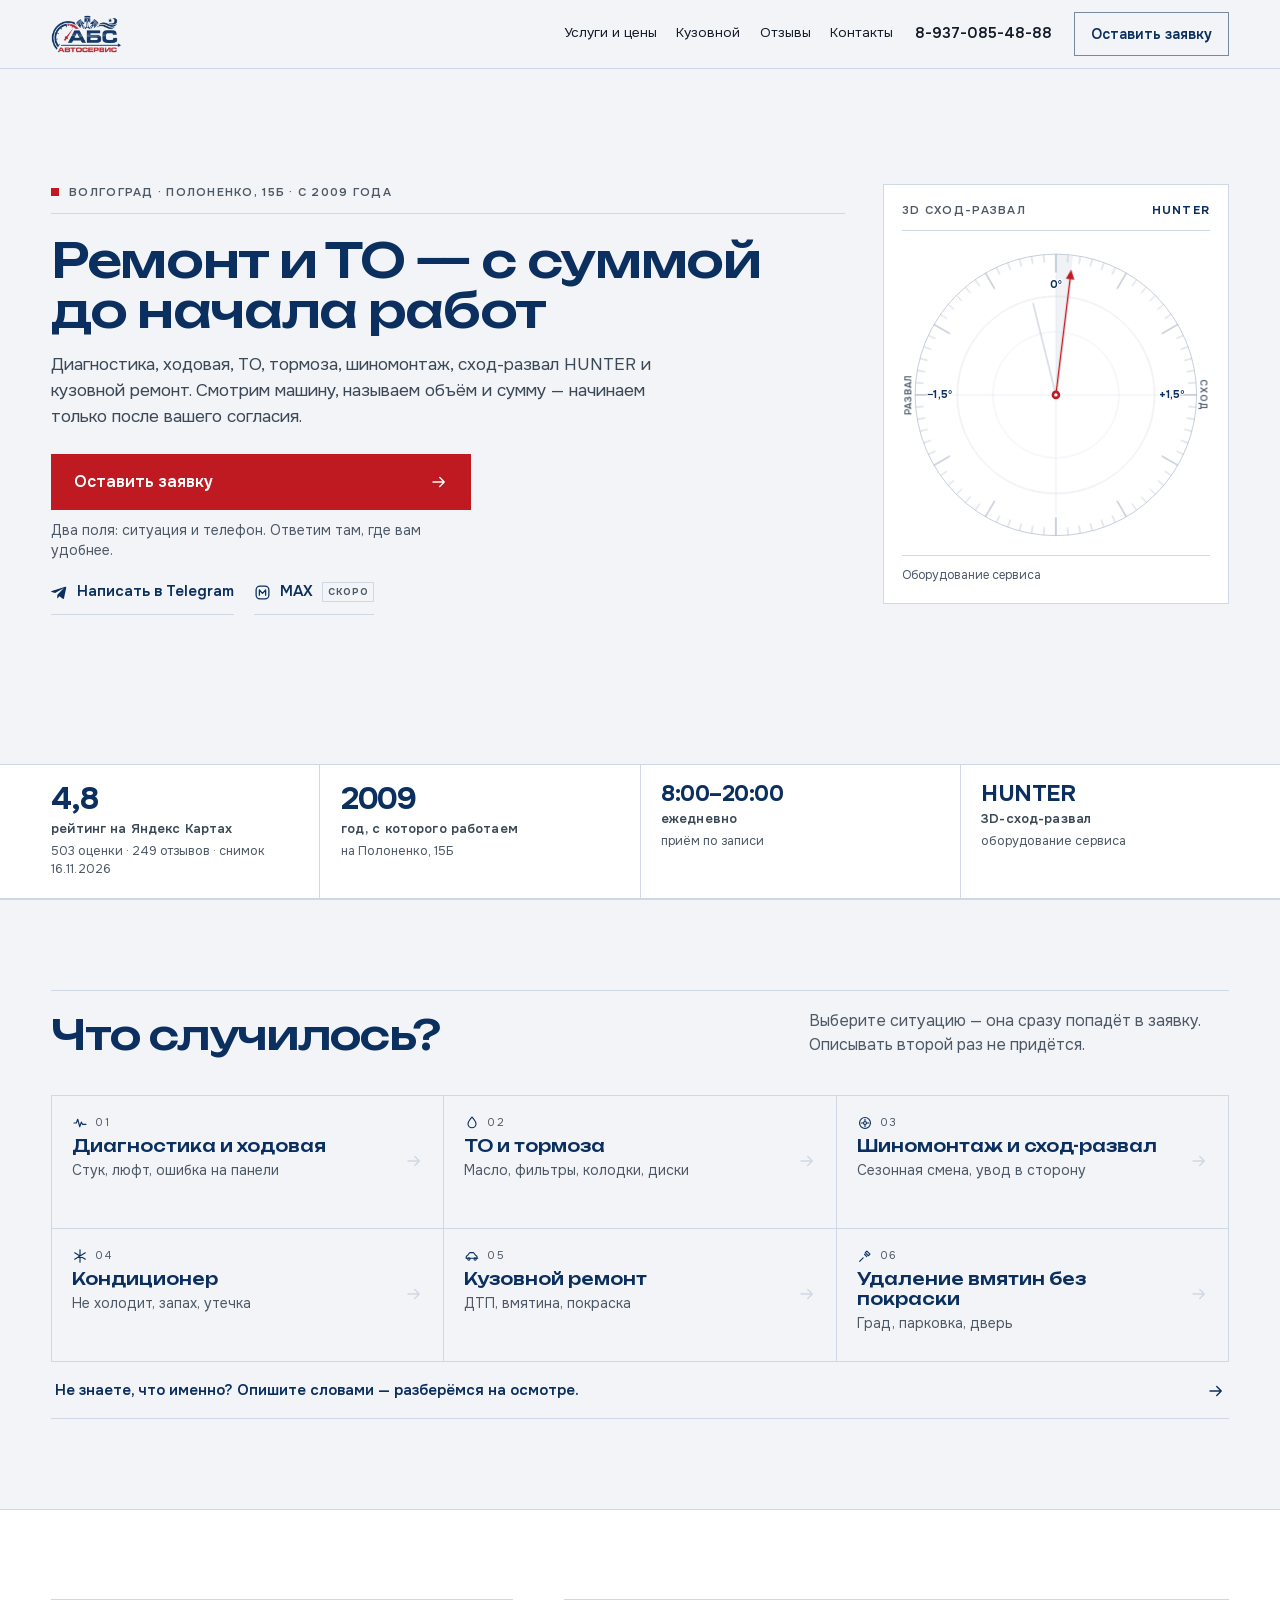
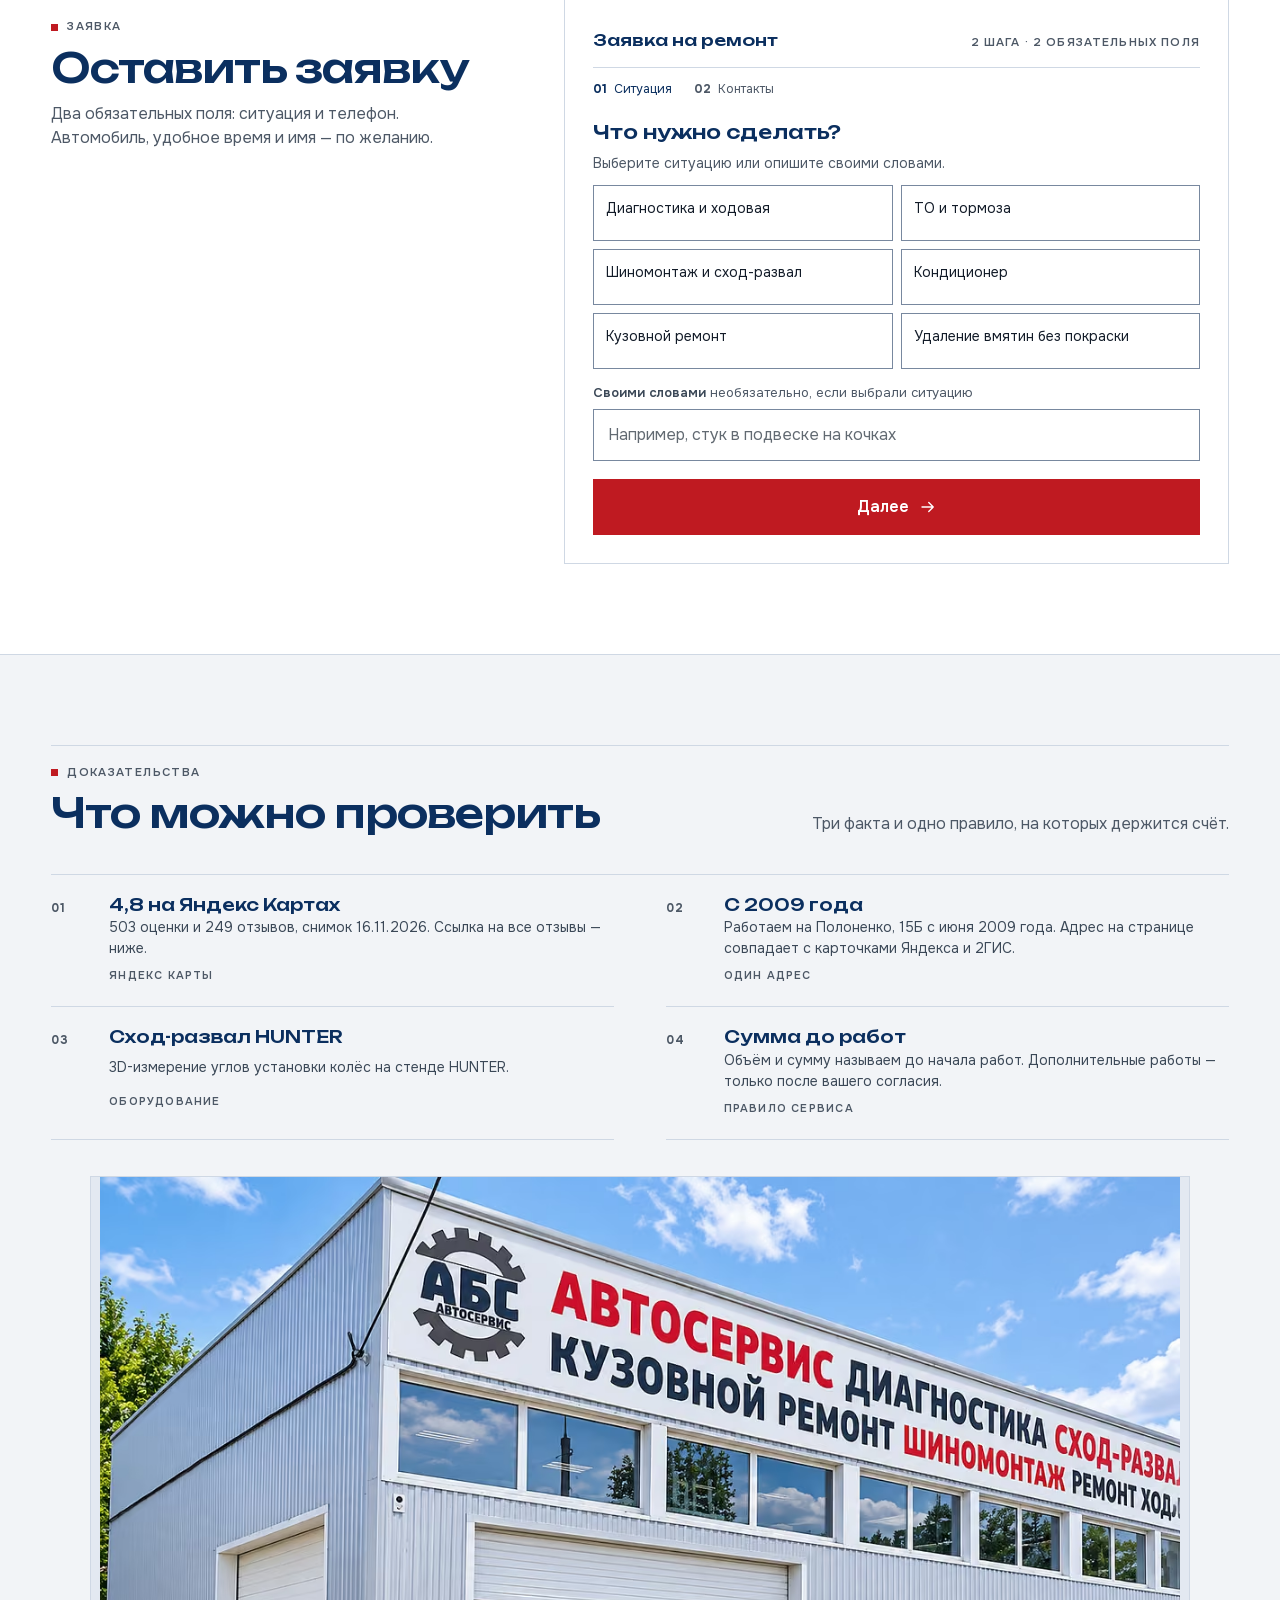
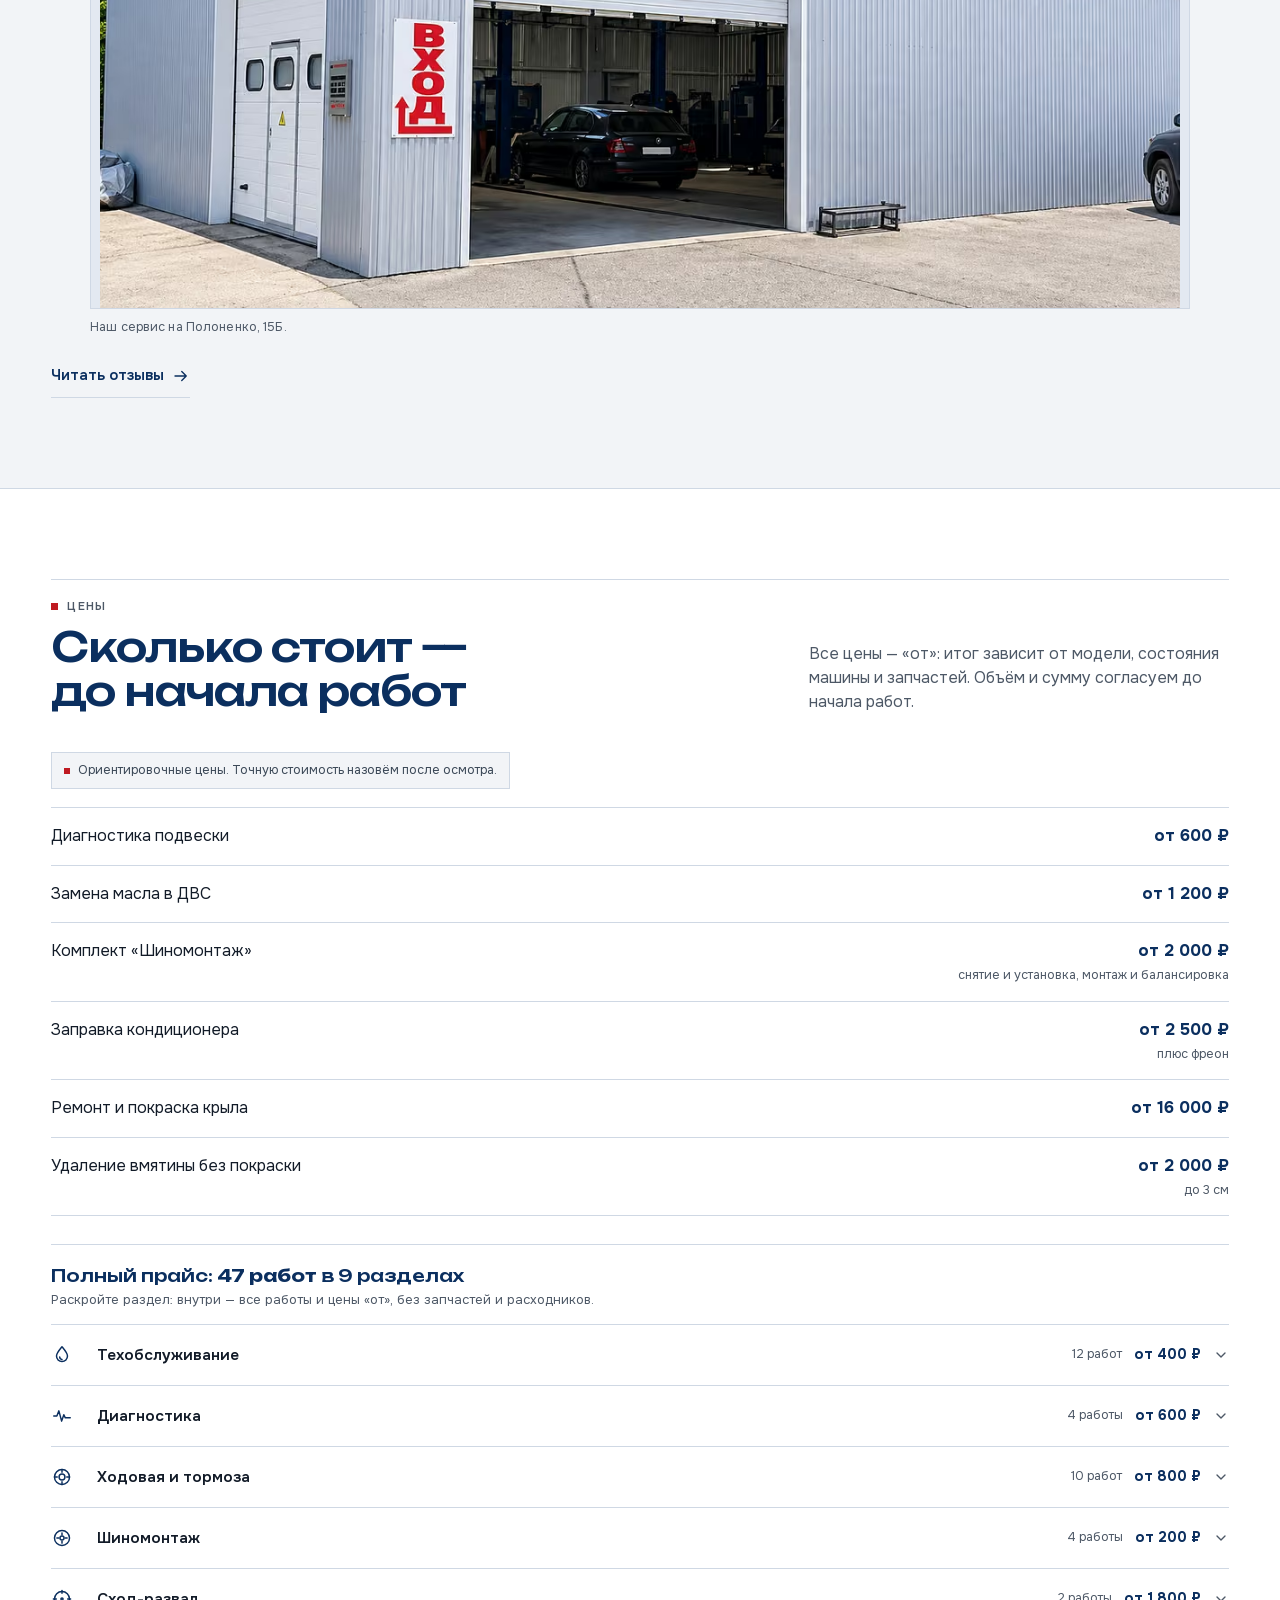
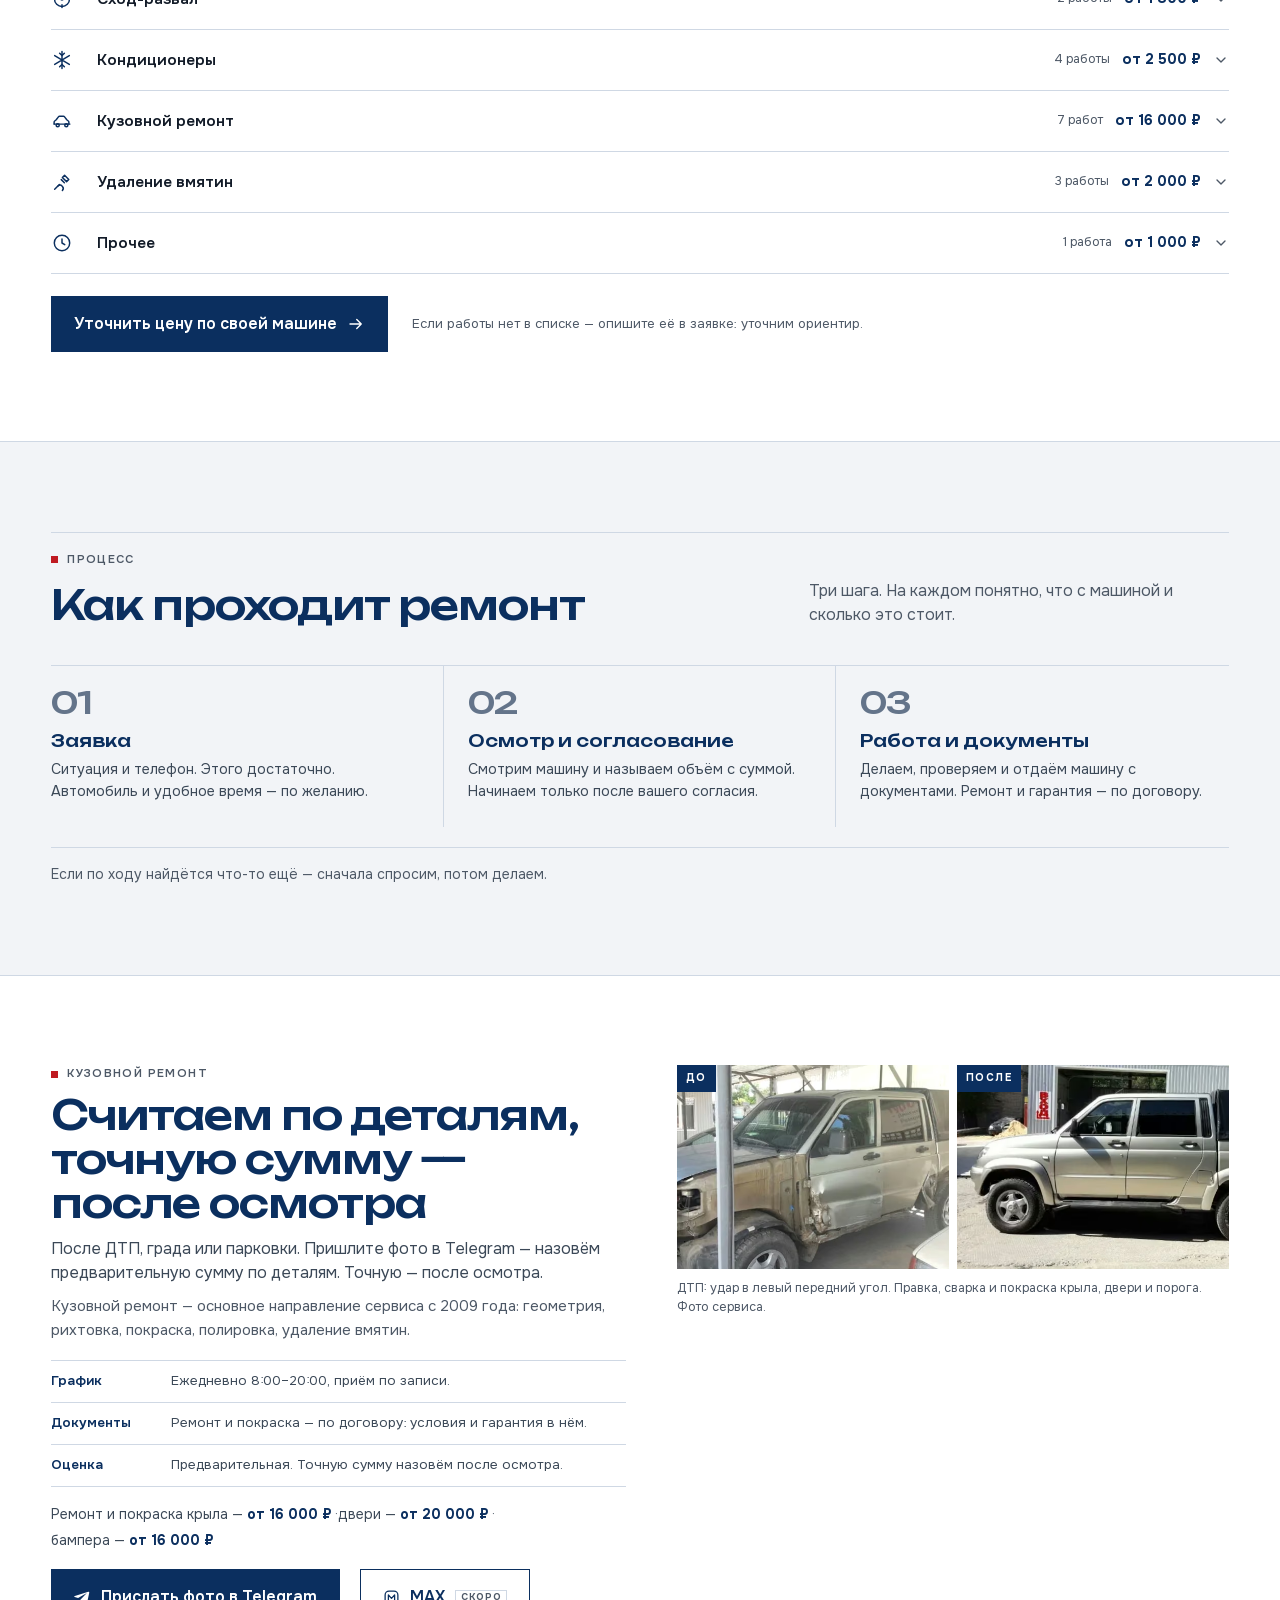
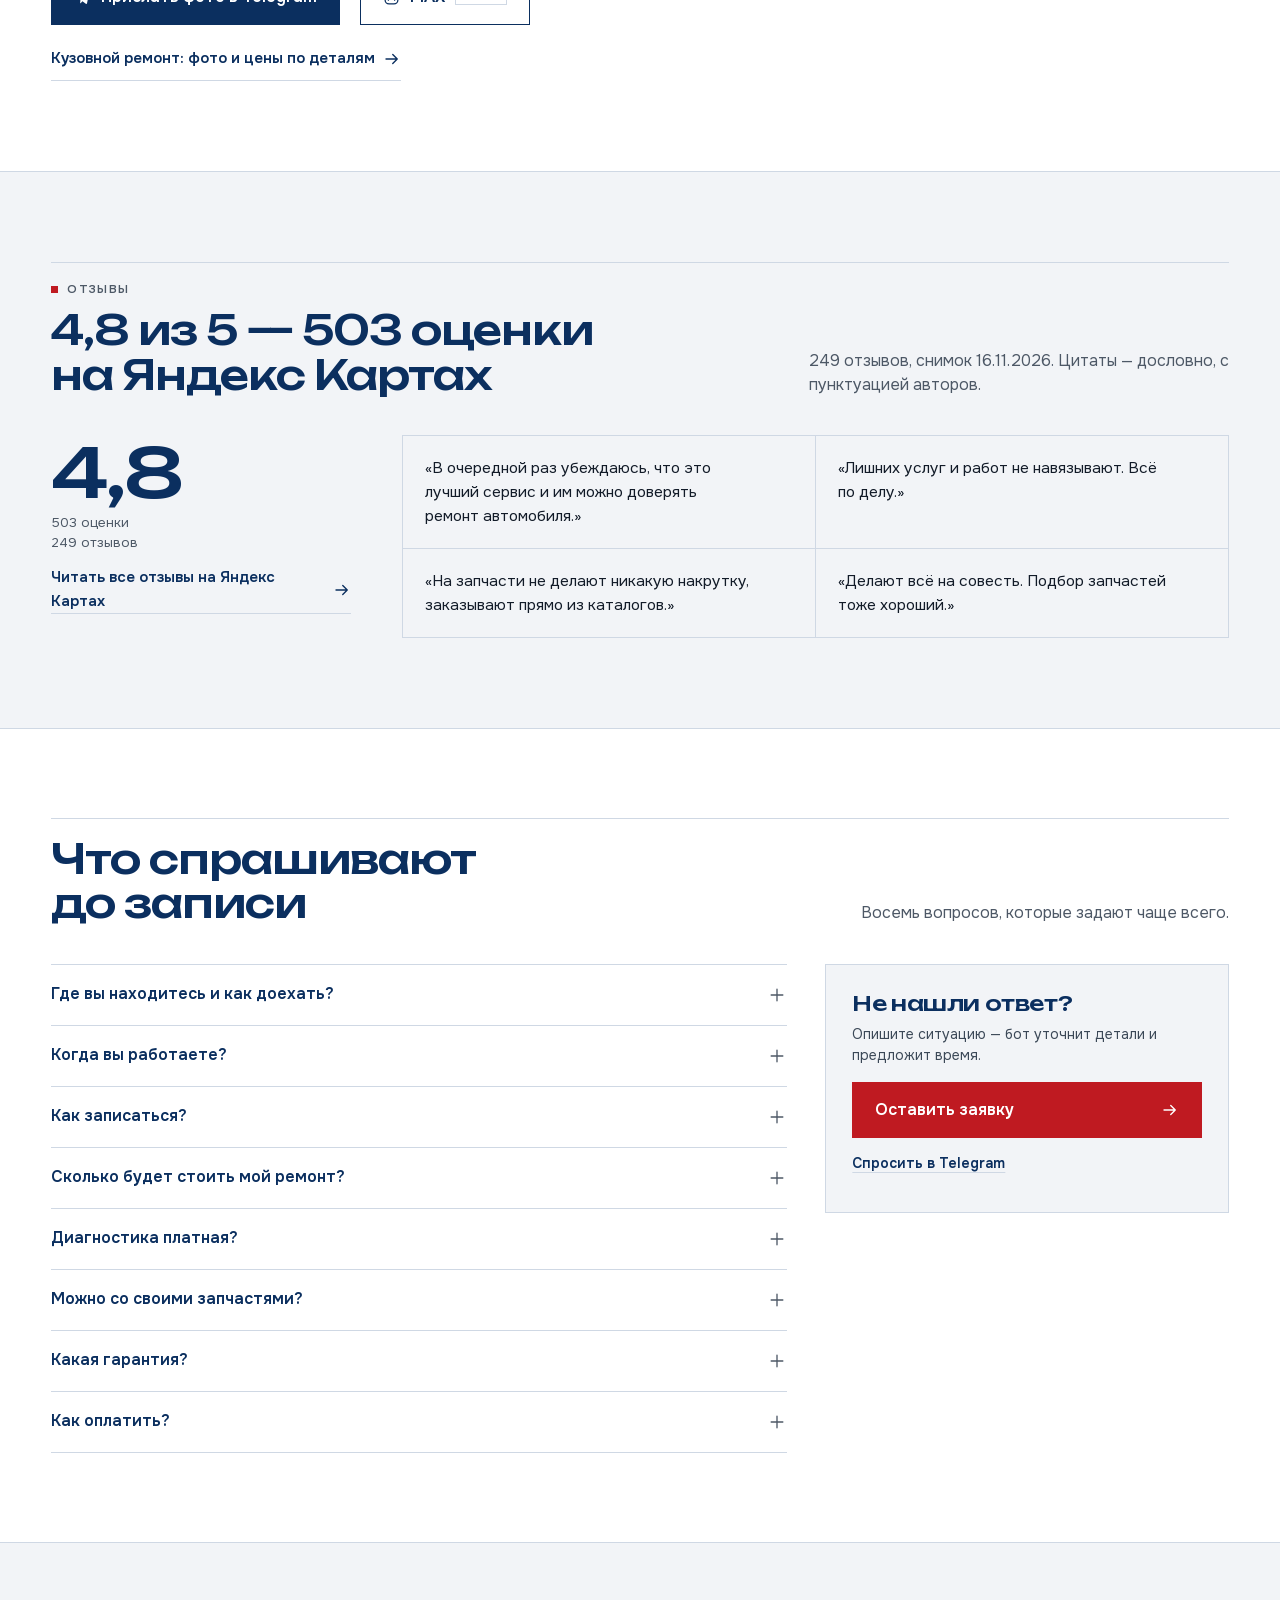
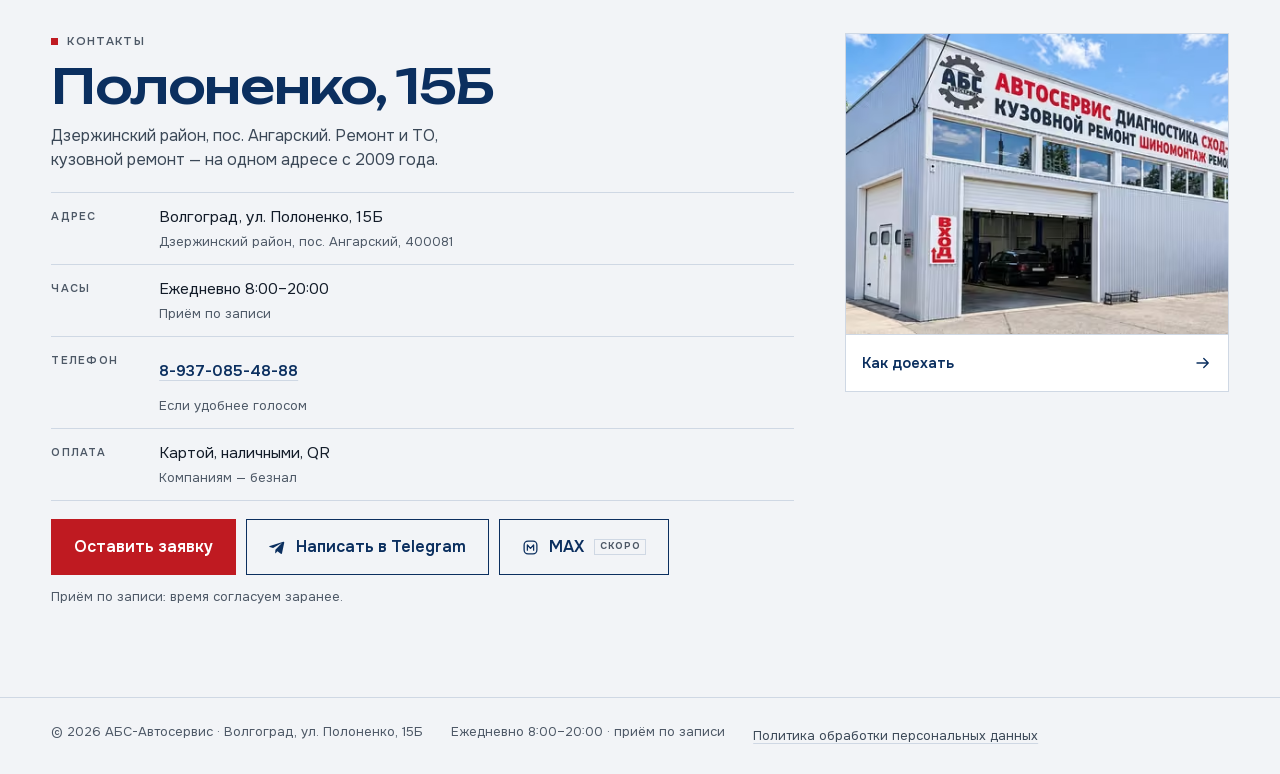
==== commit 39b70091: "АБС v9.1: починен первый экран и усилен гейт - hero: возвращён закрывающий </div> у .hero__copy — из" ====
--- a/index.html
+++ b/index.html
@@ -54,6 +54,7 @@
             <a class="hero__tg" href="https://t.me/abs_auto34_bot?start=src_site_hero" data-tg="hero" target="_blank" rel="noopener"><svg class="i" viewBox="0 0 24 24" width="17" height="17" fill="currentColor" aria-hidden="true"><path d="M9.04 15.31 8.7 20.1c.48 0 .7-.2.95-.45l2.28-2.2 4.73 3.47c.87.48 1.49.23 1.72-.8l3.12-14.66c.29-1.29-.47-1.8-1.32-1.48L1.2 9.83c-1.27.5-1.26 1.2-.23 1.52l4.8 1.5L16.9 6.2c.52-.34 1-.16.6.18z"/></svg><span>Написать в Telegram</span></a>
             <button class="msg-max" type="button" data-max-stub aria-label="MAX ещё не подключён: выбор ответа в MAX — в заявке"><svg class="i" viewBox="0 0 24 24" width="17" height="17" fill="none" stroke="currentColor" stroke-width="1.8" stroke-linecap="round" stroke-linejoin="round" aria-hidden="true"><rect x="3" y="3" width="18" height="18" rx="5.5"/><path d="M7.6 15.8V8.4l4.4 4.8 4.4-4.8v7.4"/></svg><span>MAX</span><span class="soon">скоро</span></button>
           </div>
+        </div>
       </div>
 
       <aside class="sheet reveal" style="--i:1" aria-label="Стенд 3D сход-развала">
